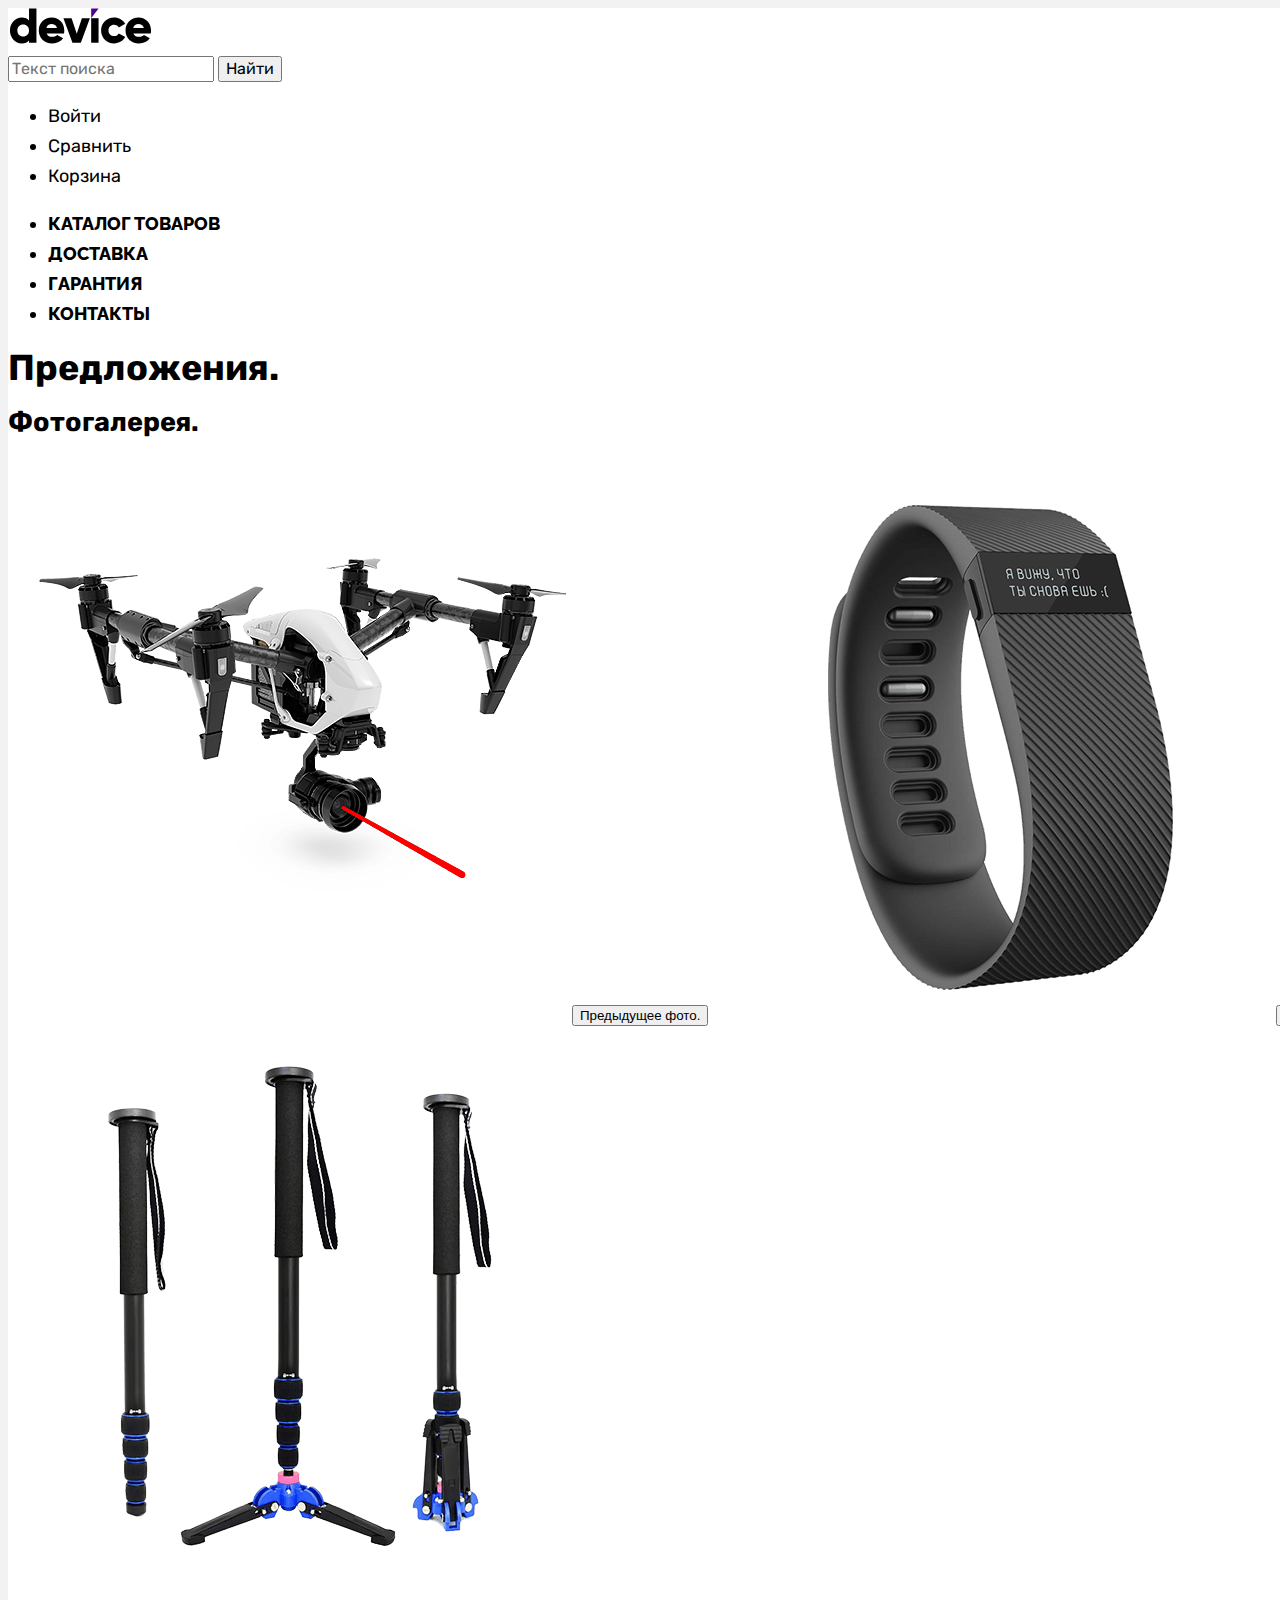
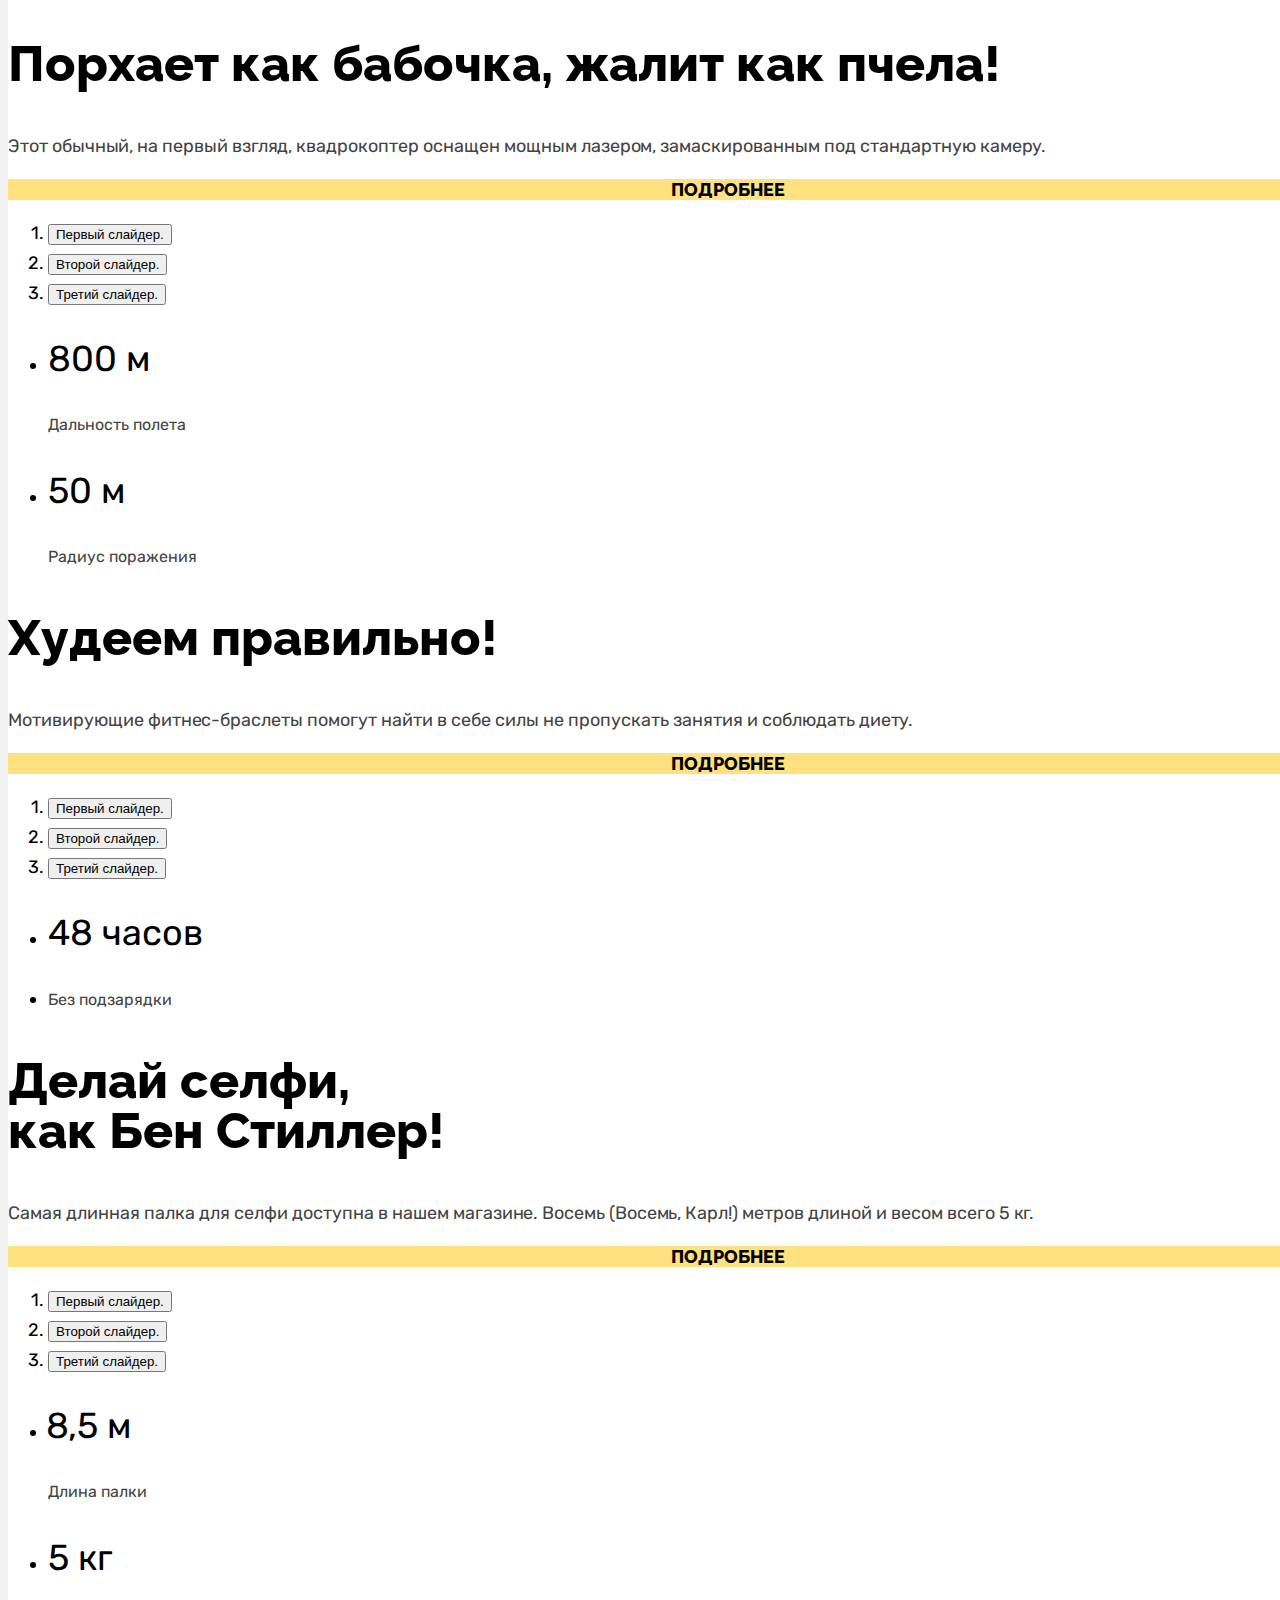
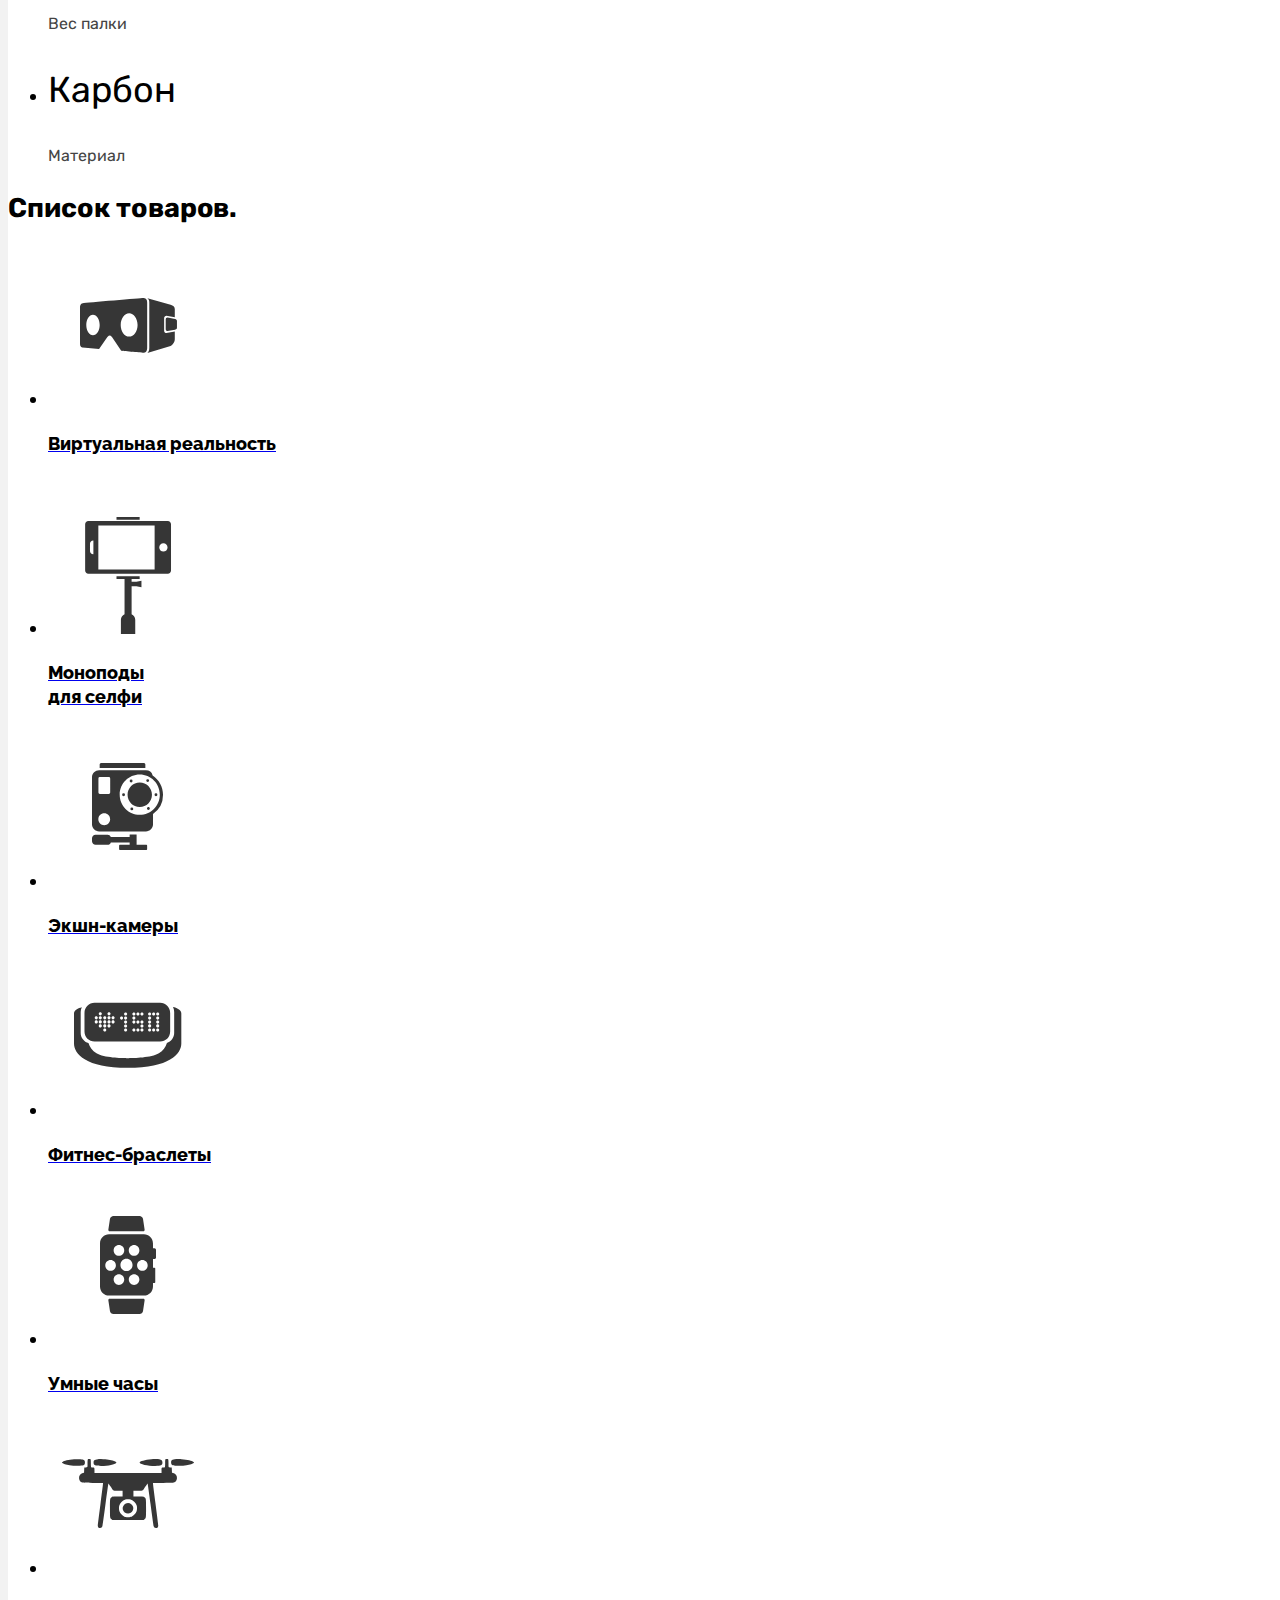
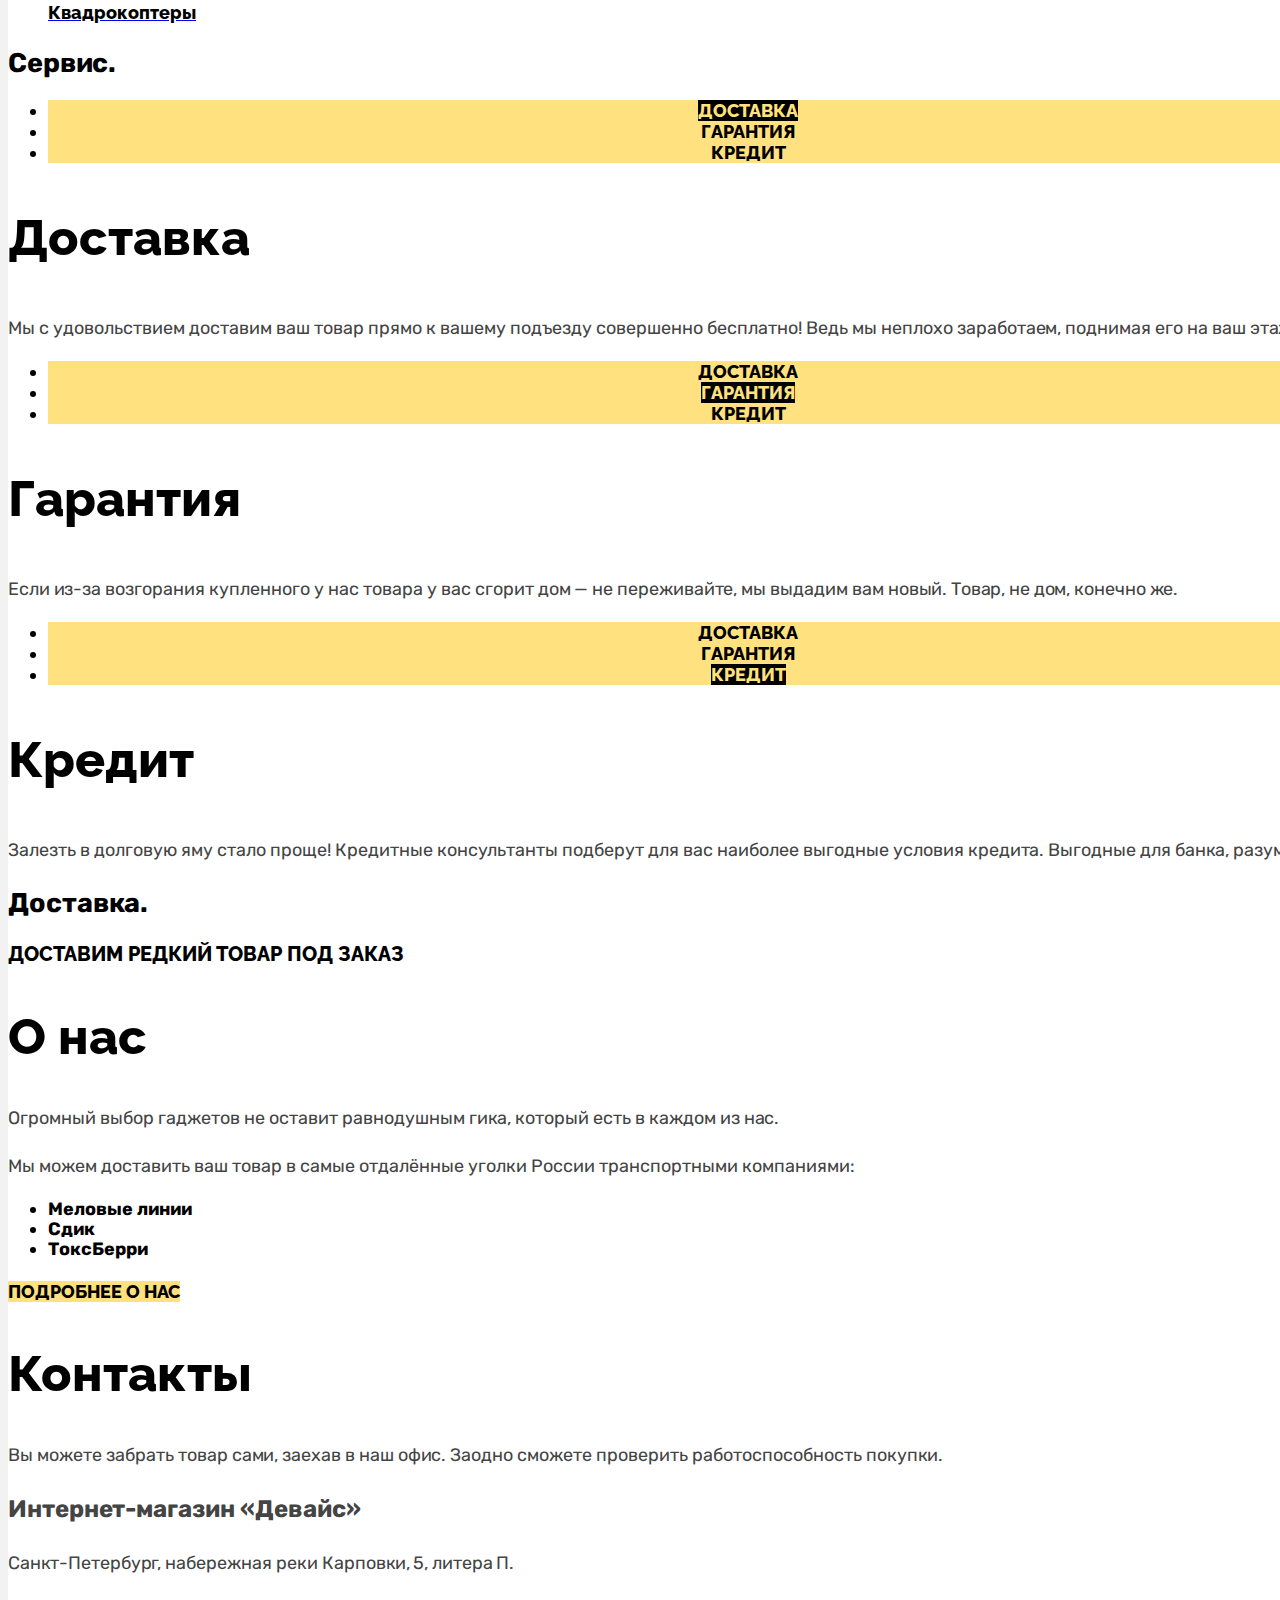
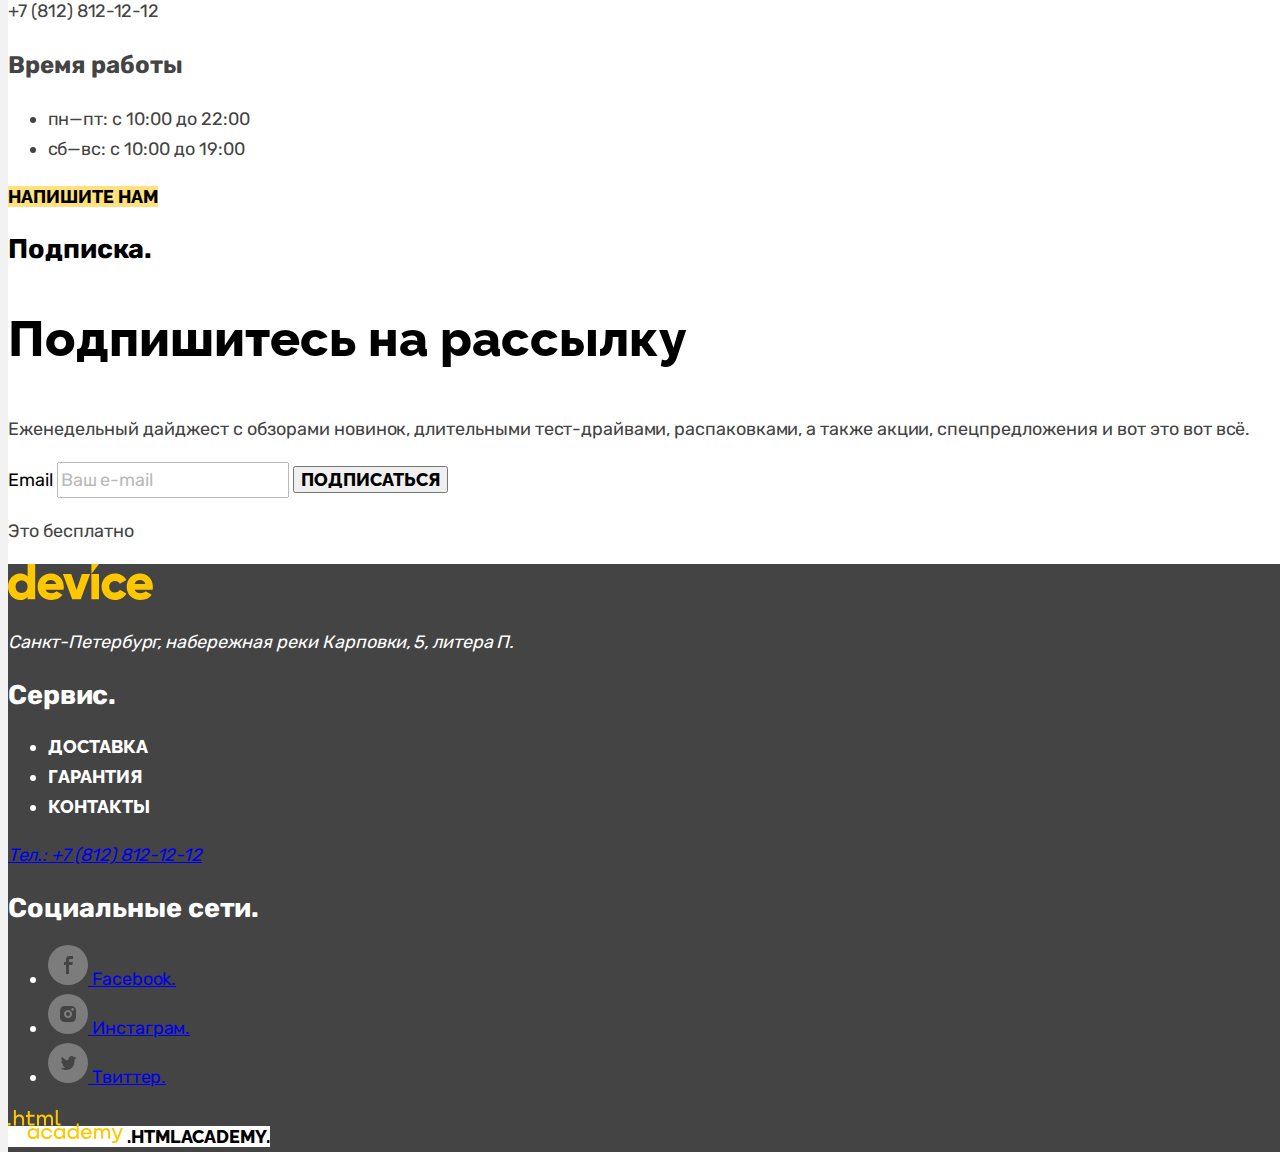
==== index.html @ b41c39e8 "Update index.html" ====
<!DOCTYPE html>
<html lang="ru">
  <head>
    <meta charset="utf-8">
    <title>Главная страница</title>
    <link rel="icon" type="image/png" sizes="32x32" href="./images/favicon.png">
    <link rel="stylesheet" href="./styles/styles.css">    
  </head>
  <body>
    <div class="container">
      <header class="main-header">
        <nav class="navigation">
          <a class="main-logo" href="#">
            <img class="main-logo" src="./images/logo.svg" width="145" height="36" alt="Логотип Device.">
          </a>
          <div class="navigation-first">
          <form class="search-form" action="https://echo.htmlacademy.ru/" method="post">
            <input class="search-field" type="search" placeholder="Текст поиска">
            <button class="button-search" type="submit">Найти</button>
          </form>
          <ul class="navigation-list reset-list">
            <li class="navigation-item">
              <a class="navigation-link" href="#">Войти</a>
            </li>  
            <li class="navigation-item">
              <a class="navigation-link" href="#">Сравнить</a>
            </li>
            <li class="navigation-item">
              <a class="navigation-link" href="#">Корзина</a>
            </li>
          </ul>
          </div>
          <div class="navigation-second">
          <ul class="information-list reset-list">
            <li class="information-item">
              <a class="information-link" href="catalog.html">Каталог товаров</a>
            </li>
            <li class="information-item">
              <a class="information-link" href="#">Доставка</a>
            </li>
            <li class="information-item">
              <a class="information-link" href="#">Гарантия</a>
            </li>
            <li class="information-item">
              <a class="information-link" href="#">Контакты</a>
            </li>
          </ul>
          </div>
        </nav>
      </header>
      <main class="main-index"> 
        <h1 class="visually-hidden">Предложения.</h1>
        <div class="gallery-column">
        <section class="gallery">
          <h2 class="visually-hidden">Фотогалерея.</h2>
          <img class="slider-image" src="./images/catalog/quadrocopter.png" width="560" height="560" alt="Фотография квадрокоптер.">
          <button class="slider-button slider-prev" type="button">
            <span class="visually-hidden">Предыдущее фото.</span>
          </button>
          <img class="slider-image" src="./images/catalog/fitness-bracelet.png" width="560" height="560" alt="Фотография фитнес-браслеты.">
          <button class="slider-button slider-next" type="button">
            <span class="visually-hidden">Следующее фото.</span>
          </button>
          <img class="slider-image" src="./images/catalog/selfie-stick.png" width="560" height="560" alt="Фотография палка для селфи.">
        </section>
        <section class="description-item">
          <h2 class="description-promo">Порхает как бабочка, жалит как пчела!</h2>
          <p class="description-property">Этот обычный, на первый взгляд, квадрокоптер оснащен мощным лазером, замаскированным под стандартную камеру.</p>
          <div class="property-wrapper">
          <h3 class="property-more">Подробнее</h3>
          <ol class="pagination-for-property reset-list">
            <li class="property-pagination-item">
              <button class="property-pagination-button property-pagination-button-current" type="button">
                <span class="visually-hidden current-first">Первый слайдер.</span>
              </button>
            </li>
            <li class="property-pagination-item">
              <button class="property-pagination-button" type="button">
                <span class="visually-hidden">Второй слайдер.</span>
              </button>
            </li>
            <li class="property-pagination-item">
              <button class="property-pagination-button" type="button">
                <span class="visually-hidden">Третий слайдер.</span>
              </button>
            </li>
          </ol>
          </div>
          <ul class="property-current reset-list">
            <li class="property-current-item">
              <p class="meaning">800 м</p>
              <p class="detail">Дальность полета</p>
            </li>
            <li class="property-current-item">
              <p class="meaning">50 м</p>
              <p class="detail">Радиус поражения</p>
            </li>
          </ul>
          <h2 class="description-promo">Худеем правильно!</h2>
          <p class="description-property">Мотивирующие фитнес-браслеты помогут найти в себе силы не пропускать занятия и соблюдать диету.</p>
          <div class="property-wrapper">
          <h3 class="property-more">Подробнее</h3>
          <ol class="pagination-for-property reset-list">
            <li class="property-pagination-item">
              <button class="property-pagination-button property-pagination-button-current" type="button">
                <span class="visually-hidden current-first">Первый слайдер.</span>
              </button>
            </li>
            <li class="property-pagination-item">
              <button class="property-pagination-button" type="button">
                <span class="visually-hidden current-second">Второй слайдер.</span>
              </button>
            </li>
            <li class="property-pagination-item">
              <button class="property-pagination-button" type="button">
                <span class="visually-hidden">Третий слайдер.</span>
              </button>
            </li>
          </ol>
          </div>
          <ul class="property reset-list">
            <li class="property-item">
              <p class="meaning">48 часов</p>
            </li>
            <li class="property-item">
              <p class="detail">Без подзарядки</p>
            </li>
          </ul>
          <h2 class="description-promo">Делай селфи,<br> как Бен Стиллер!</h2>
          <p class="description-property">Самая длинная палка для селфи доступна в нашем магазине. Восемь (Восемь, Карл!) метров длиной и весом всего 5 кг.</p>
          <div class="property-wrapper">
          <h3 class="property-more">Подробнее</h3>
          <ol class="pagination-for-property reset-list">
            <li class="property-pagination-item">
              <button class="property-pagination-button property-pagination-button-current" type="button">
                <span class="visually-hidden">Первый слайдер.</span>
              </button>
            </li>
            <li class="property-pagination-item">
              <button class="property-pagination-button" type="button">
                <span class="visually-hidden">Второй слайдер.</span>
              </button>
            </li>
            <li class="property-pagination-item">
              <button class="property-pagination-button" type="button">
                <span class="visually-hidden current-threed">Третий слайдер.</span>
              </button>
            </li>
          </ol>
          </div>
          <ul class="property-last reset-list">
            <li class="property-last-item">
              <p class="meaning">8,5 м</p>
              <p class="detail">Длина палки</p>
            </li>
            <li class="property-last-item">
              <p class="meaning">5 кг</p>
              <p class="detail">Вес палки</p>
            </li>
            <li class="property-last-item">
              <p class="meaning">Карбон</p>
              <p class="detail">Материал</p>
            </li>
          </ul>
        </section>
        </div>
        <section class="goods">
          <h2 class="visually-hidden">Список товаров.</h2>
          <ul class="goods-list reset-list">
            <li class="goods-item">
              <a class="goods-link" href="#">
                <svg class="goods-images" width="160" height="160" viewBox="0 0 160 160" fill="none" xmlns="http://www.w3.org/2000/svg">
                  <path d="M116.131 85.639V73.003c0-1.309 1.045-2.37 2.335-2.37l8.326 1.581V64.02c0-2.355-1.708-3.431-4.202-4.265l-23.187-6.58c1.616 1.391 1.889 2.04 1.889 4.396v45.209c0 2.356-.45 4.066-1.967 5.21l23.265-7.065c2.401-.833 4.202-4.216 4.202-6.572V86.44l-8.326 1.567c-1.29.002-2.335-1.06-2.335-2.368Z" fill="#363636"/>
                  <path d="m127.129 73.979-7.598-1.444c-1.008 0-1.824.829-1.824 1.851v9.868c0 1.023.816 1.852 1.824 1.852l7.598-1.431c1.154-.419 1.824-.829 1.824-1.852V75.83c0-1.022-.766-1.507-1.824-1.851ZM99.17 57.483c0-5.08-4.232-4.459-4.232-4.459s-57.106 4.714-60.1 5.121c-2.994.407-2.837 4.387-2.837 4.387v36.28c0 3.743 2.598 3.753 2.598 3.753l16.477 1.403L59.212 92.3s1.11-1.828 2.505-1.828c1.397 0 2.432 1.861 2.432 1.861l9.061 13.521s18.895 1.909 22.521 1.909c3.626-.001 3.44-5.024 3.44-5.024V57.483ZM44.982 90.192c-3.698 0-6.696-4.601-6.696-10.275s2.998-10.275 6.696-10.275c3.698 0 6.696 4.601 6.696 10.275s-2.998 10.275-6.696 10.275Zm36.158 1.426c-4.662 0-8.44-5.239-8.44-11.701 0-6.463 3.78-11.702 8.44-11.702 4.662 0 8.442 5.239 8.442 11.702 0 6.462-3.78 11.701-8.442 11.701Z" fill="#363636"/>
                </svg>
                <p class="goods-description">Виртуальная реальность</p>
              </a>
            </li>
            <li class="goods-item">
              <a class="goods-link" href="#">
                <svg class="goods-images" width="160" height="160" viewBox="0 0 160 160" fill="none" xmlns="http://www.w3.org/2000/svg">
                  <path d="M119.821 47.011H40.33C38.569 47.011 37.142 48.438 37.142 50.199V96.612C37.142 98.375 38.569 99.801 40.33 99.801H119.822C121.584 99.801 123.011 98.374 123.011 96.612V50.199C123.011 48.438 121.583 47.011 119.821 47.011ZM45.392 80.236H45.166C43.404 80.236 41.977 78.807 41.977 77.047V69.764C41.977 68.003 43.404 66.576 45.166 66.576H45.392V80.236ZM106.623 95.408H50.341V51.402H106.623V95.408ZM115.4 77.552C113.111 77.552 111.254 75.697 111.254 73.405C111.254 71.113 113.11 69.258 115.4 69.258C117.691 69.258 119.548 71.113 119.548 73.405C119.548 75.697 117.691 77.552 115.4 77.552Z" fill="#363636"/>
                  <path d="M91.654 43H68.497V45.758H91.654V43Z" fill="#363636"/>
                  <path d="M83.608 107.861V104.888H91.654V102.13H68.498V104.888H76.543V140.134C74.404 141.072 72.908 143.206 72.908 145.693V160H87.243V145.693C87.243 143.207 85.748 141.072 83.607 140.136V112.146H88.403L93.454 113.359V106.648L88.403 107.861H83.608Z" fill="#363636"/>
                </svg>
                <p class="goods-description">Моноподы<br> для селфи</p>
              </a>
            </li>
            <li class="goods-item">
              <a class="goods-link" href="#">
                <svg class="goods-images" width="160" height="160" viewBox="0 0 160 160" fill="none" xmlns="http://www.w3.org/2000/svg">
                  <path d="M97.349 37.49c0-.736-.578-1.49-1.311-1.49H53.053c-.733 0-1.381.754-1.381 1.49v3.522h45.676l.001-3.522ZM98.202 117.809h-9.597v-10.383h-6.958v2.507H62.774c-.537-1.254-1.757-2.148-3.181-2.148H47.559c-1.917-.001-3.559 1.602-3.559 3.526v3.018c0 1.924 1.642 3.48 3.559 3.48h12.035c1.511 0 2.792-.896 3.269-2.326h18.785v2.326H72.13c-.533 0-1.01.437-1.01.972v3.172c0 .535.478 1.048 1.01 1.048h26.072c.533 0 .93-.513.93-1.048v-3.173c0-.535-.397-.971-.93-.971ZM104.666 48.39a7.037 7.037 0 0 0-6.771-5.05H51.148C47.25 43.34 44 46.449 44 50.361v46.9c0 3.912 3.25 7.121 7.148 7.121h46.747c3.898 0 7.126-3.209 7.126-7.121V86.915a23.228 23.228 0 0 0 10.001-19.164c-.001-8.079-4.132-15.181-10.356-19.361ZM56.238 98.151c-3.259 0-5.901-2.65-5.901-5.921 0-3.27 2.642-5.922 5.901-5.922s5.902 2.652 5.902 5.922c0 3.271-2.643 5.921-5.902 5.921Zm5.961-32.605a1.42 1.42 0 0 1-1.418 1.422h-8.94a1.42 1.42 0 0 1-1.418-1.422v-14.16a1.42 1.42 0 0 1 1.418-1.423h8.939a1.42 1.42 0 0 1 1.418 1.423l.001 14.16Zm29.563 22.312c-11.076 0-20.057-9.01-20.057-20.123 0-11.113 8.98-20.124 20.057-20.124 11.077 0 20.058 9.01 20.058 20.124 0 11.114-8.981 20.123-20.058 20.123Z" fill="#363636"/>
                  <path d="M91.762 79.964c6.731 0 12.188-5.475 12.188-12.229s-5.457-12.229-12.188-12.229c-6.731 0-12.188 5.475-12.188 12.229s5.457 12.229 12.188 12.229ZM75.562 69.171a1.435 1.435 0 1 0 0-2.87 1.435 1.435 0 0 0 0 2.87ZM107.963 69.171a1.435 1.435 0 1 0 0-2.87 1.435 1.435 0 0 0 0 2.87ZM83.109 55.429a1.435 1.435 0 1 0 0-2.87 1.435 1.435 0 0 0 0 2.87ZM100.415 82.912c.79 0 1.43-.643 1.43-1.436 0-.793-.64-1.436-1.43-1.436-.79 0-1.43.643-1.43 1.436 0 .793.64 1.436 1.43 1.436ZM99.697 55a1.435 1.435 0 1 0 0-2.87 1.435 1.435 0 0 0 0 2.87ZM83.828 83.341a1.435 1.435 0 1 0 0-2.87 1.435 1.435 0 0 0 0 2.87Z" fill="#363636"/>
                </svg>
                <p class="goods-description">Экшн-камеры</p>
              </a>
            </li>
            <li class="goods-item">
              <a class="goods-link" href="#">
                <svg class="goods-images" width="160" height="160" viewBox="0 0 160 160" fill="none" xmlns="http://www.w3.org/2000/svg">
                  <path d="M124.967 51.0741c.752 1.441 1.209 3.08 1.209 4.818v21.102c0 4.616-3.092 8.527-7.246 9.9-1.325 3.987-3.778 7.854-8.051 10.432-8.676 5.2309-31.124 4.8369-31.198 4.8369-.078 0-22.513.395-31.189-4.8369-4.216-2.545-6.708-6.347-8.042-10.279-4.418-1.209-7.756-5.251-7.756-10.053v-21.101c0-1.688.427-3.282 1.139-4.693-3.663.909-7.833 2.718-7.833 6.234v29.983c0 10.251 11.839 24.4329 53.657 24.4329 41.82 0 53.657-14.1819 53.657-24.4329v-29.983c-.001-3.684-4.576-5.494-8.347-6.36Z" fill="#363636"/>
                  <path d="M46.561 85.4591h65.523c5.564 0 10.074-4.513 10.074-10.077v-18.447c0-5.563-4.51-10.075-10.074-10.075H46.561c-5.564 0-10.075 4.511-10.075 10.075v18.447c0 5.564 4.511 10.077 10.075 10.077Zm63.134-28.991c.867 0 1.569.703 1.569 1.57 0 .866-.702 1.569-1.569 1.569s-1.568-.703-1.568-1.569c0-.868.701-1.57 1.568-1.57Zm0 4.039c.867 0 1.569.703 1.569 1.568 0 .867-.702 1.569-1.569 1.569s-1.568-.702-1.568-1.569c0-.865.701-1.568 1.568-1.568Zm0 4.039c.867 0 1.569.702 1.569 1.569 0 .866-.702 1.569-1.569 1.569s-1.568-.703-1.568-1.569c0-.867.701-1.569 1.568-1.569Zm0 3.827c.867 0 1.569.704 1.569 1.569 0 .867-.702 1.568-1.569 1.568s-1.568-.701-1.568-1.568c0-.866.701-1.569 1.568-1.569Zm0 4.039c.867 0 1.569.702 1.569 1.569 0 .865-.702 1.568-1.569 1.568s-1.568-.704-1.568-1.568c0-.867.701-1.569 1.568-1.569Zm-4.039-15.944c.867 0 1.568.703 1.568 1.57 0 .866-.701 1.569-1.568 1.569-.865 0-1.568-.703-1.568-1.569 0-.868.703-1.57 1.568-1.57Zm0 15.944c.867 0 1.568.702 1.568 1.569 0 .865-.701 1.568-1.568 1.568-.865 0-1.568-.704-1.568-1.568 0-.867.703-1.569 1.568-1.569Zm-4.037-15.944c.865 0 1.568.703 1.568 1.57 0 .866-.703 1.569-1.568 1.569-.867 0-1.569-.703-1.569-1.569 0-.868.702-1.57 1.569-1.57Zm0 4.039c.865 0 1.568.703 1.568 1.568 0 .867-.703 1.569-1.568 1.569-.867 0-1.569-.702-1.569-1.569 0-.865.702-1.568 1.569-1.568Zm0 4.039c.865 0 1.568.702 1.568 1.569 0 .866-.703 1.569-1.568 1.569-.867 0-1.569-.703-1.569-1.569 0-.867.702-1.569 1.569-1.569Zm0 3.827c.865 0 1.568.704 1.568 1.569 0 .867-.703 1.568-1.568 1.568-.867 0-1.569-.701-1.569-1.568 0-.866.702-1.569 1.569-1.569Zm0 4.039c.865 0 1.568.702 1.568 1.569 0 .865-.703 1.568-1.568 1.568-.867 0-1.569-.704-1.569-1.568 0-.867.702-1.569 1.569-1.569Zm-7.654-15.944c.867 0 1.568.703 1.568 1.57 0 .866-.701 1.569-1.568 1.569-.867 0-1.568-.703-1.568-1.569-.001-.868.703-1.57 1.568-1.57Zm0 8.078c.867 0 1.568.702 1.568 1.569 0 .866-.701 1.569-1.568 1.569-.867 0-1.568-.703-1.568-1.569-.001-.867.703-1.569 1.568-1.569Zm0 3.881c.867 0 1.568.701 1.568 1.568 0 .865-.701 1.569-1.568 1.569-.867 0-1.568-.704-1.568-1.569-.001-.867.703-1.568 1.568-1.568Zm0 3.985c.867 0 1.568.702 1.568 1.569 0 .865-.701 1.568-1.568 1.568-.867 0-1.568-.704-1.568-1.568-.001-.867.703-1.569 1.568-1.569Zm-4.039-15.944c.867 0 1.57.703 1.57 1.57 0 .866-.703 1.569-1.57 1.569-.865 0-1.569-.703-1.569-1.569-.001-.868.704-1.57 1.569-1.57Zm0 8.078c.867 0 1.57.702 1.57 1.569 0 .866-.703 1.569-1.57 1.569-.865 0-1.569-.703-1.569-1.569-.001-.867.704-1.569 1.569-1.569Zm0 7.866c.867 0 1.57.702 1.57 1.569 0 .865-.703 1.568-1.57 1.568-.865 0-1.569-.704-1.569-1.568-.001-.867.704-1.569 1.569-1.569Zm-4.038-15.944c.865 0 1.569.703 1.569 1.57 0 .866-.704 1.569-1.569 1.569-.867 0-1.568-.703-1.568-1.569-.001-.868.701-1.57 1.568-1.57Zm0 4.039c.865 0 1.569.703 1.569 1.568 0 .867-.704 1.569-1.569 1.569-.867 0-1.568-.702-1.568-1.569-.001-.865.701-1.568 1.568-1.568Zm0 4.039c.865 0 1.569.702 1.569 1.569 0 .866-.704 1.569-1.569 1.569-.867 0-1.568-.703-1.568-1.569-.001-.867.701-1.569 1.568-1.569Zm0 7.866c.865 0 1.569.702 1.569 1.569 0 .865-.704 1.568-1.569 1.568-.867 0-1.568-.704-1.568-1.568-.001-.867.701-1.569 1.568-1.569Zm-8.29-15.944c.867 0 1.569.703 1.569 1.57 0 .866-.702 1.569-1.569 1.569s-1.568-.703-1.568-1.569c-.001-.868.701-1.57 1.568-1.57Zm0 4.039c.867 0 1.569.703 1.569 1.568 0 .867-.702 1.569-1.569 1.569s-1.568-.702-1.568-1.569c-.001-.865.701-1.568 1.568-1.568Zm0 4.039c.867 0 1.569.702 1.569 1.569 0 .866-.702 1.569-1.569 1.569s-1.568-.703-1.568-1.569c-.001-.867.701-1.569 1.568-1.569Zm0 3.881c.867 0 1.569.701 1.569 1.568 0 .865-.702 1.569-1.569 1.569s-1.568-.704-1.568-1.569c-.001-.867.701-1.568 1.568-1.568Zm0 3.985c.867 0 1.569.702 1.569 1.569 0 .865-.702 1.568-1.569 1.568s-1.568-.704-1.568-1.568c-.001-.867.701-1.569 1.568-1.569Zm-4.039-11.905c.867 0 1.568.703 1.568 1.568 0 .867-.701 1.569-1.568 1.569-.867 0-1.569-.702-1.569-1.569 0-.865.701-1.568 1.569-1.568Zm-8.502-.212c.865 0 1.569.703 1.569 1.568 0 .867-.704 1.569-1.569 1.569-.867 0-1.571-.703-1.571-1.569 0-.865.703-1.568 1.571-1.568Zm0 4.038c.865 0 1.569.703 1.569 1.57 0 .866-.704 1.57-1.569 1.57-.867 0-1.571-.704-1.571-1.57 0-.867.703-1.57 1.571-1.57Zm-4.039-8.078c.865 0 1.568.703 1.568 1.57 0 .866-.704 1.568-1.568 1.568-.867 0-1.569-.703-1.569-1.568 0-.867.701-1.57 1.569-1.57Zm0 4.04c.865 0 1.568.703 1.568 1.568 0 .867-.704 1.569-1.568 1.569-.867 0-1.569-.703-1.569-1.569 0-.865.701-1.568 1.569-1.568Zm0 4.038c.865 0 1.568.703 1.568 1.57 0 .866-.704 1.57-1.568 1.57-.867 0-1.569-.704-1.569-1.57 0-.867.701-1.57 1.569-1.57Zm0 4.04c.865 0 1.568.704 1.568 1.569 0 .867-.704 1.568-1.568 1.568-.867 0-1.569-.701-1.569-1.568 0-.866.701-1.569 1.569-1.569Zm-4.254-8.078c.867 0 1.569.703 1.569 1.568 0 .867-.702 1.569-1.569 1.569s-1.568-.703-1.568-1.569c0-.865.701-1.568 1.568-1.568Zm0 4.038c.867 0 1.569.703 1.569 1.57 0 .866-.702 1.57-1.569 1.57s-1.568-.704-1.568-1.57c0-.867.701-1.57 1.568-1.57Zm0 4.04c.867 0 1.569.704 1.569 1.569 0 .867-.702 1.568-1.569 1.568s-1.568-.701-1.568-1.568c0-.866.701-1.569 1.568-1.569Zm0 4.039c.867 0 1.569.702 1.569 1.569 0 .865-.702 1.568-1.569 1.568s-1.568-.704-1.568-1.568c0-.867.701-1.569 1.568-1.569ZM52.3 56.2551c.867 0 1.571.703 1.571 1.57 0 .866-.704 1.568-1.571 1.568-.865 0-1.569-.703-1.569-1.568 0-.867.704-1.57 1.569-1.57Zm0 4.04c.867 0 1.571.703 1.571 1.568 0 .867-.704 1.569-1.571 1.569-.865 0-1.569-.703-1.569-1.569 0-.865.704-1.568 1.569-1.568Zm0 4.038c.867 0 1.571.703 1.571 1.57 0 .866-.704 1.57-1.571 1.57-.865 0-1.569-.704-1.569-1.57 0-.867.704-1.57 1.569-1.57Zm0 4.04c.867 0 1.571.704 1.571 1.569 0 .867-.704 1.568-1.571 1.568-.865 0-1.569-.701-1.569-1.568 0-.866.704-1.569 1.569-1.569Zm-4.037-8.078c.865 0 1.569.703 1.569 1.568 0 .867-.704 1.569-1.569 1.569-.867 0-1.569-.703-1.569-1.569 0-.865.702-1.568 1.569-1.568Zm0 4.038c.865 0 1.569.703 1.569 1.57 0 .866-.704 1.57-1.569 1.57-.867 0-1.569-.704-1.569-1.57 0-.867.702-1.57 1.569-1.57Z" fill="#363636"/>
                </svg>
                <p class="goods-description">Фитнес-браслеты</p>
              </a>
            </li>
            <li class="goods-item">
              <a class="goods-link" href="#">
                <svg class="goods-images" width="160" height="160" viewBox="0 0 160 160" fill="none" xmlns="http://www.w3.org/2000/svg">
                  <path d="M106.494 63.197h-1.515v-4.64c0-5.052-4.087-9.186-9.082-9.186H61.082C56.086 49.372 52 53.505 52 58.557v42.868c0 5.052 4.087 9.185 9.083 9.185h34.815c4.995 0 9.082-4.133 9.082-9.185V98.01h1.515a.764.764 0 0 0 .757-.764V83.467a.765.765 0 0 0-.757-.766h-1.515v-8.788h1.515c.832 0 1.514-.688 1.514-1.531v-7.654a1.529 1.529 0 0 0-1.515-1.531Zm-20.412-3.109c2.926 0 5.299 2.398 5.299 5.358 0 2.96-2.373 5.358-5.299 5.358s-5.298-2.398-5.298-5.358c0-2.96 2.372-5.358 5.298-5.358Zm-15.137 0c2.925 0 5.298 2.398 5.298 5.358 0 2.96-2.373 5.358-5.298 5.358-2.926 0-5.298-2.398-5.298-5.358 0-2.96 2.372-5.358 5.298-5.358ZM57.297 80.397c0-2.959 2.371-5.358 5.298-5.358 2.926 0 5.298 2.399 5.298 5.358 0 2.959-2.373 5.358-5.298 5.358-2.927.001-5.298-2.399-5.298-5.358Zm13.648 19.497c-2.926 0-5.298-2.398-5.298-5.358 0-2.96 2.372-5.358 5.298-5.358 2.925 0 5.298 2.398 5.298 5.358 0 2.96-2.373 5.358-5.298 5.358Zm1.49-19.903c0-3.382 2.711-6.124 6.055-6.124s6.055 2.742 6.055 6.124c0 3.382-2.711 6.124-6.055 6.124-3.344-.001-6.055-2.742-6.055-6.124Zm13.647 19.903c-2.926 0-5.298-2.398-5.298-5.358 0-2.96 2.372-5.358 5.298-5.358s5.299 2.398 5.299 5.358c0 2.96-2.373 5.358-5.299 5.358Zm8.302-14.138c-2.927 0-5.298-2.399-5.298-5.358 0-2.959 2.371-5.358 5.298-5.358 2.926 0 5.298 2.399 5.298 5.358 0 2.958-2.372 5.358-5.298 5.358ZM61.646 46.31h33.687c.843 0 1.432-.681 1.306-1.514l-1.616-10.768-.002-.002C94.771 32.362 93.189 31 91.506 31H65.474c-1.686 0-3.268 1.362-3.517 3.028l-1.615 10.767c-.125.833.461 1.515 1.304 1.515ZM95.333 113.671H61.646c-.843 0-1.429.683-1.304 1.516l1.615 10.767c.25 1.666 1.832 3.028 3.516 3.028h26.032c1.684 0 3.266-1.362 3.517-3.026v-.002l1.615-10.767c.128-.833-.461-1.516-1.304-1.516Z" fill="#363636"/>
                </svg>
                <p class="goods-description">Умные часы</p>
              </a>
            </li>
            <li class="goods-item">
              <a class="goods-link" href="#">
                <svg class="goods-images" width="160" height="160" viewBox="0 0 160 160" fill="none" xmlns="http://www.w3.org/2000/svg">
                  <path d="M26.052 45.258c-5.545.487-10.214 1.593-11.477 2.672-.722.617-.722.617-.232 1.157.644.72 3.713 1.644 7.247 2.236 3.998.668 12.51.693 13.724.051 1.212-.668 1.624-1.413 1.624-2.981 0-1.619-.62-2.416-2.218-2.853-1.446-.386-5.778-.54-8.668-.282ZM39.775 45.488c-.13.284-.259 2.108-.259 4.112 0 4.061.156 3.778-2.192 3.933l-1.03.077-.259 5.089-1.186.283c-2.58.668-4 2.595-3.792 5.294.128 1.927 1.031 3.341 2.579 4.087 1.109.513 1.47.538 11.246.538 5.545 0 10.137.079 10.188.18.051.13-1.109 9.408-2.58 20.64-1.444 11.23-2.682 20.997-2.708 21.666-.051 1.617.827 2.621 2.348 2.621 1.237 0 2.012-.642 2.321-1.902.13-.513 1.496-10.333 3.018-21.821 1.522-11.463 2.863-20.869 2.94-20.869.104 0 1.084 1.413 2.193 3.136 2.94 4.626 2.4 4.317 7.636 4.317h4.358v5.63l-5.133.077c-4.72.077-5.21.127-5.881.615-1.573 1.157-1.625 1.415-1.625 10.977 0 9.534.026 9.792 1.522 11.049l.851.696h31.366l.85-.696c1.496-1.257 1.52-1.515 1.52-11.05 0-9.56-.05-9.819-1.622-10.976-.671-.488-1.161-.538-5.882-.615l-5.132-.077v-5.63h4.36c5.234 0 4.693.309 7.633-4.317 1.11-1.723 2.09-3.136 2.194-3.136.076 0 1.419 9.406 2.939 20.869 1.523 11.488 2.89 21.308 3.019 21.821.309 1.26 1.082 1.902 2.321 1.902 1.522 0 2.399-1.004 2.347-2.621-.026-.669-1.264-10.436-2.709-21.666-1.469-11.232-2.631-20.51-2.578-20.64.05-.101 4.641-.18 10.189-.18 9.776 0 10.136-.025 11.244-.538 1.548-.746 2.45-2.16 2.579-4.087.207-2.699-1.211-4.626-3.791-5.294l-1.187-.283-.256-5.089-1.032-.077c-2.347-.155-2.194.128-2.194-3.933 0-2.004-.128-3.828-.256-4.112-.207-.36-.543-.488-1.368-.488-.619 0-1.238.128-1.42.309-.206.205-.309 1.465-.309 3.932 0 2.467-.103 3.727-.31 3.932-.179.18-.901.308-1.649.308-1.626 0-1.652.052-1.652 3.11v2.287H46.481v-2.287c0-3.058-.025-3.11-1.65-3.11-.749 0-1.47-.129-1.65-.308-.208-.205-.31-1.465-.31-3.932 0-2.467-.104-3.727-.31-3.932-.181-.18-.8-.309-1.42-.309-.824 0-1.16.129-1.366.488Zm42.842 40.12c2.889.899 5.392 3.393 6.166 6.168.439 1.543.31 4.216-.284 5.784-.696 1.875-2.684 4.009-4.565 4.935-1.29.642-1.754.719-3.921.719s-2.631-.077-3.92-.719c-1.885-.926-3.87-3.06-4.567-4.935-.592-1.568-.722-4.24-.283-5.784.748-2.723 3.25-5.27 6.061-6.168 2.013-.642 3.3-.642 5.313 0Z" fill="#363636"/><path d="M77.794 89.438c-2.037.925-3.507 3.649-3.069 5.73.774 3.677 4.823 5.553 7.996 3.702 1.985-1.158 2.991-3.547 2.451-5.783-.568-2.39-2.734-4.138-5.16-4.138-.645 0-1.625.232-2.218.489ZM50.092 45.154c-3.92.668-4.513 1.131-4.513 3.444 0 1.825.464 2.416 2.268 2.956 1.55.462 7.172.514 10.5.128 6.86-.822 11.322-2.544 9.699-3.752-1.266-.9-4.903-1.876-9.055-2.39-2.475-.308-7.996-.54-8.9-.386ZM103.484 45.258c-6.319.59-11.864 2.081-11.864 3.186 0 1.722 7.841 3.47 15.63 3.495 5.804 0 7.196-.642 7.196-3.34 0-1.825-.619-2.622-2.373-3.085-1.649-.411-5.675-.514-8.589-.256ZM126.776 45.283c-1.78.231-3.018.77-3.43 1.491-.387.77-.31 2.904.154 3.572.928 1.31 1.652 1.465 7.068 1.465 3.662 0 5.802-.129 7.867-.488 3.534-.592 6.603-1.517 7.248-2.236.49-.54.49-.54-.233-1.157-1.341-1.13-5.958-2.185-11.916-2.672-3.481-.283-4.488-.283-6.758.025Z" fill="#363636"/>
                </svg>
                <p class="goods-description">Квадрокоптеры</p>
              </a>
            </li>
          </ul>
        </section>
        <section class="servises">
          <h2 class="visually-hidden">Сервис.</h2>
          <ul class="servises-offer reset-list">
            <li class="servises-item">
              <a class="servises-link servises-current">Доставка</a>
            </li>
            <li class="servises-item">
              <a class="servises-link">Гарантия</a>
            </li>
            <li class="servises-item">
              <a class="servises-link">Кредит</a>
            </li>
          </ul>
          <article class="info active">
            <h3 class="info-title">Доставка</h3>
            <p class="info-description">
              Мы с удовольствием доставим ваш товар прямо к вашему подъезду совершенно бесплатно! Ведь мы неплохо заработаем, поднимая его на ваш этаж.
            </p>           
          </article> 
          <ul class="servises-offer reset-list">
            <li class="servises-item">
              <a class="servises-link">Доставка</a>
            </li>
            <li class="servises-item">
              <a class="servises-link servises-current">Гарантия</a>
            </li>
            <li class="servises-item">
              <a class="servises-link">Кредит</a>
            </li>
          </ul>
          <article class="info">
            <h3 class="info-title">Гарантия</h3>
            <p class="info-description">
              Если из-за возгорания купленного у нас товара у вас сгорит дом — не переживайте, мы выдадим вам новый. Товар, не дом, конечно же.
            </p>  
          </article> 
          <ul class="servises-offer reset-list">
            <li class="servises-item">
              <a class="servises-link">Доставка</a>
            </li>
            <li class="servises-item">
              <a class="servises-link">Гарантия</a>
            </li>
            <li class="servises-item">
              <a class="servises-link servises-current">Кредит</a>
            </li>
          </ul> 
          <article class="info">  
            <h3 class="info-title">Кредит</h3>
            <p class="info-description">
              Залезть в долговую яму стало проще! Кредитные консультанты подберут для вас наиболее выгодные условия кредита. Выгодные для банка, разумеется.
            </p>
          </article>
        </section>
        <section class="delivery">
          <h2 class="visually-hidden">Доставка.</h2>
          <a class="button-delivery" href="#">
            Доставим редкий товар под заказ
          </a>
        </section>
        <div class="aboutus-information">
          <section class="about">
            <h2 class="aboutus">О нас</h2>
            <p class="aboutus-description text-decoration">
            Огромный выбор гаджетов не оставит равнодушным гика, который есть в каждом из нас.
            </p>
            <p class="aboutus-delivery text-decoration">
              Мы можем доставить ваш товар в самые отдалённые уголки России транспортными компаниями:
            </p>
            <ul class="delivery-list reset-list">
              <li class="delivery-item">Меловые линии</li>
              <li class="delivery-item">Сдик</li>
              <li class="delivery-item">ТоксБерри</li>
            </ul>
            <a class="button-information" href="#">Подробнее о нас</a>  
          </section>
          <section class="contacts">
            <h2 class="contacts-title">Контакты</h2>
            <p class="contacts-description text-decoration">
              Вы можете забрать товар сами, заехав в наш офис. Заодно сможете проверить работоспособность покупки. 
            </p>
            <h3 class="contacts-subtitle">Интернет-магазин «Девайс»</h3>
            <address class="contacts-address">
              <p class="contacts-address-text">Санкт-Петербург, набережная реки Карповки, 5, литера П.</p>
              <a class="contacts-phone" href="tel:+78128121212">+7 (812) 812-12-12</a>
            </address>
            <h3 class="contacts-subtitle">Время работы</h3>
            <ul class="contacts-schedule">
              <li class="contacts-schedule-item text-decoration">пн—пт: с 10:00 до 22:00</li>
              <li class="contacts-schedule-item text-decoration">сб—вс: с 10:00 до 19:00</li>
            </ul>
            <a class="button-information" href="#">Напишите нам</a> 
          </section>
        </div>
        <section class="subscribe">
          <h2 class="visually-hidden">Подписка.</h2>
          <p class="subscribe-offer">Подпишитесь на рассылку</p>
          <p class="subscribe-description text-decoration">
            Еженедельный дайджест с обзорами новинок, длительными тест-драйвами, распаковками, а также акции, спецпредложения и вот это вот всё.
          </p>
          <form class="subscribe-form" action="https://echo.htmlacademy.ru/" method="post">
            <label class="visually-hidden" for="newsletter-email">Email</label>
            <input class="field" placeholder="Ваш e-mail" type="email" name="newsletter-email" id="newsletter-email" required>
            <button class="newsletter-button" type="submit">
              Подписаться
            </button>
          </form>
          <p class="subscribe-text text-decoration">Это бесплатно</p>
        </section>
      </main>
      <footer class="page-footer">
        <div class="page-footer-wrapper">
          <img class="footer-logo" src="./images/footer-logo.svg" width="145" height="36" alt="Логотип Device."> 
          <address class="footer-address">
            <p class="company-address">Санкт-Петербург, набережная реки Карповки, 5, литера П.</p>
          </address>
          <article class="footer-information">
            <h2 class="visually-hidden">Сервис.</h2>
            <ul class="footer-information-list reset-list">
              <li class="footer-information-item">
                <a class="footer-information-link" href="#">Доставка</a>
              </li>
              <li class="footer-information-item">
                <a class="footer-information-link" href="#">Гарантия</a>
              </li>
              <li class="footer-information-item">
                <a class="footer-information-link" href="#">Контакты</a>
              </li>
            </ul>
          </article>
          <address class="footer-address">
            <a class="company-phone" href="tel:+78128121212">Тел.: +7 (812) 812-12-12</a>
          </address>
          <section class="social-link">
            <h2 class="visually-hidden">Социальные сети.</h2>
            <ul class="social-list reset-list">
              <li class="social-item">
                <a class="social-button" href="https://www.facebook.com/htmlacademy">
                  <svg class="social-images" width="40" height="40" viewBox="0 0 40 40" fill="none" xmlns="http://www.w3.org/2000/svg"><circle cx="20" cy="20" r="20" fill="#fff" fill-opacity=".3"/>
                    <path d="M22.5 14H25v-3h-3.4c-2.8 0-3.6 1.7-3.6 4.2V17h-2v3h2v9h3v-9h3.3l.6-3H21v-1.5c0-.8.3-1.5 1.5-1.5Z" fill="#444"/>
                  </svg>
                  <span class="visually-hidden">Facebook.</span>
                </a>
              </li>
              <li class="social-item">
                <a class="social-button" href="https://www.instagram.com/htmlacademy/">
                  <svg class="social-images" width="40" height="40" viewBox="0 0 40 40" fill="none" xmlns="http://www.w3.org/2000/svg"><circle cx="20" cy="20" r="20" fill="#fff" fill-opacity=".3"/>
                    <path d="M20 22a2 2 0 1 0 0-4 2 2 0 0 0 0 4Z" fill="#444"/><path d="M26.7 13.3c-.9-.9-2-1.3-3.4-1.3h-6.6c-2.8 0-4.7 1.9-4.7 4.7v6.6c0 1.4.4 2.6 1.4 3.4.9.9 2 1.3 3.3 1.3h6.6c1.4 0 2.6-.4 3.4-1.3.8-.9 1.3-2 1.3-3.4v-6.6c0-1.4-.4-2.6-1.3-3.4ZM20 24.1c-2.2 0-4.1-1.8-4.1-4.1s1.9-4.1 4.1-4.1c2.2 0 4.1 1.8 4.1 4.1s-1.9 4.1-4.1 4.1Zm4.6-7.4c-.7 0-1.3-.5-1.3-1.3s.5-1.3 1.3-1.3c.7 0 1.3.6 1.3 1.3 0 .7-.6 1.3-1.3 1.3Z" fill="#444"/>
                  </svg>
                  <span class="visually-hidden">Инстаграм.</span>
                </a>
              </li>
              <li class="social-item">
                <a class="social-button" href="https://twitter.com/htmlacademy_ru">
                  <svg class="social-images" width="40" height="40" viewBox="0 0 40 40" fill="none" xmlns="http://www.w3.org/2000/svg"><circle cx="20" cy="20" r="20" fill="#fff" fill-opacity=".3"/>
                    <path d="M22.7 13.155c1.5-.5 2.6.3 3.2 1.1.5-.2 1.1-.4 1.7-.6 0 .8-.5 1.4-.8 1.6.7.2 1.2-.4 1.2-.4-.1.9-.9 1.7-1.4 1.9-.2 6.3-2.8 10.4-8.9 10.3h-.4c-.3 0-3.7-.4-4.3-1.8 2 .2 3.4-.4 4.1-1.1-.8-.3-2.4-.4-2.6-2.8.3.2.5.3 1.1.2-1.1-.8-2.3-1.5-2.2-3.5.3.3.9.5 1.2.4-.6-.2-1.8-3.1-.8-4.6 1.6 1.7 3.3 3.4 6.3 3.5.2-2.1 1-3.5 2.6-4.2Z" fill="#444"/>
                  </svg>
                  <span class="visually-hidden">Твиттер.</span>
                </a>
               </li>                                  
            </ul>
          </section>
          <div>
            <a class="information-link" href="https://htmlacademy.ru">
              <svg class="information-images" width="115" height="33" viewBox="0 0 115 33" fill="none" xmlns="http://www.w3.org/2000/svg">
                <path d="M0 12.9v2.6h2.5v-2.6H0ZM11.6 4.5c-1.6 0-2.8.7-3.6 1.7h-.1V0h-2v15.5h2v-5.3c0-2.1 1.3-3.6 3.3-3.6 1.8 0 2.9 1.4 2.9 3.2v5.7h2V9.4c.1-3-1.8-4.9-4.5-4.9ZM26.6 4.8h-4.8V1.1h-2v3.8h-1.9v2h1.9v6c0 1.7 1 2.7 2.7 2.7h4.1v-2h-3.7c-.7 0-1.1-.4-1.1-1.1V6.8h4.8v-2ZM41.1 4.6c-1.6 0-2.9.8-3.5 2.1h-.1c-.6-1.2-1.8-2.1-3.4-2.1-1.4 0-2.5.8-3.1 1.8h-.1V4.8H29v10.6h2V10c0-2 1-3.5 2.6-3.5 1.5 0 2.4 1 2.4 2.6v6.3h2V9.8c0-2.4 1.4-3.3 2.6-3.3 1.5 0 2.4 1 2.4 2.6v6.3h2V8.9c.1-2.5-1.4-4.3-3.9-4.3ZM47.8 12.7c0 1.7 1 2.7 2.8 2.7h2v-2h-1.7c-.7 0-1.1-.4-1.1-1.1V0h-2v12.7ZM28.9 19.7c-.9-1.1-2.2-1.8-3.9-1.8-3.1 0-5.4 2.3-5.4 5.6s2.3 5.6 5.4 5.6c1.8 0 3-.8 3.8-1.9h.1v1.6h2V18.2h-2v1.5Zm-3.6 7.4c-2.2 0-3.6-1.6-3.6-3.6s1.4-3.6 3.6-3.6 3.6 1.6 3.6 3.6c0 1.9-1.4 3.6-3.6 3.6ZM44.2 22c-.5-2.4-2.6-4.1-5.4-4.1-3.4 0-5.6 2.5-5.6 5.6 0 3.1 2.2 5.6 5.6 5.6 2.8 0 4.9-1.8 5.4-4.2h-2.1c-.4 1.3-1.7 2.3-3.3 2.3-2.2 0-3.6-1.6-3.6-3.6s1.4-3.6 3.6-3.6c1.6 0 2.8 1 3.3 2.2h2.1V22ZM55.1 19.7c-.9-1.1-2.2-1.8-3.9-1.8-3.1 0-5.4 2.3-5.4 5.6s2.3 5.6 5.4 5.6c1.8 0 3-.8 3.8-1.9h.1v1.6h2V18.2h-2v1.5Zm-3.6 7.4c-2.2 0-3.6-1.6-3.6-3.6s1.4-3.6 3.6-3.6 3.6 1.6 3.6 3.6c0 1.9-1.5 3.6-3.6 3.6ZM68.7 19.8c-.9-1.1-2.2-1.9-3.9-1.9-3.1 0-5.4 2.3-5.4 5.6s2.2 5.6 5.4 5.6c1.7 0 3-.8 3.8-1.8h.1v1.5h2V13.4h-2v6.4Zm-3.6 7.3c-2.2 0-3.6-1.6-3.6-3.6s1.4-3.6 3.6-3.6 3.6 1.6 3.6 3.6c-.1 2-1.5 3.6-3.6 3.6ZM78.3 17.9c-3.3 0-5.5 2.5-5.5 5.6 0 3 2.1 5.6 5.5 5.6 2.5 0 4.5-1.3 5.2-3.6h-2.1c-.5 1-1.6 1.6-3 1.6-1.9 0-3.3-1.3-3.4-2.9h8.8c.2-3.6-2-6.3-5.5-6.3Zm0 1.9c1.7 0 3 1 3.3 2.6h-6.5c.3-1.5 1.5-2.6 3.2-2.6ZM98.2 17.9c-1.6 0-2.9.8-3.6 2h-.1c-.6-1.2-1.8-2-3.4-2-1.4 0-2.5.7-3.1 1.8v-1.5h-1.9v10.6h2v-5.4c0-2 1-3.4 2.6-3.5 1.5 0 2.4 1 2.4 2.6v6.3h2v-5.6c0-2.4 1.4-3.3 2.6-3.3 1.5 0 2.4 1 2.4 2.6v6.3h2v-6.5c.1-2.6-1.4-4.4-3.9-4.4ZM109.4 27l-3.6-8.9h-2.2l4.8 11.6c-.3.9-.7 1.2-1.7 1.2h-2.5v2h2.5c1.8 0 2.8-.8 3.5-2.6l4.7-12.2h-2.1l-3.4 8.9Z" fill="#FFC700"/>
              </svg>
              <span class="visually-hidden">.htmlacademy.</span>
            </a>
          </div>
        </div>
      </footer>
    </div>
  </body>
</html>
---- styles/styles.css ----
@font-face {
  font-family: "Rubik";
  font-style: normal;
  font-weight: 400;
  src: url("../fonts/rubik/rubik-400.woff2") format("woff2");
  font-display: swap;
}

@font-face {
  font-family: "Rubik";
  font-style: normal;
  font-weight: 700;
  src: url("../fonts/rubik/rubik-700.woff2") format("woff2");
  font-display: swap;
}

@font-face {
  font-family: "Raleway";
  font-style: normal;
  font-weight: 800;
  src: url("../fonts/raleway/raleway-800.woff2") format("woff2");
  font-display: swap;
}
 
html {
  height: 100%;
}

body {
  min-height: 100%;
  font-family: "Rubik", "Arial", sans-serif;
  font-size: 18px; 
  line-height: 30px;
  color: #000000;
  background-color: #f2f2f2;    
}

.container {
  width: 1440px;
  background-color: #FFFFFF;
}

.main-header {
  width: 1160px;
  color: #000000;
}

.navigation-link {
  font-family: "Rubik", sans-serif;
  font-size: 18px;
  line-height: 30px;
  font-weight: 400;
  text-align: center;
  color: #000000;
  background-color: #FFFFFF;
  text-decoration: none;
}

.information-link {
  font-family: "Raleway", sans-serif;
  font-size: 18px;
  line-height: 21px;
  font-weight: 800;
  text-align: center;
  color: #000000;
  background-color: #FFFFFF;
  text-decoration: none;
  text-transform: uppercase;
}

.search-field {
  font-family: "Rubik", sans-serif;
  font-size: 16px;
  line-height: 20px;
  font-weight: 400;
  color: #000000;
}

.button-search {
  font-family: "Rubik", sans-serif;
  font-size: 16px;
  line-height: 20px;
  font-weight: 400;
  color: #000000;
  text-align: center;
}

.description-promo,
.info-title,
.aboutus,
.contacts-title,
.subscribe-offer {
  font-family: "Raleway", sans-serif;
  font-size: 50px;
  line-height: 50px;
  font-weight: 800;
  color: #000000;
}

.description-property,
.info-description,
.text-decoration {
  font-weight: 400;
  color: #444444;
}

.property-more,
.servises-item,
.button-information {
  font-family: "Raleway", sans-serif;
  font-size: 18px;
  line-height: 21px;
  font-weight: 800;
  text-align: center;
  text-transform: uppercase;
  color: #000000;
  background-color: #FFE17F;
}

.meaning {
  font-size: 36px;
  line-height: 30px;
  font-weight: 400;
}

.detail {
  font-size: 16px;
  line-height: 30px;
  font-weight: 400;
  color: #444444;
}

.goods-item-link {
  text-decoration: none;
}

.goods-description {
  font-family: "Raleway", sans-serif;
  font-size: 18px;
  line-height: 24px;
  font-weight: 800;
  color: #000000;
}

.servises-current {
  color: #FFE17F;
  background-color: #000000;
}

.button-delivery {
  font-family: "Raleway", sans-serif;
  font-size: 20px;
  line-height: 23px;
  font-weight: 800;
  text-align: center;
  text-transform: uppercase;
  text-decoration: none;
  color: #000000;
}

.contacts-address-text,
.contacts-phone {
  font-weight: 400;
  color: #444444;
  text-decoration: none;
  font-style: normal;
}

.contacts-subtitle {
  font-size: 24px;
  line-height: 30px;
  font-weight: 700;
  color: #444444;
}

.delivery-item {
  font-size: 18px;
  line-height: 20px;
  font-weight: 700;
}

.button-information {
  text-decoration: none;
}

.field {
  font-family: "Rubik", sans-serif;
  font-size: 18px;
  line-height: 30px;
  font-weight: 400;
  color: #444444;
  opacity: 0.5;
}

.newsletter-button {
  font-family: "Raleway", sans-serif;
  font-size: 18px;
  line-height: 21px;
  font-weight: 800;
  text-align: center;
  color: #000000;
  text-transform: uppercase;
}

.page-footer {
  background-color: #444444;
  color: #FFFFFF;
}

.footer-address-text,
.footer-contacts-phone {
  font-size: 16px;
  line-height: 20px;
  font-weight: 400;
  font-style: normal;
}

.footer-contacts-phone {
  color: #FFFFFF;
  text-decoration: underline;
}

.footer-information-link {
  font-family: "Raleway", sans-serif;
  font-size: 18px;
  line-height: 21px;
  font-weight: 800;
  text-align: center;
  text-transform: uppercase;
  text-decoration: none;
  color: #FFFFFF;
}
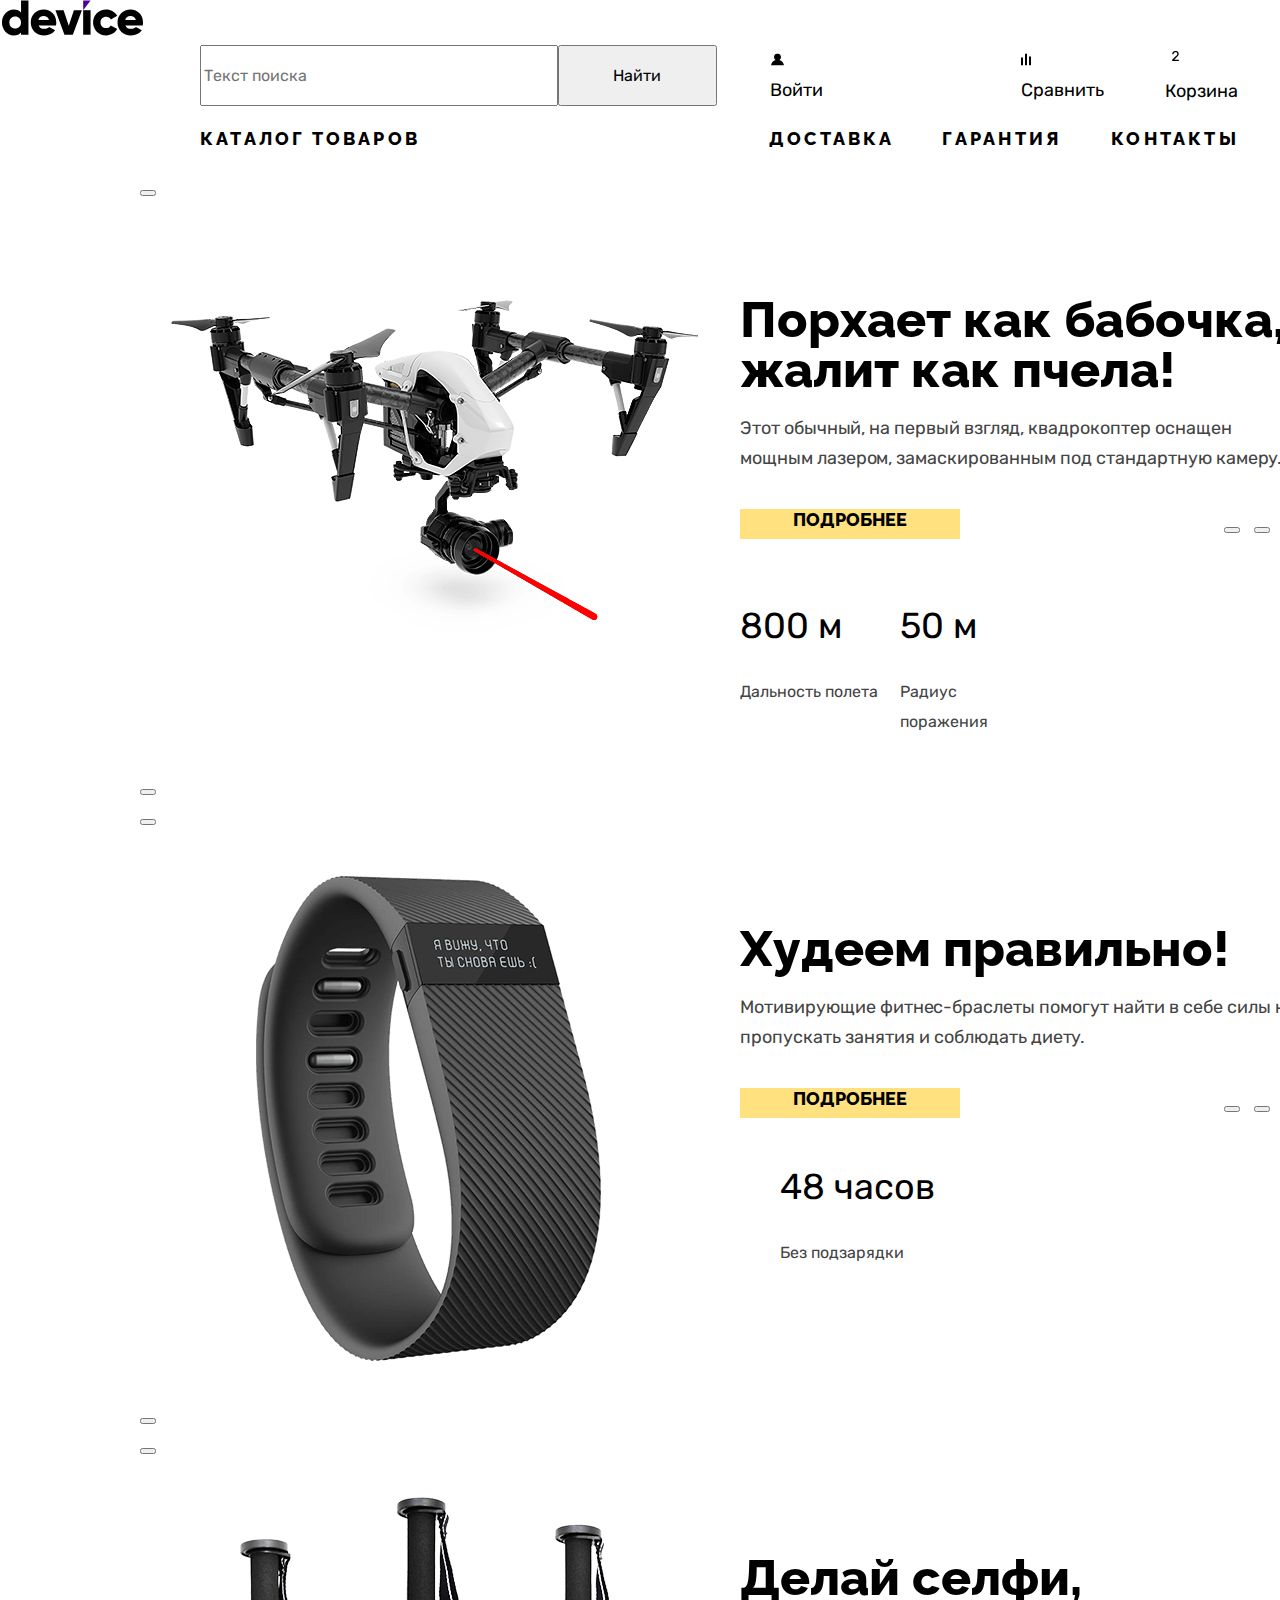
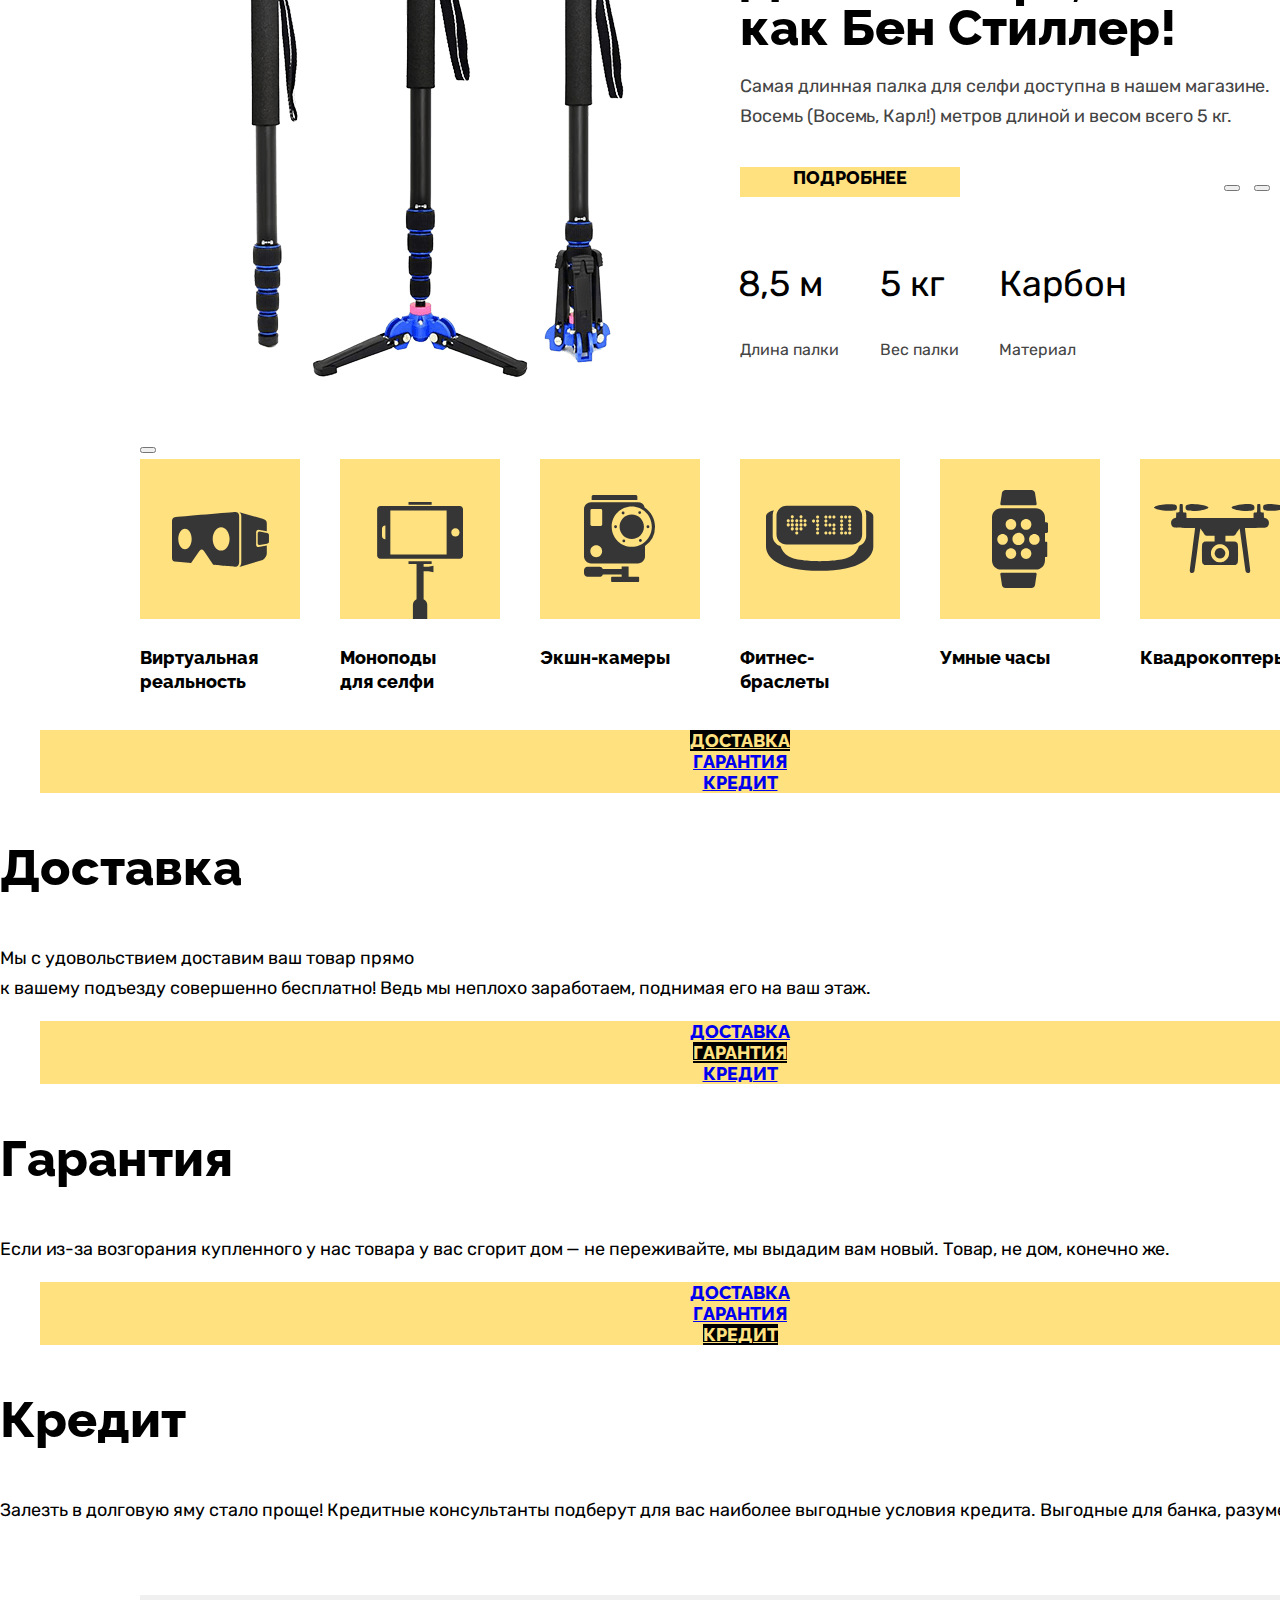
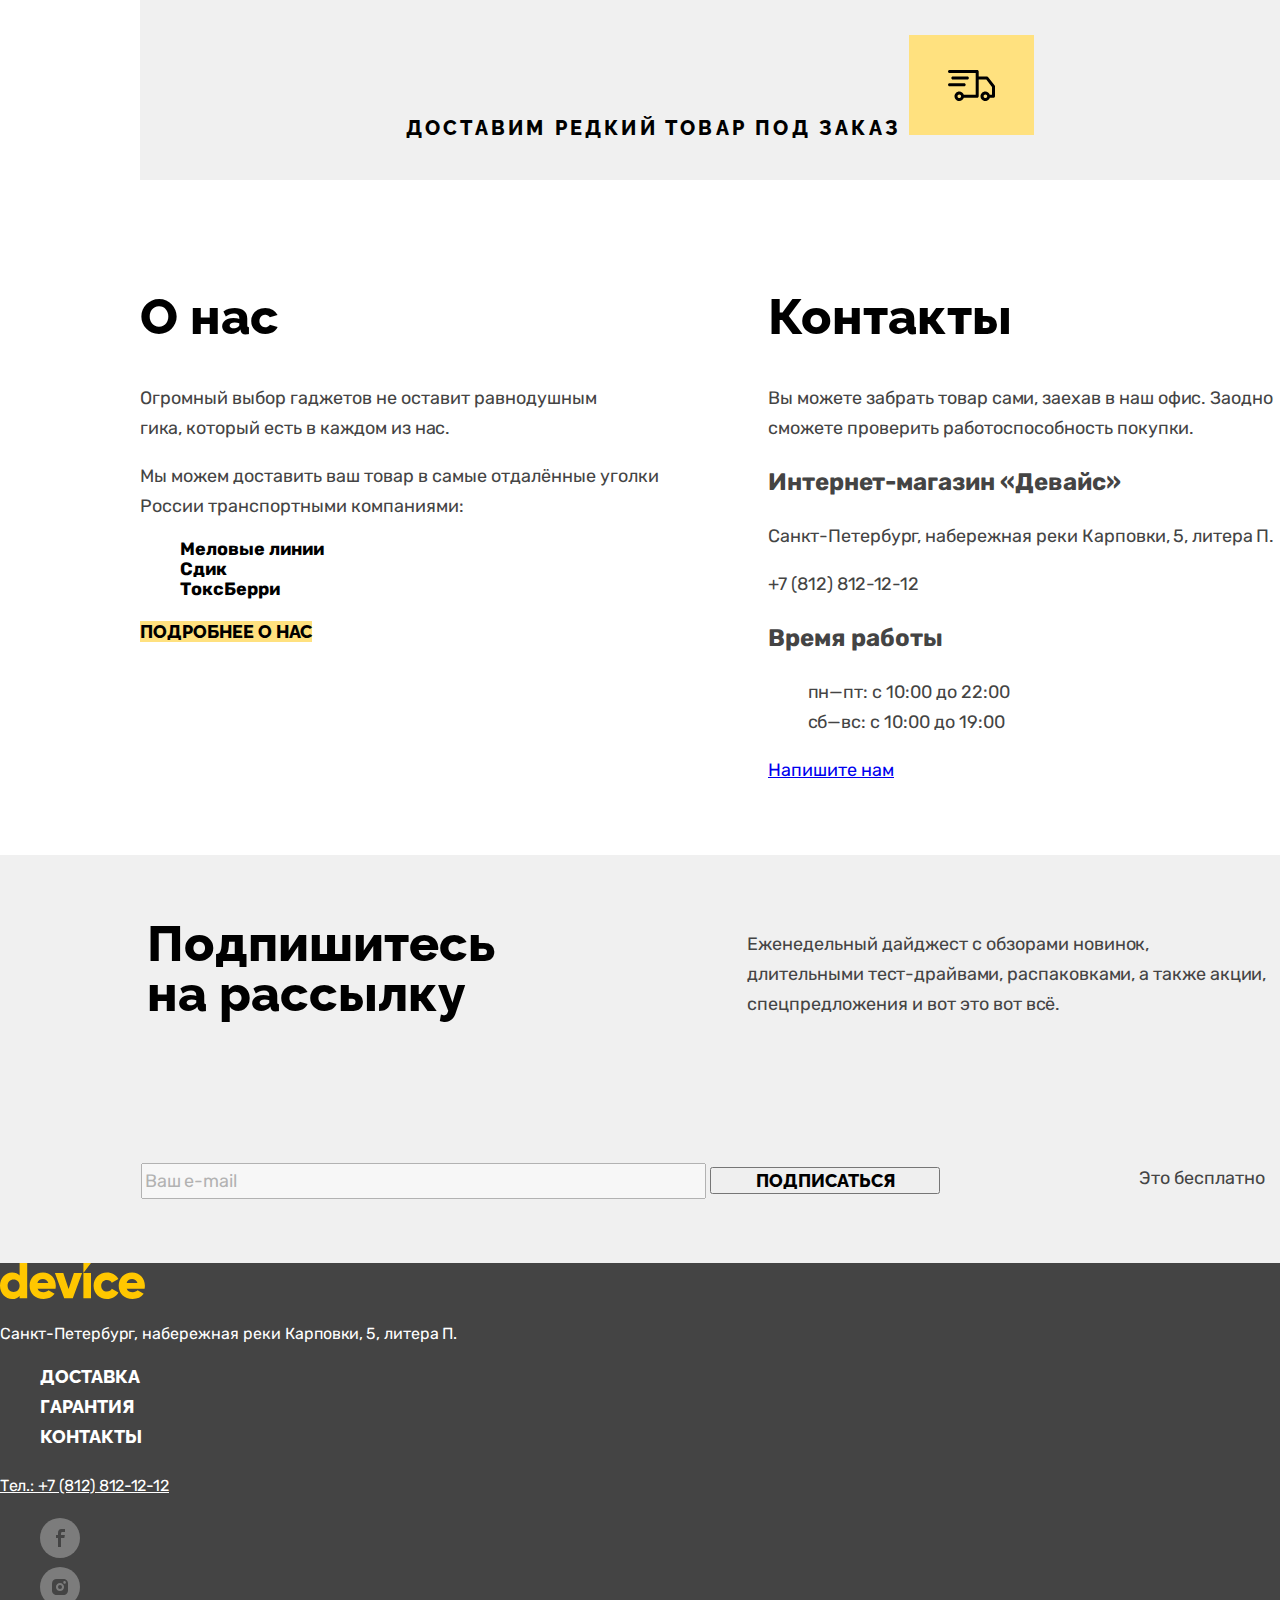
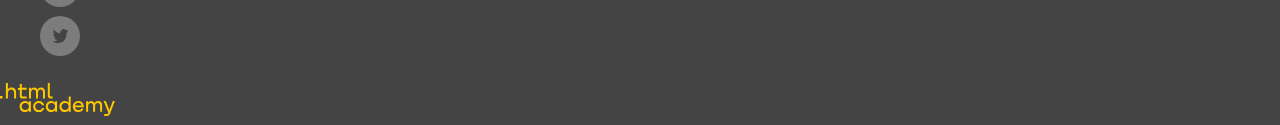
==== commit 462545b1: "Update index.html" ====
--- a/index.html
+++ b/index.html
@@ -9,318 +9,386 @@
   <body>
     <div class="container">
       <header class="main-header">
-        <nav class="navigation">
-          <a class="main-logo" href="#">
-            <img class="main-logo" src="./images/logo.svg" width="145" height="36" alt="Логотип Device.">
-          </a>
-          <div class="navigation-first">
-          <form class="search-form" action="https://echo.htmlacademy.ru/" method="post">
-            <input class="search-field" type="search" placeholder="Текст поиска">
-            <button class="button-search" type="submit">Найти</button>
-          </form>
-          <ul class="navigation-list reset-list">
-            <li class="navigation-item">
-              <a class="navigation-link" href="#">Войти</a>
-            </li>  
-            <li class="navigation-item">
-              <a class="navigation-link" href="#">Сравнить</a>
-            </li>
-            <li class="navigation-item">
-              <a class="navigation-link" href="#">Корзина</a>
-            </li>
-          </ul>
+        <div class="container-for-content">
+          <nav class="navigation">
+            <a class="main-logo" href="#">
+              <img class="main-logo" src="./images/logo.svg" width="145" height="36" alt="Логотип Device.">
+            </a>
+            <div class="navigation-first">
+              <form class="search-form" action="https://echo.htmlacademy.ru/" method="post">
+                <input class="search-field" type="search" placeholder="Текст поиска">
+                <button class="button-search" type="submit">Найти</button>
+              </form>
+              <ul class="navigation-list reset-list">
+                <li class="navigation-item">
+                  <svg class="navigation-image" width="15" height="13" viewBox="0 0 15 13" fill="none" xmlns="http://www.w3.org/2000/svg"><g clip-path="url(#a)">
+                    <path d="M1 12.39h13c-.2-2.6-2.1-4.8-4.7-5.5 1-.6 1.7-1.7 1.7-3 0-1.9-1.6-3.5-3.5-3.5S4 1.99 4 3.89c0 1.3.7 2.4 1.7 3-2.6.7-4.5 2.9-4.7 5.5Z" fill="#000"/></g><defs><clipPath id="a"><path fill="#fff" transform="translate(0 .39)" d="M0 0h15v12H0z"/></clipPath></defs>
+                  </svg>
+                  <a class="navigation-link" href="#">Войти</a>
+                </li>  
+                <li class="navigation-item">
+                  <svg class="navigation-image-compare" width="10" height="13" viewBox="0 0 10 13" fill="none" xmlns="http://www.w3.org/2000/svg"><g clip-path="url(#a)" fill="#000">
+                    <path d="M6 .39H4v12h2v-12ZM2 4.39H0v8h2v-8ZM10 3.39H8v9h2v-9Z"/></g><defs><clipPath id="a">
+                    <path fill="#fff" transform="translate(0 .39)" d="M0 0h10v12H0z"/></clipPath></defs>
+                  </svg>
+                  <a class="navigation-link" href="#">Сравнить</a>
+                </li>
+                <li class="navigation-item">
+                  <svg class="navigation-image-basket" width="31" height="22" viewBox="0 0 31 22" fill="none" xmlns="http://www.w3.org/2000/svg"><g clip-path="url(#a)">
+                    <path d="m30.3 7.389-3.5.2-3.2-4.9c-.1-.2-.4-.3-.6-.3-.2 0-.5.1-.6.3l-3.2 4.9h-3.5c-.4 0-.7.3-.7.7v.2l1.9 6.8c.2.7.7 1.1 1.4 1.1h9.4c.7 0 1.2-.4 1.4-1.1l1.9-6.9v-.2c0-.4-.3-.8-.7-.8Zm-7.3-3.1 2.2 3.2h-4.3l2.1-3.2Z" fill="#000"/></g><circle cx="10.5" cy="11.389" r="10.5" fill="#fff"/>
+                    <path d="M7.4 15.889a.353.353 0 0 1-.238-.084.353.353 0 0 1-.084-.238v-.448c0-.084.023-.177.07-.28a1.06 1.06 0 0 1 .28-.336l2.968-2.968c.476-.401.849-.742 1.12-1.022.28-.29.476-.565.588-.826.12-.261.182-.532.182-.812 0-.532-.15-.952-.448-1.26-.3-.317-.742-.476-1.33-.476-.374 0-.696.08-.966.238-.271.15-.486.36-.644.63-.15.261-.248.56-.294.896-.02.121-.07.205-.154.252a.4.4 0 0 1-.21.07h-.728a.317.317 0 0 1-.21-.07.269.269 0 0 1-.084-.196c.009-.355.084-.71.224-1.064.14-.364.345-.69.616-.98.28-.29.62-.523 1.022-.7.41-.187.886-.28 1.428-.28.737 0 1.339.135 1.806.406.476.261.826.611 1.05 1.05.224.439.336.92.336 1.442 0 .41-.07.789-.21 1.134-.14.336-.346.667-.616.994a8.073 8.073 0 0 1-.98.98l-2.688 2.73h4.368c.102 0 .182.028.238.084a.296.296 0 0 1 .098.238v.574a.324.324 0 0 1-.098.238c-.056.056-.136.084-.238.084H7.4Z" fill="#000"/><defs><clipPath id="a">
+                    <path fill="#fff" transform="translate(15 2.389)" d="M0 0h16v14H0z"/></clipPath></defs>
+                  </svg>
+                  <a class="navigation-link" href="#">Корзина</a>
+                </li>
+              </ul>
+            </div>
+            <div class="navigation-second">
+              <ul class="information-list reset-list">
+                <li class="information-item">
+                  <a class="information-link" href="catalog.html">Каталог товаров</a>
+                </li>
+                <li class="information-item">
+                  <a class="information-link" href="#">Доставка</a>
+                </li>
+                <li class="information-item">
+                  <a class="information-link" href="#">Гарантия</a>
+                </li>
+                <li class="information-item">
+                  <a class="information-link" href="#">Контакты</a>
+                </li>
+              </ul>
+            </div>
+          </nav>
+        </div>
+      </header>
+      <main class="main-index">
+        <div class="container-for-content">
+          <h1 class="visually-hidden">Предложения.</h1>
+            <div class="gallery-column">
+              <section class="gallery">
+                <h2 class="visually-hidden">Фотогалерея.</h2>
+                <button class="slider-button slider-prev" type="button">
+                  <span class="visually-hidden">Предыдущее фото.</span>
+                </button>
+                <img class="slider-image" src="./images/catalog/quadrocopter.png" width="560" height="560" alt="Фотография квадрокоптер.">
+                <button class="slider-button slider-next" type="button">
+                  <span class="visually-hidden">Следующее фото.</span>
+                </button>
+              </section>
+              <section class="description-item">
+                <h2 class="description-promo">Порхает как бабочка, жалит как пчела!</h2>
+                <p class="description-property">Этот обычный, на первый взгляд, квадрокоптер оснащен мощным лазером, замаскированным под стандартную камеру.</p>
+                <div class="property-wrapper">
+                  <h3 class="property-more">Подробнее</h3>
+                  <ol class="pagination-for-property reset-list">
+                    <li class="property-pagination-item">
+                      <button class="property-pagination-button property-pagination-button-current" type="button">
+                        <span class="visually-hidden current-first">Первый слайдер.</span>
+                      </button>
+                    </li>
+                    <li class="property-pagination-item">
+                      <button class="property-pagination-button" type="button">
+                        <span class="visually-hidden">Второй слайдер.</span>
+                      </button>
+                    </li>
+                    <li class="property-pagination-item">
+                      <button class="property-pagination-button" type="button">
+                        <span class="visually-hidden">Третий слайдер.</span>
+                      </button>
+                    </li>
+                  </ol>
+                </div>
+                <ul class="property-current reset-list">
+                  <li class="property-current-item">
+                    <p class="meaning">800 м</p>
+                    <p class="detail">Дальность полета</p>
+                  </li>
+                  <li class="property-current-item">
+                    <p class="meaning">50 м</p>
+                    <p class="detail">Радиус поражения</p>
+                  </li>
+                </ul>
+              </section>
+            </div>
+            <div class="gallery-column">
+              <section class="gallery">
+                <h2 class="visually-hidden">Фотогалерея.</h2>
+                <button class="slider-button slider-prev" type="button">
+                  <span class="visually-hidden">Предыдущее фото.</span>
+                </button>
+                <img class="slider-image" src="./images/catalog/fitness-bracelet.png" width="560" height="560" alt="Фотография фитнес-браслеты.">
+                <button class="slider-button slider-next" type="button">
+                  <span class="visually-hidden">Следующее фото.</span>
+                </button>
+              </section>
+              <section class="description-item">
+                <h2 class="description-promo">Худеем правильно!</h2>
+                <p class="description-property">Мотивирующие фитнес-браслеты помогут найти в себе силы не пропускать занятия и соблюдать диету.</p>
+                <div class="property-wrapper">
+                  <h3 class="property-more">Подробнее</h3>
+                  <ol class="pagination-for-property reset-list">
+                    <li class="property-pagination-item">
+                      <button class="property-pagination-button property-pagination-button-current" type="button">
+                        <span class="visually-hidden current-first">Первый слайдер.</span>
+                      </button>
+                    </li>
+                    <li class="property-pagination-item">
+                      <button class="property-pagination-button" type="button">
+                        <span class="visually-hidden current-second">Второй слайдер.</span>
+                      </button>
+                    </li>
+                    <li class="property-pagination-item">
+                      <button class="property-pagination-button" type="button">
+                        <span class="visually-hidden">Третий слайдер.</span>
+                      </button>
+                    </li>
+                  </ol>
+                </div>
+                <ul class="property reset-list">
+                  <li class="property-item">
+                    <p class="meaning">48 часов</p>
+                  </li>
+                  <li class="property-item">
+                    <p class="detail">Без подзарядки</p>
+                  </li>
+                </ul>
+              </section>
+            </div>
+            <div class="gallery-column">
+              <section class="gallery">
+                <h2 class="visually-hidden">Фотогалерея.</h2>
+                <button class="slider-button slider-prev" type="button">
+                  <span class="visually-hidden">Предыдущее фото.</span>
+                </button>
+                <img class="slider-image" src="./images/catalog/selfie-stick.png" width="560" height="560" alt="Фотография палка для селфи.">
+                <button class="slider-button slider-next" type="button">
+                  <span class="visually-hidden">Следующее фото.</span>
+                </button>
+              </section>  
+              <section class="description-item">  
+                <h2 class="description-promo">Делай селфи,<br> как Бен Стиллер!</h2>
+                <p class="description-property">Самая длинная палка для селфи доступна в нашем магазине. Восемь (Восемь, Карл!) метров длиной и весом всего 5 кг.</p>
+                <div class="property-wrapper">
+                  <h3 class="property-more">Подробнее</h3>
+                  <ol class="pagination-for-property reset-list">
+                    <li class="property-pagination-item">
+                      <button class="property-pagination-button property-pagination-button-current" type="button">
+                        <span class="visually-hidden">Первый слайдер.</span>
+                      </button>
+                    </li>
+                    <li class="property-pagination-item">
+                      <button class="property-pagination-button" type="button">
+                        <span class="visually-hidden">Второй слайдер.</span>
+                      </button>
+                    </li>
+                    <li class="property-pagination-item">
+                      <button class="property-pagination-button" type="button">
+                        <span class="visually-hidden current-threed">Третий слайдер.</span>
+                      </button>
+                    </li>
+                  </ol>
+                </div>
+                <ul class="property-last reset-list">
+                  <li class="property-last-item">
+                    <p class="meaning">8,5 м</p>
+                    <p class="detail">Длина палки</p>
+                  </li>
+                  <li class="property-last-item">
+                    <p class="meaning">5 кг</p>
+                    <p class="detail">Вес палки</p>
+                  </li>
+                  <li class="property-last-item">
+                    <p class="meaning">Карбон</p>
+                    <p class="detail">Материал</p>
+                  </li>
+                </ul>            
+              </section>                
+            </div>         
+            <section class="goods">
+            <h2 class="visually-hidden">Список товаров.</h2>
+              <ul class="goods-list reset-list">
+                <li class="goods-item">
+                  <a class="goods-link" href="#">
+                    <svg class="goods-images" width="160" height="160" viewBox="0 0 160 160" fill="none" xmlns="http://www.w3.org/2000/svg">
+                      <path d="M116.131 85.639V73.003c0-1.309 1.045-2.37 2.335-2.37l8.326 1.581V64.02c0-2.355-1.708-3.431-4.202-4.265l-23.187-6.58c1.616 1.391 1.889 2.04 1.889 4.396v45.209c0 2.356-.45 4.066-1.967 5.21l23.265-7.065c2.401-.833 4.202-4.216 4.202-6.572V86.44l-8.326 1.567c-1.29.002-2.335-1.06-2.335-2.368Z" fill="#363636"/>
+                      <path d="m127.129 73.979-7.598-1.444c-1.008 0-1.824.829-1.824 1.851v9.868c0 1.023.816 1.852 1.824 1.852l7.598-1.431c1.154-.419 1.824-.829 1.824-1.852V75.83c0-1.022-.766-1.507-1.824-1.851ZM99.17 57.483c0-5.08-4.232-4.459-4.232-4.459s-57.106 4.714-60.1 5.121c-2.994.407-2.837 4.387-2.837 4.387v36.28c0 3.743 2.598 3.753 2.598 3.753l16.477 1.403L59.212 92.3s1.11-1.828 2.505-1.828c1.397 0 2.432 1.861 2.432 1.861l9.061 13.521s18.895 1.909 22.521 1.909c3.626-.001 3.44-5.024 3.44-5.024V57.483ZM44.982 90.192c-3.698 0-6.696-4.601-6.696-10.275s2.998-10.275 6.696-10.275c3.698 0 6.696 4.601 6.696 10.275s-2.998 10.275-6.696 10.275Zm36.158 1.426c-4.662 0-8.44-5.239-8.44-11.701 0-6.463 3.78-11.702 8.44-11.702 4.662 0 8.442 5.239 8.442 11.702 0 6.462-3.78 11.701-8.442 11.701Z" fill="#363636"/>
+                    </svg>
+                    <p class="goods-description">Виртуальная реальность</p>
+                  </a>
+                </li>
+                <li class="goods-item">
+                  <a class="goods-link" href="#">
+                    <svg class="goods-images" width="160" height="160" viewBox="0 0 160 160" fill="none" xmlns="http://www.w3.org/2000/svg">
+                      <path d="M119.821 47.011H40.33C38.569 47.011 37.142 48.438 37.142 50.199V96.612C37.142 98.375 38.569 99.801 40.33 99.801H119.822C121.584 99.801 123.011 98.374 123.011 96.612V50.199C123.011 48.438 121.583 47.011 119.821 47.011ZM45.392 80.236H45.166C43.404 80.236 41.977 78.807 41.977 77.047V69.764C41.977 68.003 43.404 66.576 45.166 66.576H45.392V80.236ZM106.623 95.408H50.341V51.402H106.623V95.408ZM115.4 77.552C113.111 77.552 111.254 75.697 111.254 73.405C111.254 71.113 113.11 69.258 115.4 69.258C117.691 69.258 119.548 71.113 119.548 73.405C119.548 75.697 117.691 77.552 115.4 77.552Z" fill="#363636"/>
+                      <path d="M91.654 43H68.497V45.758H91.654V43Z" fill="#363636"/>
+                      <path d="M83.608 107.861V104.888H91.654V102.13H68.498V104.888H76.543V140.134C74.404 141.072 72.908 143.206 72.908 145.693V160H87.243V145.693C87.243 143.207 85.748 141.072 83.607 140.136V112.146H88.403L93.454 113.359V106.648L88.403 107.861H83.608Z" fill="#363636"/>
+                    </svg>
+                    <p class="goods-description">Моноподы<br> для селфи</p>
+                  </a>
+                </li>
+                <li class="goods-item">
+                  <a class="goods-link" href="#">
+                    <svg class="goods-images" width="160" height="160" viewBox="0 0 160 160" fill="none" xmlns="http://www.w3.org/2000/svg">
+                      <path d="M97.349 37.49c0-.736-.578-1.49-1.311-1.49H53.053c-.733 0-1.381.754-1.381 1.49v3.522h45.676l.001-3.522ZM98.202 117.809h-9.597v-10.383h-6.958v2.507H62.774c-.537-1.254-1.757-2.148-3.181-2.148H47.559c-1.917-.001-3.559 1.602-3.559 3.526v3.018c0 1.924 1.642 3.48 3.559 3.48h12.035c1.511 0 2.792-.896 3.269-2.326h18.785v2.326H72.13c-.533 0-1.01.437-1.01.972v3.172c0 .535.478 1.048 1.01 1.048h26.072c.533 0 .93-.513.93-1.048v-3.173c0-.535-.397-.971-.93-.971ZM104.666 48.39a7.037 7.037 0 0 0-6.771-5.05H51.148C47.25 43.34 44 46.449 44 50.361v46.9c0 3.912 3.25 7.121 7.148 7.121h46.747c3.898 0 7.126-3.209 7.126-7.121V86.915a23.228 23.228 0 0 0 10.001-19.164c-.001-8.079-4.132-15.181-10.356-19.361ZM56.238 98.151c-3.259 0-5.901-2.65-5.901-5.921 0-3.27 2.642-5.922 5.901-5.922s5.902 2.652 5.902 5.922c0 3.271-2.643 5.921-5.902 5.921Zm5.961-32.605a1.42 1.42 0 0 1-1.418 1.422h-8.94a1.42 1.42 0 0 1-1.418-1.422v-14.16a1.42 1.42 0 0 1 1.418-1.423h8.939a1.42 1.42 0 0 1 1.418 1.423l.001 14.16Zm29.563 22.312c-11.076 0-20.057-9.01-20.057-20.123 0-11.113 8.98-20.124 20.057-20.124 11.077 0 20.058 9.01 20.058 20.124 0 11.114-8.981 20.123-20.058 20.123Z" fill="#363636"/>
+                      <path d="M91.762 79.964c6.731 0 12.188-5.475 12.188-12.229s-5.457-12.229-12.188-12.229c-6.731 0-12.188 5.475-12.188 12.229s5.457 12.229 12.188 12.229ZM75.562 69.171a1.435 1.435 0 1 0 0-2.87 1.435 1.435 0 0 0 0 2.87ZM107.963 69.171a1.435 1.435 0 1 0 0-2.87 1.435 1.435 0 0 0 0 2.87ZM83.109 55.429a1.435 1.435 0 1 0 0-2.87 1.435 1.435 0 0 0 0 2.87ZM100.415 82.912c.79 0 1.43-.643 1.43-1.436 0-.793-.64-1.436-1.43-1.436-.79 0-1.43.643-1.43 1.436 0 .793.64 1.436 1.43 1.436ZM99.697 55a1.435 1.435 0 1 0 0-2.87 1.435 1.435 0 0 0 0 2.87ZM83.828 83.341a1.435 1.435 0 1 0 0-2.87 1.435 1.435 0 0 0 0 2.87Z" fill="#363636"/>
+                    </svg>
+                    <p class="goods-description">Экшн-камеры</p>
+                  </a>
+                </li>
+                <li class="goods-item">
+                  <a class="goods-link" href="#">
+                    <svg class="goods-images" width="160" height="160" viewBox="0 0 160 160" fill="none" xmlns="http://www.w3.org/2000/svg">
+                      <path d="M124.967 51.0741c.752 1.441 1.209 3.08 1.209 4.818v21.102c0 4.616-3.092 8.527-7.246 9.9-1.325 3.987-3.778 7.854-8.051 10.432-8.676 5.2309-31.124 4.8369-31.198 4.8369-.078 0-22.513.395-31.189-4.8369-4.216-2.545-6.708-6.347-8.042-10.279-4.418-1.209-7.756-5.251-7.756-10.053v-21.101c0-1.688.427-3.282 1.139-4.693-3.663.909-7.833 2.718-7.833 6.234v29.983c0 10.251 11.839 24.4329 53.657 24.4329 41.82 0 53.657-14.1819 53.657-24.4329v-29.983c-.001-3.684-4.576-5.494-8.347-6.36Z" fill="#363636"/>
+                      <path d="M46.561 85.4591h65.523c5.564 0 10.074-4.513 10.074-10.077v-18.447c0-5.563-4.51-10.075-10.074-10.075H46.561c-5.564 0-10.075 4.511-10.075 10.075v18.447c0 5.564 4.511 10.077 10.075 10.077Zm63.134-28.991c.867 0 1.569.703 1.569 1.57 0 .866-.702 1.569-1.569 1.569s-1.568-.703-1.568-1.569c0-.868.701-1.57 1.568-1.57Zm0 4.039c.867 0 1.569.703 1.569 1.568 0 .867-.702 1.569-1.569 1.569s-1.568-.702-1.568-1.569c0-.865.701-1.568 1.568-1.568Zm0 4.039c.867 0 1.569.702 1.569 1.569 0 .866-.702 1.569-1.569 1.569s-1.568-.703-1.568-1.569c0-.867.701-1.569 1.568-1.569Zm0 3.827c.867 0 1.569.704 1.569 1.569 0 .867-.702 1.568-1.569 1.568s-1.568-.701-1.568-1.568c0-.866.701-1.569 1.568-1.569Zm0 4.039c.867 0 1.569.702 1.569 1.569 0 .865-.702 1.568-1.569 1.568s-1.568-.704-1.568-1.568c0-.867.701-1.569 1.568-1.569Zm-4.039-15.944c.867 0 1.568.703 1.568 1.57 0 .866-.701 1.569-1.568 1.569-.865 0-1.568-.703-1.568-1.569 0-.868.703-1.57 1.568-1.57Zm0 15.944c.867 0 1.568.702 1.568 1.569 0 .865-.701 1.568-1.568 1.568-.865 0-1.568-.704-1.568-1.568 0-.867.703-1.569 1.568-1.569Zm-4.037-15.944c.865 0 1.568.703 1.568 1.57 0 .866-.703 1.569-1.568 1.569-.867 0-1.569-.703-1.569-1.569 0-.868.702-1.57 1.569-1.57Zm0 4.039c.865 0 1.568.703 1.568 1.568 0 .867-.703 1.569-1.568 1.569-.867 0-1.569-.702-1.569-1.569 0-.865.702-1.568 1.569-1.568Zm0 4.039c.865 0 1.568.702 1.568 1.569 0 .866-.703 1.569-1.568 1.569-.867 0-1.569-.703-1.569-1.569 0-.867.702-1.569 1.569-1.569Zm0 3.827c.865 0 1.568.704 1.568 1.569 0 .867-.703 1.568-1.568 1.568-.867 0-1.569-.701-1.569-1.568 0-.866.702-1.569 1.569-1.569Zm0 4.039c.865 0 1.568.702 1.568 1.569 0 .865-.703 1.568-1.568 1.568-.867 0-1.569-.704-1.569-1.568 0-.867.702-1.569 1.569-1.569Zm-7.654-15.944c.867 0 1.568.703 1.568 1.57 0 .866-.701 1.569-1.568 1.569-.867 0-1.568-.703-1.568-1.569-.001-.868.703-1.57 1.568-1.57Zm0 8.078c.867 0 1.568.702 1.568 1.569 0 .866-.701 1.569-1.568 1.569-.867 0-1.568-.703-1.568-1.569-.001-.867.703-1.569 1.568-1.569Zm0 3.881c.867 0 1.568.701 1.568 1.568 0 .865-.701 1.569-1.568 1.569-.867 0-1.568-.704-1.568-1.569-.001-.867.703-1.568 1.568-1.568Zm0 3.985c.867 0 1.568.702 1.568 1.569 0 .865-.701 1.568-1.568 1.568-.867 0-1.568-.704-1.568-1.568-.001-.867.703-1.569 1.568-1.569Zm-4.039-15.944c.867 0 1.57.703 1.57 1.57 0 .866-.703 1.569-1.57 1.569-.865 0-1.569-.703-1.569-1.569-.001-.868.704-1.57 1.569-1.57Zm0 8.078c.867 0 1.57.702 1.57 1.569 0 .866-.703 1.569-1.57 1.569-.865 0-1.569-.703-1.569-1.569-.001-.867.704-1.569 1.569-1.569Zm0 7.866c.867 0 1.57.702 1.57 1.569 0 .865-.703 1.568-1.57 1.568-.865 0-1.569-.704-1.569-1.568-.001-.867.704-1.569 1.569-1.569Zm-4.038-15.944c.865 0 1.569.703 1.569 1.57 0 .866-.704 1.569-1.569 1.569-.867 0-1.568-.703-1.568-1.569-.001-.868.701-1.57 1.568-1.57Zm0 4.039c.865 0 1.569.703 1.569 1.568 0 .867-.704 1.569-1.569 1.569-.867 0-1.568-.702-1.568-1.569-.001-.865.701-1.568 1.568-1.568Zm0 4.039c.865 0 1.569.702 1.569 1.569 0 .866-.704 1.569-1.569 1.569-.867 0-1.568-.703-1.568-1.569-.001-.867.701-1.569 1.568-1.569Zm0 7.866c.865 0 1.569.702 1.569 1.569 0 .865-.704 1.568-1.569 1.568-.867 0-1.568-.704-1.568-1.568-.001-.867.701-1.569 1.568-1.569Zm-8.29-15.944c.867 0 1.569.703 1.569 1.57 0 .866-.702 1.569-1.569 1.569s-1.568-.703-1.568-1.569c-.001-.868.701-1.57 1.568-1.57Zm0 4.039c.867 0 1.569.703 1.569 1.568 0 .867-.702 1.569-1.569 1.569s-1.568-.702-1.568-1.569c-.001-.865.701-1.568 1.568-1.568Zm0 4.039c.867 0 1.569.702 1.569 1.569 0 .866-.702 1.569-1.569 1.569s-1.568-.703-1.568-1.569c-.001-.867.701-1.569 1.568-1.569Zm0 3.881c.867 0 1.569.701 1.569 1.568 0 .865-.702 1.569-1.569 1.569s-1.568-.704-1.568-1.569c-.001-.867.701-1.568 1.568-1.568Zm0 3.985c.867 0 1.569.702 1.569 1.569 0 .865-.702 1.568-1.569 1.568s-1.568-.704-1.568-1.568c-.001-.867.701-1.569 1.568-1.569Zm-4.039-11.905c.867 0 1.568.703 1.568 1.568 0 .867-.701 1.569-1.568 1.569-.867 0-1.569-.702-1.569-1.569 0-.865.701-1.568 1.569-1.568Zm-8.502-.212c.865 0 1.569.703 1.569 1.568 0 .867-.704 1.569-1.569 1.569-.867 0-1.571-.703-1.571-1.569 0-.865.703-1.568 1.571-1.568Zm0 4.038c.865 0 1.569.703 1.569 1.57 0 .866-.704 1.57-1.569 1.57-.867 0-1.571-.704-1.571-1.57 0-.867.703-1.57 1.571-1.57Zm-4.039-8.078c.865 0 1.568.703 1.568 1.57 0 .866-.704 1.568-1.568 1.568-.867 0-1.569-.703-1.569-1.568 0-.867.701-1.57 1.569-1.57Zm0 4.04c.865 0 1.568.703 1.568 1.568 0 .867-.704 1.569-1.568 1.569-.867 0-1.569-.703-1.569-1.569 0-.865.701-1.568 1.569-1.568Zm0 4.038c.865 0 1.568.703 1.568 1.57 0 .866-.704 1.57-1.568 1.57-.867 0-1.569-.704-1.569-1.57 0-.867.701-1.57 1.569-1.57Zm0 4.04c.865 0 1.568.704 1.568 1.569 0 .867-.704 1.568-1.568 1.568-.867 0-1.569-.701-1.569-1.568 0-.866.701-1.569 1.569-1.569Zm-4.254-8.078c.867 0 1.569.703 1.569 1.568 0 .867-.702 1.569-1.569 1.569s-1.568-.703-1.568-1.569c0-.865.701-1.568 1.568-1.568Zm0 4.038c.867 0 1.569.703 1.569 1.57 0 .866-.702 1.57-1.569 1.57s-1.568-.704-1.568-1.57c0-.867.701-1.57 1.568-1.57Zm0 4.04c.867 0 1.569.704 1.569 1.569 0 .867-.702 1.568-1.569 1.568s-1.568-.701-1.568-1.568c0-.866.701-1.569 1.568-1.569Zm0 4.039c.867 0 1.569.702 1.569 1.569 0 .865-.702 1.568-1.569 1.568s-1.568-.704-1.568-1.568c0-.867.701-1.569 1.568-1.569ZM52.3 56.2551c.867 0 1.571.703 1.571 1.57 0 .866-.704 1.568-1.571 1.568-.865 0-1.569-.703-1.569-1.568 0-.867.704-1.57 1.569-1.57Zm0 4.04c.867 0 1.571.703 1.571 1.568 0 .867-.704 1.569-1.571 1.569-.865 0-1.569-.703-1.569-1.569 0-.865.704-1.568 1.569-1.568Zm0 4.038c.867 0 1.571.703 1.571 1.57 0 .866-.704 1.57-1.571 1.57-.865 0-1.569-.704-1.569-1.57 0-.867.704-1.57 1.569-1.57Zm0 4.04c.867 0 1.571.704 1.571 1.569 0 .867-.704 1.568-1.571 1.568-.865 0-1.569-.701-1.569-1.568 0-.866.704-1.569 1.569-1.569Zm-4.037-8.078c.865 0 1.569.703 1.569 1.568 0 .867-.704 1.569-1.569 1.569-.867 0-1.569-.703-1.569-1.569 0-.865.702-1.568 1.569-1.568Zm0 4.038c.865 0 1.569.703 1.569 1.57 0 .866-.704 1.57-1.569 1.57-.867 0-1.569-.704-1.569-1.57 0-.867.702-1.57 1.569-1.57Z" fill="#363636"/>
+                    </svg>
+                    <p class="goods-description">Фитнес-браслеты</p>
+                  </a>
+                </li>
+                <li class="goods-item">
+                  <a class="goods-link" href="#">
+                    <svg class="goods-images" width="160" height="160" viewBox="0 0 160 160" fill="none" xmlns="http://www.w3.org/2000/svg">
+                      <path d="M106.494 63.197h-1.515v-4.64c0-5.052-4.087-9.186-9.082-9.186H61.082C56.086 49.372 52 53.505 52 58.557v42.868c0 5.052 4.087 9.185 9.083 9.185h34.815c4.995 0 9.082-4.133 9.082-9.185V98.01h1.515a.764.764 0 0 0 .757-.764V83.467a.765.765 0 0 0-.757-.766h-1.515v-8.788h1.515c.832 0 1.514-.688 1.514-1.531v-7.654a1.529 1.529 0 0 0-1.515-1.531Zm-20.412-3.109c2.926 0 5.299 2.398 5.299 5.358 0 2.96-2.373 5.358-5.299 5.358s-5.298-2.398-5.298-5.358c0-2.96 2.372-5.358 5.298-5.358Zm-15.137 0c2.925 0 5.298 2.398 5.298 5.358 0 2.96-2.373 5.358-5.298 5.358-2.926 0-5.298-2.398-5.298-5.358 0-2.96 2.372-5.358 5.298-5.358ZM57.297 80.397c0-2.959 2.371-5.358 5.298-5.358 2.926 0 5.298 2.399 5.298 5.358 0 2.959-2.373 5.358-5.298 5.358-2.927.001-5.298-2.399-5.298-5.358Zm13.648 19.497c-2.926 0-5.298-2.398-5.298-5.358 0-2.96 2.372-5.358 5.298-5.358 2.925 0 5.298 2.398 5.298 5.358 0 2.96-2.373 5.358-5.298 5.358Zm1.49-19.903c0-3.382 2.711-6.124 6.055-6.124s6.055 2.742 6.055 6.124c0 3.382-2.711 6.124-6.055 6.124-3.344-.001-6.055-2.742-6.055-6.124Zm13.647 19.903c-2.926 0-5.298-2.398-5.298-5.358 0-2.96 2.372-5.358 5.298-5.358s5.299 2.398 5.299 5.358c0 2.96-2.373 5.358-5.299 5.358Zm8.302-14.138c-2.927 0-5.298-2.399-5.298-5.358 0-2.959 2.371-5.358 5.298-5.358 2.926 0 5.298 2.399 5.298 5.358 0 2.958-2.372 5.358-5.298 5.358ZM61.646 46.31h33.687c.843 0 1.432-.681 1.306-1.514l-1.616-10.768-.002-.002C94.771 32.362 93.189 31 91.506 31H65.474c-1.686 0-3.268 1.362-3.517 3.028l-1.615 10.767c-.125.833.461 1.515 1.304 1.515ZM95.333 113.671H61.646c-.843 0-1.429.683-1.304 1.516l1.615 10.767c.25 1.666 1.832 3.028 3.516 3.028h26.032c1.684 0 3.266-1.362 3.517-3.026v-.002l1.615-10.767c.128-.833-.461-1.516-1.304-1.516Z" fill="#363636"/>
+                    </svg>
+                    <p class="goods-description">Умные часы</p>
+                  </a>
+                </li>
+                <li class="goods-item">
+                  <a class="goods-link" href="#">
+                    <svg class="goods-images" width="160" height="160" viewBox="0 0 160 160" fill="none" xmlns="http://www.w3.org/2000/svg">
+                      <path d="M26.052 45.258c-5.545.487-10.214 1.593-11.477 2.672-.722.617-.722.617-.232 1.157.644.72 3.713 1.644 7.247 2.236 3.998.668 12.51.693 13.724.051 1.212-.668 1.624-1.413 1.624-2.981 0-1.619-.62-2.416-2.218-2.853-1.446-.386-5.778-.54-8.668-.282ZM39.775 45.488c-.13.284-.259 2.108-.259 4.112 0 4.061.156 3.778-2.192 3.933l-1.03.077-.259 5.089-1.186.283c-2.58.668-4 2.595-3.792 5.294.128 1.927 1.031 3.341 2.579 4.087 1.109.513 1.47.538 11.246.538 5.545 0 10.137.079 10.188.18.051.13-1.109 9.408-2.58 20.64-1.444 11.23-2.682 20.997-2.708 21.666-.051 1.617.827 2.621 2.348 2.621 1.237 0 2.012-.642 2.321-1.902.13-.513 1.496-10.333 3.018-21.821 1.522-11.463 2.863-20.869 2.94-20.869.104 0 1.084 1.413 2.193 3.136 2.94 4.626 2.4 4.317 7.636 4.317h4.358v5.63l-5.133.077c-4.72.077-5.21.127-5.881.615-1.573 1.157-1.625 1.415-1.625 10.977 0 9.534.026 9.792 1.522 11.049l.851.696h31.366l.85-.696c1.496-1.257 1.52-1.515 1.52-11.05 0-9.56-.05-9.819-1.622-10.976-.671-.488-1.161-.538-5.882-.615l-5.132-.077v-5.63h4.36c5.234 0 4.693.309 7.633-4.317 1.11-1.723 2.09-3.136 2.194-3.136.076 0 1.419 9.406 2.939 20.869 1.523 11.488 2.89 21.308 3.019 21.821.309 1.26 1.082 1.902 2.321 1.902 1.522 0 2.399-1.004 2.347-2.621-.026-.669-1.264-10.436-2.709-21.666-1.469-11.232-2.631-20.51-2.578-20.64.05-.101 4.641-.18 10.189-.18 9.776 0 10.136-.025 11.244-.538 1.548-.746 2.45-2.16 2.579-4.087.207-2.699-1.211-4.626-3.791-5.294l-1.187-.283-.256-5.089-1.032-.077c-2.347-.155-2.194.128-2.194-3.933 0-2.004-.128-3.828-.256-4.112-.207-.36-.543-.488-1.368-.488-.619 0-1.238.128-1.42.309-.206.205-.309 1.465-.309 3.932 0 2.467-.103 3.727-.31 3.932-.179.18-.901.308-1.649.308-1.626 0-1.652.052-1.652 3.11v2.287H46.481v-2.287c0-3.058-.025-3.11-1.65-3.11-.749 0-1.47-.129-1.65-.308-.208-.205-.31-1.465-.31-3.932 0-2.467-.104-3.727-.31-3.932-.181-.18-.8-.309-1.42-.309-.824 0-1.16.129-1.366.488Zm42.842 40.12c2.889.899 5.392 3.393 6.166 6.168.439 1.543.31 4.216-.284 5.784-.696 1.875-2.684 4.009-4.565 4.935-1.29.642-1.754.719-3.921.719s-2.631-.077-3.92-.719c-1.885-.926-3.87-3.06-4.567-4.935-.592-1.568-.722-4.24-.283-5.784.748-2.723 3.25-5.27 6.061-6.168 2.013-.642 3.3-.642 5.313 0Z" fill="#363636"/><path d="M77.794 89.438c-2.037.925-3.507 3.649-3.069 5.73.774 3.677 4.823 5.553 7.996 3.702 1.985-1.158 2.991-3.547 2.451-5.783-.568-2.39-2.734-4.138-5.16-4.138-.645 0-1.625.232-2.218.489ZM50.092 45.154c-3.92.668-4.513 1.131-4.513 3.444 0 1.825.464 2.416 2.268 2.956 1.55.462 7.172.514 10.5.128 6.86-.822 11.322-2.544 9.699-3.752-1.266-.9-4.903-1.876-9.055-2.39-2.475-.308-7.996-.54-8.9-.386ZM103.484 45.258c-6.319.59-11.864 2.081-11.864 3.186 0 1.722 7.841 3.47 15.63 3.495 5.804 0 7.196-.642 7.196-3.34 0-1.825-.619-2.622-2.373-3.085-1.649-.411-5.675-.514-8.589-.256ZM126.776 45.283c-1.78.231-3.018.77-3.43 1.491-.387.77-.31 2.904.154 3.572.928 1.31 1.652 1.465 7.068 1.465 3.662 0 5.802-.129 7.867-.488 3.534-.592 6.603-1.517 7.248-2.236.49-.54.49-.54-.233-1.157-1.341-1.13-5.958-2.185-11.916-2.672-3.481-.283-4.488-.283-6.758.025Z" fill="#363636"/>
+                    </svg>
+                    <p class="goods-description">Квадрокоптеры</p>
+                  </a>
+                </li>
+              </ul>
+            </section>
+          
+          <div class="servis-wrapper">
+            <section class="servises">
+            <h2 class="visually-hidden">Сервис.</h2>
+              <ul class="servises-offer reset-list">
+                <li class="servises-item">
+                  <a class="servises-current" href="#">Доставка</a>
+                </li>
+                <li class="servises-item servises-item-calm">
+                  <a class="servises-link" href="#">Гарантия</a>
+                </li>
+                <li class="servises-item servises-item-calm">
+                  <a class="servises-link" href="#">Кредит</a>
+                </li>
+              </ul>
+            </section>
+            <article class="delivery">
+              <h3 class="info-title">Доставка</h3>
+              <p class="info-delivery">
+                Мы с удовольствием доставим ваш товар прямо <br> к вашему подъезду совершенно бесплатно! Ведь мы неплохо заработаем, поднимая его на ваш этаж.
+              </p>           
+            </article>
           </div>
-          <div class="navigation-second">
-          <ul class="information-list reset-list">
-            <li class="information-item">
-              <a class="information-link" href="catalog.html">Каталог товаров</a>
-            </li>
-            <li class="information-item">
-              <a class="information-link" href="#">Доставка</a>
-            </li>
-            <li class="information-item">
-              <a class="information-link" href="#">Гарантия</a>
-            </li>
-            <li class="information-item">
-              <a class="information-link" href="#">Контакты</a>
-            </li>
-          </ul>
+          <div class="servis-wrapper servis-hidden">
+            <section class="servises">
+            <h2 class="visually-hidden">Сервис.</h2>
+              <ul class="servises-offer reset-list">
+                <li class="servises-item servises-item-calm">
+                  <a class="servises-link" href="#">Доставка</a>
+                </li>
+                <li class="servises-item">
+                  <a class="servises-current" href="#">Гарантия</a>
+                </li>
+                <li class="servises-item servises-item-calm">
+                  <a class="servises-link" href="#">Кредит</a>
+                </li>
+              </ul>
+            </section>
+            <article class="guarantee">
+              <h3 class="info-title">Гарантия</h3>
+              <p class="info-guarantee">
+                Если из-за возгорания купленного у нас товара у вас сгорит дом — не переживайте, мы выдадим вам новый. Товар, не дом, конечно же.
+              </p>  
+            </article>
+          </div> 
+          <div class="servis-wrapper servis-hidden">
+            <section class="servises">
+            <h2 class="visually-hidden">Сервис.</h2>
+              <ul class="servises-offer reset-list">
+                <li class="servises-item servises-item-calm">
+                  <a class="servises-link" href="#">Доставка</a>
+                </li>
+                <li class="servises-item servises-item-calm">
+                  <a class="servises-link" href="#">Гарантия</a>
+                </li>
+                <li class="servises-item">
+                  <a class="servises-current" href="#">Кредит</a>
+                </li>
+              </ul> 
+            </section>
+            <article class="credit">  
+              <h3 class="info-title">Кредит</h3>
+              <p class="info-credit">
+                Залезть в долговую яму стало проще! Кредитные консультанты подберут для вас наиболее выгодные условия кредита. Выгодные для банка, разумеется.
+              </p>
+            </article>
           </div>
-        </nav>
-      </header>
-      <main class="main-index"> 
-        <h1 class="visually-hidden">Предложения.</h1>
-        <div class="gallery-column">
-        <section class="gallery">
-          <h2 class="visually-hidden">Фотогалерея.</h2>
-          <img class="slider-image" src="./images/catalog/quadrocopter.png" width="560" height="560" alt="Фотография квадрокоптер.">
-          <button class="slider-button slider-prev" type="button">
-            <span class="visually-hidden">Предыдущее фото.</span>
-          </button>
-          <img class="slider-image" src="./images/catalog/fitness-bracelet.png" width="560" height="560" alt="Фотография фитнес-браслеты.">
-          <button class="slider-button slider-next" type="button">
-            <span class="visually-hidden">Следующее фото.</span>
-          </button>
-          <img class="slider-image" src="./images/catalog/selfie-stick.png" width="560" height="560" alt="Фотография палка для селфи.">
-        </section>
-        <section class="description-item">
-          <h2 class="description-promo">Порхает как бабочка, жалит как пчела!</h2>
-          <p class="description-property">Этот обычный, на первый взгляд, квадрокоптер оснащен мощным лазером, замаскированным под стандартную камеру.</p>
-          <div class="property-wrapper">
-          <h3 class="property-more">Подробнее</h3>
-          <ol class="pagination-for-property reset-list">
-            <li class="property-pagination-item">
-              <button class="property-pagination-button property-pagination-button-current" type="button">
-                <span class="visually-hidden current-first">Первый слайдер.</span>
-              </button>
-            </li>
-            <li class="property-pagination-item">
-              <button class="property-pagination-button" type="button">
-                <span class="visually-hidden">Второй слайдер.</span>
-              </button>
-            </li>
-            <li class="property-pagination-item">
-              <button class="property-pagination-button" type="button">
-                <span class="visually-hidden">Третий слайдер.</span>
-              </button>
-            </li>
-          </ol>
+           <section class="order-delivery">
+            <h2 class="visually-hidden">Доставка.</h2>
+              <a class="button-delivery" href="#">
+                Доставим редкий товар под заказ
+                <svg class="delivery-image" width="125" height="100" viewBox="0 0 125 100" fill="none" xmlns="http://www.w3.org/2000/svg">
+                  <rect width="125" height="100" fill="#FFE17F"/>
+                  <g clip-path="url(#clip0_27316_60)">
+                  <path d="M85.7 50.4L79.2 42.2C78.9 41.8 78.5 41.6 78 41.6H69.7V36.5C69.7 35.7 69 35 68.2 35H40.5C39.7 35 39 35.7 39 36.5C39 37.3 39.7 38 40.5 38H66.7V59.7H54.8C54.2 57.8 52.4 56.4 50.3 56.4C47.7 56.4 45.5 58.6 45.5 61.2C45.5 63.8 47.7 66 50.3 66C52.4 66 54.2 64.6 54.8 62.7H68.2C69 62.7 69.7 62 69.7 61.2V44.6H77.3L83 51.9V59.8H80.8C80.2 57.9 78.4 56.5 76.3 56.5C73.7 56.5 71.5 58.7 71.5 61.3C71.5 63.9 73.6 66.1 76.3 66.1C78.4 66.1 80.2 64.7 80.8 62.8H84.5C85.3 62.8 86 62.1 86 61.3V51.4C86 51 85.9 50.7 85.7 50.4ZM50.3 63C49.3 63 48.5 62.2 48.5 61.2C48.5 60.2 49.3 59.4 50.3 59.4C51.3 59.4 52.1 60.2 52.1 61.2C52.1 62.2 51.2 63 50.3 63ZM76.4 63C75.4 63 74.6 62.2 74.6 61.2C74.6 60.2 75.4 59.4 76.4 59.4C77.4 59.4 78.2 60.2 78.2 61.2C78.2 62.2 77.3 63 76.4 63Z" fill="black"/>
+                  <path d="M58.4 44.6C59.2 44.6 59.9 43.9 59.9 43.1C59.9 42.3 59.2 41.6 58.4 41.6H43.8C43 41.6 42.3 42.3 42.3 43.1C42.3 43.9 43 44.6 43.8 44.6H58.4Z" fill="black"/>
+                  <path d="M56.7 49.7C56.7 48.9 56 48.2 55.2 48.2H40.5C39.7 48.2 39 48.9 39 49.7C39 50.5 39.7 51.2 40.5 51.2H55.2C56 51.2 56.7 50.5 56.7 49.7Z" fill="black"/>
+                  </g>
+                  <defs>
+                  <clipPath id="clip0_27316_60">
+                  <rect width="47" height="31" fill="white" transform="translate(39 35)"/>
+                  </clipPath>
+                  </defs>
+                </svg>
+              </a>
+            </section>
+          <div class="aboutus-information">
+            <section class="about">
+            <h2 class="aboutus">О нас</h2>
+              <p class="aboutus-description text-decoration">
+                Огромный выбор гаджетов не оставит равнодушным <br> гика, который есть в каждом из нас.
+              </p>
+              <p class="aboutus-description text-decoration">
+                Мы можем доставить ваш товар в самые отдалённые уголки России транспортными компаниями:
+              </p>
+              <ul class="delivery-list reset-list">
+                <li class="delivery-item">Меловые линии</li>
+                <li class="delivery-item">Сдик</li>
+                <li class="delivery-item">ТоксБерри</li>
+              </ul>
+              <a class="button-information" href="#">Подробнее о нас</a> 
+            </section>
+            <section class="contacts">
+            <h2 class="contacts-title">Контакты</h2>
+              <p class="contacts-description text-decoration">
+                Вы можете забрать товар сами, заехав в наш офис. Заодно сможете проверить работоспособность покупки. 
+              </p>
+              <h3 class="contacts-subtitle">Интернет-магазин «Девайс»</h3>
+              <address class="contacts-address">
+                <p class="contacts-address-text">Санкт-Петербург, набережная реки Карповки, 5, литера П.</p>
+                <a class="contacts-phone" href="tel:+78128121212">+7 (812) 812-12-12</a>
+              </address>
+              <h3 class="contacts-subtitle">Время работы</h3>
+              <ul class="contacts-schedule reset-list">
+                <li class="contacts-schedule-item text-decoration">пн—пт: с 10:00 до 22:00</li>
+                <li class="contacts-schedule-item text-decoration">сб—вс: с 10:00 до 19:00</li>
+              </ul>
+              <a class="button-writeus" href="#">Напишите нам</a> 
+            </section>
           </div>
-          <ul class="property-current reset-list">
-            <li class="property-current-item">
-              <p class="meaning">800 м</p>
-              <p class="detail">Дальность полета</p>
-            </li>
-            <li class="property-current-item">
-              <p class="meaning">50 м</p>
-              <p class="detail">Радиус поражения</p>
-            </li>
-          </ul>
-          <h2 class="description-promo">Худеем правильно!</h2>
-          <p class="description-property">Мотивирующие фитнес-браслеты помогут найти в себе силы не пропускать занятия и соблюдать диету.</p>
-          <div class="property-wrapper">
-          <h3 class="property-more">Подробнее</h3>
-          <ol class="pagination-for-property reset-list">
-            <li class="property-pagination-item">
-              <button class="property-pagination-button property-pagination-button-current" type="button">
-                <span class="visually-hidden current-first">Первый слайдер.</span>
-              </button>
-            </li>
-            <li class="property-pagination-item">
-              <button class="property-pagination-button" type="button">
-                <span class="visually-hidden current-second">Второй слайдер.</span>
-              </button>
-            </li>
-            <li class="property-pagination-item">
-              <button class="property-pagination-button" type="button">
-                <span class="visually-hidden">Третий слайдер.</span>
-              </button>
-            </li>
-          </ol>
-          </div>
-          <ul class="property reset-list">
-            <li class="property-item">
-              <p class="meaning">48 часов</p>
-            </li>
-            <li class="property-item">
-              <p class="detail">Без подзарядки</p>
-            </li>
-          </ul>
-          <h2 class="description-promo">Делай селфи,<br> как Бен Стиллер!</h2>
-          <p class="description-property">Самая длинная палка для селфи доступна в нашем магазине. Восемь (Восемь, Карл!) метров длиной и весом всего 5 кг.</p>
-          <div class="property-wrapper">
-          <h3 class="property-more">Подробнее</h3>
-          <ol class="pagination-for-property reset-list">
-            <li class="property-pagination-item">
-              <button class="property-pagination-button property-pagination-button-current" type="button">
-                <span class="visually-hidden">Первый слайдер.</span>
-              </button>
-            </li>
-            <li class="property-pagination-item">
-              <button class="property-pagination-button" type="button">
-                <span class="visually-hidden">Второй слайдер.</span>
-              </button>
-            </li>
-            <li class="property-pagination-item">
-              <button class="property-pagination-button" type="button">
-                <span class="visually-hidden current-threed">Третий слайдер.</span>
-              </button>
-            </li>
-          </ol>
-          </div>
-          <ul class="property-last reset-list">
-            <li class="property-last-item">
-              <p class="meaning">8,5 м</p>
-              <p class="detail">Длина палки</p>
-            </li>
-            <li class="property-last-item">
-              <p class="meaning">5 кг</p>
-              <p class="detail">Вес палки</p>
-            </li>
-            <li class="property-last-item">
-              <p class="meaning">Карбон</p>
-              <p class="detail">Материал</p>
-            </li>
-          </ul>
-        </section>
-        </div>
-        <section class="goods">
-          <h2 class="visually-hidden">Список товаров.</h2>
-          <ul class="goods-list reset-list">
-            <li class="goods-item">
-              <a class="goods-link" href="#">
-                <svg class="goods-images" width="160" height="160" viewBox="0 0 160 160" fill="none" xmlns="http://www.w3.org/2000/svg">
-                  <path d="M116.131 85.639V73.003c0-1.309 1.045-2.37 2.335-2.37l8.326 1.581V64.02c0-2.355-1.708-3.431-4.202-4.265l-23.187-6.58c1.616 1.391 1.889 2.04 1.889 4.396v45.209c0 2.356-.45 4.066-1.967 5.21l23.265-7.065c2.401-.833 4.202-4.216 4.202-6.572V86.44l-8.326 1.567c-1.29.002-2.335-1.06-2.335-2.368Z" fill="#363636"/>
-                  <path d="m127.129 73.979-7.598-1.444c-1.008 0-1.824.829-1.824 1.851v9.868c0 1.023.816 1.852 1.824 1.852l7.598-1.431c1.154-.419 1.824-.829 1.824-1.852V75.83c0-1.022-.766-1.507-1.824-1.851ZM99.17 57.483c0-5.08-4.232-4.459-4.232-4.459s-57.106 4.714-60.1 5.121c-2.994.407-2.837 4.387-2.837 4.387v36.28c0 3.743 2.598 3.753 2.598 3.753l16.477 1.403L59.212 92.3s1.11-1.828 2.505-1.828c1.397 0 2.432 1.861 2.432 1.861l9.061 13.521s18.895 1.909 22.521 1.909c3.626-.001 3.44-5.024 3.44-5.024V57.483ZM44.982 90.192c-3.698 0-6.696-4.601-6.696-10.275s2.998-10.275 6.696-10.275c3.698 0 6.696 4.601 6.696 10.275s-2.998 10.275-6.696 10.275Zm36.158 1.426c-4.662 0-8.44-5.239-8.44-11.701 0-6.463 3.78-11.702 8.44-11.702 4.662 0 8.442 5.239 8.442 11.702 0 6.462-3.78 11.701-8.442 11.701Z" fill="#363636"/>
-                </svg>
-                <p class="goods-description">Виртуальная реальность</p>
-              </a>
-            </li>
-            <li class="goods-item">
-              <a class="goods-link" href="#">
-                <svg class="goods-images" width="160" height="160" viewBox="0 0 160 160" fill="none" xmlns="http://www.w3.org/2000/svg">
-                  <path d="M119.821 47.011H40.33C38.569 47.011 37.142 48.438 37.142 50.199V96.612C37.142 98.375 38.569 99.801 40.33 99.801H119.822C121.584 99.801 123.011 98.374 123.011 96.612V50.199C123.011 48.438 121.583 47.011 119.821 47.011ZM45.392 80.236H45.166C43.404 80.236 41.977 78.807 41.977 77.047V69.764C41.977 68.003 43.404 66.576 45.166 66.576H45.392V80.236ZM106.623 95.408H50.341V51.402H106.623V95.408ZM115.4 77.552C113.111 77.552 111.254 75.697 111.254 73.405C111.254 71.113 113.11 69.258 115.4 69.258C117.691 69.258 119.548 71.113 119.548 73.405C119.548 75.697 117.691 77.552 115.4 77.552Z" fill="#363636"/>
-                  <path d="M91.654 43H68.497V45.758H91.654V43Z" fill="#363636"/>
-                  <path d="M83.608 107.861V104.888H91.654V102.13H68.498V104.888H76.543V140.134C74.404 141.072 72.908 143.206 72.908 145.693V160H87.243V145.693C87.243 143.207 85.748 141.072 83.607 140.136V112.146H88.403L93.454 113.359V106.648L88.403 107.861H83.608Z" fill="#363636"/>
-                </svg>
-                <p class="goods-description">Моноподы<br> для селфи</p>
-              </a>
-            </li>
-            <li class="goods-item">
-              <a class="goods-link" href="#">
-                <svg class="goods-images" width="160" height="160" viewBox="0 0 160 160" fill="none" xmlns="http://www.w3.org/2000/svg">
-                  <path d="M97.349 37.49c0-.736-.578-1.49-1.311-1.49H53.053c-.733 0-1.381.754-1.381 1.49v3.522h45.676l.001-3.522ZM98.202 117.809h-9.597v-10.383h-6.958v2.507H62.774c-.537-1.254-1.757-2.148-3.181-2.148H47.559c-1.917-.001-3.559 1.602-3.559 3.526v3.018c0 1.924 1.642 3.48 3.559 3.48h12.035c1.511 0 2.792-.896 3.269-2.326h18.785v2.326H72.13c-.533 0-1.01.437-1.01.972v3.172c0 .535.478 1.048 1.01 1.048h26.072c.533 0 .93-.513.93-1.048v-3.173c0-.535-.397-.971-.93-.971ZM104.666 48.39a7.037 7.037 0 0 0-6.771-5.05H51.148C47.25 43.34 44 46.449 44 50.361v46.9c0 3.912 3.25 7.121 7.148 7.121h46.747c3.898 0 7.126-3.209 7.126-7.121V86.915a23.228 23.228 0 0 0 10.001-19.164c-.001-8.079-4.132-15.181-10.356-19.361ZM56.238 98.151c-3.259 0-5.901-2.65-5.901-5.921 0-3.27 2.642-5.922 5.901-5.922s5.902 2.652 5.902 5.922c0 3.271-2.643 5.921-5.902 5.921Zm5.961-32.605a1.42 1.42 0 0 1-1.418 1.422h-8.94a1.42 1.42 0 0 1-1.418-1.422v-14.16a1.42 1.42 0 0 1 1.418-1.423h8.939a1.42 1.42 0 0 1 1.418 1.423l.001 14.16Zm29.563 22.312c-11.076 0-20.057-9.01-20.057-20.123 0-11.113 8.98-20.124 20.057-20.124 11.077 0 20.058 9.01 20.058 20.124 0 11.114-8.981 20.123-20.058 20.123Z" fill="#363636"/>
-                  <path d="M91.762 79.964c6.731 0 12.188-5.475 12.188-12.229s-5.457-12.229-12.188-12.229c-6.731 0-12.188 5.475-12.188 12.229s5.457 12.229 12.188 12.229ZM75.562 69.171a1.435 1.435 0 1 0 0-2.87 1.435 1.435 0 0 0 0 2.87ZM107.963 69.171a1.435 1.435 0 1 0 0-2.87 1.435 1.435 0 0 0 0 2.87ZM83.109 55.429a1.435 1.435 0 1 0 0-2.87 1.435 1.435 0 0 0 0 2.87ZM100.415 82.912c.79 0 1.43-.643 1.43-1.436 0-.793-.64-1.436-1.43-1.436-.79 0-1.43.643-1.43 1.436 0 .793.64 1.436 1.43 1.436ZM99.697 55a1.435 1.435 0 1 0 0-2.87 1.435 1.435 0 0 0 0 2.87ZM83.828 83.341a1.435 1.435 0 1 0 0-2.87 1.435 1.435 0 0 0 0 2.87Z" fill="#363636"/>
-                </svg>
-                <p class="goods-description">Экшн-камеры</p>
-              </a>
-            </li>
-            <li class="goods-item">
-              <a class="goods-link" href="#">
-                <svg class="goods-images" width="160" height="160" viewBox="0 0 160 160" fill="none" xmlns="http://www.w3.org/2000/svg">
-                  <path d="M124.967 51.0741c.752 1.441 1.209 3.08 1.209 4.818v21.102c0 4.616-3.092 8.527-7.246 9.9-1.325 3.987-3.778 7.854-8.051 10.432-8.676 5.2309-31.124 4.8369-31.198 4.8369-.078 0-22.513.395-31.189-4.8369-4.216-2.545-6.708-6.347-8.042-10.279-4.418-1.209-7.756-5.251-7.756-10.053v-21.101c0-1.688.427-3.282 1.139-4.693-3.663.909-7.833 2.718-7.833 6.234v29.983c0 10.251 11.839 24.4329 53.657 24.4329 41.82 0 53.657-14.1819 53.657-24.4329v-29.983c-.001-3.684-4.576-5.494-8.347-6.36Z" fill="#363636"/>
-                  <path d="M46.561 85.4591h65.523c5.564 0 10.074-4.513 10.074-10.077v-18.447c0-5.563-4.51-10.075-10.074-10.075H46.561c-5.564 0-10.075 4.511-10.075 10.075v18.447c0 5.564 4.511 10.077 10.075 10.077Zm63.134-28.991c.867 0 1.569.703 1.569 1.57 0 .866-.702 1.569-1.569 1.569s-1.568-.703-1.568-1.569c0-.868.701-1.57 1.568-1.57Zm0 4.039c.867 0 1.569.703 1.569 1.568 0 .867-.702 1.569-1.569 1.569s-1.568-.702-1.568-1.569c0-.865.701-1.568 1.568-1.568Zm0 4.039c.867 0 1.569.702 1.569 1.569 0 .866-.702 1.569-1.569 1.569s-1.568-.703-1.568-1.569c0-.867.701-1.569 1.568-1.569Zm0 3.827c.867 0 1.569.704 1.569 1.569 0 .867-.702 1.568-1.569 1.568s-1.568-.701-1.568-1.568c0-.866.701-1.569 1.568-1.569Zm0 4.039c.867 0 1.569.702 1.569 1.569 0 .865-.702 1.568-1.569 1.568s-1.568-.704-1.568-1.568c0-.867.701-1.569 1.568-1.569Zm-4.039-15.944c.867 0 1.568.703 1.568 1.57 0 .866-.701 1.569-1.568 1.569-.865 0-1.568-.703-1.568-1.569 0-.868.703-1.57 1.568-1.57Zm0 15.944c.867 0 1.568.702 1.568 1.569 0 .865-.701 1.568-1.568 1.568-.865 0-1.568-.704-1.568-1.568 0-.867.703-1.569 1.568-1.569Zm-4.037-15.944c.865 0 1.568.703 1.568 1.57 0 .866-.703 1.569-1.568 1.569-.867 0-1.569-.703-1.569-1.569 0-.868.702-1.57 1.569-1.57Zm0 4.039c.865 0 1.568.703 1.568 1.568 0 .867-.703 1.569-1.568 1.569-.867 0-1.569-.702-1.569-1.569 0-.865.702-1.568 1.569-1.568Zm0 4.039c.865 0 1.568.702 1.568 1.569 0 .866-.703 1.569-1.568 1.569-.867 0-1.569-.703-1.569-1.569 0-.867.702-1.569 1.569-1.569Zm0 3.827c.865 0 1.568.704 1.568 1.569 0 .867-.703 1.568-1.568 1.568-.867 0-1.569-.701-1.569-1.568 0-.866.702-1.569 1.569-1.569Zm0 4.039c.865 0 1.568.702 1.568 1.569 0 .865-.703 1.568-1.568 1.568-.867 0-1.569-.704-1.569-1.568 0-.867.702-1.569 1.569-1.569Zm-7.654-15.944c.867 0 1.568.703 1.568 1.57 0 .866-.701 1.569-1.568 1.569-.867 0-1.568-.703-1.568-1.569-.001-.868.703-1.57 1.568-1.57Zm0 8.078c.867 0 1.568.702 1.568 1.569 0 .866-.701 1.569-1.568 1.569-.867 0-1.568-.703-1.568-1.569-.001-.867.703-1.569 1.568-1.569Zm0 3.881c.867 0 1.568.701 1.568 1.568 0 .865-.701 1.569-1.568 1.569-.867 0-1.568-.704-1.568-1.569-.001-.867.703-1.568 1.568-1.568Zm0 3.985c.867 0 1.568.702 1.568 1.569 0 .865-.701 1.568-1.568 1.568-.867 0-1.568-.704-1.568-1.568-.001-.867.703-1.569 1.568-1.569Zm-4.039-15.944c.867 0 1.57.703 1.57 1.57 0 .866-.703 1.569-1.57 1.569-.865 0-1.569-.703-1.569-1.569-.001-.868.704-1.57 1.569-1.57Zm0 8.078c.867 0 1.57.702 1.57 1.569 0 .866-.703 1.569-1.57 1.569-.865 0-1.569-.703-1.569-1.569-.001-.867.704-1.569 1.569-1.569Zm0 7.866c.867 0 1.57.702 1.57 1.569 0 .865-.703 1.568-1.57 1.568-.865 0-1.569-.704-1.569-1.568-.001-.867.704-1.569 1.569-1.569Zm-4.038-15.944c.865 0 1.569.703 1.569 1.57 0 .866-.704 1.569-1.569 1.569-.867 0-1.568-.703-1.568-1.569-.001-.868.701-1.57 1.568-1.57Zm0 4.039c.865 0 1.569.703 1.569 1.568 0 .867-.704 1.569-1.569 1.569-.867 0-1.568-.702-1.568-1.569-.001-.865.701-1.568 1.568-1.568Zm0 4.039c.865 0 1.569.702 1.569 1.569 0 .866-.704 1.569-1.569 1.569-.867 0-1.568-.703-1.568-1.569-.001-.867.701-1.569 1.568-1.569Zm0 7.866c.865 0 1.569.702 1.569 1.569 0 .865-.704 1.568-1.569 1.568-.867 0-1.568-.704-1.568-1.568-.001-.867.701-1.569 1.568-1.569Zm-8.29-15.944c.867 0 1.569.703 1.569 1.57 0 .866-.702 1.569-1.569 1.569s-1.568-.703-1.568-1.569c-.001-.868.701-1.57 1.568-1.57Zm0 4.039c.867 0 1.569.703 1.569 1.568 0 .867-.702 1.569-1.569 1.569s-1.568-.702-1.568-1.569c-.001-.865.701-1.568 1.568-1.568Zm0 4.039c.867 0 1.569.702 1.569 1.569 0 .866-.702 1.569-1.569 1.569s-1.568-.703-1.568-1.569c-.001-.867.701-1.569 1.568-1.569Zm0 3.881c.867 0 1.569.701 1.569 1.568 0 .865-.702 1.569-1.569 1.569s-1.568-.704-1.568-1.569c-.001-.867.701-1.568 1.568-1.568Zm0 3.985c.867 0 1.569.702 1.569 1.569 0 .865-.702 1.568-1.569 1.568s-1.568-.704-1.568-1.568c-.001-.867.701-1.569 1.568-1.569Zm-4.039-11.905c.867 0 1.568.703 1.568 1.568 0 .867-.701 1.569-1.568 1.569-.867 0-1.569-.702-1.569-1.569 0-.865.701-1.568 1.569-1.568Zm-8.502-.212c.865 0 1.569.703 1.569 1.568 0 .867-.704 1.569-1.569 1.569-.867 0-1.571-.703-1.571-1.569 0-.865.703-1.568 1.571-1.568Zm0 4.038c.865 0 1.569.703 1.569 1.57 0 .866-.704 1.57-1.569 1.57-.867 0-1.571-.704-1.571-1.57 0-.867.703-1.57 1.571-1.57Zm-4.039-8.078c.865 0 1.568.703 1.568 1.57 0 .866-.704 1.568-1.568 1.568-.867 0-1.569-.703-1.569-1.568 0-.867.701-1.57 1.569-1.57Zm0 4.04c.865 0 1.568.703 1.568 1.568 0 .867-.704 1.569-1.568 1.569-.867 0-1.569-.703-1.569-1.569 0-.865.701-1.568 1.569-1.568Zm0 4.038c.865 0 1.568.703 1.568 1.57 0 .866-.704 1.57-1.568 1.57-.867 0-1.569-.704-1.569-1.57 0-.867.701-1.57 1.569-1.57Zm0 4.04c.865 0 1.568.704 1.568 1.569 0 .867-.704 1.568-1.568 1.568-.867 0-1.569-.701-1.569-1.568 0-.866.701-1.569 1.569-1.569Zm-4.254-8.078c.867 0 1.569.703 1.569 1.568 0 .867-.702 1.569-1.569 1.569s-1.568-.703-1.568-1.569c0-.865.701-1.568 1.568-1.568Zm0 4.038c.867 0 1.569.703 1.569 1.57 0 .866-.702 1.57-1.569 1.57s-1.568-.704-1.568-1.57c0-.867.701-1.57 1.568-1.57Zm0 4.04c.867 0 1.569.704 1.569 1.569 0 .867-.702 1.568-1.569 1.568s-1.568-.701-1.568-1.568c0-.866.701-1.569 1.568-1.569Zm0 4.039c.867 0 1.569.702 1.569 1.569 0 .865-.702 1.568-1.569 1.568s-1.568-.704-1.568-1.568c0-.867.701-1.569 1.568-1.569ZM52.3 56.2551c.867 0 1.571.703 1.571 1.57 0 .866-.704 1.568-1.571 1.568-.865 0-1.569-.703-1.569-1.568 0-.867.704-1.57 1.569-1.57Zm0 4.04c.867 0 1.571.703 1.571 1.568 0 .867-.704 1.569-1.571 1.569-.865 0-1.569-.703-1.569-1.569 0-.865.704-1.568 1.569-1.568Zm0 4.038c.867 0 1.571.703 1.571 1.57 0 .866-.704 1.57-1.571 1.57-.865 0-1.569-.704-1.569-1.57 0-.867.704-1.57 1.569-1.57Zm0 4.04c.867 0 1.571.704 1.571 1.569 0 .867-.704 1.568-1.571 1.568-.865 0-1.569-.701-1.569-1.568 0-.866.704-1.569 1.569-1.569Zm-4.037-8.078c.865 0 1.569.703 1.569 1.568 0 .867-.704 1.569-1.569 1.569-.867 0-1.569-.703-1.569-1.569 0-.865.702-1.568 1.569-1.568Zm0 4.038c.865 0 1.569.703 1.569 1.57 0 .866-.704 1.57-1.569 1.57-.867 0-1.569-.704-1.569-1.57 0-.867.702-1.57 1.569-1.57Z" fill="#363636"/>
-                </svg>
-                <p class="goods-description">Фитнес-браслеты</p>
-              </a>
-            </li>
-            <li class="goods-item">
-              <a class="goods-link" href="#">
-                <svg class="goods-images" width="160" height="160" viewBox="0 0 160 160" fill="none" xmlns="http://www.w3.org/2000/svg">
-                  <path d="M106.494 63.197h-1.515v-4.64c0-5.052-4.087-9.186-9.082-9.186H61.082C56.086 49.372 52 53.505 52 58.557v42.868c0 5.052 4.087 9.185 9.083 9.185h34.815c4.995 0 9.082-4.133 9.082-9.185V98.01h1.515a.764.764 0 0 0 .757-.764V83.467a.765.765 0 0 0-.757-.766h-1.515v-8.788h1.515c.832 0 1.514-.688 1.514-1.531v-7.654a1.529 1.529 0 0 0-1.515-1.531Zm-20.412-3.109c2.926 0 5.299 2.398 5.299 5.358 0 2.96-2.373 5.358-5.299 5.358s-5.298-2.398-5.298-5.358c0-2.96 2.372-5.358 5.298-5.358Zm-15.137 0c2.925 0 5.298 2.398 5.298 5.358 0 2.96-2.373 5.358-5.298 5.358-2.926 0-5.298-2.398-5.298-5.358 0-2.96 2.372-5.358 5.298-5.358ZM57.297 80.397c0-2.959 2.371-5.358 5.298-5.358 2.926 0 5.298 2.399 5.298 5.358 0 2.959-2.373 5.358-5.298 5.358-2.927.001-5.298-2.399-5.298-5.358Zm13.648 19.497c-2.926 0-5.298-2.398-5.298-5.358 0-2.96 2.372-5.358 5.298-5.358 2.925 0 5.298 2.398 5.298 5.358 0 2.96-2.373 5.358-5.298 5.358Zm1.49-19.903c0-3.382 2.711-6.124 6.055-6.124s6.055 2.742 6.055 6.124c0 3.382-2.711 6.124-6.055 6.124-3.344-.001-6.055-2.742-6.055-6.124Zm13.647 19.903c-2.926 0-5.298-2.398-5.298-5.358 0-2.96 2.372-5.358 5.298-5.358s5.299 2.398 5.299 5.358c0 2.96-2.373 5.358-5.299 5.358Zm8.302-14.138c-2.927 0-5.298-2.399-5.298-5.358 0-2.959 2.371-5.358 5.298-5.358 2.926 0 5.298 2.399 5.298 5.358 0 2.958-2.372 5.358-5.298 5.358ZM61.646 46.31h33.687c.843 0 1.432-.681 1.306-1.514l-1.616-10.768-.002-.002C94.771 32.362 93.189 31 91.506 31H65.474c-1.686 0-3.268 1.362-3.517 3.028l-1.615 10.767c-.125.833.461 1.515 1.304 1.515ZM95.333 113.671H61.646c-.843 0-1.429.683-1.304 1.516l1.615 10.767c.25 1.666 1.832 3.028 3.516 3.028h26.032c1.684 0 3.266-1.362 3.517-3.026v-.002l1.615-10.767c.128-.833-.461-1.516-1.304-1.516Z" fill="#363636"/>
-                </svg>
-                <p class="goods-description">Умные часы</p>
-              </a>
-            </li>
-            <li class="goods-item">
-              <a class="goods-link" href="#">
-                <svg class="goods-images" width="160" height="160" viewBox="0 0 160 160" fill="none" xmlns="http://www.w3.org/2000/svg">
-                  <path d="M26.052 45.258c-5.545.487-10.214 1.593-11.477 2.672-.722.617-.722.617-.232 1.157.644.72 3.713 1.644 7.247 2.236 3.998.668 12.51.693 13.724.051 1.212-.668 1.624-1.413 1.624-2.981 0-1.619-.62-2.416-2.218-2.853-1.446-.386-5.778-.54-8.668-.282ZM39.775 45.488c-.13.284-.259 2.108-.259 4.112 0 4.061.156 3.778-2.192 3.933l-1.03.077-.259 5.089-1.186.283c-2.58.668-4 2.595-3.792 5.294.128 1.927 1.031 3.341 2.579 4.087 1.109.513 1.47.538 11.246.538 5.545 0 10.137.079 10.188.18.051.13-1.109 9.408-2.58 20.64-1.444 11.23-2.682 20.997-2.708 21.666-.051 1.617.827 2.621 2.348 2.621 1.237 0 2.012-.642 2.321-1.902.13-.513 1.496-10.333 3.018-21.821 1.522-11.463 2.863-20.869 2.94-20.869.104 0 1.084 1.413 2.193 3.136 2.94 4.626 2.4 4.317 7.636 4.317h4.358v5.63l-5.133.077c-4.72.077-5.21.127-5.881.615-1.573 1.157-1.625 1.415-1.625 10.977 0 9.534.026 9.792 1.522 11.049l.851.696h31.366l.85-.696c1.496-1.257 1.52-1.515 1.52-11.05 0-9.56-.05-9.819-1.622-10.976-.671-.488-1.161-.538-5.882-.615l-5.132-.077v-5.63h4.36c5.234 0 4.693.309 7.633-4.317 1.11-1.723 2.09-3.136 2.194-3.136.076 0 1.419 9.406 2.939 20.869 1.523 11.488 2.89 21.308 3.019 21.821.309 1.26 1.082 1.902 2.321 1.902 1.522 0 2.399-1.004 2.347-2.621-.026-.669-1.264-10.436-2.709-21.666-1.469-11.232-2.631-20.51-2.578-20.64.05-.101 4.641-.18 10.189-.18 9.776 0 10.136-.025 11.244-.538 1.548-.746 2.45-2.16 2.579-4.087.207-2.699-1.211-4.626-3.791-5.294l-1.187-.283-.256-5.089-1.032-.077c-2.347-.155-2.194.128-2.194-3.933 0-2.004-.128-3.828-.256-4.112-.207-.36-.543-.488-1.368-.488-.619 0-1.238.128-1.42.309-.206.205-.309 1.465-.309 3.932 0 2.467-.103 3.727-.31 3.932-.179.18-.901.308-1.649.308-1.626 0-1.652.052-1.652 3.11v2.287H46.481v-2.287c0-3.058-.025-3.11-1.65-3.11-.749 0-1.47-.129-1.65-.308-.208-.205-.31-1.465-.31-3.932 0-2.467-.104-3.727-.31-3.932-.181-.18-.8-.309-1.42-.309-.824 0-1.16.129-1.366.488Zm42.842 40.12c2.889.899 5.392 3.393 6.166 6.168.439 1.543.31 4.216-.284 5.784-.696 1.875-2.684 4.009-4.565 4.935-1.29.642-1.754.719-3.921.719s-2.631-.077-3.92-.719c-1.885-.926-3.87-3.06-4.567-4.935-.592-1.568-.722-4.24-.283-5.784.748-2.723 3.25-5.27 6.061-6.168 2.013-.642 3.3-.642 5.313 0Z" fill="#363636"/><path d="M77.794 89.438c-2.037.925-3.507 3.649-3.069 5.73.774 3.677 4.823 5.553 7.996 3.702 1.985-1.158 2.991-3.547 2.451-5.783-.568-2.39-2.734-4.138-5.16-4.138-.645 0-1.625.232-2.218.489ZM50.092 45.154c-3.92.668-4.513 1.131-4.513 3.444 0 1.825.464 2.416 2.268 2.956 1.55.462 7.172.514 10.5.128 6.86-.822 11.322-2.544 9.699-3.752-1.266-.9-4.903-1.876-9.055-2.39-2.475-.308-7.996-.54-8.9-.386ZM103.484 45.258c-6.319.59-11.864 2.081-11.864 3.186 0 1.722 7.841 3.47 15.63 3.495 5.804 0 7.196-.642 7.196-3.34 0-1.825-.619-2.622-2.373-3.085-1.649-.411-5.675-.514-8.589-.256ZM126.776 45.283c-1.78.231-3.018.77-3.43 1.491-.387.77-.31 2.904.154 3.572.928 1.31 1.652 1.465 7.068 1.465 3.662 0 5.802-.129 7.867-.488 3.534-.592 6.603-1.517 7.248-2.236.49-.54.49-.54-.233-1.157-1.341-1.13-5.958-2.185-11.916-2.672-3.481-.283-4.488-.283-6.758.025Z" fill="#363636"/>
-                </svg>
-                <p class="goods-description">Квадрокоптеры</p>
-              </a>
-            </li>
-          </ul>
-        </section>
-        <section class="servises">
-          <h2 class="visually-hidden">Сервис.</h2>
-          <ul class="servises-offer reset-list">
-            <li class="servises-item">
-              <a class="servises-link servises-current">Доставка</a>
-            </li>
-            <li class="servises-item">
-              <a class="servises-link">Гарантия</a>
-            </li>
-            <li class="servises-item">
-              <a class="servises-link">Кредит</a>
-            </li>
-          </ul>
-          <article class="info active">
-            <h3 class="info-title">Доставка</h3>
-            <p class="info-description">
-              Мы с удовольствием доставим ваш товар прямо к вашему подъезду совершенно бесплатно! Ведь мы неплохо заработаем, поднимая его на ваш этаж.
-            </p>           
-          </article> 
-          <ul class="servises-offer reset-list">
-            <li class="servises-item">
-              <a class="servises-link">Доставка</a>
-            </li>
-            <li class="servises-item">
-              <a class="servises-link servises-current">Гарантия</a>
-            </li>
-            <li class="servises-item">
-              <a class="servises-link">Кредит</a>
-            </li>
-          </ul>
-          <article class="info">
-            <h3 class="info-title">Гарантия</h3>
-            <p class="info-description">
-              Если из-за возгорания купленного у нас товара у вас сгорит дом — не переживайте, мы выдадим вам новый. Товар, не дом, конечно же.
-            </p>  
-          </article> 
-          <ul class="servises-offer reset-list">
-            <li class="servises-item">
-              <a class="servises-link">Доставка</a>
-            </li>
-            <li class="servises-item">
-              <a class="servises-link">Гарантия</a>
-            </li>
-            <li class="servises-item">
-              <a class="servises-link servises-current">Кредит</a>
-            </li>
-          </ul> 
-          <article class="info">  
-            <h3 class="info-title">Кредит</h3>
-            <p class="info-description">
-              Залезть в долговую яму стало проще! Кредитные консультанты подберут для вас наиболее выгодные условия кредита. Выгодные для банка, разумеется.
-            </p>
-          </article>
-        </section>
-        <section class="delivery">
-          <h2 class="visually-hidden">Доставка.</h2>
-          <a class="button-delivery" href="#">
-            Доставим редкий товар под заказ
-          </a>
-        </section>
-        <div class="aboutus-information">
-          <section class="about">
-            <h2 class="aboutus">О нас</h2>
-            <p class="aboutus-description text-decoration">
-            Огромный выбор гаджетов не оставит равнодушным гика, который есть в каждом из нас.
-            </p>
-            <p class="aboutus-delivery text-decoration">
-              Мы можем доставить ваш товар в самые отдалённые уголки России транспортными компаниями:
-            </p>
-            <ul class="delivery-list reset-list">
-              <li class="delivery-item">Меловые линии</li>
-              <li class="delivery-item">Сдик</li>
-              <li class="delivery-item">ТоксБерри</li>
-            </ul>
-            <a class="button-information" href="#">Подробнее о нас</a>  
-          </section>
-          <section class="contacts">
-            <h2 class="contacts-title">Контакты</h2>
-            <p class="contacts-description text-decoration">
-              Вы можете забрать товар сами, заехав в наш офис. Заодно сможете проверить работоспособность покупки. 
-            </p>
-            <h3 class="contacts-subtitle">Интернет-магазин «Девайс»</h3>
-            <address class="contacts-address">
-              <p class="contacts-address-text">Санкт-Петербург, набережная реки Карповки, 5, литера П.</p>
-              <a class="contacts-phone" href="tel:+78128121212">+7 (812) 812-12-12</a>
-            </address>
-            <h3 class="contacts-subtitle">Время работы</h3>
-            <ul class="contacts-schedule">
-              <li class="contacts-schedule-item text-decoration">пн—пт: с 10:00 до 22:00</li>
-              <li class="contacts-schedule-item text-decoration">сб—вс: с 10:00 до 19:00</li>
-            </ul>
-            <a class="button-information" href="#">Напишите нам</a> 
-          </section>
-        </div>
+        </div>  
         <section class="subscribe">
           <h2 class="visually-hidden">Подписка.</h2>
           <p class="subscribe-offer">Подпишитесь на рассылку</p>
           <p class="subscribe-description text-decoration">
-            Еженедельный дайджест с обзорами новинок, длительными тест-драйвами, распаковками, а также акции, спецпредложения и вот это вот всё.
+            Еженедельный дайджест с обзорами новинок,<br> длительными тест-драйвами, распаковками, а также акции, спецпредложения и вот это вот всё.
           </p>
           <form class="subscribe-form" action="https://echo.htmlacademy.ru/" method="post">
             <label class="visually-hidden" for="newsletter-email">Email</label>
@@ -334,58 +402,62 @@
       </main>
       <footer class="page-footer">
         <div class="page-footer-wrapper">
-          <img class="footer-logo" src="./images/footer-logo.svg" width="145" height="36" alt="Логотип Device."> 
-          <address class="footer-address">
-            <p class="company-address">Санкт-Петербург, набережная реки Карповки, 5, литера П.</p>
-          </address>
-          <article class="footer-information">
-            <h2 class="visually-hidden">Сервис.</h2>
-            <ul class="footer-information-list reset-list">
-              <li class="footer-information-item">
-                <a class="footer-information-link" href="#">Доставка</a>
-              </li>
-              <li class="footer-information-item">
-                <a class="footer-information-link" href="#">Гарантия</a>
-              </li>
-              <li class="footer-information-item">
-                <a class="footer-information-link" href="#">Контакты</a>
-              </li>
-            </ul>
-          </article>
-          <address class="footer-address">
-            <a class="company-phone" href="tel:+78128121212">Тел.: +7 (812) 812-12-12</a>
-          </address>
-          <section class="social-link">
-            <h2 class="visually-hidden">Социальные сети.</h2>
-            <ul class="social-list reset-list">
-              <li class="social-item">
-                <a class="social-button" href="https://www.facebook.com/htmlacademy">
-                  <svg class="social-images" width="40" height="40" viewBox="0 0 40 40" fill="none" xmlns="http://www.w3.org/2000/svg"><circle cx="20" cy="20" r="20" fill="#fff" fill-opacity=".3"/>
-                    <path d="M22.5 14H25v-3h-3.4c-2.8 0-3.6 1.7-3.6 4.2V17h-2v3h2v9h3v-9h3.3l.6-3H21v-1.5c0-.8.3-1.5 1.5-1.5Z" fill="#444"/>
-                  </svg>
-                  <span class="visually-hidden">Facebook.</span>
-                </a>
-              </li>
-              <li class="social-item">
-                <a class="social-button" href="https://www.instagram.com/htmlacademy/">
-                  <svg class="social-images" width="40" height="40" viewBox="0 0 40 40" fill="none" xmlns="http://www.w3.org/2000/svg"><circle cx="20" cy="20" r="20" fill="#fff" fill-opacity=".3"/>
-                    <path d="M20 22a2 2 0 1 0 0-4 2 2 0 0 0 0 4Z" fill="#444"/><path d="M26.7 13.3c-.9-.9-2-1.3-3.4-1.3h-6.6c-2.8 0-4.7 1.9-4.7 4.7v6.6c0 1.4.4 2.6 1.4 3.4.9.9 2 1.3 3.3 1.3h6.6c1.4 0 2.6-.4 3.4-1.3.8-.9 1.3-2 1.3-3.4v-6.6c0-1.4-.4-2.6-1.3-3.4ZM20 24.1c-2.2 0-4.1-1.8-4.1-4.1s1.9-4.1 4.1-4.1c2.2 0 4.1 1.8 4.1 4.1s-1.9 4.1-4.1 4.1Zm4.6-7.4c-.7 0-1.3-.5-1.3-1.3s.5-1.3 1.3-1.3c.7 0 1.3.6 1.3 1.3 0 .7-.6 1.3-1.3 1.3Z" fill="#444"/>
-                  </svg>
-                  <span class="visually-hidden">Инстаграм.</span>
-                </a>
-              </li>
-              <li class="social-item">
-                <a class="social-button" href="https://twitter.com/htmlacademy_ru">
-                  <svg class="social-images" width="40" height="40" viewBox="0 0 40 40" fill="none" xmlns="http://www.w3.org/2000/svg"><circle cx="20" cy="20" r="20" fill="#fff" fill-opacity=".3"/>
-                    <path d="M22.7 13.155c1.5-.5 2.6.3 3.2 1.1.5-.2 1.1-.4 1.7-.6 0 .8-.5 1.4-.8 1.6.7.2 1.2-.4 1.2-.4-.1.9-.9 1.7-1.4 1.9-.2 6.3-2.8 10.4-8.9 10.3h-.4c-.3 0-3.7-.4-4.3-1.8 2 .2 3.4-.4 4.1-1.1-.8-.3-2.4-.4-2.6-2.8.3.2.5.3 1.1.2-1.1-.8-2.3-1.5-2.2-3.5.3.3.9.5 1.2.4-.6-.2-1.8-3.1-.8-4.6 1.6 1.7 3.3 3.4 6.3 3.5.2-2.1 1-3.5 2.6-4.2Z" fill="#444"/>
-                  </svg>
-                  <span class="visually-hidden">Твиттер.</span>
-                </a>
-               </li>                                  
-            </ul>
-          </section>
-          <div>
-            <a class="information-link" href="https://htmlacademy.ru">
+          <a class="footer-logo" href="#">
+            <img class="footer-logo" src="./images/footer-logo.svg" width="145" height="36" alt="Логотип Device.">
+          </a>
+          <div class="info-footer-wrapper">
+            <address class="footer-address">
+              <p class="company-address">Санкт-Петербург, набережная реки Карповки, 5, литера П.</p>
+            </address>
+            <article class="footer-information">
+              <h2 class="visually-hidden">Сервис.</h2>
+              <ul class="footer-information-list reset-list">
+                <li class="footer-information-item">
+                  <a class="footer-information-link" href="#">Доставка</a>
+                </li>
+                <li class="footer-information-item">
+                  <a class="footer-information-link" href="#">Гарантия</a>
+                </li>
+                <li class="footer-information-item">
+                  <a class="footer-information-link" href="#">Контакты</a>
+                </li>
+              </ul>
+            </article>
+            <address class="footer-address">
+              <a class="company-phone" href="tel:+78128121212">Тел.: +7 (812) 812-12-12</a>
+            </address>
+          </div>
+          <div class="social-link-wrapper">
+            <section class="social-link">
+              <h2 class="visually-hidden">Социальные сети.</h2>
+              <ul class="social-list reset-list">
+                <li class="social-item">
+                  <a class="social-button" href="https://www.facebook.com/htmlacademy">
+                    <svg class="social-images" width="40" height="40" viewBox="0 0 40 40" fill="none" xmlns="http://www.w3.org/2000/svg"><circle cx="20" cy="20" r="20" fill="#fff" fill-opacity=".3"/>
+                      <path d="M22.5 14H25v-3h-3.4c-2.8 0-3.6 1.7-3.6 4.2V17h-2v3h2v9h3v-9h3.3l.6-3H21v-1.5c0-.8.3-1.5 1.5-1.5Z" fill="#444"/>
+                    </svg>
+                    <span class="visually-hidden">Facebook.</span>
+                  </a>
+                </li>
+                <li class="social-item">
+                  <a class="social-button" href="https://www.instagram.com/htmlacademy/">
+                    <svg class="social-images" width="40" height="40" viewBox="0 0 40 40" fill="none" xmlns="http://www.w3.org/2000/svg"><circle cx="20" cy="20" r="20" fill="#fff" fill-opacity=".3"/>
+                      <path d="M20 22a2 2 0 1 0 0-4 2 2 0 0 0 0 4Z" fill="#444"/><path d="M26.7 13.3c-.9-.9-2-1.3-3.4-1.3h-6.6c-2.8 0-4.7 1.9-4.7 4.7v6.6c0 1.4.4 2.6 1.4 3.4.9.9 2 1.3 3.3 1.3h6.6c1.4 0 2.6-.4 3.4-1.3.8-.9 1.3-2 1.3-3.4v-6.6c0-1.4-.4-2.6-1.3-3.4ZM20 24.1c-2.2 0-4.1-1.8-4.1-4.1s1.9-4.1 4.1-4.1c2.2 0 4.1 1.8 4.1 4.1s-1.9 4.1-4.1 4.1Zm4.6-7.4c-.7 0-1.3-.5-1.3-1.3s.5-1.3 1.3-1.3c.7 0 1.3.6 1.3 1.3 0 .7-.6 1.3-1.3 1.3Z" fill="#444"/>
+                    </svg>
+                    <span class="visually-hidden">Инстаграм.</span>
+                  </a>
+                </li>
+                <li class="social-item">
+                  <a class="social-button" href="https://twitter.com/htmlacademy_ru">
+                    <svg class="social-images" width="40" height="40" viewBox="0 0 40 40" fill="none" xmlns="http://www.w3.org/2000/svg"><circle cx="20" cy="20" r="20" fill="#fff" fill-opacity=".3"/>
+                      <path d="M22.7 13.155c1.5-.5 2.6.3 3.2 1.1.5-.2 1.1-.4 1.7-.6 0 .8-.5 1.4-.8 1.6.7.2 1.2-.4 1.2-.4-.1.9-.9 1.7-1.4 1.9-.2 6.3-2.8 10.4-8.9 10.3h-.4c-.3 0-3.7-.4-4.3-1.8 2 .2 3.4-.4 4.1-1.1-.8-.3-2.4-.4-2.6-2.8.3.2.5.3 1.1.2-1.1-.8-2.3-1.5-2.2-3.5.3.3.9.5 1.2.4-.6-.2-1.8-3.1-.8-4.6 1.6 1.7 3.3 3.4 6.3 3.5.2-2.1 1-3.5 2.6-4.2Z" fill="#444"/>
+                    </svg>
+                    <span class="visually-hidden">Твиттер.</span>
+                  </a>
+                </li>                                  
+              </ul>
+            </section>
+            <a class="html-link" href="https://htmlacademy.ru">
               <svg class="information-images" width="115" height="33" viewBox="0 0 115 33" fill="none" xmlns="http://www.w3.org/2000/svg">
                 <path d="M0 12.9v2.6h2.5v-2.6H0ZM11.6 4.5c-1.6 0-2.8.7-3.6 1.7h-.1V0h-2v15.5h2v-5.3c0-2.1 1.3-3.6 3.3-3.6 1.8 0 2.9 1.4 2.9 3.2v5.7h2V9.4c.1-3-1.8-4.9-4.5-4.9ZM26.6 4.8h-4.8V1.1h-2v3.8h-1.9v2h1.9v6c0 1.7 1 2.7 2.7 2.7h4.1v-2h-3.7c-.7 0-1.1-.4-1.1-1.1V6.8h4.8v-2ZM41.1 4.6c-1.6 0-2.9.8-3.5 2.1h-.1c-.6-1.2-1.8-2.1-3.4-2.1-1.4 0-2.5.8-3.1 1.8h-.1V4.8H29v10.6h2V10c0-2 1-3.5 2.6-3.5 1.5 0 2.4 1 2.4 2.6v6.3h2V9.8c0-2.4 1.4-3.3 2.6-3.3 1.5 0 2.4 1 2.4 2.6v6.3h2V8.9c.1-2.5-1.4-4.3-3.9-4.3ZM47.8 12.7c0 1.7 1 2.7 2.8 2.7h2v-2h-1.7c-.7 0-1.1-.4-1.1-1.1V0h-2v12.7ZM28.9 19.7c-.9-1.1-2.2-1.8-3.9-1.8-3.1 0-5.4 2.3-5.4 5.6s2.3 5.6 5.4 5.6c1.8 0 3-.8 3.8-1.9h.1v1.6h2V18.2h-2v1.5Zm-3.6 7.4c-2.2 0-3.6-1.6-3.6-3.6s1.4-3.6 3.6-3.6 3.6 1.6 3.6 3.6c0 1.9-1.4 3.6-3.6 3.6ZM44.2 22c-.5-2.4-2.6-4.1-5.4-4.1-3.4 0-5.6 2.5-5.6 5.6 0 3.1 2.2 5.6 5.6 5.6 2.8 0 4.9-1.8 5.4-4.2h-2.1c-.4 1.3-1.7 2.3-3.3 2.3-2.2 0-3.6-1.6-3.6-3.6s1.4-3.6 3.6-3.6c1.6 0 2.8 1 3.3 2.2h2.1V22ZM55.1 19.7c-.9-1.1-2.2-1.8-3.9-1.8-3.1 0-5.4 2.3-5.4 5.6s2.3 5.6 5.4 5.6c1.8 0 3-.8 3.8-1.9h.1v1.6h2V18.2h-2v1.5Zm-3.6 7.4c-2.2 0-3.6-1.6-3.6-3.6s1.4-3.6 3.6-3.6 3.6 1.6 3.6 3.6c0 1.9-1.5 3.6-3.6 3.6ZM68.7 19.8c-.9-1.1-2.2-1.9-3.9-1.9-3.1 0-5.4 2.3-5.4 5.6s2.2 5.6 5.4 5.6c1.7 0 3-.8 3.8-1.8h.1v1.5h2V13.4h-2v6.4Zm-3.6 7.3c-2.2 0-3.6-1.6-3.6-3.6s1.4-3.6 3.6-3.6 3.6 1.6 3.6 3.6c-.1 2-1.5 3.6-3.6 3.6ZM78.3 17.9c-3.3 0-5.5 2.5-5.5 5.6 0 3 2.1 5.6 5.5 5.6 2.5 0 4.5-1.3 5.2-3.6h-2.1c-.5 1-1.6 1.6-3 1.6-1.9 0-3.3-1.3-3.4-2.9h8.8c.2-3.6-2-6.3-5.5-6.3Zm0 1.9c1.7 0 3 1 3.3 2.6h-6.5c.3-1.5 1.5-2.6 3.2-2.6ZM98.2 17.9c-1.6 0-2.9.8-3.6 2h-.1c-.6-1.2-1.8-2-3.4-2-1.4 0-2.5.7-3.1 1.8v-1.5h-1.9v10.6h2v-5.4c0-2 1-3.4 2.6-3.5 1.5 0 2.4 1 2.4 2.6v6.3h2v-5.6c0-2.4 1.4-3.3 2.6-3.3 1.5 0 2.4 1 2.4 2.6v6.3h2v-6.5c.1-2.6-1.4-4.4-3.9-4.4ZM109.4 27l-3.6-8.9h-2.2l4.8 11.6c-.3.9-.7 1.2-1.7 1.2h-2.5v2h2.5c1.8 0 2.8-.8 3.5-2.6l4.7-12.2h-2.1l-3.4 8.9Z" fill="#FFC700"/>
               </svg>
--- a/styles/styles.css
+++ b/styles/styles.css
@@ -27,6 +27,9 @@
 }
 
 body {
+  margin: 0;
+  display: flex;
+  flex-direction: column;
   min-height: 100%;
   font-family: "Rubik", "Arial", sans-serif;
   font-size: 18px; 
@@ -37,12 +40,28 @@
 
 .container {
   width: 1440px;
+  margin: 0 auto;
   background-color: #FFFFFF;
 }
 
+.visually-hidden {
+  position: absolute;
+  width: 1px;
+  height: 1px;
+  margin: -1px;
+  padding: 0;
+  border: 0;
+  clip: rect(0 0 0 0);
+  overflow: hidden;
+}
+
+.reset-list {
+  list-style: none;
+}
+
 .main-header {
-  width: 1160px;
-  color: #000000;
+  color: #000000;
+  background-color: #FFFFFF;
 }
 
 .navigation-link {
@@ -61,7 +80,7 @@
   font-size: 18px;
   line-height: 21px;
   font-weight: 800;
-  text-align: center;
+  letter-spacing: 3.2px;
   color: #000000;
   background-color: #FFFFFF;
   text-decoration: none;
@@ -83,6 +102,72 @@
   font-weight: 400;
   color: #000000;
   text-align: center;
+  width: 160px;
+}
+
+.navigation-first {
+  display: flex;
+  width: 1160px;
+  margin: 0 140px;
+}
+
+.search-form {
+  display: flex;
+  width: 517px;
+  padding-left: 60px;
+  margin-right: 53px;
+}
+
+.search-field {
+  width: 359px;
+}
+
+.navigation-list {
+  display: flex;
+  width: 557px;
+  margin: 0 auto;
+  padding: 0;
+  padding-right: 60px;
+}
+
+.navigation-item:first-child {
+  margin-right: 198px;
+}
+
+.navigation-item:nth-child(2) {
+  margin-right: 61px;
+}
+
+.navigation-user {
+  margin: 0;
+}
+
+.navigation-catalog:first-child {
+  margin-right: 28px;
+}
+
+.navigation-second {
+  display: flex;
+  width: 1160px;
+  margin: 0 140px;
+}
+
+.information-list {
+  display: flex;
+  width: 1040px;
+  padding: 0 60px;
+}
+
+.information-item:first-child {
+  margin-right: 349px;
+}
+
+.information-item:nth-child(2) {
+  margin-right: 47px;
+}
+
+.information-item:nth-child(3) {
+  margin-right: 50px;
 }
 
 .description-promo,
@@ -130,8 +215,66 @@
   color: #444444;
 }
 
-.goods-item-link {
-  text-decoration: none;
+.gallery-column {
+  display: flex;
+  justify-content: space-between;
+  width: 1160px;
+  margin: 0 140px;
+}
+
+.gallery {
+  width: 560px;
+}
+
+.description-item {
+  width: 560px;
+}
+
+.description-promo {
+  margin: 0;
+  margin-top: 123px;
+}
+
+.property-more {
+  width: 220px;
+}
+
+.property-wrapper {
+  display: flex;
+  justify-content: space-between;
+  width: 560px;
+}
+
+.pagination-for-property {
+  display: flex;
+  min-width: 76px;
+  justify-content: space-between;
+}
+
+.property-current {
+  display: grid;
+  grid-template-columns: 140px 147px;
+  column-gap: 20px;
+  padding: 0;
+  padding-right: 253px;
+}
+
+.property-last {
+  display: grid;
+  grid-template-columns: 100px 79px 126px;
+  column-gap: 40px;
+  padding: 0;
+  padding-right: 253px;
+}
+
+/* ------goods------ */
+
+.goods-link {
+  text-decoration: none;
+}
+
+.goods-images {
+  background-color: #FFE17F;
 }
 
 .goods-description {
@@ -140,6 +283,14 @@
   line-height: 24px;
   font-weight: 800;
   color: #000000;
+}
+
+.goods-list {
+  display: grid;
+  grid-template-columns: repeat(6, 160px);
+  column-gap: 40px;
+  padding: 0;
+  margin: 0 140px;
 }
 
 .servises-current {
@@ -155,9 +306,64 @@
   text-align: center;
   text-transform: uppercase;
   text-decoration: none;
-  color: #000000;
-}
-
+  letter-spacing: 3.2px;
+  color: #000000;
+  background-color: #F0F0F0;
+  display: block; 
+  width: 910px;
+  padding: 40px 125px;
+  margin: 70px 140px;
+}
+
+.aboutus-information {
+  display: flex;
+  width: 1160px;
+  margin: 0 140px 70px;
+}
+
+.about {
+  width: 520px;
+  margin-right: 108px;
+}
+
+.contacts {
+  width: 532px;
+}
+
+.subscribe {
+  display: flex;
+  flex-wrap: wrap;
+  background-color: #F0F0F0;
+}
+
+.subscribe-offer {
+  width: 348px;
+  padding: 64px 0 0 147px;
+  margin: 0;
+  margin-right: 252px;
+  margin-bottom: 144px;
+}
+
+.subscribe-description {
+  width: 560px;
+  margin: 0;
+  margin-bottom: 144px;
+  padding: 74px 133px 0 0;
+}
+
+.subscribe-form {
+  width: 810px;
+  padding-left: 141px;
+  padding-bottom: 56px;
+  margin-right: 188px;
+}
+
+.subscribe-text {
+  width: 160px;
+  margin: 0;
+  padding: 0 141px 69.5px 0;
+}
+  
 .contacts-address-text,
 .contacts-phone {
   font-weight: 400;
@@ -190,6 +396,7 @@
   font-weight: 400;
   color: #444444;
   opacity: 0.5;
+  width: 557px;
 }
 
 .newsletter-button {
@@ -200,22 +407,143 @@
   text-align: center;
   color: #000000;
   text-transform: uppercase;
-}
+  width: 230px;
+}
+
+/* ------catolog ------ */
+
+.inner-header-title {
+  font-family: "Raleway", sans-serif;
+  font-size: 50px;
+  line-height: 50px;
+  font-weight: 800;
+}
+
+.breadcrambs-link {
+  font-size: 16px;
+  line-height: 19px;
+  font-weight: 400;
+  text-decoration: none;
+  color: #000000;
+}
+
+.catalog-title,
+.result-of-search,
+.show-more-button{
+  font-family: "Raleway", sans-serif;
+  font-size: 16px;
+  line-height: 19px;
+  font-weight: 800;
+  text-transform: uppercase;
+}
+
+.show-more-button {
+  text-align: center;
+  letter-spacing: 3.2px;
+  display: block;
+  width: 760px;
+  border: 0;
+  padding: 18px 294.5px;
+}
+
+.select-control {
+  font-family: "Rubik", sans-serif;
+  font-size: 18px;
+  line-height: 30px;
+  font-weight: 400;
+  color: #000000;
+}
+
+.range-price,
+.catalog-filter-title,
+.catalog-description { 
+  line-height: 20px;
+  font-weight: 700;
+}
+
+.catalog-price {
+  line-height: 21px;
+  font-weight: 400;
+  color: #444444;
+}
+
+.control-input {
+  font-family: "Rubik", sans-serif;
+  font-size: 16px;
+  line-height: 19px;
+  font-weight: 400;
+}
+
+.choice-button {
+  font-family: "Raleway", sans-serif;
+  font-size: 18px;
+  line-height: 21px;
+  font-weight: 800;
+  text-transform: uppercase;
+  text-align: center;
+  color: #000000;
+  background-color: #FFE17F;
+}
+
+.pagination-link {
+  font-family: "Raleway", sans-serif;
+  font-size: 18px;
+  line-height: 21px;
+  font-weight: 800;
+  text-transform: uppercase;
+  color: #000000;
+  text-decoration: none;
+}
+
+.pagination-number {
+  font-size: 16px;
+  line-height: 20px;
+  font-weight: 400;
+  text-align: center;
+  text-decoration: none;
+  color: #444444;
+  opacity: 30%;
+}
+
+.catalog {
+  display: flex;
+}
+
+.catalog-filter {
+  width: 320px;
+}
+
+.catalog-right-column {
+  width: 840px;
+}
+
+.catalog-list {
+  display: grid;
+  grid-template-columns: repeat(2, 360px);
+  gap: 44px 40px;  
+}
+
+.pagination {
+  display: flex;
+  width: 760px;
+}
+
+/* ------footer ------ */
 
 .page-footer {
   background-color: #444444;
   color: #FFFFFF;
 }
 
-.footer-address-text,
-.footer-contacts-phone {
+.company-address,
+.company-phone {
   font-size: 16px;
   line-height: 20px;
   font-weight: 400;
   font-style: normal;
 }
 
-.footer-contacts-phone {
+.company-phone {
   color: #FFFFFF;
   text-decoration: underline;
 }
@@ -229,4 +557,5 @@
   text-transform: uppercase;
   text-decoration: none;
   color: #FFFFFF;
-}+}
+
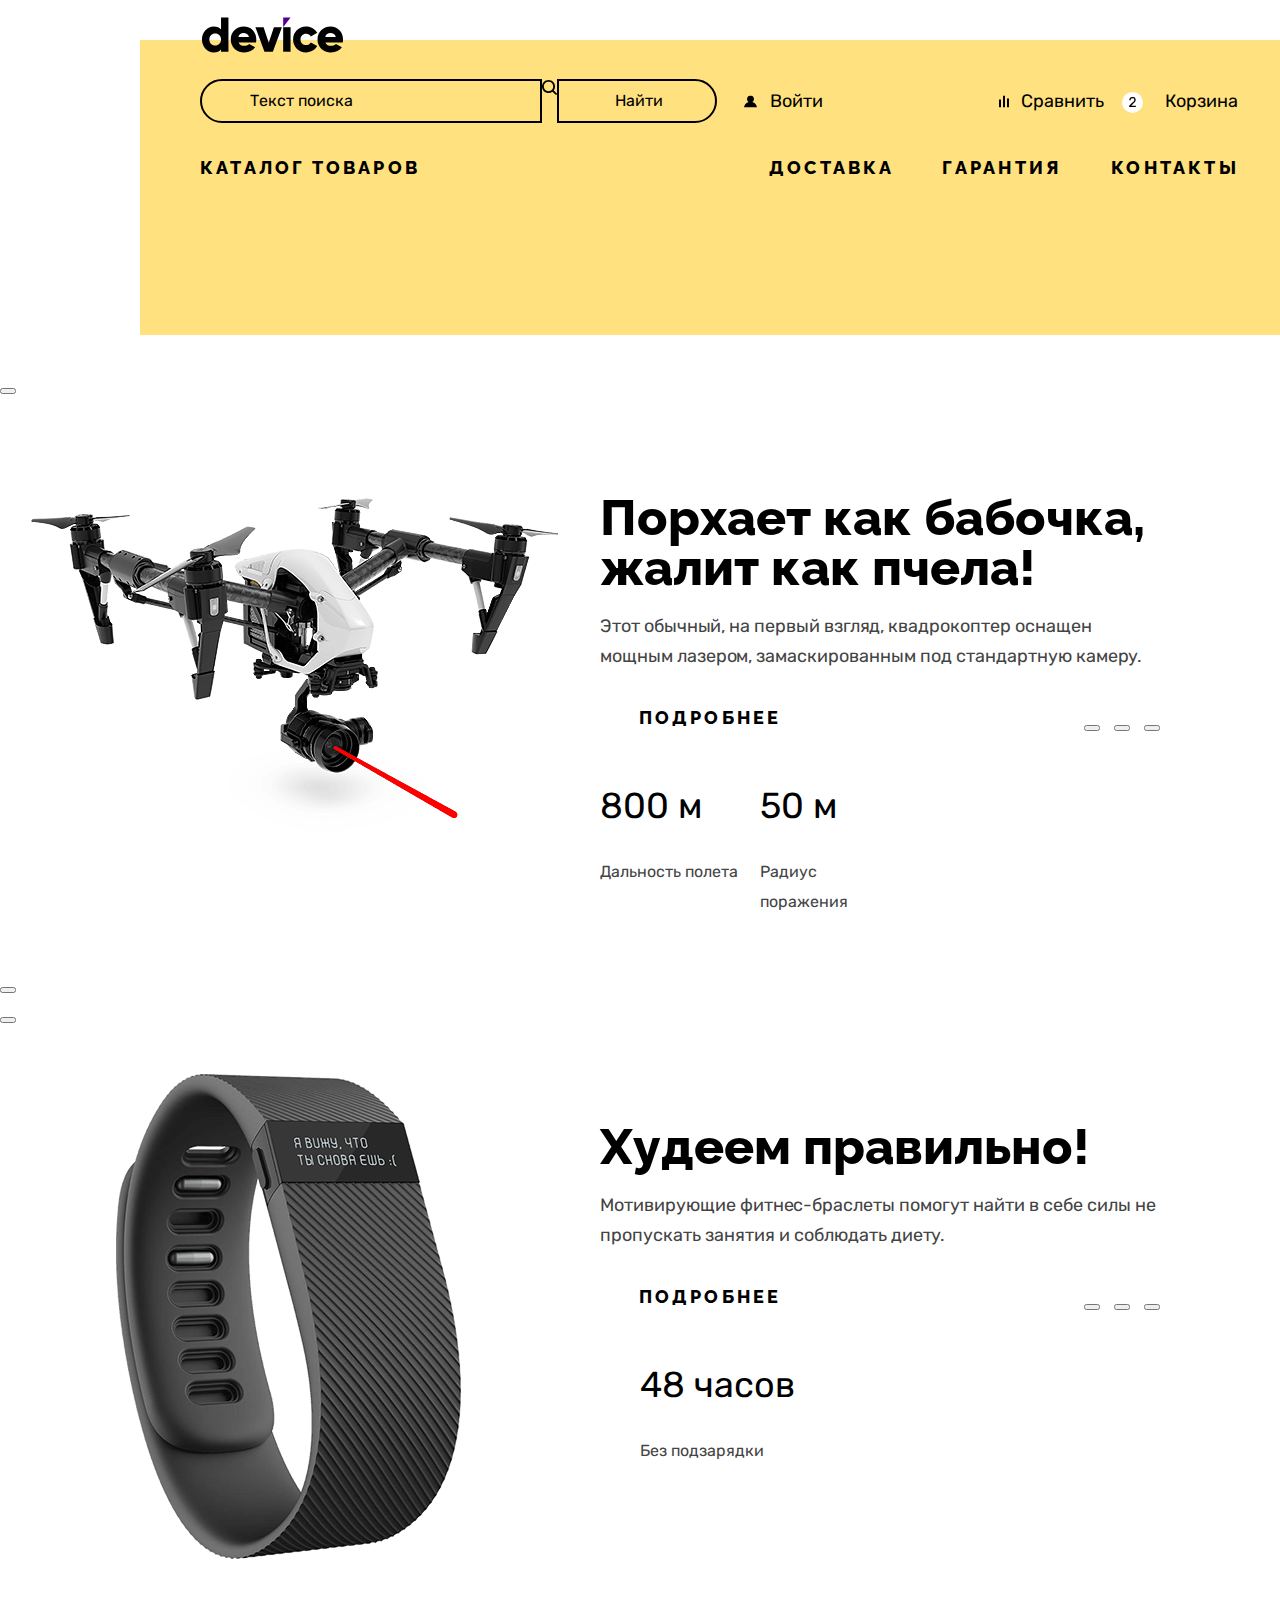
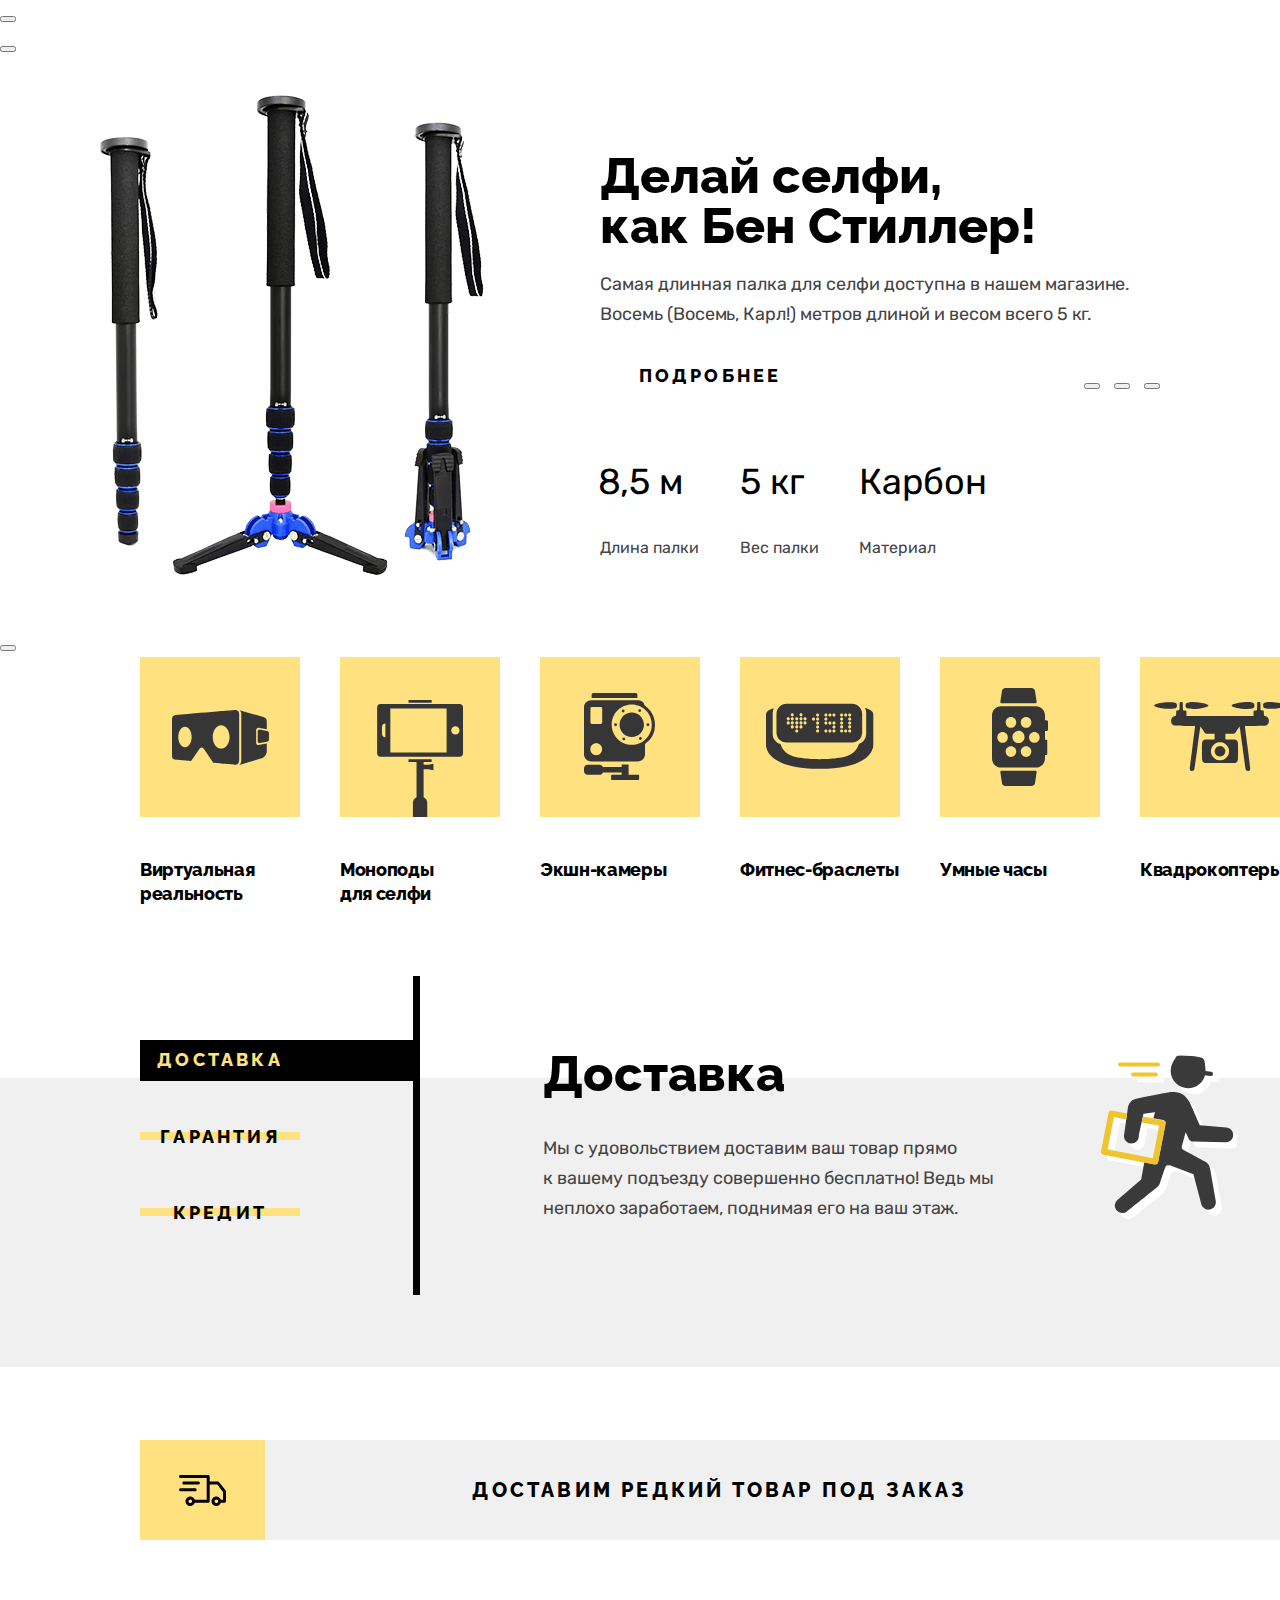
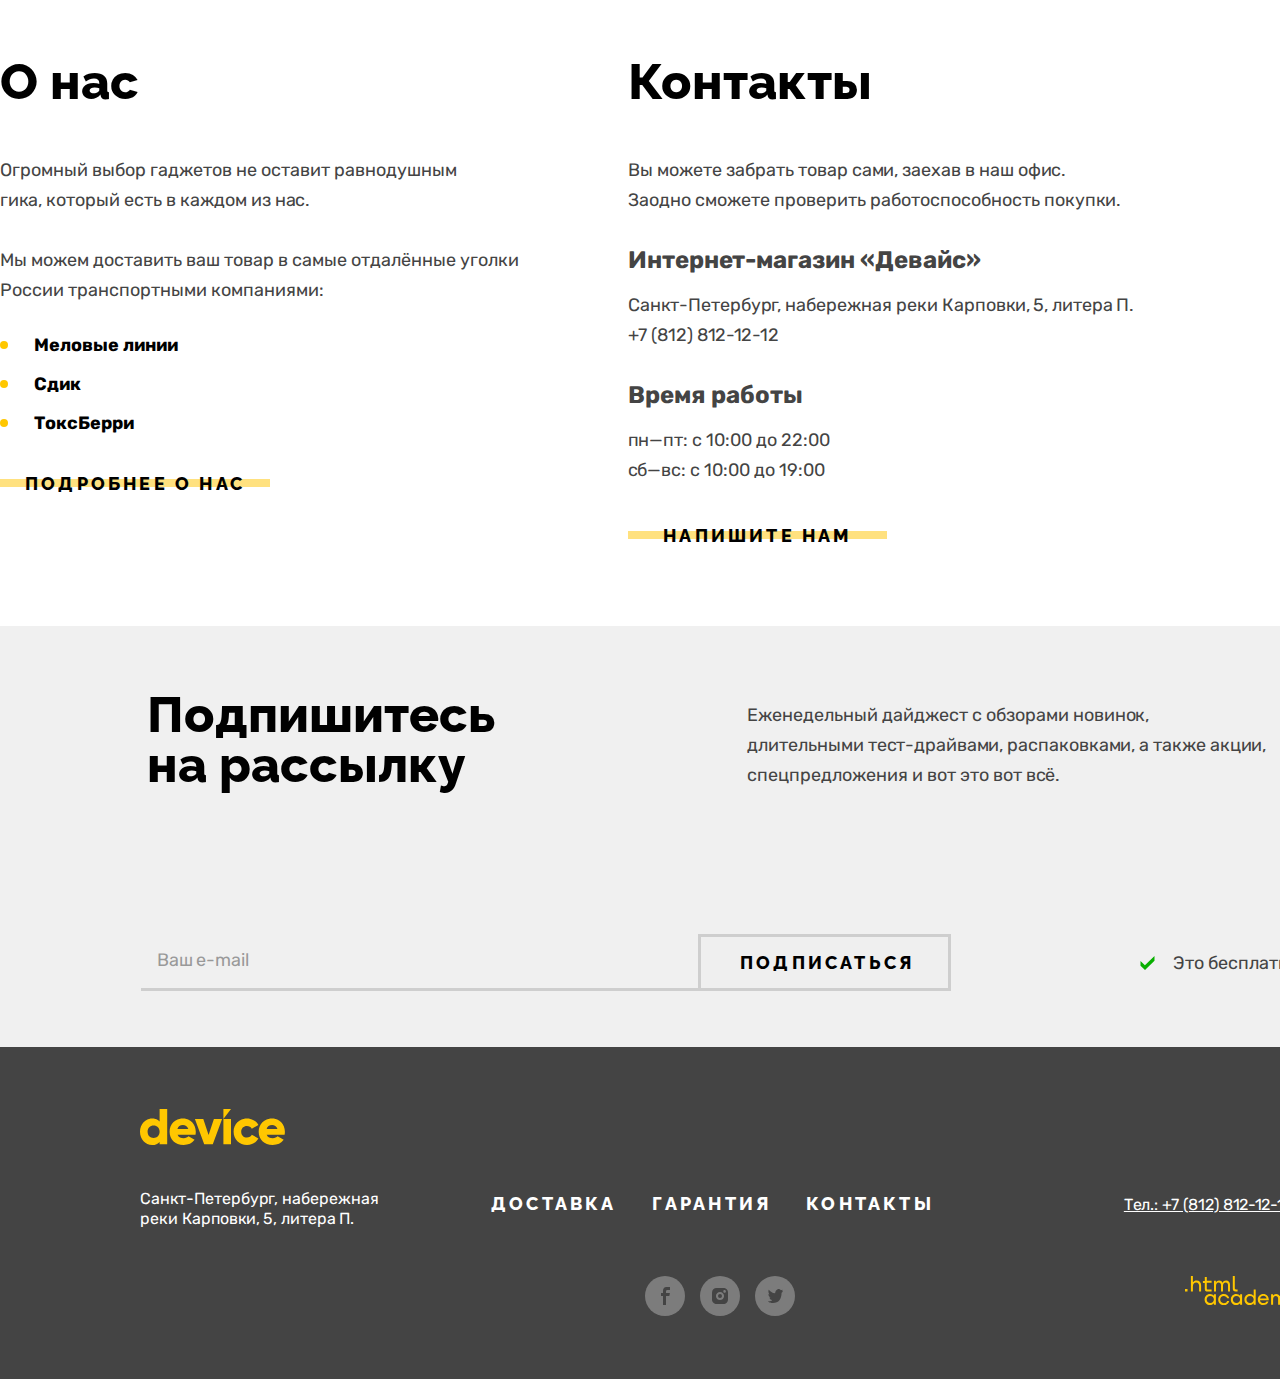
==== commit 8394cc58: "Update index.html" ====
--- a/index.html
+++ b/index.html
@@ -9,381 +9,379 @@
   <body>
     <div class="container">
       <header class="main-header">
-        <div class="container-for-content">
-          <nav class="navigation">
-            <a class="main-logo" href="#">
-              <img class="main-logo" src="./images/logo.svg" width="145" height="36" alt="Логотип Device.">
-            </a>
-            <div class="navigation-first">
-              <form class="search-form" action="https://echo.htmlacademy.ru/" method="post">
-                <input class="search-field" type="search" placeholder="Текст поиска">
-                <button class="button-search" type="submit">Найти</button>
-              </form>
-              <ul class="navigation-list reset-list">
-                <li class="navigation-item">
-                  <svg class="navigation-image" width="15" height="13" viewBox="0 0 15 13" fill="none" xmlns="http://www.w3.org/2000/svg"><g clip-path="url(#a)">
-                    <path d="M1 12.39h13c-.2-2.6-2.1-4.8-4.7-5.5 1-.6 1.7-1.7 1.7-3 0-1.9-1.6-3.5-3.5-3.5S4 1.99 4 3.89c0 1.3.7 2.4 1.7 3-2.6.7-4.5 2.9-4.7 5.5Z" fill="#000"/></g><defs><clipPath id="a"><path fill="#fff" transform="translate(0 .39)" d="M0 0h15v12H0z"/></clipPath></defs>
-                  </svg>
-                  <a class="navigation-link" href="#">Войти</a>
-                </li>  
-                <li class="navigation-item">
-                  <svg class="navigation-image-compare" width="10" height="13" viewBox="0 0 10 13" fill="none" xmlns="http://www.w3.org/2000/svg"><g clip-path="url(#a)" fill="#000">
-                    <path d="M6 .39H4v12h2v-12ZM2 4.39H0v8h2v-8ZM10 3.39H8v9h2v-9Z"/></g><defs><clipPath id="a">
-                    <path fill="#fff" transform="translate(0 .39)" d="M0 0h10v12H0z"/></clipPath></defs>
-                  </svg>
-                  <a class="navigation-link" href="#">Сравнить</a>
-                </li>
-                <li class="navigation-item">
-                  <svg class="navigation-image-basket" width="31" height="22" viewBox="0 0 31 22" fill="none" xmlns="http://www.w3.org/2000/svg"><g clip-path="url(#a)">
-                    <path d="m30.3 7.389-3.5.2-3.2-4.9c-.1-.2-.4-.3-.6-.3-.2 0-.5.1-.6.3l-3.2 4.9h-3.5c-.4 0-.7.3-.7.7v.2l1.9 6.8c.2.7.7 1.1 1.4 1.1h9.4c.7 0 1.2-.4 1.4-1.1l1.9-6.9v-.2c0-.4-.3-.8-.7-.8Zm-7.3-3.1 2.2 3.2h-4.3l2.1-3.2Z" fill="#000"/></g><circle cx="10.5" cy="11.389" r="10.5" fill="#fff"/>
-                    <path d="M7.4 15.889a.353.353 0 0 1-.238-.084.353.353 0 0 1-.084-.238v-.448c0-.084.023-.177.07-.28a1.06 1.06 0 0 1 .28-.336l2.968-2.968c.476-.401.849-.742 1.12-1.022.28-.29.476-.565.588-.826.12-.261.182-.532.182-.812 0-.532-.15-.952-.448-1.26-.3-.317-.742-.476-1.33-.476-.374 0-.696.08-.966.238-.271.15-.486.36-.644.63-.15.261-.248.56-.294.896-.02.121-.07.205-.154.252a.4.4 0 0 1-.21.07h-.728a.317.317 0 0 1-.21-.07.269.269 0 0 1-.084-.196c.009-.355.084-.71.224-1.064.14-.364.345-.69.616-.98.28-.29.62-.523 1.022-.7.41-.187.886-.28 1.428-.28.737 0 1.339.135 1.806.406.476.261.826.611 1.05 1.05.224.439.336.92.336 1.442 0 .41-.07.789-.21 1.134-.14.336-.346.667-.616.994a8.073 8.073 0 0 1-.98.98l-2.688 2.73h4.368c.102 0 .182.028.238.084a.296.296 0 0 1 .098.238v.574a.324.324 0 0 1-.098.238c-.056.056-.136.084-.238.084H7.4Z" fill="#000"/><defs><clipPath id="a">
-                    <path fill="#fff" transform="translate(15 2.389)" d="M0 0h16v14H0z"/></clipPath></defs>
-                  </svg>
-                  <a class="navigation-link" href="#">Корзина</a>
-                </li>
-              </ul>
-            </div>
-            <div class="navigation-second">
-              <ul class="information-list reset-list">
-                <li class="information-item">
-                  <a class="information-link" href="catalog.html">Каталог товаров</a>
-                </li>
-                <li class="information-item">
-                  <a class="information-link" href="#">Доставка</a>
-                </li>
-                <li class="information-item">
-                  <a class="information-link" href="#">Гарантия</a>
-                </li>
-                <li class="information-item">
-                  <a class="information-link" href="#">Контакты</a>
-                </li>
-              </ul>
-            </div>
-          </nav>
-        </div>
+        <nav class="navigation container-for-content">
+          <a class="main-logo" href="#">
+            <img class="main-logo" src="./images/logo.svg" width="145" height="36" alt="Логотип Device.">
+          </a>
+          <div class="navigation-first">
+            <form class="search-form" action="https://echo.htmlacademy.ru/" method="post">
+              <input class="search-field" type="search" placeholder="Текст поиска">
+                <svg class="search-image" width="16" height="17" viewBox="0 0 16 17" fill="none" xmlns="http://www.w3.org/2000/svg">
+                  <path d="m15.7 14.69-3.1-3.1c.9-1.2 1.4-2.6 1.4-4.2 0-3.9-3.1-7-7-7s-7 3.1-7 7 3.1 7 7 7c1.6 0 3-.5 4.2-1.4l3.1 3.1c.2.2.4.3.7.3.6 0 1-.4 1-1 0-.2-.1-.5-.3-.7ZM2 7.39c0-2.8 2.2-5 5-5s5 2.2 5 5-2.2 5-5 5-5-2.2-5-5Z" fill="#000"/>
+                </svg>
+              <button class="button-search" type="submit">Найти</button>
+            </form>
+            <ul class="navigation-list reset-list">
+              <li class="navigation-item">
+                <svg class="navigation-image" width="15" height="13" viewBox="0 0 15 13" fill="none" xmlns="http://www.w3.org/2000/svg"><g clip-path="url(#a)">
+                  <path d="M1 12.39h13c-.2-2.6-2.1-4.8-4.7-5.5 1-.6 1.7-1.7 1.7-3 0-1.9-1.6-3.5-3.5-3.5S4 1.99 4 3.89c0 1.3.7 2.4 1.7 3-2.6.7-4.5 2.9-4.7 5.5Z" fill="#000"/></g><defs><clipPath id="a"><path fill="#fff" transform="translate(0 .39)" d="M0 0h15v12H0z"/></clipPath></defs>
+                </svg>
+                <a class="navigation-link" href="#">Войти</a>
+              </li>  
+              <li class="navigation-item">
+                <svg class="navigation-image-compare" width="10" height="13" viewBox="0 0 10 13" fill="none" xmlns="http://www.w3.org/2000/svg"><g clip-path="url(#a)" fill="#000">
+                  <path d="M6 .39H4v12h2v-12ZM2 4.39H0v8h2v-8ZM10 3.39H8v9h2v-9Z"/></g><defs><clipPath id="a">
+                  <path fill="#fff" transform="translate(0 .39)" d="M0 0h10v12H0z"/></clipPath></defs>
+                </svg>
+                <a class="navigation-link" href="#">Сравнить</a>
+              </li>
+              <li class="navigation-item">
+                <svg class="navigation-image-basket" width="31" height="22" viewBox="0 0 31 22" fill="none" xmlns="http://www.w3.org/2000/svg"><g clip-path="url(#a)">
+                  <path d="m30.3 7.389-3.5.2-3.2-4.9c-.1-.2-.4-.3-.6-.3-.2 0-.5.1-.6.3l-3.2 4.9h-3.5c-.4 0-.7.3-.7.7v.2l1.9 6.8c.2.7.7 1.1 1.4 1.1h9.4c.7 0 1.2-.4 1.4-1.1l1.9-6.9v-.2c0-.4-.3-.8-.7-.8Zm-7.3-3.1 2.2 3.2h-4.3l2.1-3.2Z" fill="#000"/></g><circle cx="10.5" cy="11.389" r="10.5" fill="#fff"/>
+                  <path d="M7.4 15.889a.353.353 0 0 1-.238-.084.353.353 0 0 1-.084-.238v-.448c0-.084.023-.177.07-.28a1.06 1.06 0 0 1 .28-.336l2.968-2.968c.476-.401.849-.742 1.12-1.022.28-.29.476-.565.588-.826.12-.261.182-.532.182-.812 0-.532-.15-.952-.448-1.26-.3-.317-.742-.476-1.33-.476-.374 0-.696.08-.966.238-.271.15-.486.36-.644.63-.15.261-.248.56-.294.896-.02.121-.07.205-.154.252a.4.4 0 0 1-.21.07h-.728a.317.317 0 0 1-.21-.07.269.269 0 0 1-.084-.196c.009-.355.084-.71.224-1.064.14-.364.345-.69.616-.98.28-.29.62-.523 1.022-.7.41-.187.886-.28 1.428-.28.737 0 1.339.135 1.806.406.476.261.826.611 1.05 1.05.224.439.336.92.336 1.442 0 .41-.07.789-.21 1.134-.14.336-.346.667-.616.994a8.073 8.073 0 0 1-.98.98l-2.688 2.73h4.368c.102 0 .182.028.238.084a.296.296 0 0 1 .098.238v.574a.324.324 0 0 1-.098.238c-.056.056-.136.084-.238.084H7.4Z" fill="#000"/><defs><clipPath id="a">
+                  <path fill="#fff" transform="translate(15 2.389)" d="M0 0h16v14H0z"/></clipPath></defs>
+                </svg>
+                <a class="navigation-link" href="#">Корзина</a>
+              </li>
+            </ul>
+          </div>
+          <div class="navigation-second">
+            <ul class="information-list reset-list">
+              <li class="information-item">
+                <a class="information-link" href="catalog.html">Каталог товаров</a>
+              </li>
+              <li class="information-item">
+                <a class="information-link" href="#">Доставка</a>
+              </li>
+              <li class="information-item">
+                <a class="information-link" href="#">Гарантия</a>
+              </li>
+              <li class="information-item">
+                <a class="information-link" href="#">Контакты</a>
+              </li>
+            </ul>
+          </div>
+        </nav>
       </header>
       <main class="main-index">
-        <div class="container-for-content">
-          <h1 class="visually-hidden">Предложения.</h1>
-            <div class="gallery-column">
-              <section class="gallery">
-                <h2 class="visually-hidden">Фотогалерея.</h2>
-                <button class="slider-button slider-prev" type="button">
-                  <span class="visually-hidden">Предыдущее фото.</span>
-                </button>
-                <img class="slider-image" src="./images/catalog/quadrocopter.png" width="560" height="560" alt="Фотография квадрокоптер.">
-                <button class="slider-button slider-next" type="button">
-                  <span class="visually-hidden">Следующее фото.</span>
-                </button>
-              </section>
-              <section class="description-item">
-                <h2 class="description-promo">Порхает как бабочка, жалит как пчела!</h2>
-                <p class="description-property">Этот обычный, на первый взгляд, квадрокоптер оснащен мощным лазером, замаскированным под стандартную камеру.</p>
-                <div class="property-wrapper">
-                  <h3 class="property-more">Подробнее</h3>
-                  <ol class="pagination-for-property reset-list">
-                    <li class="property-pagination-item">
-                      <button class="property-pagination-button property-pagination-button-current" type="button">
-                        <span class="visually-hidden current-first">Первый слайдер.</span>
-                      </button>
-                    </li>
-                    <li class="property-pagination-item">
-                      <button class="property-pagination-button" type="button">
-                        <span class="visually-hidden">Второй слайдер.</span>
-                      </button>
-                    </li>
-                    <li class="property-pagination-item">
-                      <button class="property-pagination-button" type="button">
-                        <span class="visually-hidden">Третий слайдер.</span>
-                      </button>
-                    </li>
-                  </ol>
-                </div>
-                <ul class="property-current reset-list">
-                  <li class="property-current-item">
-                    <p class="meaning">800 м</p>
-                    <p class="detail">Дальность полета</p>
-                  </li>
-                  <li class="property-current-item">
-                    <p class="meaning">50 м</p>
-                    <p class="detail">Радиус поражения</p>
-                  </li>
-                </ul>
-              </section>
+        <h1 class="visually-hidden">Предложения.</h1>
+        <div class="gallery-column container-for-content">
+          <section class="gallery">
+            <h2 class="visually-hidden">Фотогалерея.</h2>
+            <button class="slider-button slider-prev" type="button">
+              <span class="visually-hidden">Предыдущее фото.</span>
+            </button>
+            <img class="slider-image" src="./images/catalog/quadrocopter.png" width="560" height="560" alt="Фотография квадрокоптер.">
+            <button class="slider-button slider-next" type="button">
+              <span class="visually-hidden">Следующее фото.</span>
+            </button>
+          </section>
+          <section class="description-item">
+            <h2 class="description-promo">Порхает как бабочка, жалит как пчела!</h2>
+            <p class="description-property">Этот обычный, на первый взгляд, квадрокоптер оснащен мощным лазером, замаскированным под стандартную камеру.</p>
+            <div class="property-wrapper">
+              <p class="property-more">Подробнее</p>
+              <ol class="pagination-for-property reset-list">
+                <li class="property-pagination-item">
+                  <button class="property-pagination-button property-pagination-button-current" type="button">
+                    <span class="visually-hidden current-first">Первый слайдер.</span>
+                  </button>
+                </li>
+                <li class="property-pagination-item">
+                  <button class="property-pagination-button" type="button">
+                    <span class="visually-hidden">Второй слайдер.</span>
+                  </button>
+                </li>
+                <li class="property-pagination-item">
+                  <button class="property-pagination-button" type="button">
+                    <span class="visually-hidden">Третий слайдер.</span>
+                  </button>
+                </li>
+              </ol>
             </div>
-            <div class="gallery-column">
-              <section class="gallery">
-                <h2 class="visually-hidden">Фотогалерея.</h2>
-                <button class="slider-button slider-prev" type="button">
-                  <span class="visually-hidden">Предыдущее фото.</span>
-                </button>
-                <img class="slider-image" src="./images/catalog/fitness-bracelet.png" width="560" height="560" alt="Фотография фитнес-браслеты.">
-                <button class="slider-button slider-next" type="button">
-                  <span class="visually-hidden">Следующее фото.</span>
-                </button>
-              </section>
-              <section class="description-item">
-                <h2 class="description-promo">Худеем правильно!</h2>
-                <p class="description-property">Мотивирующие фитнес-браслеты помогут найти в себе силы не пропускать занятия и соблюдать диету.</p>
-                <div class="property-wrapper">
-                  <h3 class="property-more">Подробнее</h3>
-                  <ol class="pagination-for-property reset-list">
-                    <li class="property-pagination-item">
-                      <button class="property-pagination-button property-pagination-button-current" type="button">
-                        <span class="visually-hidden current-first">Первый слайдер.</span>
-                      </button>
-                    </li>
-                    <li class="property-pagination-item">
-                      <button class="property-pagination-button" type="button">
-                        <span class="visually-hidden current-second">Второй слайдер.</span>
-                      </button>
-                    </li>
-                    <li class="property-pagination-item">
-                      <button class="property-pagination-button" type="button">
-                        <span class="visually-hidden">Третий слайдер.</span>
-                      </button>
-                    </li>
-                  </ol>
-                </div>
-                <ul class="property reset-list">
-                  <li class="property-item">
-                    <p class="meaning">48 часов</p>
-                  </li>
-                  <li class="property-item">
-                    <p class="detail">Без подзарядки</p>
-                  </li>
-                </ul>
-              </section>
+            <ul class="property-current reset-list">
+              <li class="property-current-item">
+                <p class="meaning">800 м</p>
+                <p class="detail">Дальность полета</p>
+              </li>
+              <li class="property-current-item">
+                <p class="meaning">50 м</p>
+                <p class="detail">Радиус поражения</p>
+              </li>
+            </ul>
+          </section>
+        </div>
+        <div class="gallery-column container-for-content">
+          <section class="gallery">
+            <h2 class="visually-hidden">Фотогалерея.</h2>
+            <button class="slider-button slider-prev" type="button">
+              <span class="visually-hidden">Предыдущее фото.</span>
+            </button>
+            <img class="slider-image" src="./images/catalog/fitness-bracelet.png" width="560" height="560" alt="Фотография фитнес-браслеты.">
+            <button class="slider-button slider-next" type="button">
+              <span class="visually-hidden">Следующее фото.</span>
+            </button>
+          </section>
+          <section class="description-item">
+            <h2 class="description-promo">Худеем правильно!</h2>
+            <p class="description-property">Мотивирующие фитнес-браслеты помогут найти в себе силы не пропускать занятия и соблюдать диету.</p>
+            <div class="property-wrapper">
+              <p class="property-more">Подробнее</p>
+              <ol class="pagination-for-property reset-list">
+                <li class="property-pagination-item">
+                  <button class="property-pagination-button property-pagination-button-current" type="button">
+                    <span class="visually-hidden current-first">Первый слайдер.</span>
+                  </button>
+                </li>
+                <li class="property-pagination-item">
+                  <button class="property-pagination-button" type="button">
+                    <span class="visually-hidden current-second">Второй слайдер.</span>
+                  </button>
+                </li>
+                <li class="property-pagination-item">
+                  <button class="property-pagination-button" type="button">
+                    <span class="visually-hidden">Третий слайдер.</span>
+                  </button>
+                </li>
+              </ol>
             </div>
-            <div class="gallery-column">
-              <section class="gallery">
-                <h2 class="visually-hidden">Фотогалерея.</h2>
-                <button class="slider-button slider-prev" type="button">
-                  <span class="visually-hidden">Предыдущее фото.</span>
-                </button>
-                <img class="slider-image" src="./images/catalog/selfie-stick.png" width="560" height="560" alt="Фотография палка для селфи.">
-                <button class="slider-button slider-next" type="button">
-                  <span class="visually-hidden">Следующее фото.</span>
-                </button>
-              </section>  
-              <section class="description-item">  
-                <h2 class="description-promo">Делай селфи,<br> как Бен Стиллер!</h2>
-                <p class="description-property">Самая длинная палка для селфи доступна в нашем магазине. Восемь (Восемь, Карл!) метров длиной и весом всего 5 кг.</p>
-                <div class="property-wrapper">
-                  <h3 class="property-more">Подробнее</h3>
-                  <ol class="pagination-for-property reset-list">
-                    <li class="property-pagination-item">
-                      <button class="property-pagination-button property-pagination-button-current" type="button">
-                        <span class="visually-hidden">Первый слайдер.</span>
-                      </button>
-                    </li>
-                    <li class="property-pagination-item">
-                      <button class="property-pagination-button" type="button">
-                        <span class="visually-hidden">Второй слайдер.</span>
-                      </button>
-                    </li>
-                    <li class="property-pagination-item">
-                      <button class="property-pagination-button" type="button">
-                        <span class="visually-hidden current-threed">Третий слайдер.</span>
-                      </button>
-                    </li>
-                  </ol>
-                </div>
-                <ul class="property-last reset-list">
-                  <li class="property-last-item">
-                    <p class="meaning">8,5 м</p>
-                    <p class="detail">Длина палки</p>
-                  </li>
-                  <li class="property-last-item">
-                    <p class="meaning">5 кг</p>
-                    <p class="detail">Вес палки</p>
-                  </li>
-                  <li class="property-last-item">
-                    <p class="meaning">Карбон</p>
-                    <p class="detail">Материал</p>
-                  </li>
-                </ul>            
-              </section>                
-            </div>         
-            <section class="goods">
-            <h2 class="visually-hidden">Список товаров.</h2>
-              <ul class="goods-list reset-list">
-                <li class="goods-item">
-                  <a class="goods-link" href="#">
-                    <svg class="goods-images" width="160" height="160" viewBox="0 0 160 160" fill="none" xmlns="http://www.w3.org/2000/svg">
-                      <path d="M116.131 85.639V73.003c0-1.309 1.045-2.37 2.335-2.37l8.326 1.581V64.02c0-2.355-1.708-3.431-4.202-4.265l-23.187-6.58c1.616 1.391 1.889 2.04 1.889 4.396v45.209c0 2.356-.45 4.066-1.967 5.21l23.265-7.065c2.401-.833 4.202-4.216 4.202-6.572V86.44l-8.326 1.567c-1.29.002-2.335-1.06-2.335-2.368Z" fill="#363636"/>
-                      <path d="m127.129 73.979-7.598-1.444c-1.008 0-1.824.829-1.824 1.851v9.868c0 1.023.816 1.852 1.824 1.852l7.598-1.431c1.154-.419 1.824-.829 1.824-1.852V75.83c0-1.022-.766-1.507-1.824-1.851ZM99.17 57.483c0-5.08-4.232-4.459-4.232-4.459s-57.106 4.714-60.1 5.121c-2.994.407-2.837 4.387-2.837 4.387v36.28c0 3.743 2.598 3.753 2.598 3.753l16.477 1.403L59.212 92.3s1.11-1.828 2.505-1.828c1.397 0 2.432 1.861 2.432 1.861l9.061 13.521s18.895 1.909 22.521 1.909c3.626-.001 3.44-5.024 3.44-5.024V57.483ZM44.982 90.192c-3.698 0-6.696-4.601-6.696-10.275s2.998-10.275 6.696-10.275c3.698 0 6.696 4.601 6.696 10.275s-2.998 10.275-6.696 10.275Zm36.158 1.426c-4.662 0-8.44-5.239-8.44-11.701 0-6.463 3.78-11.702 8.44-11.702 4.662 0 8.442 5.239 8.442 11.702 0 6.462-3.78 11.701-8.442 11.701Z" fill="#363636"/>
-                    </svg>
-                    <p class="goods-description">Виртуальная реальность</p>
-                  </a>
-                </li>
-                <li class="goods-item">
-                  <a class="goods-link" href="#">
-                    <svg class="goods-images" width="160" height="160" viewBox="0 0 160 160" fill="none" xmlns="http://www.w3.org/2000/svg">
-                      <path d="M119.821 47.011H40.33C38.569 47.011 37.142 48.438 37.142 50.199V96.612C37.142 98.375 38.569 99.801 40.33 99.801H119.822C121.584 99.801 123.011 98.374 123.011 96.612V50.199C123.011 48.438 121.583 47.011 119.821 47.011ZM45.392 80.236H45.166C43.404 80.236 41.977 78.807 41.977 77.047V69.764C41.977 68.003 43.404 66.576 45.166 66.576H45.392V80.236ZM106.623 95.408H50.341V51.402H106.623V95.408ZM115.4 77.552C113.111 77.552 111.254 75.697 111.254 73.405C111.254 71.113 113.11 69.258 115.4 69.258C117.691 69.258 119.548 71.113 119.548 73.405C119.548 75.697 117.691 77.552 115.4 77.552Z" fill="#363636"/>
-                      <path d="M91.654 43H68.497V45.758H91.654V43Z" fill="#363636"/>
-                      <path d="M83.608 107.861V104.888H91.654V102.13H68.498V104.888H76.543V140.134C74.404 141.072 72.908 143.206 72.908 145.693V160H87.243V145.693C87.243 143.207 85.748 141.072 83.607 140.136V112.146H88.403L93.454 113.359V106.648L88.403 107.861H83.608Z" fill="#363636"/>
-                    </svg>
-                    <p class="goods-description">Моноподы<br> для селфи</p>
-                  </a>
-                </li>
-                <li class="goods-item">
-                  <a class="goods-link" href="#">
-                    <svg class="goods-images" width="160" height="160" viewBox="0 0 160 160" fill="none" xmlns="http://www.w3.org/2000/svg">
-                      <path d="M97.349 37.49c0-.736-.578-1.49-1.311-1.49H53.053c-.733 0-1.381.754-1.381 1.49v3.522h45.676l.001-3.522ZM98.202 117.809h-9.597v-10.383h-6.958v2.507H62.774c-.537-1.254-1.757-2.148-3.181-2.148H47.559c-1.917-.001-3.559 1.602-3.559 3.526v3.018c0 1.924 1.642 3.48 3.559 3.48h12.035c1.511 0 2.792-.896 3.269-2.326h18.785v2.326H72.13c-.533 0-1.01.437-1.01.972v3.172c0 .535.478 1.048 1.01 1.048h26.072c.533 0 .93-.513.93-1.048v-3.173c0-.535-.397-.971-.93-.971ZM104.666 48.39a7.037 7.037 0 0 0-6.771-5.05H51.148C47.25 43.34 44 46.449 44 50.361v46.9c0 3.912 3.25 7.121 7.148 7.121h46.747c3.898 0 7.126-3.209 7.126-7.121V86.915a23.228 23.228 0 0 0 10.001-19.164c-.001-8.079-4.132-15.181-10.356-19.361ZM56.238 98.151c-3.259 0-5.901-2.65-5.901-5.921 0-3.27 2.642-5.922 5.901-5.922s5.902 2.652 5.902 5.922c0 3.271-2.643 5.921-5.902 5.921Zm5.961-32.605a1.42 1.42 0 0 1-1.418 1.422h-8.94a1.42 1.42 0 0 1-1.418-1.422v-14.16a1.42 1.42 0 0 1 1.418-1.423h8.939a1.42 1.42 0 0 1 1.418 1.423l.001 14.16Zm29.563 22.312c-11.076 0-20.057-9.01-20.057-20.123 0-11.113 8.98-20.124 20.057-20.124 11.077 0 20.058 9.01 20.058 20.124 0 11.114-8.981 20.123-20.058 20.123Z" fill="#363636"/>
-                      <path d="M91.762 79.964c6.731 0 12.188-5.475 12.188-12.229s-5.457-12.229-12.188-12.229c-6.731 0-12.188 5.475-12.188 12.229s5.457 12.229 12.188 12.229ZM75.562 69.171a1.435 1.435 0 1 0 0-2.87 1.435 1.435 0 0 0 0 2.87ZM107.963 69.171a1.435 1.435 0 1 0 0-2.87 1.435 1.435 0 0 0 0 2.87ZM83.109 55.429a1.435 1.435 0 1 0 0-2.87 1.435 1.435 0 0 0 0 2.87ZM100.415 82.912c.79 0 1.43-.643 1.43-1.436 0-.793-.64-1.436-1.43-1.436-.79 0-1.43.643-1.43 1.436 0 .793.64 1.436 1.43 1.436ZM99.697 55a1.435 1.435 0 1 0 0-2.87 1.435 1.435 0 0 0 0 2.87ZM83.828 83.341a1.435 1.435 0 1 0 0-2.87 1.435 1.435 0 0 0 0 2.87Z" fill="#363636"/>
-                    </svg>
-                    <p class="goods-description">Экшн-камеры</p>
-                  </a>
-                </li>
-                <li class="goods-item">
-                  <a class="goods-link" href="#">
-                    <svg class="goods-images" width="160" height="160" viewBox="0 0 160 160" fill="none" xmlns="http://www.w3.org/2000/svg">
-                      <path d="M124.967 51.0741c.752 1.441 1.209 3.08 1.209 4.818v21.102c0 4.616-3.092 8.527-7.246 9.9-1.325 3.987-3.778 7.854-8.051 10.432-8.676 5.2309-31.124 4.8369-31.198 4.8369-.078 0-22.513.395-31.189-4.8369-4.216-2.545-6.708-6.347-8.042-10.279-4.418-1.209-7.756-5.251-7.756-10.053v-21.101c0-1.688.427-3.282 1.139-4.693-3.663.909-7.833 2.718-7.833 6.234v29.983c0 10.251 11.839 24.4329 53.657 24.4329 41.82 0 53.657-14.1819 53.657-24.4329v-29.983c-.001-3.684-4.576-5.494-8.347-6.36Z" fill="#363636"/>
-                      <path d="M46.561 85.4591h65.523c5.564 0 10.074-4.513 10.074-10.077v-18.447c0-5.563-4.51-10.075-10.074-10.075H46.561c-5.564 0-10.075 4.511-10.075 10.075v18.447c0 5.564 4.511 10.077 10.075 10.077Zm63.134-28.991c.867 0 1.569.703 1.569 1.57 0 .866-.702 1.569-1.569 1.569s-1.568-.703-1.568-1.569c0-.868.701-1.57 1.568-1.57Zm0 4.039c.867 0 1.569.703 1.569 1.568 0 .867-.702 1.569-1.569 1.569s-1.568-.702-1.568-1.569c0-.865.701-1.568 1.568-1.568Zm0 4.039c.867 0 1.569.702 1.569 1.569 0 .866-.702 1.569-1.569 1.569s-1.568-.703-1.568-1.569c0-.867.701-1.569 1.568-1.569Zm0 3.827c.867 0 1.569.704 1.569 1.569 0 .867-.702 1.568-1.569 1.568s-1.568-.701-1.568-1.568c0-.866.701-1.569 1.568-1.569Zm0 4.039c.867 0 1.569.702 1.569 1.569 0 .865-.702 1.568-1.569 1.568s-1.568-.704-1.568-1.568c0-.867.701-1.569 1.568-1.569Zm-4.039-15.944c.867 0 1.568.703 1.568 1.57 0 .866-.701 1.569-1.568 1.569-.865 0-1.568-.703-1.568-1.569 0-.868.703-1.57 1.568-1.57Zm0 15.944c.867 0 1.568.702 1.568 1.569 0 .865-.701 1.568-1.568 1.568-.865 0-1.568-.704-1.568-1.568 0-.867.703-1.569 1.568-1.569Zm-4.037-15.944c.865 0 1.568.703 1.568 1.57 0 .866-.703 1.569-1.568 1.569-.867 0-1.569-.703-1.569-1.569 0-.868.702-1.57 1.569-1.57Zm0 4.039c.865 0 1.568.703 1.568 1.568 0 .867-.703 1.569-1.568 1.569-.867 0-1.569-.702-1.569-1.569 0-.865.702-1.568 1.569-1.568Zm0 4.039c.865 0 1.568.702 1.568 1.569 0 .866-.703 1.569-1.568 1.569-.867 0-1.569-.703-1.569-1.569 0-.867.702-1.569 1.569-1.569Zm0 3.827c.865 0 1.568.704 1.568 1.569 0 .867-.703 1.568-1.568 1.568-.867 0-1.569-.701-1.569-1.568 0-.866.702-1.569 1.569-1.569Zm0 4.039c.865 0 1.568.702 1.568 1.569 0 .865-.703 1.568-1.568 1.568-.867 0-1.569-.704-1.569-1.568 0-.867.702-1.569 1.569-1.569Zm-7.654-15.944c.867 0 1.568.703 1.568 1.57 0 .866-.701 1.569-1.568 1.569-.867 0-1.568-.703-1.568-1.569-.001-.868.703-1.57 1.568-1.57Zm0 8.078c.867 0 1.568.702 1.568 1.569 0 .866-.701 1.569-1.568 1.569-.867 0-1.568-.703-1.568-1.569-.001-.867.703-1.569 1.568-1.569Zm0 3.881c.867 0 1.568.701 1.568 1.568 0 .865-.701 1.569-1.568 1.569-.867 0-1.568-.704-1.568-1.569-.001-.867.703-1.568 1.568-1.568Zm0 3.985c.867 0 1.568.702 1.568 1.569 0 .865-.701 1.568-1.568 1.568-.867 0-1.568-.704-1.568-1.568-.001-.867.703-1.569 1.568-1.569Zm-4.039-15.944c.867 0 1.57.703 1.57 1.57 0 .866-.703 1.569-1.57 1.569-.865 0-1.569-.703-1.569-1.569-.001-.868.704-1.57 1.569-1.57Zm0 8.078c.867 0 1.57.702 1.57 1.569 0 .866-.703 1.569-1.57 1.569-.865 0-1.569-.703-1.569-1.569-.001-.867.704-1.569 1.569-1.569Zm0 7.866c.867 0 1.57.702 1.57 1.569 0 .865-.703 1.568-1.57 1.568-.865 0-1.569-.704-1.569-1.568-.001-.867.704-1.569 1.569-1.569Zm-4.038-15.944c.865 0 1.569.703 1.569 1.57 0 .866-.704 1.569-1.569 1.569-.867 0-1.568-.703-1.568-1.569-.001-.868.701-1.57 1.568-1.57Zm0 4.039c.865 0 1.569.703 1.569 1.568 0 .867-.704 1.569-1.569 1.569-.867 0-1.568-.702-1.568-1.569-.001-.865.701-1.568 1.568-1.568Zm0 4.039c.865 0 1.569.702 1.569 1.569 0 .866-.704 1.569-1.569 1.569-.867 0-1.568-.703-1.568-1.569-.001-.867.701-1.569 1.568-1.569Zm0 7.866c.865 0 1.569.702 1.569 1.569 0 .865-.704 1.568-1.569 1.568-.867 0-1.568-.704-1.568-1.568-.001-.867.701-1.569 1.568-1.569Zm-8.29-15.944c.867 0 1.569.703 1.569 1.57 0 .866-.702 1.569-1.569 1.569s-1.568-.703-1.568-1.569c-.001-.868.701-1.57 1.568-1.57Zm0 4.039c.867 0 1.569.703 1.569 1.568 0 .867-.702 1.569-1.569 1.569s-1.568-.702-1.568-1.569c-.001-.865.701-1.568 1.568-1.568Zm0 4.039c.867 0 1.569.702 1.569 1.569 0 .866-.702 1.569-1.569 1.569s-1.568-.703-1.568-1.569c-.001-.867.701-1.569 1.568-1.569Zm0 3.881c.867 0 1.569.701 1.569 1.568 0 .865-.702 1.569-1.569 1.569s-1.568-.704-1.568-1.569c-.001-.867.701-1.568 1.568-1.568Zm0 3.985c.867 0 1.569.702 1.569 1.569 0 .865-.702 1.568-1.569 1.568s-1.568-.704-1.568-1.568c-.001-.867.701-1.569 1.568-1.569Zm-4.039-11.905c.867 0 1.568.703 1.568 1.568 0 .867-.701 1.569-1.568 1.569-.867 0-1.569-.702-1.569-1.569 0-.865.701-1.568 1.569-1.568Zm-8.502-.212c.865 0 1.569.703 1.569 1.568 0 .867-.704 1.569-1.569 1.569-.867 0-1.571-.703-1.571-1.569 0-.865.703-1.568 1.571-1.568Zm0 4.038c.865 0 1.569.703 1.569 1.57 0 .866-.704 1.57-1.569 1.57-.867 0-1.571-.704-1.571-1.57 0-.867.703-1.57 1.571-1.57Zm-4.039-8.078c.865 0 1.568.703 1.568 1.57 0 .866-.704 1.568-1.568 1.568-.867 0-1.569-.703-1.569-1.568 0-.867.701-1.57 1.569-1.57Zm0 4.04c.865 0 1.568.703 1.568 1.568 0 .867-.704 1.569-1.568 1.569-.867 0-1.569-.703-1.569-1.569 0-.865.701-1.568 1.569-1.568Zm0 4.038c.865 0 1.568.703 1.568 1.57 0 .866-.704 1.57-1.568 1.57-.867 0-1.569-.704-1.569-1.57 0-.867.701-1.57 1.569-1.57Zm0 4.04c.865 0 1.568.704 1.568 1.569 0 .867-.704 1.568-1.568 1.568-.867 0-1.569-.701-1.569-1.568 0-.866.701-1.569 1.569-1.569Zm-4.254-8.078c.867 0 1.569.703 1.569 1.568 0 .867-.702 1.569-1.569 1.569s-1.568-.703-1.568-1.569c0-.865.701-1.568 1.568-1.568Zm0 4.038c.867 0 1.569.703 1.569 1.57 0 .866-.702 1.57-1.569 1.57s-1.568-.704-1.568-1.57c0-.867.701-1.57 1.568-1.57Zm0 4.04c.867 0 1.569.704 1.569 1.569 0 .867-.702 1.568-1.569 1.568s-1.568-.701-1.568-1.568c0-.866.701-1.569 1.568-1.569Zm0 4.039c.867 0 1.569.702 1.569 1.569 0 .865-.702 1.568-1.569 1.568s-1.568-.704-1.568-1.568c0-.867.701-1.569 1.568-1.569ZM52.3 56.2551c.867 0 1.571.703 1.571 1.57 0 .866-.704 1.568-1.571 1.568-.865 0-1.569-.703-1.569-1.568 0-.867.704-1.57 1.569-1.57Zm0 4.04c.867 0 1.571.703 1.571 1.568 0 .867-.704 1.569-1.571 1.569-.865 0-1.569-.703-1.569-1.569 0-.865.704-1.568 1.569-1.568Zm0 4.038c.867 0 1.571.703 1.571 1.57 0 .866-.704 1.57-1.571 1.57-.865 0-1.569-.704-1.569-1.57 0-.867.704-1.57 1.569-1.57Zm0 4.04c.867 0 1.571.704 1.571 1.569 0 .867-.704 1.568-1.571 1.568-.865 0-1.569-.701-1.569-1.568 0-.866.704-1.569 1.569-1.569Zm-4.037-8.078c.865 0 1.569.703 1.569 1.568 0 .867-.704 1.569-1.569 1.569-.867 0-1.569-.703-1.569-1.569 0-.865.702-1.568 1.569-1.568Zm0 4.038c.865 0 1.569.703 1.569 1.57 0 .866-.704 1.57-1.569 1.57-.867 0-1.569-.704-1.569-1.57 0-.867.702-1.57 1.569-1.57Z" fill="#363636"/>
-                    </svg>
-                    <p class="goods-description">Фитнес-браслеты</p>
-                  </a>
-                </li>
-                <li class="goods-item">
-                  <a class="goods-link" href="#">
-                    <svg class="goods-images" width="160" height="160" viewBox="0 0 160 160" fill="none" xmlns="http://www.w3.org/2000/svg">
-                      <path d="M106.494 63.197h-1.515v-4.64c0-5.052-4.087-9.186-9.082-9.186H61.082C56.086 49.372 52 53.505 52 58.557v42.868c0 5.052 4.087 9.185 9.083 9.185h34.815c4.995 0 9.082-4.133 9.082-9.185V98.01h1.515a.764.764 0 0 0 .757-.764V83.467a.765.765 0 0 0-.757-.766h-1.515v-8.788h1.515c.832 0 1.514-.688 1.514-1.531v-7.654a1.529 1.529 0 0 0-1.515-1.531Zm-20.412-3.109c2.926 0 5.299 2.398 5.299 5.358 0 2.96-2.373 5.358-5.299 5.358s-5.298-2.398-5.298-5.358c0-2.96 2.372-5.358 5.298-5.358Zm-15.137 0c2.925 0 5.298 2.398 5.298 5.358 0 2.96-2.373 5.358-5.298 5.358-2.926 0-5.298-2.398-5.298-5.358 0-2.96 2.372-5.358 5.298-5.358ZM57.297 80.397c0-2.959 2.371-5.358 5.298-5.358 2.926 0 5.298 2.399 5.298 5.358 0 2.959-2.373 5.358-5.298 5.358-2.927.001-5.298-2.399-5.298-5.358Zm13.648 19.497c-2.926 0-5.298-2.398-5.298-5.358 0-2.96 2.372-5.358 5.298-5.358 2.925 0 5.298 2.398 5.298 5.358 0 2.96-2.373 5.358-5.298 5.358Zm1.49-19.903c0-3.382 2.711-6.124 6.055-6.124s6.055 2.742 6.055 6.124c0 3.382-2.711 6.124-6.055 6.124-3.344-.001-6.055-2.742-6.055-6.124Zm13.647 19.903c-2.926 0-5.298-2.398-5.298-5.358 0-2.96 2.372-5.358 5.298-5.358s5.299 2.398 5.299 5.358c0 2.96-2.373 5.358-5.299 5.358Zm8.302-14.138c-2.927 0-5.298-2.399-5.298-5.358 0-2.959 2.371-5.358 5.298-5.358 2.926 0 5.298 2.399 5.298 5.358 0 2.958-2.372 5.358-5.298 5.358ZM61.646 46.31h33.687c.843 0 1.432-.681 1.306-1.514l-1.616-10.768-.002-.002C94.771 32.362 93.189 31 91.506 31H65.474c-1.686 0-3.268 1.362-3.517 3.028l-1.615 10.767c-.125.833.461 1.515 1.304 1.515ZM95.333 113.671H61.646c-.843 0-1.429.683-1.304 1.516l1.615 10.767c.25 1.666 1.832 3.028 3.516 3.028h26.032c1.684 0 3.266-1.362 3.517-3.026v-.002l1.615-10.767c.128-.833-.461-1.516-1.304-1.516Z" fill="#363636"/>
-                    </svg>
-                    <p class="goods-description">Умные часы</p>
-                  </a>
-                </li>
-                <li class="goods-item">
-                  <a class="goods-link" href="#">
-                    <svg class="goods-images" width="160" height="160" viewBox="0 0 160 160" fill="none" xmlns="http://www.w3.org/2000/svg">
-                      <path d="M26.052 45.258c-5.545.487-10.214 1.593-11.477 2.672-.722.617-.722.617-.232 1.157.644.72 3.713 1.644 7.247 2.236 3.998.668 12.51.693 13.724.051 1.212-.668 1.624-1.413 1.624-2.981 0-1.619-.62-2.416-2.218-2.853-1.446-.386-5.778-.54-8.668-.282ZM39.775 45.488c-.13.284-.259 2.108-.259 4.112 0 4.061.156 3.778-2.192 3.933l-1.03.077-.259 5.089-1.186.283c-2.58.668-4 2.595-3.792 5.294.128 1.927 1.031 3.341 2.579 4.087 1.109.513 1.47.538 11.246.538 5.545 0 10.137.079 10.188.18.051.13-1.109 9.408-2.58 20.64-1.444 11.23-2.682 20.997-2.708 21.666-.051 1.617.827 2.621 2.348 2.621 1.237 0 2.012-.642 2.321-1.902.13-.513 1.496-10.333 3.018-21.821 1.522-11.463 2.863-20.869 2.94-20.869.104 0 1.084 1.413 2.193 3.136 2.94 4.626 2.4 4.317 7.636 4.317h4.358v5.63l-5.133.077c-4.72.077-5.21.127-5.881.615-1.573 1.157-1.625 1.415-1.625 10.977 0 9.534.026 9.792 1.522 11.049l.851.696h31.366l.85-.696c1.496-1.257 1.52-1.515 1.52-11.05 0-9.56-.05-9.819-1.622-10.976-.671-.488-1.161-.538-5.882-.615l-5.132-.077v-5.63h4.36c5.234 0 4.693.309 7.633-4.317 1.11-1.723 2.09-3.136 2.194-3.136.076 0 1.419 9.406 2.939 20.869 1.523 11.488 2.89 21.308 3.019 21.821.309 1.26 1.082 1.902 2.321 1.902 1.522 0 2.399-1.004 2.347-2.621-.026-.669-1.264-10.436-2.709-21.666-1.469-11.232-2.631-20.51-2.578-20.64.05-.101 4.641-.18 10.189-.18 9.776 0 10.136-.025 11.244-.538 1.548-.746 2.45-2.16 2.579-4.087.207-2.699-1.211-4.626-3.791-5.294l-1.187-.283-.256-5.089-1.032-.077c-2.347-.155-2.194.128-2.194-3.933 0-2.004-.128-3.828-.256-4.112-.207-.36-.543-.488-1.368-.488-.619 0-1.238.128-1.42.309-.206.205-.309 1.465-.309 3.932 0 2.467-.103 3.727-.31 3.932-.179.18-.901.308-1.649.308-1.626 0-1.652.052-1.652 3.11v2.287H46.481v-2.287c0-3.058-.025-3.11-1.65-3.11-.749 0-1.47-.129-1.65-.308-.208-.205-.31-1.465-.31-3.932 0-2.467-.104-3.727-.31-3.932-.181-.18-.8-.309-1.42-.309-.824 0-1.16.129-1.366.488Zm42.842 40.12c2.889.899 5.392 3.393 6.166 6.168.439 1.543.31 4.216-.284 5.784-.696 1.875-2.684 4.009-4.565 4.935-1.29.642-1.754.719-3.921.719s-2.631-.077-3.92-.719c-1.885-.926-3.87-3.06-4.567-4.935-.592-1.568-.722-4.24-.283-5.784.748-2.723 3.25-5.27 6.061-6.168 2.013-.642 3.3-.642 5.313 0Z" fill="#363636"/><path d="M77.794 89.438c-2.037.925-3.507 3.649-3.069 5.73.774 3.677 4.823 5.553 7.996 3.702 1.985-1.158 2.991-3.547 2.451-5.783-.568-2.39-2.734-4.138-5.16-4.138-.645 0-1.625.232-2.218.489ZM50.092 45.154c-3.92.668-4.513 1.131-4.513 3.444 0 1.825.464 2.416 2.268 2.956 1.55.462 7.172.514 10.5.128 6.86-.822 11.322-2.544 9.699-3.752-1.266-.9-4.903-1.876-9.055-2.39-2.475-.308-7.996-.54-8.9-.386ZM103.484 45.258c-6.319.59-11.864 2.081-11.864 3.186 0 1.722 7.841 3.47 15.63 3.495 5.804 0 7.196-.642 7.196-3.34 0-1.825-.619-2.622-2.373-3.085-1.649-.411-5.675-.514-8.589-.256ZM126.776 45.283c-1.78.231-3.018.77-3.43 1.491-.387.77-.31 2.904.154 3.572.928 1.31 1.652 1.465 7.068 1.465 3.662 0 5.802-.129 7.867-.488 3.534-.592 6.603-1.517 7.248-2.236.49-.54.49-.54-.233-1.157-1.341-1.13-5.958-2.185-11.916-2.672-3.481-.283-4.488-.283-6.758.025Z" fill="#363636"/>
-                    </svg>
-                    <p class="goods-description">Квадрокоптеры</p>
-                  </a>
-                </li>
-              </ul>
-            </section>
-          
-          <div class="servis-wrapper">
-            <section class="servises">
+            <ul class="property reset-list">
+              <li class="property-item">
+                <p class="meaning">48 часов</p>
+              </li>
+              <li class="property-item">
+                <p class="detail">Без подзарядки</p>
+              </li>
+            </ul>
+          </section>
+        </div>
+        <div class="gallery-column container-for-content">
+          <section class="gallery">
+            <h2 class="visually-hidden">Фотогалерея.</h2>
+            <button class="slider-button slider-prev" type="button">
+              <span class="visually-hidden">Предыдущее фото.</span>
+            </button>
+            <img class="slider-image" src="./images/catalog/selfie-stick.png" width="560" height="560" alt="Фотография палка для селфи.">
+            <button class="slider-button slider-next" type="button">
+              <span class="visually-hidden">Следующее фото.</span>
+            </button>
+          </section>  
+          <section class="description-item">  
+            <h2 class="description-promo">Делай селфи,<br> как Бен Стиллер!</h2>
+            <p class="description-property">Самая длинная палка для селфи доступна в нашем магазине. Восемь (Восемь, Карл!) метров длиной и весом всего 5 кг.</p>
+            <div class="property-wrapper">
+              <p class="property-more">Подробнее</p>
+              <ol class="pagination-for-property reset-list">
+                <li class="property-pagination-item">
+                  <button class="property-pagination-button property-pagination-button-current" type="button">
+                    <span class="visually-hidden">Первый слайдер.</span>
+                  </button>
+                </li>
+                <li class="property-pagination-item">
+                  <button class="property-pagination-button" type="button">
+                    <span class="visually-hidden">Второй слайдер.</span>
+                  </button>
+                </li>
+                <li class="property-pagination-item">
+                  <button class="property-pagination-button" type="button">
+                    <span class="visually-hidden current-threed">Третий слайдер.</span>
+                  </button>
+                </li>
+              </ol>
+            </div>
+            <ul class="property-last reset-list">
+              <li class="property-last-item">
+                <p class="meaning">8,5 м</p>
+                <p class="detail">Длина палки</p>
+              </li>
+              <li class="property-last-item">
+                <p class="meaning">5 кг</p>
+                <p class="detail">Вес палки</p>
+              </li>
+              <li class="property-last-item">
+                <p class="meaning">Карбон</p>
+                <p class="detail">Материал</p>
+              </li>
+            </ul>            
+          </section>                
+        </div>         
+        <section class="goods container-for-content">
+          <h2 class="visually-hidden">Список товаров.</h2>
+          <ul class="goods-list reset-list">
+            <li class="goods-item">
+              <a class="goods-link" href="#">
+                <svg class="goods-images" width="160" height="160" viewBox="0 0 160 160" fill="none" xmlns="http://www.w3.org/2000/svg">
+                  <path d="M116.131 85.639V73.003c0-1.309 1.045-2.37 2.335-2.37l8.326 1.581V64.02c0-2.355-1.708-3.431-4.202-4.265l-23.187-6.58c1.616 1.391 1.889 2.04 1.889 4.396v45.209c0 2.356-.45 4.066-1.967 5.21l23.265-7.065c2.401-.833 4.202-4.216 4.202-6.572V86.44l-8.326 1.567c-1.29.002-2.335-1.06-2.335-2.368Z" fill="#363636"/>
+                  <path d="m127.129 73.979-7.598-1.444c-1.008 0-1.824.829-1.824 1.851v9.868c0 1.023.816 1.852 1.824 1.852l7.598-1.431c1.154-.419 1.824-.829 1.824-1.852V75.83c0-1.022-.766-1.507-1.824-1.851ZM99.17 57.483c0-5.08-4.232-4.459-4.232-4.459s-57.106 4.714-60.1 5.121c-2.994.407-2.837 4.387-2.837 4.387v36.28c0 3.743 2.598 3.753 2.598 3.753l16.477 1.403L59.212 92.3s1.11-1.828 2.505-1.828c1.397 0 2.432 1.861 2.432 1.861l9.061 13.521s18.895 1.909 22.521 1.909c3.626-.001 3.44-5.024 3.44-5.024V57.483ZM44.982 90.192c-3.698 0-6.696-4.601-6.696-10.275s2.998-10.275 6.696-10.275c3.698 0 6.696 4.601 6.696 10.275s-2.998 10.275-6.696 10.275Zm36.158 1.426c-4.662 0-8.44-5.239-8.44-11.701 0-6.463 3.78-11.702 8.44-11.702 4.662 0 8.442 5.239 8.442 11.702 0 6.462-3.78 11.701-8.442 11.701Z" fill="#363636"/>
+                </svg>
+                <p class="goods-description">Виртуальная реальность</p>
+              </a>
+            </li>
+            <li class="goods-item">
+              <a class="goods-link" href="#">
+                <svg class="goods-images" width="160" height="160" viewBox="0 0 160 160" fill="none" xmlns="http://www.w3.org/2000/svg">
+                  <path d="M119.821 47.011H40.33C38.569 47.011 37.142 48.438 37.142 50.199V96.612C37.142 98.375 38.569 99.801 40.33 99.801H119.822C121.584 99.801 123.011 98.374 123.011 96.612V50.199C123.011 48.438 121.583 47.011 119.821 47.011ZM45.392 80.236H45.166C43.404 80.236 41.977 78.807 41.977 77.047V69.764C41.977 68.003 43.404 66.576 45.166 66.576H45.392V80.236ZM106.623 95.408H50.341V51.402H106.623V95.408ZM115.4 77.552C113.111 77.552 111.254 75.697 111.254 73.405C111.254 71.113 113.11 69.258 115.4 69.258C117.691 69.258 119.548 71.113 119.548 73.405C119.548 75.697 117.691 77.552 115.4 77.552Z" fill="#363636"/>
+                  <path d="M91.654 43H68.497V45.758H91.654V43Z" fill="#363636"/>
+                  <path d="M83.608 107.861V104.888H91.654V102.13H68.498V104.888H76.543V140.134C74.404 141.072 72.908 143.206 72.908 145.693V160H87.243V145.693C87.243 143.207 85.748 141.072 83.607 140.136V112.146H88.403L93.454 113.359V106.648L88.403 107.861H83.608Z" fill="#363636"/>
+                </svg>
+                <p class="goods-description">Моноподы<br> для селфи</p>
+              </a>
+            </li>
+            <li class="goods-item">
+              <a class="goods-link" href="#">
+                <svg class="goods-images" width="160" height="160" viewBox="0 0 160 160" fill="none" xmlns="http://www.w3.org/2000/svg">
+                  <path d="M97.349 37.49c0-.736-.578-1.49-1.311-1.49H53.053c-.733 0-1.381.754-1.381 1.49v3.522h45.676l.001-3.522ZM98.202 117.809h-9.597v-10.383h-6.958v2.507H62.774c-.537-1.254-1.757-2.148-3.181-2.148H47.559c-1.917-.001-3.559 1.602-3.559 3.526v3.018c0 1.924 1.642 3.48 3.559 3.48h12.035c1.511 0 2.792-.896 3.269-2.326h18.785v2.326H72.13c-.533 0-1.01.437-1.01.972v3.172c0 .535.478 1.048 1.01 1.048h26.072c.533 0 .93-.513.93-1.048v-3.173c0-.535-.397-.971-.93-.971ZM104.666 48.39a7.037 7.037 0 0 0-6.771-5.05H51.148C47.25 43.34 44 46.449 44 50.361v46.9c0 3.912 3.25 7.121 7.148 7.121h46.747c3.898 0 7.126-3.209 7.126-7.121V86.915a23.228 23.228 0 0 0 10.001-19.164c-.001-8.079-4.132-15.181-10.356-19.361ZM56.238 98.151c-3.259 0-5.901-2.65-5.901-5.921 0-3.27 2.642-5.922 5.901-5.922s5.902 2.652 5.902 5.922c0 3.271-2.643 5.921-5.902 5.921Zm5.961-32.605a1.42 1.42 0 0 1-1.418 1.422h-8.94a1.42 1.42 0 0 1-1.418-1.422v-14.16a1.42 1.42 0 0 1 1.418-1.423h8.939a1.42 1.42 0 0 1 1.418 1.423l.001 14.16Zm29.563 22.312c-11.076 0-20.057-9.01-20.057-20.123 0-11.113 8.98-20.124 20.057-20.124 11.077 0 20.058 9.01 20.058 20.124 0 11.114-8.981 20.123-20.058 20.123Z" fill="#363636"/>
+                  <path d="M91.762 79.964c6.731 0 12.188-5.475 12.188-12.229s-5.457-12.229-12.188-12.229c-6.731 0-12.188 5.475-12.188 12.229s5.457 12.229 12.188 12.229ZM75.562 69.171a1.435 1.435 0 1 0 0-2.87 1.435 1.435 0 0 0 0 2.87ZM107.963 69.171a1.435 1.435 0 1 0 0-2.87 1.435 1.435 0 0 0 0 2.87ZM83.109 55.429a1.435 1.435 0 1 0 0-2.87 1.435 1.435 0 0 0 0 2.87ZM100.415 82.912c.79 0 1.43-.643 1.43-1.436 0-.793-.64-1.436-1.43-1.436-.79 0-1.43.643-1.43 1.436 0 .793.64 1.436 1.43 1.436ZM99.697 55a1.435 1.435 0 1 0 0-2.87 1.435 1.435 0 0 0 0 2.87ZM83.828 83.341a1.435 1.435 0 1 0 0-2.87 1.435 1.435 0 0 0 0 2.87Z" fill="#363636"/>
+                </svg>
+                <p class="goods-description">Экшн-камеры</p>
+              </a>
+            </li>
+            <li class="goods-item">
+              <a class="goods-link" href="#">
+                <svg class="goods-images" width="160" height="160" viewBox="0 0 160 160" fill="none" xmlns="http://www.w3.org/2000/svg">
+                  <path d="M124.967 51.0741c.752 1.441 1.209 3.08 1.209 4.818v21.102c0 4.616-3.092 8.527-7.246 9.9-1.325 3.987-3.778 7.854-8.051 10.432-8.676 5.2309-31.124 4.8369-31.198 4.8369-.078 0-22.513.395-31.189-4.8369-4.216-2.545-6.708-6.347-8.042-10.279-4.418-1.209-7.756-5.251-7.756-10.053v-21.101c0-1.688.427-3.282 1.139-4.693-3.663.909-7.833 2.718-7.833 6.234v29.983c0 10.251 11.839 24.4329 53.657 24.4329 41.82 0 53.657-14.1819 53.657-24.4329v-29.983c-.001-3.684-4.576-5.494-8.347-6.36Z" fill="#363636"/>
+                  <path d="M46.561 85.4591h65.523c5.564 0 10.074-4.513 10.074-10.077v-18.447c0-5.563-4.51-10.075-10.074-10.075H46.561c-5.564 0-10.075 4.511-10.075 10.075v18.447c0 5.564 4.511 10.077 10.075 10.077Zm63.134-28.991c.867 0 1.569.703 1.569 1.57 0 .866-.702 1.569-1.569 1.569s-1.568-.703-1.568-1.569c0-.868.701-1.57 1.568-1.57Zm0 4.039c.867 0 1.569.703 1.569 1.568 0 .867-.702 1.569-1.569 1.569s-1.568-.702-1.568-1.569c0-.865.701-1.568 1.568-1.568Zm0 4.039c.867 0 1.569.702 1.569 1.569 0 .866-.702 1.569-1.569 1.569s-1.568-.703-1.568-1.569c0-.867.701-1.569 1.568-1.569Zm0 3.827c.867 0 1.569.704 1.569 1.569 0 .867-.702 1.568-1.569 1.568s-1.568-.701-1.568-1.568c0-.866.701-1.569 1.568-1.569Zm0 4.039c.867 0 1.569.702 1.569 1.569 0 .865-.702 1.568-1.569 1.568s-1.568-.704-1.568-1.568c0-.867.701-1.569 1.568-1.569Zm-4.039-15.944c.867 0 1.568.703 1.568 1.57 0 .866-.701 1.569-1.568 1.569-.865 0-1.568-.703-1.568-1.569 0-.868.703-1.57 1.568-1.57Zm0 15.944c.867 0 1.568.702 1.568 1.569 0 .865-.701 1.568-1.568 1.568-.865 0-1.568-.704-1.568-1.568 0-.867.703-1.569 1.568-1.569Zm-4.037-15.944c.865 0 1.568.703 1.568 1.57 0 .866-.703 1.569-1.568 1.569-.867 0-1.569-.703-1.569-1.569 0-.868.702-1.57 1.569-1.57Zm0 4.039c.865 0 1.568.703 1.568 1.568 0 .867-.703 1.569-1.568 1.569-.867 0-1.569-.702-1.569-1.569 0-.865.702-1.568 1.569-1.568Zm0 4.039c.865 0 1.568.702 1.568 1.569 0 .866-.703 1.569-1.568 1.569-.867 0-1.569-.703-1.569-1.569 0-.867.702-1.569 1.569-1.569Zm0 3.827c.865 0 1.568.704 1.568 1.569 0 .867-.703 1.568-1.568 1.568-.867 0-1.569-.701-1.569-1.568 0-.866.702-1.569 1.569-1.569Zm0 4.039c.865 0 1.568.702 1.568 1.569 0 .865-.703 1.568-1.568 1.568-.867 0-1.569-.704-1.569-1.568 0-.867.702-1.569 1.569-1.569Zm-7.654-15.944c.867 0 1.568.703 1.568 1.57 0 .866-.701 1.569-1.568 1.569-.867 0-1.568-.703-1.568-1.569-.001-.868.703-1.57 1.568-1.57Zm0 8.078c.867 0 1.568.702 1.568 1.569 0 .866-.701 1.569-1.568 1.569-.867 0-1.568-.703-1.568-1.569-.001-.867.703-1.569 1.568-1.569Zm0 3.881c.867 0 1.568.701 1.568 1.568 0 .865-.701 1.569-1.568 1.569-.867 0-1.568-.704-1.568-1.569-.001-.867.703-1.568 1.568-1.568Zm0 3.985c.867 0 1.568.702 1.568 1.569 0 .865-.701 1.568-1.568 1.568-.867 0-1.568-.704-1.568-1.568-.001-.867.703-1.569 1.568-1.569Zm-4.039-15.944c.867 0 1.57.703 1.57 1.57 0 .866-.703 1.569-1.57 1.569-.865 0-1.569-.703-1.569-1.569-.001-.868.704-1.57 1.569-1.57Zm0 8.078c.867 0 1.57.702 1.57 1.569 0 .866-.703 1.569-1.57 1.569-.865 0-1.569-.703-1.569-1.569-.001-.867.704-1.569 1.569-1.569Zm0 7.866c.867 0 1.57.702 1.57 1.569 0 .865-.703 1.568-1.57 1.568-.865 0-1.569-.704-1.569-1.568-.001-.867.704-1.569 1.569-1.569Zm-4.038-15.944c.865 0 1.569.703 1.569 1.57 0 .866-.704 1.569-1.569 1.569-.867 0-1.568-.703-1.568-1.569-.001-.868.701-1.57 1.568-1.57Zm0 4.039c.865 0 1.569.703 1.569 1.568 0 .867-.704 1.569-1.569 1.569-.867 0-1.568-.702-1.568-1.569-.001-.865.701-1.568 1.568-1.568Zm0 4.039c.865 0 1.569.702 1.569 1.569 0 .866-.704 1.569-1.569 1.569-.867 0-1.568-.703-1.568-1.569-.001-.867.701-1.569 1.568-1.569Zm0 7.866c.865 0 1.569.702 1.569 1.569 0 .865-.704 1.568-1.569 1.568-.867 0-1.568-.704-1.568-1.568-.001-.867.701-1.569 1.568-1.569Zm-8.29-15.944c.867 0 1.569.703 1.569 1.57 0 .866-.702 1.569-1.569 1.569s-1.568-.703-1.568-1.569c-.001-.868.701-1.57 1.568-1.57Zm0 4.039c.867 0 1.569.703 1.569 1.568 0 .867-.702 1.569-1.569 1.569s-1.568-.702-1.568-1.569c-.001-.865.701-1.568 1.568-1.568Zm0 4.039c.867 0 1.569.702 1.569 1.569 0 .866-.702 1.569-1.569 1.569s-1.568-.703-1.568-1.569c-.001-.867.701-1.569 1.568-1.569Zm0 3.881c.867 0 1.569.701 1.569 1.568 0 .865-.702 1.569-1.569 1.569s-1.568-.704-1.568-1.569c-.001-.867.701-1.568 1.568-1.568Zm0 3.985c.867 0 1.569.702 1.569 1.569 0 .865-.702 1.568-1.569 1.568s-1.568-.704-1.568-1.568c-.001-.867.701-1.569 1.568-1.569Zm-4.039-11.905c.867 0 1.568.703 1.568 1.568 0 .867-.701 1.569-1.568 1.569-.867 0-1.569-.702-1.569-1.569 0-.865.701-1.568 1.569-1.568Zm-8.502-.212c.865 0 1.569.703 1.569 1.568 0 .867-.704 1.569-1.569 1.569-.867 0-1.571-.703-1.571-1.569 0-.865.703-1.568 1.571-1.568Zm0 4.038c.865 0 1.569.703 1.569 1.57 0 .866-.704 1.57-1.569 1.57-.867 0-1.571-.704-1.571-1.57 0-.867.703-1.57 1.571-1.57Zm-4.039-8.078c.865 0 1.568.703 1.568 1.57 0 .866-.704 1.568-1.568 1.568-.867 0-1.569-.703-1.569-1.568 0-.867.701-1.57 1.569-1.57Zm0 4.04c.865 0 1.568.703 1.568 1.568 0 .867-.704 1.569-1.568 1.569-.867 0-1.569-.703-1.569-1.569 0-.865.701-1.568 1.569-1.568Zm0 4.038c.865 0 1.568.703 1.568 1.57 0 .866-.704 1.57-1.568 1.57-.867 0-1.569-.704-1.569-1.57 0-.867.701-1.57 1.569-1.57Zm0 4.04c.865 0 1.568.704 1.568 1.569 0 .867-.704 1.568-1.568 1.568-.867 0-1.569-.701-1.569-1.568 0-.866.701-1.569 1.569-1.569Zm-4.254-8.078c.867 0 1.569.703 1.569 1.568 0 .867-.702 1.569-1.569 1.569s-1.568-.703-1.568-1.569c0-.865.701-1.568 1.568-1.568Zm0 4.038c.867 0 1.569.703 1.569 1.57 0 .866-.702 1.57-1.569 1.57s-1.568-.704-1.568-1.57c0-.867.701-1.57 1.568-1.57Zm0 4.04c.867 0 1.569.704 1.569 1.569 0 .867-.702 1.568-1.569 1.568s-1.568-.701-1.568-1.568c0-.866.701-1.569 1.568-1.569Zm0 4.039c.867 0 1.569.702 1.569 1.569 0 .865-.702 1.568-1.569 1.568s-1.568-.704-1.568-1.568c0-.867.701-1.569 1.568-1.569ZM52.3 56.2551c.867 0 1.571.703 1.571 1.57 0 .866-.704 1.568-1.571 1.568-.865 0-1.569-.703-1.569-1.568 0-.867.704-1.57 1.569-1.57Zm0 4.04c.867 0 1.571.703 1.571 1.568 0 .867-.704 1.569-1.571 1.569-.865 0-1.569-.703-1.569-1.569 0-.865.704-1.568 1.569-1.568Zm0 4.038c.867 0 1.571.703 1.571 1.57 0 .866-.704 1.57-1.571 1.57-.865 0-1.569-.704-1.569-1.57 0-.867.704-1.57 1.569-1.57Zm0 4.04c.867 0 1.571.704 1.571 1.569 0 .867-.704 1.568-1.571 1.568-.865 0-1.569-.701-1.569-1.568 0-.866.704-1.569 1.569-1.569Zm-4.037-8.078c.865 0 1.569.703 1.569 1.568 0 .867-.704 1.569-1.569 1.569-.867 0-1.569-.703-1.569-1.569 0-.865.702-1.568 1.569-1.568Zm0 4.038c.865 0 1.569.703 1.569 1.57 0 .866-.704 1.57-1.569 1.57-.867 0-1.569-.704-1.569-1.57 0-.867.702-1.57 1.569-1.57Z" fill="#363636"/>
+                </svg>
+                <p class="goods-description">Фитнес-браслеты</p>
+              </a>
+            </li>
+            <li class="goods-item">
+              <a class="goods-link" href="#">
+                <svg class="goods-images" width="160" height="160" viewBox="0 0 160 160" fill="none" xmlns="http://www.w3.org/2000/svg">
+                  <path d="M106.494 63.197h-1.515v-4.64c0-5.052-4.087-9.186-9.082-9.186H61.082C56.086 49.372 52 53.505 52 58.557v42.868c0 5.052 4.087 9.185 9.083 9.185h34.815c4.995 0 9.082-4.133 9.082-9.185V98.01h1.515a.764.764 0 0 0 .757-.764V83.467a.765.765 0 0 0-.757-.766h-1.515v-8.788h1.515c.832 0 1.514-.688 1.514-1.531v-7.654a1.529 1.529 0 0 0-1.515-1.531Zm-20.412-3.109c2.926 0 5.299 2.398 5.299 5.358 0 2.96-2.373 5.358-5.299 5.358s-5.298-2.398-5.298-5.358c0-2.96 2.372-5.358 5.298-5.358Zm-15.137 0c2.925 0 5.298 2.398 5.298 5.358 0 2.96-2.373 5.358-5.298 5.358-2.926 0-5.298-2.398-5.298-5.358 0-2.96 2.372-5.358 5.298-5.358ZM57.297 80.397c0-2.959 2.371-5.358 5.298-5.358 2.926 0 5.298 2.399 5.298 5.358 0 2.959-2.373 5.358-5.298 5.358-2.927.001-5.298-2.399-5.298-5.358Zm13.648 19.497c-2.926 0-5.298-2.398-5.298-5.358 0-2.96 2.372-5.358 5.298-5.358 2.925 0 5.298 2.398 5.298 5.358 0 2.96-2.373 5.358-5.298 5.358Zm1.49-19.903c0-3.382 2.711-6.124 6.055-6.124s6.055 2.742 6.055 6.124c0 3.382-2.711 6.124-6.055 6.124-3.344-.001-6.055-2.742-6.055-6.124Zm13.647 19.903c-2.926 0-5.298-2.398-5.298-5.358 0-2.96 2.372-5.358 5.298-5.358s5.299 2.398 5.299 5.358c0 2.96-2.373 5.358-5.299 5.358Zm8.302-14.138c-2.927 0-5.298-2.399-5.298-5.358 0-2.959 2.371-5.358 5.298-5.358 2.926 0 5.298 2.399 5.298 5.358 0 2.958-2.372 5.358-5.298 5.358ZM61.646 46.31h33.687c.843 0 1.432-.681 1.306-1.514l-1.616-10.768-.002-.002C94.771 32.362 93.189 31 91.506 31H65.474c-1.686 0-3.268 1.362-3.517 3.028l-1.615 10.767c-.125.833.461 1.515 1.304 1.515ZM95.333 113.671H61.646c-.843 0-1.429.683-1.304 1.516l1.615 10.767c.25 1.666 1.832 3.028 3.516 3.028h26.032c1.684 0 3.266-1.362 3.517-3.026v-.002l1.615-10.767c.128-.833-.461-1.516-1.304-1.516Z" fill="#363636"/>
+                </svg>
+                <p class="goods-description">Умные часы</p>
+              </a>
+            </li>
+            <li class="goods-item">
+              <a class="goods-link" href="#">
+                <svg class="goods-images" width="160" height="160" viewBox="0 0 160 160" fill="none" xmlns="http://www.w3.org/2000/svg">
+                  <path d="M26.052 45.258c-5.545.487-10.214 1.593-11.477 2.672-.722.617-.722.617-.232 1.157.644.72 3.713 1.644 7.247 2.236 3.998.668 12.51.693 13.724.051 1.212-.668 1.624-1.413 1.624-2.981 0-1.619-.62-2.416-2.218-2.853-1.446-.386-5.778-.54-8.668-.282ZM39.775 45.488c-.13.284-.259 2.108-.259 4.112 0 4.061.156 3.778-2.192 3.933l-1.03.077-.259 5.089-1.186.283c-2.58.668-4 2.595-3.792 5.294.128 1.927 1.031 3.341 2.579 4.087 1.109.513 1.47.538 11.246.538 5.545 0 10.137.079 10.188.18.051.13-1.109 9.408-2.58 20.64-1.444 11.23-2.682 20.997-2.708 21.666-.051 1.617.827 2.621 2.348 2.621 1.237 0 2.012-.642 2.321-1.902.13-.513 1.496-10.333 3.018-21.821 1.522-11.463 2.863-20.869 2.94-20.869.104 0 1.084 1.413 2.193 3.136 2.94 4.626 2.4 4.317 7.636 4.317h4.358v5.63l-5.133.077c-4.72.077-5.21.127-5.881.615-1.573 1.157-1.625 1.415-1.625 10.977 0 9.534.026 9.792 1.522 11.049l.851.696h31.366l.85-.696c1.496-1.257 1.52-1.515 1.52-11.05 0-9.56-.05-9.819-1.622-10.976-.671-.488-1.161-.538-5.882-.615l-5.132-.077v-5.63h4.36c5.234 0 4.693.309 7.633-4.317 1.11-1.723 2.09-3.136 2.194-3.136.076 0 1.419 9.406 2.939 20.869 1.523 11.488 2.89 21.308 3.019 21.821.309 1.26 1.082 1.902 2.321 1.902 1.522 0 2.399-1.004 2.347-2.621-.026-.669-1.264-10.436-2.709-21.666-1.469-11.232-2.631-20.51-2.578-20.64.05-.101 4.641-.18 10.189-.18 9.776 0 10.136-.025 11.244-.538 1.548-.746 2.45-2.16 2.579-4.087.207-2.699-1.211-4.626-3.791-5.294l-1.187-.283-.256-5.089-1.032-.077c-2.347-.155-2.194.128-2.194-3.933 0-2.004-.128-3.828-.256-4.112-.207-.36-.543-.488-1.368-.488-.619 0-1.238.128-1.42.309-.206.205-.309 1.465-.309 3.932 0 2.467-.103 3.727-.31 3.932-.179.18-.901.308-1.649.308-1.626 0-1.652.052-1.652 3.11v2.287H46.481v-2.287c0-3.058-.025-3.11-1.65-3.11-.749 0-1.47-.129-1.65-.308-.208-.205-.31-1.465-.31-3.932 0-2.467-.104-3.727-.31-3.932-.181-.18-.8-.309-1.42-.309-.824 0-1.16.129-1.366.488Zm42.842 40.12c2.889.899 5.392 3.393 6.166 6.168.439 1.543.31 4.216-.284 5.784-.696 1.875-2.684 4.009-4.565 4.935-1.29.642-1.754.719-3.921.719s-2.631-.077-3.92-.719c-1.885-.926-3.87-3.06-4.567-4.935-.592-1.568-.722-4.24-.283-5.784.748-2.723 3.25-5.27 6.061-6.168 2.013-.642 3.3-.642 5.313 0Z" fill="#363636"/><path d="M77.794 89.438c-2.037.925-3.507 3.649-3.069 5.73.774 3.677 4.823 5.553 7.996 3.702 1.985-1.158 2.991-3.547 2.451-5.783-.568-2.39-2.734-4.138-5.16-4.138-.645 0-1.625.232-2.218.489ZM50.092 45.154c-3.92.668-4.513 1.131-4.513 3.444 0 1.825.464 2.416 2.268 2.956 1.55.462 7.172.514 10.5.128 6.86-.822 11.322-2.544 9.699-3.752-1.266-.9-4.903-1.876-9.055-2.39-2.475-.308-7.996-.54-8.9-.386ZM103.484 45.258c-6.319.59-11.864 2.081-11.864 3.186 0 1.722 7.841 3.47 15.63 3.495 5.804 0 7.196-.642 7.196-3.34 0-1.825-.619-2.622-2.373-3.085-1.649-.411-5.675-.514-8.589-.256ZM126.776 45.283c-1.78.231-3.018.77-3.43 1.491-.387.77-.31 2.904.154 3.572.928 1.31 1.652 1.465 7.068 1.465 3.662 0 5.802-.129 7.867-.488 3.534-.592 6.603-1.517 7.248-2.236.49-.54.49-.54-.233-1.157-1.341-1.13-5.958-2.185-11.916-2.672-3.481-.283-4.488-.283-6.758.025Z" fill="#363636"/>
+                </svg>
+                <p class="goods-description">Квадрокоптеры</p>
+              </a>
+            </li>
+          </ul>
+        </section>
+        <div class="servis-wrapper container-for-content">
+          <section class="servises">
             <h2 class="visually-hidden">Сервис.</h2>
-              <ul class="servises-offer reset-list">
-                <li class="servises-item">
-                  <a class="servises-current" href="#">Доставка</a>
-                </li>
-                <li class="servises-item servises-item-calm">
-                  <a class="servises-link" href="#">Гарантия</a>
-                </li>
-                <li class="servises-item servises-item-calm">
-                  <a class="servises-link" href="#">Кредит</a>
-                </li>
-              </ul>
-            </section>
-            <article class="delivery">
-              <h3 class="info-title">Доставка</h3>
-              <p class="info-delivery">
-                Мы с удовольствием доставим ваш товар прямо <br> к вашему подъезду совершенно бесплатно! Ведь мы неплохо заработаем, поднимая его на ваш этаж.
-              </p>           
-            </article>
-          </div>
-          <div class="servis-wrapper servis-hidden">
-            <section class="servises">
-            <h2 class="visually-hidden">Сервис.</h2>
-              <ul class="servises-offer reset-list">
-                <li class="servises-item servises-item-calm">
-                  <a class="servises-link" href="#">Доставка</a>
-                </li>
-                <li class="servises-item">
-                  <a class="servises-current" href="#">Гарантия</a>
-                </li>
-                <li class="servises-item servises-item-calm">
-                  <a class="servises-link" href="#">Кредит</a>
-                </li>
-              </ul>
-            </section>
-            <article class="guarantee">
-              <h3 class="info-title">Гарантия</h3>
-              <p class="info-guarantee">
-                Если из-за возгорания купленного у нас товара у вас сгорит дом — не переживайте, мы выдадим вам новый. Товар, не дом, конечно же.
-              </p>  
-            </article>
-          </div> 
-          <div class="servis-wrapper servis-hidden">
-            <section class="servises">
-            <h2 class="visually-hidden">Сервис.</h2>
-              <ul class="servises-offer reset-list">
-                <li class="servises-item servises-item-calm">
-                  <a class="servises-link" href="#">Доставка</a>
-                </li>
-                <li class="servises-item servises-item-calm">
-                  <a class="servises-link" href="#">Гарантия</a>
-                </li>
-                <li class="servises-item">
-                  <a class="servises-current" href="#">Кредит</a>
-                </li>
-              </ul> 
-            </section>
-            <article class="credit">  
-              <h3 class="info-title">Кредит</h3>
-              <p class="info-credit">
-                Залезть в долговую яму стало проще! Кредитные консультанты подберут для вас наиболее выгодные условия кредита. Выгодные для банка, разумеется.
-              </p>
-            </article>
-          </div>
-           <section class="order-delivery">
-            <h2 class="visually-hidden">Доставка.</h2>
-              <a class="button-delivery" href="#">
-                Доставим редкий товар под заказ
-                <svg class="delivery-image" width="125" height="100" viewBox="0 0 125 100" fill="none" xmlns="http://www.w3.org/2000/svg">
-                  <rect width="125" height="100" fill="#FFE17F"/>
-                  <g clip-path="url(#clip0_27316_60)">
-                  <path d="M85.7 50.4L79.2 42.2C78.9 41.8 78.5 41.6 78 41.6H69.7V36.5C69.7 35.7 69 35 68.2 35H40.5C39.7 35 39 35.7 39 36.5C39 37.3 39.7 38 40.5 38H66.7V59.7H54.8C54.2 57.8 52.4 56.4 50.3 56.4C47.7 56.4 45.5 58.6 45.5 61.2C45.5 63.8 47.7 66 50.3 66C52.4 66 54.2 64.6 54.8 62.7H68.2C69 62.7 69.7 62 69.7 61.2V44.6H77.3L83 51.9V59.8H80.8C80.2 57.9 78.4 56.5 76.3 56.5C73.7 56.5 71.5 58.7 71.5 61.3C71.5 63.9 73.6 66.1 76.3 66.1C78.4 66.1 80.2 64.7 80.8 62.8H84.5C85.3 62.8 86 62.1 86 61.3V51.4C86 51 85.9 50.7 85.7 50.4ZM50.3 63C49.3 63 48.5 62.2 48.5 61.2C48.5 60.2 49.3 59.4 50.3 59.4C51.3 59.4 52.1 60.2 52.1 61.2C52.1 62.2 51.2 63 50.3 63ZM76.4 63C75.4 63 74.6 62.2 74.6 61.2C74.6 60.2 75.4 59.4 76.4 59.4C77.4 59.4 78.2 60.2 78.2 61.2C78.2 62.2 77.3 63 76.4 63Z" fill="black"/>
-                  <path d="M58.4 44.6C59.2 44.6 59.9 43.9 59.9 43.1C59.9 42.3 59.2 41.6 58.4 41.6H43.8C43 41.6 42.3 42.3 42.3 43.1C42.3 43.9 43 44.6 43.8 44.6H58.4Z" fill="black"/>
-                  <path d="M56.7 49.7C56.7 48.9 56 48.2 55.2 48.2H40.5C39.7 48.2 39 48.9 39 49.7C39 50.5 39.7 51.2 40.5 51.2H55.2C56 51.2 56.7 50.5 56.7 49.7Z" fill="black"/>
-                  </g>
-                  <defs>
-                  <clipPath id="clip0_27316_60">
-                  <rect width="47" height="31" fill="white" transform="translate(39 35)"/>
-                  </clipPath>
-                  </defs>
-                </svg>
-              </a>
-            </section>
-          <div class="aboutus-information">
-            <section class="about">
-            <h2 class="aboutus">О нас</h2>
-              <p class="aboutus-description text-decoration">
-                Огромный выбор гаджетов не оставит равнодушным <br> гика, который есть в каждом из нас.
-              </p>
-              <p class="aboutus-description text-decoration">
-                Мы можем доставить ваш товар в самые отдалённые уголки России транспортными компаниями:
-              </p>
-              <ul class="delivery-list reset-list">
-                <li class="delivery-item">Меловые линии</li>
-                <li class="delivery-item">Сдик</li>
-                <li class="delivery-item">ТоксБерри</li>
-              </ul>
-              <a class="button-information" href="#">Подробнее о нас</a> 
-            </section>
-            <section class="contacts">
-            <h2 class="contacts-title">Контакты</h2>
-              <p class="contacts-description text-decoration">
-                Вы можете забрать товар сами, заехав в наш офис. Заодно сможете проверить работоспособность покупки. 
-              </p>
-              <h3 class="contacts-subtitle">Интернет-магазин «Девайс»</h3>
-              <address class="contacts-address">
-                <p class="contacts-address-text">Санкт-Петербург, набережная реки Карповки, 5, литера П.</p>
-                <a class="contacts-phone" href="tel:+78128121212">+7 (812) 812-12-12</a>
-              </address>
-              <h3 class="contacts-subtitle">Время работы</h3>
-              <ul class="contacts-schedule reset-list">
-                <li class="contacts-schedule-item text-decoration">пн—пт: с 10:00 до 22:00</li>
-                <li class="contacts-schedule-item text-decoration">сб—вс: с 10:00 до 19:00</li>
-              </ul>
-              <a class="button-writeus" href="#">Напишите нам</a> 
-            </section>
-          </div>
-        </div>  
+            <ul class="servises-offer reset-list">
+              <li class="servises-item">
+                <a class="servises-current" href="#">Доставка</a>
+              </li>
+              <li class="servises-item servises-item-calm">
+                <a class="servises-link" href="#">Гарантия</a>
+              </li>
+              <li class="servises-item servises-item-calm">
+                <a class="servises-link" href="#">Кредит</a>
+              </li>
+            </ul>
+          </section>
+          <article class="delivery">
+            <h3 class="info-title">Доставка</h3>
+            <p class="info-delivery">
+              Мы с удовольствием доставим ваш товар прямо <br> к вашему подъезду совершенно бесплатно! Ведь мы неплохо заработаем, поднимая его на ваш этаж.
+            </p>           
+          </article>
+        </div>
+        <div class="servis-wrapper container-for-content servis-hidden">
+          <section class="servises">
+          <h2 class="visually-hidden">Сервис.</h2>
+            <ul class="servises-offer reset-list">
+             <li class="servises-item servises-item-calm">
+                <a class="servises-link" href="#">Доставка</a>
+              </li>
+              <li class="servises-item">
+                <a class="servises-current" href="#">Гарантия</a>
+              </li>
+              <li class="servises-item servises-item-calm">
+                <a class="servises-link" href="#">Кредит</a>
+              </li>
+            </ul>
+          </section>
+          <article class="guarantee">
+            <h3 class="info-title">Гарантия</h3>
+            <p class="info-guarantee">
+              Если из-за возгорания купленного у нас товара у вас сгорит дом — не переживайте, мы выдадим вам новый. Товар, не дом, конечно же.
+            </p>  
+          </article>
+        </div> 
+        <div class="servis-wrapper container-for-content servis-hidden">
+          <section class="servises">
+          <h2 class="visually-hidden">Сервис.</h2>
+            <ul class="servises-offer reset-list">
+              <li class="servises-item servises-item-calm">
+                <a class="servises-link" href="#">Доставка</a>
+              </li>
+              <li class="servises-item servises-item-calm">
+                <a class="servises-link" href="#">Гарантия</a>
+              </li>
+              <li class="servises-item">
+                <a class="servises-current" href="#">Кредит</a>
+              </li>
+            </ul> 
+          </section>
+          <article class="credit">  
+            <h3 class="info-title">Кредит</h3>
+            <p class="info-credit">
+              Залезть в долговую яму стало проще! Кредитные консультанты подберут для вас наиболее выгодные условия кредита. Выгодные для банка, разумеется.
+            </p>
+          </article>
+        </div>
+        <section class="order-delivery container-for-content">
+          <h2 class="visually-hidden">Доставка.</h2>
+          <a class="button-delivery" href="#">
+            Доставим редкий товар под заказ
+            <svg class="delivery-image" width="125" height="100" viewBox="0 0 125 100" fill="none" xmlns="http://www.w3.org/2000/svg">
+              <rect width="125" height="100" fill="#FFE17F"/>
+              <g clip-path="url(#clip0_27316_60)">
+              <path d="M85.7 50.4L79.2 42.2C78.9 41.8 78.5 41.6 78 41.6H69.7V36.5C69.7 35.7 69 35 68.2 35H40.5C39.7 35 39 35.7 39 36.5C39 37.3 39.7 38 40.5 38H66.7V59.7H54.8C54.2 57.8 52.4 56.4 50.3 56.4C47.7 56.4 45.5 58.6 45.5 61.2C45.5 63.8 47.7 66 50.3 66C52.4 66 54.2 64.6 54.8 62.7H68.2C69 62.7 69.7 62 69.7 61.2V44.6H77.3L83 51.9V59.8H80.8C80.2 57.9 78.4 56.5 76.3 56.5C73.7 56.5 71.5 58.7 71.5 61.3C71.5 63.9 73.6 66.1 76.3 66.1C78.4 66.1 80.2 64.7 80.8 62.8H84.5C85.3 62.8 86 62.1 86 61.3V51.4C86 51 85.9 50.7 85.7 50.4ZM50.3 63C49.3 63 48.5 62.2 48.5 61.2C48.5 60.2 49.3 59.4 50.3 59.4C51.3 59.4 52.1 60.2 52.1 61.2C52.1 62.2 51.2 63 50.3 63ZM76.4 63C75.4 63 74.6 62.2 74.6 61.2C74.6 60.2 75.4 59.4 76.4 59.4C77.4 59.4 78.2 60.2 78.2 61.2C78.2 62.2 77.3 63 76.4 63Z" fill="black"/>
+              <path d="M58.4 44.6C59.2 44.6 59.9 43.9 59.9 43.1C59.9 42.3 59.2 41.6 58.4 41.6H43.8C43 41.6 42.3 42.3 42.3 43.1C42.3 43.9 43 44.6 43.8 44.6H58.4Z" fill="black"/>
+              <path d="M56.7 49.7C56.7 48.9 56 48.2 55.2 48.2H40.5C39.7 48.2 39 48.9 39 49.7C39 50.5 39.7 51.2 40.5 51.2H55.2C56 51.2 56.7 50.5 56.7 49.7Z" fill="black"/>
+              </g>
+              <defs>
+              <clipPath id="clip0_27316_60">
+              <rect width="47" height="31" fill="white" transform="translate(39 35)"/>
+              </clipPath>
+              </defs>
+            </svg>
+          </a>
+        </section>
+        <div class="aboutus-information container-for-content">
+          <section class="about">
+          <h2 class="aboutus">О нас</h2>
+            <p class="aboutus-description text-decoration">
+              Огромный выбор гаджетов не оставит равнодушным <br> гика, который есть в каждом из нас.
+            </p>
+            <p class="aboutus-description text-decoration">
+              Мы можем доставить ваш товар в самые отдалённые уголки России транспортными компаниями:
+            </p>
+            <ul class="delivery-list reset-list">
+              <li class="delivery-item">Меловые линии</li>
+              <li class="delivery-item">Сдик</li>
+              <li class="delivery-item">ТоксБерри</li>
+            </ul>
+            <a class="button-information" href="#">Подробнее о нас</a> 
+          </section>
+          <section class="contacts">
+          <h2 class="contacts-title">Контакты</h2>
+            <p class="contacts-description text-decoration">
+              Вы можете забрать товар сами, заехав в наш офис. Заодно сможете проверить работоспособность покупки. 
+            </p>
+            <h3 class="contacts-subtitle">Интернет-магазин «Девайс»</h3>
+            <address class="contacts-address">
+              <p class="contacts-address-text">Санкт-Петербург, набережная реки Карповки, 5, литера П.</p>
+              <a class="contacts-phone" href="tel:+78128121212">+7 (812) 812-12-12</a>
+            </address>
+            <h3 class="contacts-subtitle">Время работы</h3>
+            <ul class="contacts-schedule reset-list">
+              <li class="contacts-schedule-item text-decoration">пн—пт: с 10:00 до 22:00</li>
+              <li class="contacts-schedule-item text-decoration">сб—вс: с 10:00 до 19:00</li>
+            </ul>
+            <a class="button-writeus" href="#">Напишите нам</a> 
+          </section>
+        </div>
         <section class="subscribe">
           <h2 class="visually-hidden">Подписка.</h2>
           <p class="subscribe-offer">Подпишитесь на рассылку</p>
--- a/styles/styles.css
+++ b/styles/styles.css
@@ -35,7 +35,7 @@
   font-size: 18px; 
   line-height: 30px;
   color: #000000;
-  background-color: #f2f2f2;    
+  background-color: #E5E5E5;    
 }
 
 .container {
@@ -44,6 +44,12 @@
   background-color: #FFFFFF;
 }
 
+.container-for-content {
+  width: 1160px;
+  margin: 0 140px;
+  background-color: #FFFFFF;
+}
+
 .visually-hidden {
   position: absolute;
   width: 1px;
@@ -60,8 +66,19 @@
 }
 
 .main-header {
-  color: #000000;
-  background-color: #FFFFFF;
+  margin-top: 40px;
+}
+
+.navigation {
+  background-color: #FFE17F;
+  position: relative;
+  margin-bottom: 35px;
+}
+
+.main-logo {
+  position: absolute;
+  left: 30px;
+  top: -11.5px;
 }
 
 .navigation-link {
@@ -71,8 +88,17 @@
   font-weight: 400;
   text-align: center;
   color: #000000;
-  background-color: #FFFFFF;
-  text-decoration: none;
+  background-color: #FFE17F;
+  text-decoration: none;
+}
+
+.navigation-link-exit {
+  opacity: 0.3;
+}
+
+.navigation-user {
+  margin: 0;
+  font-weight: 400;
 }
 
 .information-link {
@@ -82,17 +108,37 @@
   font-weight: 800;
   letter-spacing: 3.2px;
   color: #000000;
-  background-color: #FFFFFF;
+  background-color: #FFE17F;
   text-decoration: none;
   text-transform: uppercase;
 }
 
-.search-field {
+.search-form {
+  display: flex;
+  width: 517px;
+  padding-left: 60px;
+  margin-right: 53px;
+}
+
+.search-form-catalog {
+  margin-right: 53.5px;
+}
+
+.search-field::-webkit-input-placeholder {
   font-family: "Rubik", sans-serif;
   font-size: 16px;
   line-height: 20px;
   font-weight: 400;
   color: #000000;
+}
+
+.search-field {
+  display: block;
+  width: 359px;
+  padding: 10px 50px 10px 48px;
+  border: 2px solid #000000;
+  background-color: #FFE17F;
+  border-radius: 50px 0 0 50px;
 }
 
 .button-search {
@@ -103,59 +149,89 @@
   color: #000000;
   text-align: center;
   width: 160px;
+  padding: 10px 56px;
+  background-color: #FFE17F;
+  border: 2px solid #000000;
+  border-radius: 0 50px 50px 0;
 }
 
 .navigation-first {
   display: flex;
-  width: 1160px;
-  margin: 0 140px;
-}
-
-.search-form {
-  display: flex;
-  width: 517px;
-  padding-left: 60px;
-  margin-right: 53px;
-}
-
-.search-field {
-  width: 359px;
+  margin: 0;
+  padding-top: 39px;
+  margin-bottom: 30px;
 }
 
 .navigation-list {
   display: flex;
-  width: 557px;
+  width: 470px;
+  align-items: center;
   margin: 0 auto;
   padding: 0;
   padding-right: 60px;
 }
 
 .navigation-item:first-child {
+  position: relative;
   margin-right: 198px;
 }
 
+.navigation-image {
+  position: absolute;
+  top: 9px;
+  bottom: 9px;
+  left: -27px;
+}
+
 .navigation-item:nth-child(2) {
+  position: relative;
   margin-right: 61px;
 }
 
-.navigation-user {
-  margin: 0;
+.navigation-image-compare {
+  position: absolute;
+  top: 9px;
+  bottom: 9px;
+  left: -22px;
+}
+
+.navigation-item:nth-child(3) {
+  position: relative;
+}
+
+.navigation-image-basket {
+  position: absolute;
+  top: 4.5px;
+  bottom: 4.5px;
+  left: -43px;
 }
 
 .navigation-catalog:first-child {
   margin-right: 28px;
 }
 
+.navigation-catalog:nth-child(2) {
+  margin-right: 48.5px;
+}
+
+.navigation-catalog:nth-child(3) {
+  margin-right: 61px;
+}
+
 .navigation-second {
   display: flex;
-  width: 1160px;
-  margin: 0 140px;
+  margin: 0;
 }
 
 .information-list {
   display: flex;
   width: 1040px;
-  padding: 0 60px;
+  padding: 0 60px 152px 60px;
+  margin: 0;
+}
+
+.information-list-catalog {
+  padding: 0 60px 38px 60px;
 }
 
 .information-item:first-child {
@@ -183,7 +259,6 @@
 }
 
 .description-property,
-.info-description,
 .text-decoration {
   font-weight: 400;
   color: #444444;
@@ -191,15 +266,17 @@
 
 .property-more,
 .servises-item,
-.button-information {
+.button-information,
+.button-writeus {
   font-family: "Raleway", sans-serif;
   font-size: 18px;
   line-height: 21px;
   font-weight: 800;
   text-align: center;
   text-transform: uppercase;
-  color: #000000;
-  background-color: #FFE17F;
+  text-decoration: none;
+  letter-spacing: 3.2px;
+  color: #000000;
 }
 
 .meaning {
@@ -218,8 +295,7 @@
 .gallery-column {
   display: flex;
   justify-content: space-between;
-  width: 1160px;
-  margin: 0 140px;
+  margin: 0;
 }
 
 .gallery {
@@ -257,6 +333,7 @@
   column-gap: 20px;
   padding: 0;
   padding-right: 253px;
+  margin: 0;
 }
 
 .property-last {
@@ -269,12 +346,17 @@
 
 /* ------goods------ */
 
+.goods {
+  margin-bottom: 70px;
+}
+
 .goods-link {
   text-decoration: none;
 }
 
 .goods-images {
   background-color: #FFE17F;
+  margin-bottom: 32px;
 }
 
 .goods-description {
@@ -283,6 +365,8 @@
   line-height: 24px;
   font-weight: 800;
   color: #000000;
+  letter-spacing: -0.32px;
+  margin: 0;
 }
 
 .goods-list {
@@ -290,18 +374,153 @@
   grid-template-columns: repeat(6, 160px);
   column-gap: 40px;
   padding: 0;
-  margin: 0 140px;
+  margin: 0;
+}
+
+.servises-item-calm {
+  width: 160px;
+  padding-right: 120px;
+  position: relative;
+  z-index: 1;
+}
+
+.servises-link {
+  display: block;
+  padding: 10px 3.64px;
+  text-decoration: none;
+  color: #000000;
+}
+
+.servises-link::after {
+  position: absolute;
+  content: " ";
+  width: 160px;
+  height: 8px;
+  left: 0;
+  top: 16px;
+  background-color: #FFE17F;
+  z-index: -1;
 }
 
 .servises-current {
   color: #FFE17F;
   background-color: #000000;
+  display: block;
+  text-decoration: none;
+  padding: 9px 120px 11px 0;
+}
+
+.servis-wrapper {
+  position: relative;
+  display: flex;
+  width: 1160px;
+  z-index: 1;
+}
+
+.servis-wrapper::after {
+  position: absolute;
+  content: " ";
+  background-color: #F0F0F0;
+  width: 1440px;
+  height: 289px;
+  top: 102px;
+  left: -140px;
+  z-index: -1;
+}
+
+.servises {
+  position: relative;
+  width: 280px;
+  margin-right: 123px;
+}
+
+.servises::after {
+  position: absolute;
+  content: " ";
+  width: 7px;
+  height: 319px;
+  background-color: #000000;
+  right: 0;
+  top: 0;
+}
+
+.delivery {
+  width: 694px;
+  background-image: url("../images/icons/running-man.svg");
+  background-repeat: no-repeat;
+  background-position: left 558px center;
+  padding: 72.5px 63px 72.5px 0;
+}
+
+.info-delivery {
+  font-weight: 400;
+  color: #444444;
+  width: 452px;
+  margin: 0;
+}
+
+.guarantee {
+  width: 729px;
+  background-image: url("../images/icons/guarantee.svg");
+  background-repeat: no-repeat;
+  background-position: left 558px center;
+  padding: 62px 28px 62px 0;
+}
+
+.info-guarantee {
+  font-weight: 400;
+  color: #444444;
+  width: 476px;
+  margin: 0;
+}
+
+.credit {
+  width: 729px;
+  background-image: url("../images/icons/man-with-card.svg");
+  background-repeat: no-repeat;
+  background-position: left 573px center;
+  padding: 65.5px 28px 65.5px 0;
+}
+
+.info-credit {
+  font-weight: 400;
+  color: #444444;
+  width: 475px;
+  margin: 0;
+}
+
+.info-title {
+  margin: 0;
+  margin-bottom: 34px;
+}
+
+.servises-offer {
+  margin: 0;
+  padding: 64px 0 65px 0;
+}
+
+.servises-item {
+  margin-bottom: 35px;
+}
+
+.servises-offer li:nth-child(3) {
+  margin-bottom: 0;
+}
+
+.servis-hidden {
+  display: none;
+}
+
+.order-delivery {
+  position: relative;
+  margin-top: 142px;
+  margin-bottom: 70px;
 }
 
 .button-delivery {
   font-family: "Raleway", sans-serif;
   font-size: 20px;
-  line-height: 23px;
+  line-height: 20px;
   font-weight: 800;
   text-align: center;
   text-transform: uppercase;
@@ -312,13 +531,17 @@
   display: block; 
   width: 910px;
   padding: 40px 125px;
-  margin: 70px 140px;
+}
+
+.delivery-image {
+  position: absolute;
+  left: 0;
+  top: 0;
 }
 
 .aboutus-information {
   display: flex;
-  width: 1160px;
-  margin: 0 140px 70px;
+  margin: 0 0 70px;
 }
 
 .about {
@@ -330,46 +553,55 @@
   width: 532px;
 }
 
-.subscribe {
-  display: flex;
-  flex-wrap: wrap;
-  background-color: #F0F0F0;
-}
-
-.subscribe-offer {
-  width: 348px;
-  padding: 64px 0 0 147px;
-  margin: 0;
-  margin-right: 252px;
-  margin-bottom: 144px;
-}
-
-.subscribe-description {
-  width: 560px;
-  margin: 0;
-  margin-bottom: 144px;
-  padding: 74px 133px 0 0;
-}
-
-.subscribe-form {
-  width: 810px;
-  padding-left: 141px;
-  padding-bottom: 56px;
-  margin-right: 188px;
-}
-
-.subscribe-text {
-  width: 160px;
-  margin: 0;
-  padding: 0 141px 69.5px 0;
-}
-  
-.contacts-address-text,
-.contacts-phone {
-  font-weight: 400;
-  color: #444444;
-  text-decoration: none;
-  font-style: normal;
+.aboutus {
+  padding-top: 47px;
+  margin: 0 0 48px;
+}
+
+.aboutus-description {
+  margin: 0;
+  margin-bottom: 30px;
+}
+
+.delivery-list {
+  position: relative;
+  padding: 0;
+  padding-left: 34px;
+  margin: 0 0 30px;
+}
+
+.delivery-item {
+  font-size: 18px;
+  line-height: 20px;
+  font-weight: 700;
+  position: relative;
+  margin-bottom: 19px;
+}
+
+.delivery-list li:nth-child(3) {
+  margin-bottom: 0;
+}
+
+.delivery-item::before {
+  position: absolute;
+  content: " ";
+  width: 8px;
+  height: 8px;
+  top: 6px;
+  left: -34px;
+  background-color: #FFC700;
+  border-radius: 50%;
+}
+
+.contacts-title {
+  padding-top: 47px;
+  margin: 0 0 48px;
+}
+
+.contacts-description {
+  margin: 0;
+  margin-bottom: 30px;
+  padding-right: 34px;
 }
 
 .contacts-subtitle {
@@ -377,26 +609,122 @@
   line-height: 30px;
   font-weight: 700;
   color: #444444;
-}
-
-.delivery-item {
-  font-size: 18px;
-  line-height: 20px;
-  font-weight: 700;
+  margin: 0;
+  margin-bottom: 15px;
+}
+
+.contacts-address-text,
+.contacts-phone {
+  font-weight: 400;
+  color: #444444;
+  text-decoration: none;
+  font-style: normal;
+}
+
+.contacts-address-text {
+  margin: 0;
+}
+
+.contacts-address {
+  margin-bottom: 30px;
+}
+
+.contacts-subtitle {
+  margin-bottom: 15px;
+}
+
+.contacts-schedule {
+  margin: 0;
+  padding: 0;
+  margin-bottom: 30px;
 }
 
 .button-information {
-  text-decoration: none;
-}
-
-.field {
+  position: relative;
+  display: block;
+  width: 257.73px;
+  padding: 10px 6.14px;
+  z-index: 1;
+}
+
+.button-information::after {
+  position: absolute;
+  content: " ";
+  width: 270px;
+  height: 8px;
+  left: 0;
+  top: 16px;
+  background-color: #FFE17F;
+  z-index: -1;
+}
+
+.button-writeus {
+  position: relative;
+  display: block;
+  width: 247.23px;
+  padding: 10px 5.89px;
+  z-index: 1;
+}
+
+.button-writeus::after {
+  position: absolute;
+  content: " ";
+  width: 259px;
+  height: 8px;
+  left: 0;
+  top: 16px;
+  background-color: #FFE17F;
+  z-index: -1;
+}
+
+.subscribe {
+  position: relative;
+  display: flex;
+  flex-wrap: wrap;
+  background-color: #F0F0F0;
+}
+
+.subscribe-offer {
+  width: 348px;
+  padding-top: 64px;
+  padding-left: 147px;
+  margin: 0;
+  margin-right: 252px;
+  margin-bottom: 144px;
+}
+
+.subscribe-description {
+  width: 560px;
+  margin: 0;
+  margin-bottom: 144px;
+  padding-top: 74px;
+}
+
+.subscribe-form {
+  display: flex;
+  width: 810px;
+  padding-bottom: 56px;
+  padding-left: 141px;
+  margin-right: 188px;
+}
+
+.field::-webkit-input-placeholder {
   font-family: "Rubik", sans-serif;
   font-size: 18px;
   line-height: 30px;
   font-weight: 400;
   color: #444444;
   opacity: 0.5;
+}
+
+.field {
+  display: block;
   width: 557px;
+  padding: 11px 224px 11px 16px;
+  border: 0;
+  background-color: #F0F0F0;
+  box-sizing: border-box;
+  border-bottom: 3px solid #CECECE;
 }
 
 .newsletter-button {
@@ -405,21 +733,71 @@
   line-height: 21px;
   font-weight: 800;
   text-align: center;
+  letter-spacing: 3.2px;
   color: #000000;
   text-transform: uppercase;
-  width: 230px;
-}
-
+  display: block;
+  width: 253px;
+  padding: 15px 39px;
+  border: 3px solid #CECECE;
+  cursor: pointer;
+}
+
+.subscribe-text {
+  display: flex;
+  width: 160px;
+  margin: 0;
+  padding-top: 13.5px;
+  padding-bottom: 69.5px;
+  justify-content: flex-end;
+  background-image: url("../images/icons/tick.svg");
+  background-repeat: no-repeat;
+  background-position: left top 20.5px;
+}
+ 
 /* ------catolog ------ */
+
+.form-container {
+  width: 1079px;
+  margin-left: 200px;
+  margin-right: 161px;
+  margin-bottom: 35px;
+}
 
 .inner-header-title {
   font-family: "Raleway", sans-serif;
   font-size: 50px;
   line-height: 50px;
   font-weight: 800;
-}
-
-.breadcrambs-link {
+  margin: 0;
+  margin-bottom: 16px;
+}
+
+.breadcrumbs {
+  display: flex;
+  margin: 0;
+  padding: 0;
+}
+
+.breadcrumbs-item {
+  position: relative;
+  margin-right: 36px;
+}
+
+.breadcrumbs-item::after {
+  position: absolute;
+  content: url(../images/icons/arrow-right.svg);
+  width: 4px;
+  height: 7px;
+  top: -1px;
+  right: -18px;
+}
+
+.breadcrumbs-item:nth-child(3)::after {
+  content: none;
+}
+
+.breadcrumbs-link {
   font-size: 16px;
   line-height: 19px;
   font-weight: 400;
@@ -441,7 +819,6 @@
   text-align: center;
   letter-spacing: 3.2px;
   display: block;
-  width: 760px;
   border: 0;
   padding: 18px 294.5px;
 }
@@ -507,6 +884,7 @@
 
 .catalog {
   display: flex;
+  margin: 0 140px;
 }
 
 .catalog-filter {
@@ -521,6 +899,8 @@
   display: grid;
   grid-template-columns: repeat(2, 360px);
   gap: 44px 40px;  
+  margin: 0;
+  padding: 0;
 }
 
 .pagination {
@@ -533,6 +913,11 @@
 .page-footer {
   background-color: #444444;
   color: #FFFFFF;
+}
+
+.page-footer-wrapper {
+  width: 1160px;
+  margin: 0 auto;
 }
 
 .company-address,
@@ -554,8 +939,59 @@
   line-height: 21px;
   font-weight: 800;
   text-align: center;
+  letter-spacing: 3.2px;
   text-transform: uppercase;
   text-decoration: none;
   color: #FFFFFF;
 }
 
+.footer-logo {
+  padding-top: 62px;
+  margin-bottom: 35px;
+}
+
+.info-footer-wrapper {
+  display: flex;
+  width: 1160px;
+  margin-bottom: 47px;
+}
+
+.company-address {
+  width: 239px;
+  margin: 0;
+  margin-right: 112px;
+}
+
+.footer-information-list {
+  display: grid;
+  grid-template-columns: repeat(3, auto);
+  column-gap: 35px;
+  padding: 0;
+  margin: 0;
+  margin-right: 190px;
+}
+
+.social-link-wrapper {
+  display: flex;
+  width: 1160px;
+  padding-bottom: 61px;
+}
+
+.social-list {
+  display: grid;
+  grid-template-columns: repeat(3, 40px);
+  column-gap: 15px;
+  padding: 0;
+  margin: 0;
+  margin-left: 505px;
+  margin-right: 390px;
+}
+
+.social-item {
+  height: 40px;
+}
+
+.html-link {
+  background-color: #444444;
+}
+
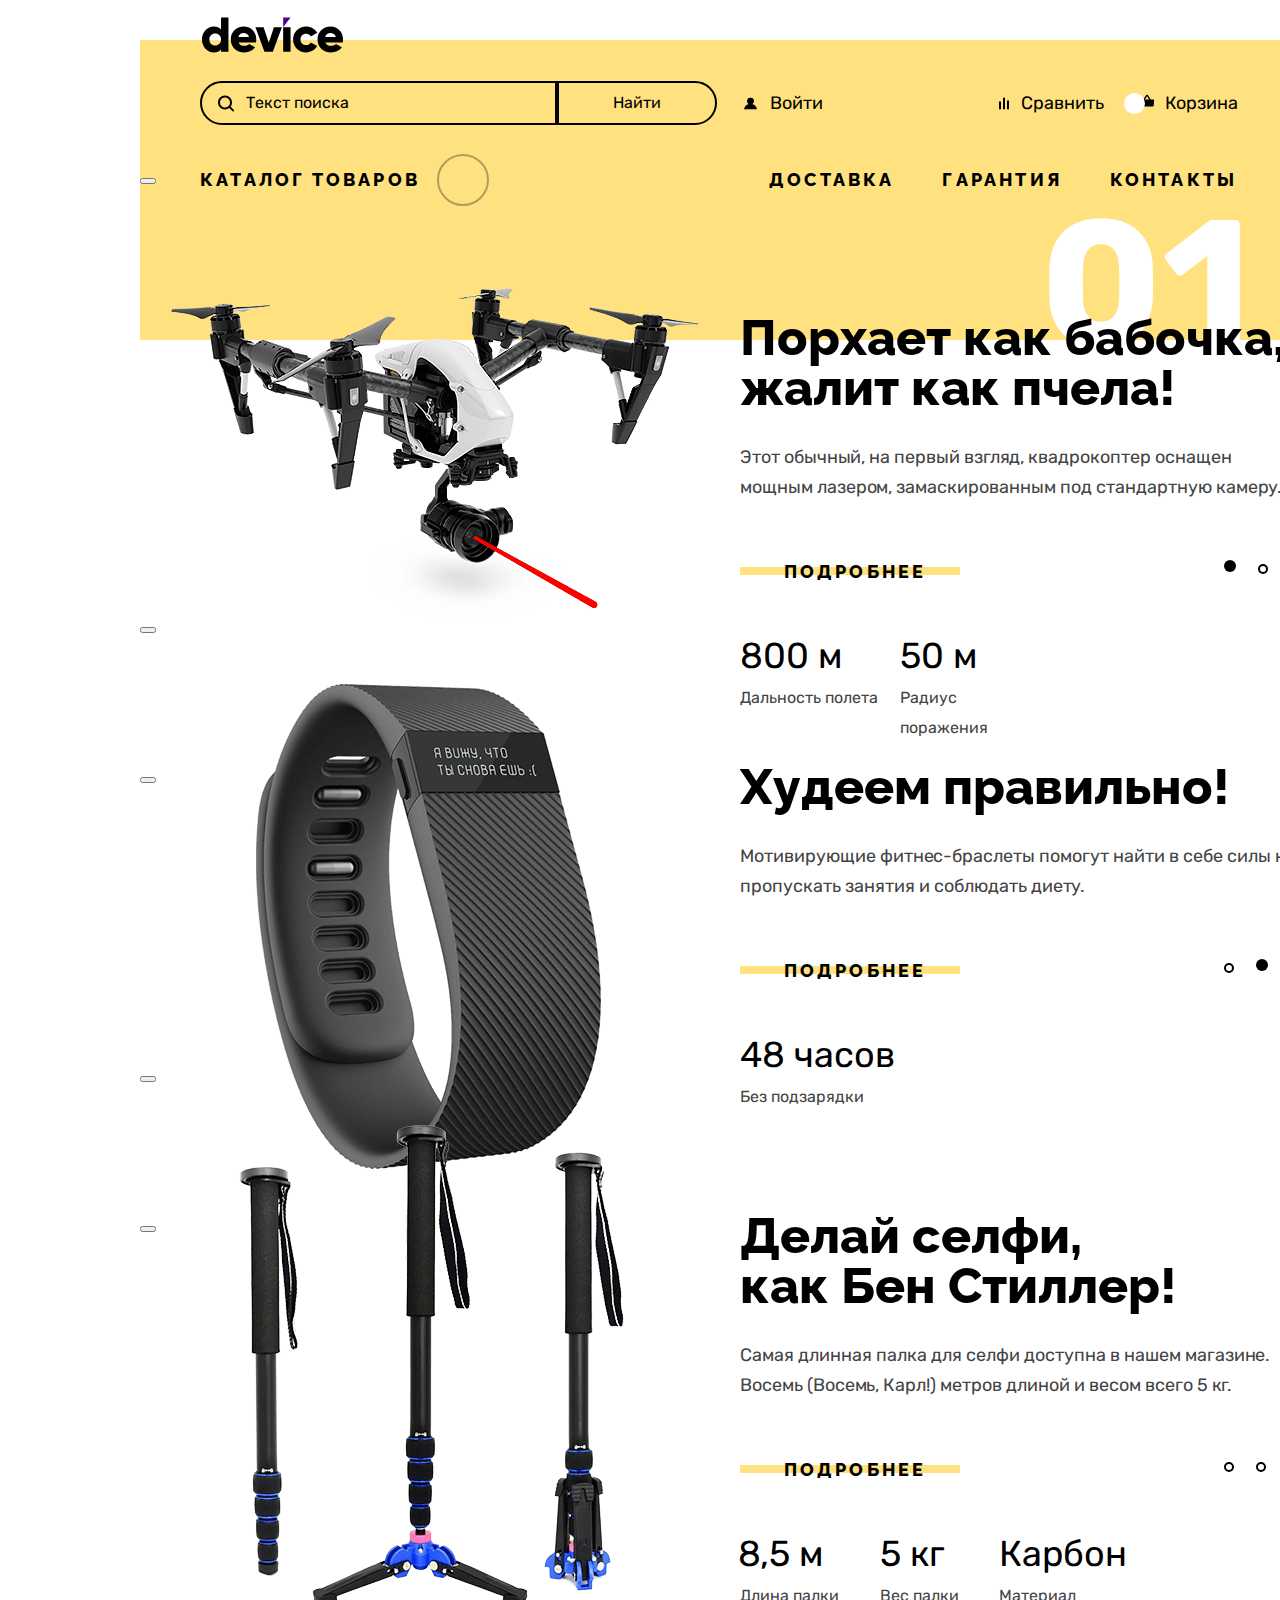
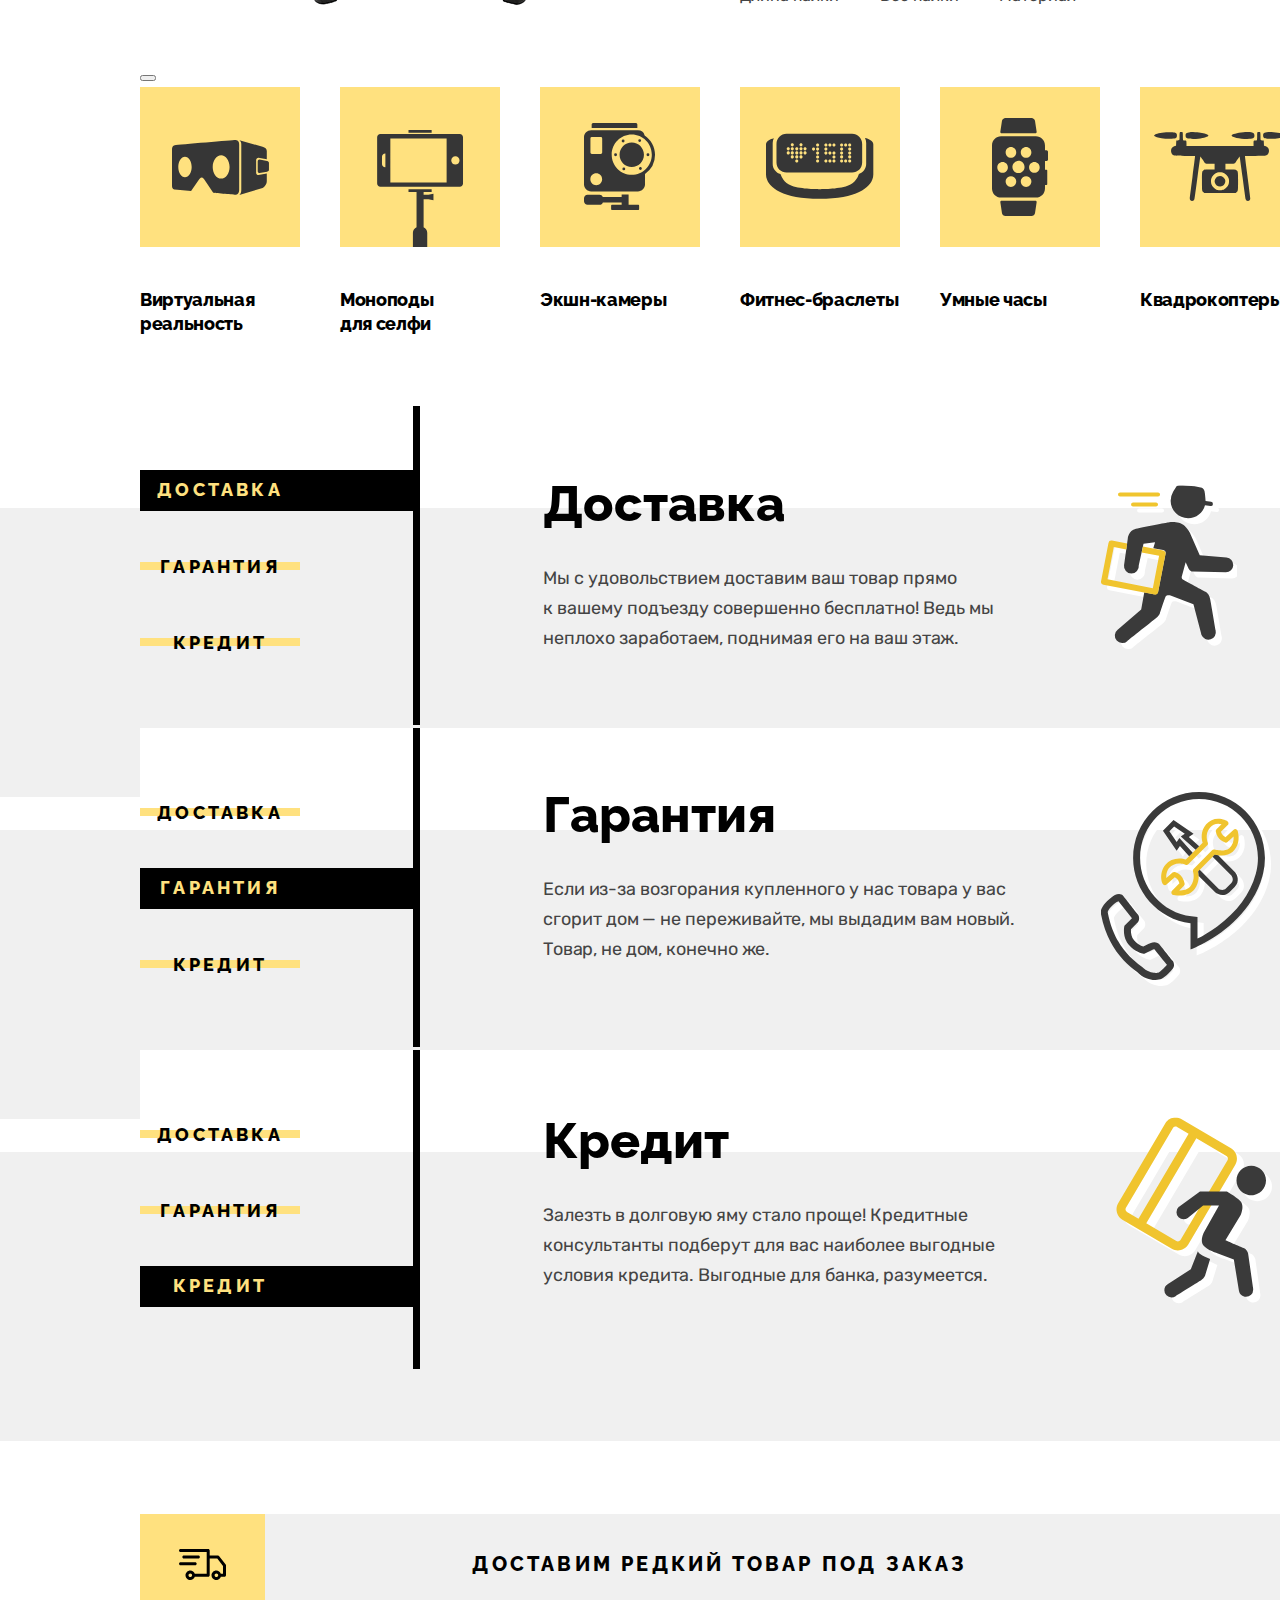
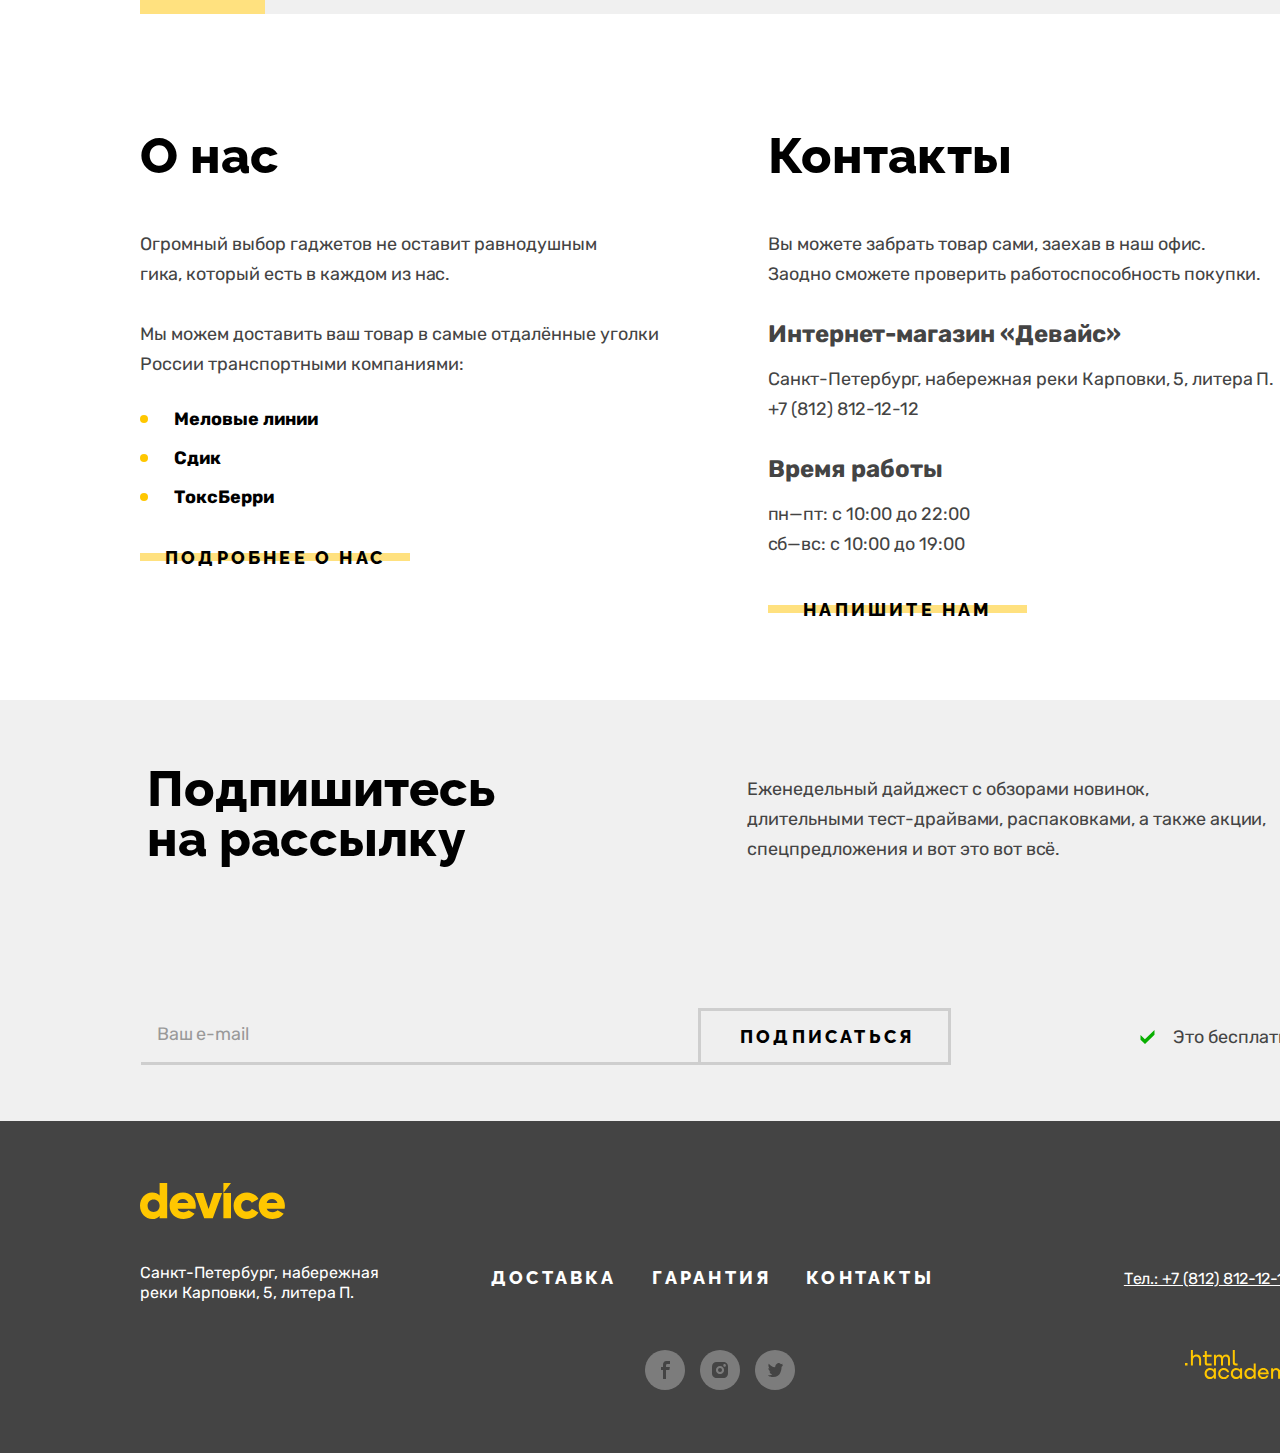
==== commit 9102e934: "Update index.html" ====
--- a/index.html
+++ b/index.html
@@ -9,7 +9,7 @@
   <body>
     <div class="container">
       <header class="main-header">
-        <nav class="navigation container-for-content">
+        <nav class="navigation navigation-main container-for-content">
           <a class="main-logo" href="#">
             <img class="main-logo" src="./images/logo.svg" width="145" height="36" alt="Логотип Device.">
           </a>
@@ -36,10 +36,9 @@
                 <a class="navigation-link" href="#">Сравнить</a>
               </li>
               <li class="navigation-item">
-                <svg class="navigation-image-basket" width="31" height="22" viewBox="0 0 31 22" fill="none" xmlns="http://www.w3.org/2000/svg"><g clip-path="url(#a)">
-                  <path d="m30.3 7.389-3.5.2-3.2-4.9c-.1-.2-.4-.3-.6-.3-.2 0-.5.1-.6.3l-3.2 4.9h-3.5c-.4 0-.7.3-.7.7v.2l1.9 6.8c.2.7.7 1.1 1.4 1.1h9.4c.7 0 1.2-.4 1.4-1.1l1.9-6.9v-.2c0-.4-.3-.8-.7-.8Zm-7.3-3.1 2.2 3.2h-4.3l2.1-3.2Z" fill="#000"/></g><circle cx="10.5" cy="11.389" r="10.5" fill="#fff"/>
-                  <path d="M7.4 15.889a.353.353 0 0 1-.238-.084.353.353 0 0 1-.084-.238v-.448c0-.084.023-.177.07-.28a1.06 1.06 0 0 1 .28-.336l2.968-2.968c.476-.401.849-.742 1.12-1.022.28-.29.476-.565.588-.826.12-.261.182-.532.182-.812 0-.532-.15-.952-.448-1.26-.3-.317-.742-.476-1.33-.476-.374 0-.696.08-.966.238-.271.15-.486.36-.644.63-.15.261-.248.56-.294.896-.02.121-.07.205-.154.252a.4.4 0 0 1-.21.07h-.728a.317.317 0 0 1-.21-.07.269.269 0 0 1-.084-.196c.009-.355.084-.71.224-1.064.14-.364.345-.69.616-.98.28-.29.62-.523 1.022-.7.41-.187.886-.28 1.428-.28.737 0 1.339.135 1.806.406.476.261.826.611 1.05 1.05.224.439.336.92.336 1.442 0 .41-.07.789-.21 1.134-.14.336-.346.667-.616.994a8.073 8.073 0 0 1-.98.98l-2.688 2.73h4.368c.102 0 .182.028.238.084a.296.296 0 0 1 .098.238v.574a.324.324 0 0 1-.098.238c-.056.056-.136.084-.238.084H7.4Z" fill="#000"/><defs><clipPath id="a">
-                  <path fill="#fff" transform="translate(15 2.389)" d="M0 0h16v14H0z"/></clipPath></defs>
+                <svg class="navigation-image-basket" width="16" height="15" viewBox="0 0 16 15" fill="none" xmlns="http://www.w3.org/2000/svg"><g clip-path="url(#a)">
+                  <path d="m15.3 5.389-3.5.2-3.2-4.9c-.1-.2-.4-.3-.6-.3-.2 0-.5.1-.6.3l-3.2 4.9H.7c-.4 0-.7.3-.7.7v.2l1.9 6.7999c.2.7.7 1.1 1.4 1.1h9.4c.7 0 1.2-.4 1.4-1.1l1.9-6.9v-.2c0-.4-.3-.8-.7-.8ZM8 2.289l2.2 3.2H5.9l2.1-3.2Z" fill="#000"/></g><defs><clipPath id="a">
+                  <path fill="#fff" transform="translate(0 .389)" d="M0 0h16v14H0z"/></clipPath></defs>
                 </svg>
                 <a class="navigation-link" href="#">Корзина</a>
               </li>
@@ -48,8 +47,10 @@
           <div class="navigation-second">
             <ul class="information-list reset-list">
               <li class="information-item">
-                <a class="information-link" href="catalog.html">Каталог товаров</a>
-              </li>
+                <a class="information-link information-link-catalog" href="catalog.html">Каталог товаров</a>
+              </li>
+            </ul>
+            <ul class="information-group reset-list">
               <li class="information-item">
                 <a class="information-link" href="#">Доставка</a>
               </li>
@@ -129,12 +130,12 @@
               <p class="property-more">Подробнее</p>
               <ol class="pagination-for-property reset-list">
                 <li class="property-pagination-item">
+                  <button class="property-pagination-button" type="button">
+                    <span class="visually-hidden current-first">Первый слайдер.</span>
+                  </button>
+                </li>
+                <li class="property-pagination-item">
                   <button class="property-pagination-button property-pagination-button-current" type="button">
-                    <span class="visually-hidden current-first">Первый слайдер.</span>
-                  </button>
-                </li>
-                <li class="property-pagination-item">
-                  <button class="property-pagination-button" type="button">
                     <span class="visually-hidden current-second">Второй слайдер.</span>
                   </button>
                 </li>
@@ -173,17 +174,17 @@
               <p class="property-more">Подробнее</p>
               <ol class="pagination-for-property reset-list">
                 <li class="property-pagination-item">
+                  <button class="property-pagination-button" type="button">
+                    <span class="visually-hidden">Первый слайдер.</span>
+                  </button>
+                </li>
+                <li class="property-pagination-item">
+                  <button class="property-pagination-button" type="button">
+                    <span class="visually-hidden">Второй слайдер.</span>
+                  </button>
+                </li>
+                <li class="property-pagination-item">
                   <button class="property-pagination-button property-pagination-button-current" type="button">
-                    <span class="visually-hidden">Первый слайдер.</span>
-                  </button>
-                </li>
-                <li class="property-pagination-item">
-                  <button class="property-pagination-button" type="button">
-                    <span class="visually-hidden">Второй слайдер.</span>
-                  </button>
-                </li>
-                <li class="property-pagination-item">
-                  <button class="property-pagination-button" type="button">
                     <span class="visually-hidden current-threed">Третий слайдер.</span>
                   </button>
                 </li>
--- a/styles/styles.css
+++ b/styles/styles.css
@@ -73,6 +73,23 @@
   background-color: #FFE17F;
   position: relative;
   margin-bottom: 35px;
+}
+
+.navigation-main {
+  margin-bottom: 0;
+}
+
+.navigation-main::after {
+  position: absolute;
+  content: "01";
+  font-family: "Rubik", sans-serif;
+  font-size: 180px;
+  line-height: 30px;
+  font-weight: 700;
+  text-align: center;
+  color: #FFFFFF;
+  right: 49px;
+  bottom: 40px;
 }
 
 .main-logo {
@@ -114,6 +131,7 @@
 }
 
 .search-form {
+  position: relative;
   display: flex;
   width: 517px;
   padding-left: 60px;
@@ -135,10 +153,19 @@
 .search-field {
   display: block;
   width: 359px;
-  padding: 10px 50px 10px 48px;
+  outline: none;
+  padding: 8px 50px 8px 44px;
   border: 2px solid #000000;
   background-color: #FFE17F;
   border-radius: 50px 0 0 50px;
+  box-sizing: border-box;  
+}
+
+.search-image {
+  position: absolute;
+  top: 14px;
+  left: 78px;
+  z-index: 1;
 }
 
 .button-search {
@@ -149,7 +176,7 @@
   color: #000000;
   text-align: center;
   width: 160px;
-  padding: 10px 56px;
+  padding: 10px 56px 10px 54px;
   background-color: #FFE17F;
   border: 2px solid #000000;
   border-radius: 0 50px 50px 0;
@@ -158,8 +185,8 @@
 .navigation-first {
   display: flex;
   margin: 0;
-  padding-top: 39px;
-  margin-bottom: 30px;
+  padding-top: 41px;
+  margin-bottom: 40px;
 }
 
 .navigation-list {
@@ -167,13 +194,16 @@
   width: 470px;
   align-items: center;
   margin: 0 auto;
-  padding: 0;
-  padding-right: 60px;
+  padding: 0 60px 0 0;
 }
 
 .navigation-item:first-child {
-  position: relative;
   margin-right: 198px;
+}
+
+.navigation-item:first-child,
+.navigation-catalog:first-child {
+  position: relative;
 }
 
 .navigation-image {
@@ -184,8 +214,12 @@
 }
 
 .navigation-item:nth-child(2) {
-  position: relative;
   margin-right: 61px;
+}
+
+.navigation-item:nth-child(2),
+.navigation-catalog:nth-child(3) {
+  position: relative;
 }
 
 .navigation-image-compare {
@@ -199,11 +233,37 @@
   position: relative;
 }
 
+.navigation-catalog:nth-child(4) {
+  position: relative;
+}
+
 .navigation-image-basket {
   position: absolute;
+  top: 6px;
+  bottom: 4.5px;
+  left: -26px;
+}
+
+.navigation-item:nth-child(3)::before, 
+.navigation-catalog:nth-child(4)::before {
+  position: absolute;
+  content: " ";
+  width: 21px;
+  height: 21px;
   top: 4.5px;
-  bottom: 4.5px;
-  left: -43px;
+  right: 93px;
+  border-radius: 50%;
+  background-color: #FFFFFF;
+  z-index: 1;
+}
+
+.navigation-item:nth-child(3)::after, 
+.navigation-catalog:nth-child(4)::after {
+  position: absolute;
+  content: url("../images/icons/two.svg");
+  top: -1px;
+  right: 100px;
+  z-index: 1;
 }
 
 .navigation-catalog:first-child {
@@ -220,30 +280,53 @@
 
 .navigation-second {
   display: flex;
+  width: 1160px;
   margin: 0;
 }
 
 .information-list {
-  display: flex;
-  width: 1040px;
-  padding: 0 60px 152px 60px;
-  margin: 0;
-}
-
-.information-list-catalog {
-  padding: 0 60px 38px 60px;
-}
-
-.information-item:first-child {
-  margin-right: 349px;
-}
-
-.information-item:nth-child(2) {
-  margin-right: 47px;
-}
-
-.information-item:nth-child(3) {
-  margin-right: 50px;
+  position: relative;
+  display: flex;
+  width: 530px;
+  padding: 0 0 145px 60px;
+  margin: 0;
+}
+
+.information-group {
+  display: grid;
+  grid-template-columns: repeat(3, auto);
+  column-gap: 45px;
+  width: 471px;
+  padding: 0 60px 145px 0;
+  margin: 0 0 0 auto;
+}
+
+.information-list-catalog, 
+.information-group-catalog {
+  padding-bottom: 38px;
+}
+
+.information-link-catalog::after {
+  position: absolute;
+  content: " ";
+  width: 48px;
+  height: 48px;
+  top: -11px;
+  right: 241px;
+  border-radius: 50%;
+  background-color: transparent;
+  border: 2px solid #000000;
+  opacity: 0.3;
+}
+
+.information-link-catalog::before {
+  position: absolute;
+  content: url("../images/icons/plus.svg");
+  width: 48px;
+  height: 48px;
+  top: 6px;
+  left: 315px;
+  opacity: 0.3;
 }
 
 .description-promo,
@@ -283,6 +366,7 @@
   font-size: 36px;
   line-height: 30px;
   font-weight: 400;
+  margin: 0 0 12px;
 }
 
 .detail {
@@ -290,58 +374,107 @@
   line-height: 30px;
   font-weight: 400;
   color: #444444;
+  margin: 0;
 }
 
 .gallery-column {
   display: flex;
   justify-content: space-between;
-  margin: 0;
 }
 
 .gallery {
   width: 560px;
+  margin-top: -180px;
+  z-index: 1;
 }
 
 .description-item {
   width: 560px;
+  margin-top: -150px;
+  z-index: 1;
 }
 
 .description-promo {
   margin: 0;
-  margin-top: 123px;
+  margin: 123px 0 29px 0;
+}
+
+.description-property {
+  margin: 0 0 49px;
 }
 
 .property-more {
   width: 220px;
+  margin: 0;
+  padding: 10px 5px;
 }
 
 .property-wrapper {
+  position: relative;
   display: flex;
   justify-content: space-between;
   width: 560px;
+  margin-bottom: 49px;
+}
+
+.property-more::after {
+  position: absolute;
+  content: " ";
+  width: 220px;
+  height: 8px;
+  left: 0;
+  top: 16px;
+  background-color: #FFE17F;
+  z-index: -1;
 }
 
 .pagination-for-property {
   display: flex;
   min-width: 76px;
   justify-content: space-between;
+  margin: 0;
+  padding: 0;
+}
+
+.property-pagination-button {
+  width: 10px;
+  height: 10px;
+  border-radius: 50%;
+  border: 2px solid #000000;
+  background-color: #FFFFFF;
+  padding: 0;
+  cursor: pointer;
+}
+
+.property-pagination-button-current {
+  width: 12px;
+  height: 12px;
+  border-radius: 50%;
+  background-color: #000000;
+  padding: 0;
+  border: 0;
+  cursor: pointer;
 }
 
 .property-current {
   display: grid;
   grid-template-columns: 140px 147px;
   column-gap: 20px;
-  padding: 0;
-  padding-right: 253px;
-  margin: 0;
+  padding: 0 253px 0 0;
+  margin: 0;
+}
+
+.property {
+  margin: 0;
+  padding: 0;
 }
 
 .property-last {
   display: grid;
   grid-template-columns: 100px 79px 126px;
   column-gap: 40px;
-  padding: 0;
-  padding-right: 253px;
+  padding: 0 175px 0 0;
+  margin: 0;
 }
 
 /* ------goods------ */
@@ -490,8 +623,7 @@
 }
 
 .info-title {
-  margin: 0;
-  margin-bottom: 34px;
+  margin: 0 0 34px 0;
 }
 
 .servises-offer {
@@ -505,10 +637,6 @@
 
 .servises-offer li:nth-child(3) {
   margin-bottom: 0;
-}
-
-.servis-hidden {
-  display: none;
 }
 
 .order-delivery {
@@ -541,7 +669,8 @@
 
 .aboutus-information {
   display: flex;
-  margin: 0 0 70px;
+  margin-top: 0;
+  margin-bottom: 70px;
 }
 
 .about {
@@ -786,7 +915,7 @@
 
 .breadcrumbs-item::after {
   position: absolute;
-  content: url(../images/icons/arrow-right.svg);
+  content: url("../images/icons/arrow-right.svg");
   width: 4px;
   height: 7px;
   top: -1px;
@@ -807,20 +936,23 @@
 
 .catalog-title,
 .result-of-search,
-.show-more-button{
+.show-more-button {
   font-family: "Raleway", sans-serif;
   font-size: 16px;
   line-height: 19px;
   font-weight: 800;
   text-transform: uppercase;
+  letter-spacing: 3.2px;
 }
 
 .show-more-button {
   text-align: center;
-  letter-spacing: 3.2px;
   display: block;
   border: 0;
-  padding: 18px 294.5px;
+  padding: 18px 290px;
+  background-color: transparent;
+  border: 3px solid #E5E5E5;
+  margin-bottom: 44px;
 }
 
 .select-control {
@@ -852,14 +984,31 @@
 }
 
 .choice-button {
+  position: relative;
   font-family: "Raleway", sans-serif;
   font-size: 18px;
   line-height: 21px;
   font-weight: 800;
   text-transform: uppercase;
+  letter-spacing: 3.2px;
   text-align: center;
   color: #000000;
+  width: 220px;
+  padding: 10px 5px;
+  border: 0;
+  background-color: transparent;
+  z-index: 1;
+}
+
+.choice-button::after {
+  position: absolute;
+  content: " ";
+  width: 220px;
+  height: 8px;
+  left: 0;
+  top: 16px;
   background-color: #FFE17F;
+  z-index: -1;
 }
 
 .pagination-link {
@@ -870,6 +1019,7 @@
   text-transform: uppercase;
   color: #000000;
   text-decoration: none;
+  letter-spacing: 3.2px;
 }
 
 .pagination-number {
@@ -884,15 +1034,236 @@
 
 .catalog {
   display: flex;
-  margin: 0 140px;
+  padding: 0 140px;
+  background-color: #F0F0F0;
 }
 
 .catalog-filter {
   width: 320px;
+  padding-left: 60px;
+  padding-right: 60px;
+  padding-top: 25px;
+  box-sizing: border-box;
+}
+
+.catalog-title {
+  margin: 0;
+  margin-bottom: 72px;
+}
+
+.catalog-filter-price,
+.catalog-filter-group {
+  margin: 0;
+  padding: 0;
+  border: 0;
+}
+
+.range-price {
+  position: relative;
+  padding: 0;
+  margin-bottom: 20px;
+}
+
+.range-price::before{
+  position: absolute;
+  content: " ";
+  width: 200px;
+  border-top: 2px solid #000000;
+  top: -12px;
+}
+
+.range-scale {
+  position: relative;
+  height: 2px;
+  background-color: #DCDCDC;
+  margin-bottom: 15px;
+}
+
+.range-bar {
+  position: absolute;
+  height: 2px;
+  background-color: #000000;
+}
+
+.range-toggle {
+  position: absolute;
+  width: 18px;
+  height: 18px;
+  background-color: #EBEBEB;
+  border: 2px solid #242424;
+  border-radius: 50%;
+  cursor: pointer;
+}
+
+.range-toggle:hover {
+  background-color: #EBEBEB;
+  border: 2px solid rgba(0,0,0,0.5);
+}
+
+.range-toggle:active {
+  background-color: #000000;
+}
+
+.range-toggle:focus {
+  outline: 2px solid #AF4FFF;
+}
+
+.toggle-min {
+  top: -8px;
+  left: -9px;
+}
+
+.toggle-max {
+  top: -8px;
+  right: -9px;
+}
+
+.container-price {
+  display: flex;
+  width: 168px;
+}
+
+.field-price {
+  font-size: 15px;
+  line-height: 18px;
+  font-weight: 400;
+  opacity: 0.3;
+  display: flex;
+  align-items: flex-end;
+  margin-left: -15px;
+  margin-bottom: 47px;
+}
+
+.range-input {
+  font-size: 15px;
+  line-height: 18px;
+  font-weight: 400;
+  border:0;
+  padding: 0;
+  padding-left: 5px;
+}
+
+.range-first{
+  width: 75px;
+  margin-right: 20px;
+}
+
+.range-second {
+  width: 75px;
+}
+
+.range-input::-webkit-outer-spin-button,
+.range-input::-webkit-inner-spin-button {
+  appearance: none;
+  margin: 0;
+}
+
+.catalog-filter-title {
+  position: relative;
+  padding: 0;
+  margin-bottom: 20px;
+}
+
+.catalog-filter-title::before{
+  position: absolute;
+  content: " ";
+  width: 200px;
+  border-top: 2px solid #000000;
+  top: -12px;
+}
+
+.catalog-filter-list {
+  margin: 0;
+  padding: 0;
+}
+  
+.catalog-filter-item {
+  margin-bottom: 17px;
+}
+
+.catalog-filter-item:last-child {
+  margin-bottom: 47px;
+}
+
+.catalog-filter-final {
+  margin-bottom: 20px;
+}
+
+.catalog-filter-final:last-child {
+  margin-bottom: 35px;
+}
+
+.control {
+  position: relative;
+  display: block;
+  padding-left: 36px;
+}
+
+.control-mark {
+  position: absolute;
+  top: 2px;
+  left: 0;
+  width: 20px;
+  height: 20px;
+  border: 2px solid #000000;
+  border-radius: 3px;
+}
+
+.control-mark-calm {
+  border: 2px solid #CCCCCC;
+  border-radius: 3px;
+}
+
+.control-input[type="checkbox"]:checked + .control-mark::before {
+  position: absolute;
+  content: " ";
+  top: 5px;
+  left: 5px;
+  width: 10px;
+  height: 10px;
+  background-image: url("../images/icons/black-tick.svg");
+}
+
+.control-input[type="radio"] + .control-mark {
+  border-radius: 50%;
+}
+
+.control-input[type="radio"]:checked + .control-mark::before {
+  position: absolute;
+  content: " ";
+  top: 6px;
+  left: 6px;
+  width: 8px;
+  height: 8px;
+  background-color: #000000;
+  border-radius: 50%;
 }
 
 .catalog-right-column {
   width: 840px;
+}
+
+.sorting-container {
+ display: flex;
+}
+
+.result-of-search {
+  margin: 0;
+  padding: 25.5px 0 25.5px 40px;
+  margin-right: 197px;
+}
+
+.select-control {
+  width: 159px;
+  border: 0;
+  padding-top: 20px;
+  padding-bottom: 20px;
+  margin-right: 197px;
+  background-color: #F0F0F0;
+  background-image: url("../images/icons/arrow-down.svg");
+  background-repeat: no-repeat;
+  background-position: right 10.97px center;
+  appearance: none;
 }
 
 .catalog-list {
@@ -901,11 +1272,65 @@
   gap: 44px 40px;  
   margin: 0;
   padding: 0;
+  margin-bottom: 44px;
+}
+
+.catalog-container{
+  padding: 70px 40px 78px;
+  background-color: #FFFFFF;
+}  
+
+.catalog-description-wrapper {
+  display: flex;
+  justify-content: space-between;
+}
+
+.catalog-image {
+  margin-bottom: 32px;
+}
+
+.catalog-description {
+  font-size: 18px;
+  letter-spacing: -0.32px;
+  width: 240px;
+  margin: 0;
 }
 
 .pagination {
   display: flex;
-  width: 760px;
+  justify-content: space-between;
+  margin: 0;
+  padding: 0;
+  background-color: #EBEBEB;
+}
+
+.pagination-prev {
+  margin: 0;
+  padding: 0;
+  padding: 20.5px 25px;
+}
+
+.pagination-next {
+  margin: 0;
+  padding: 0;
+  padding: 20.5px 25px;
+}
+
+.pagination-main {
+  display: flex; 
+  margin: 0;
+  padding: 0;
+  padding: 15.5px 145.5px;
+  justify-content: center;
+  align-items: center;
+}
+
+.pagination-item {
+  display: flex;
+  width: 40px;
+  height: 40px;
+  justify-content: center;
+  align-items: center;
 }
 
 /* ------footer ------ */
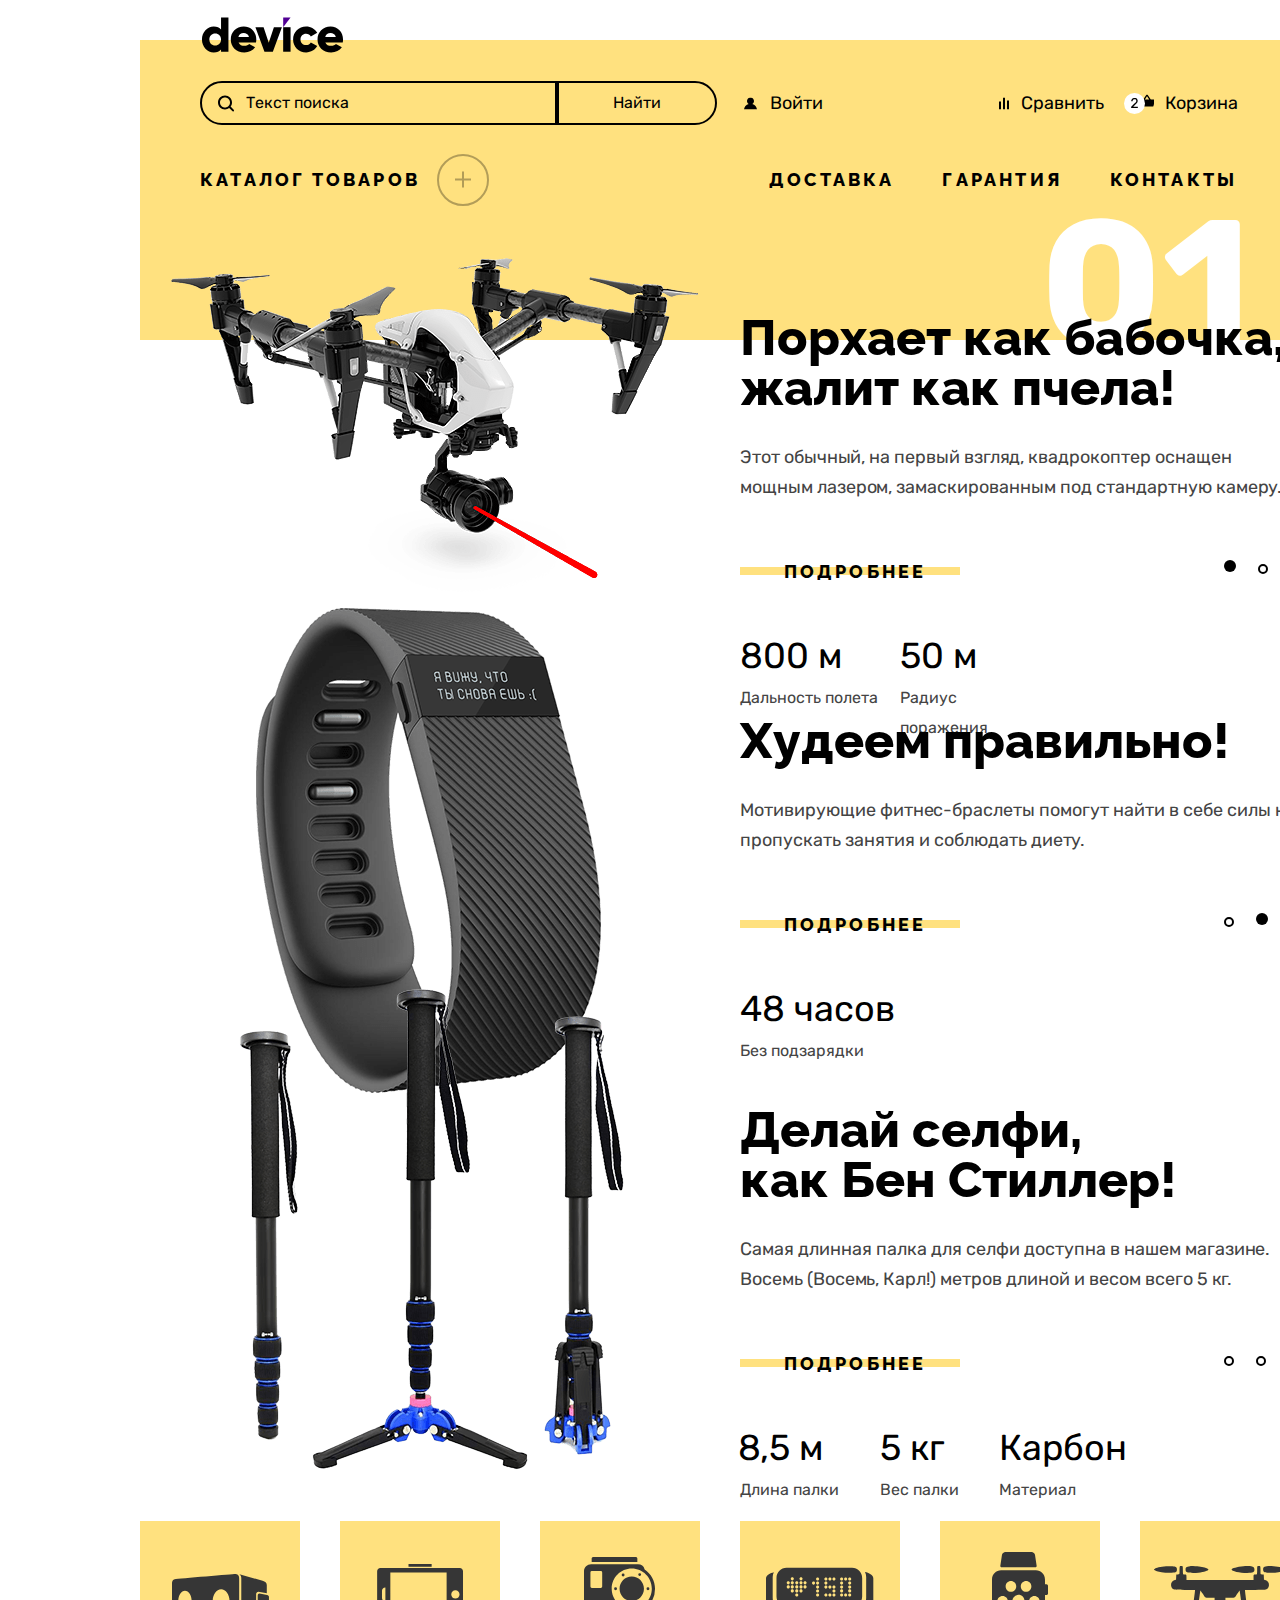
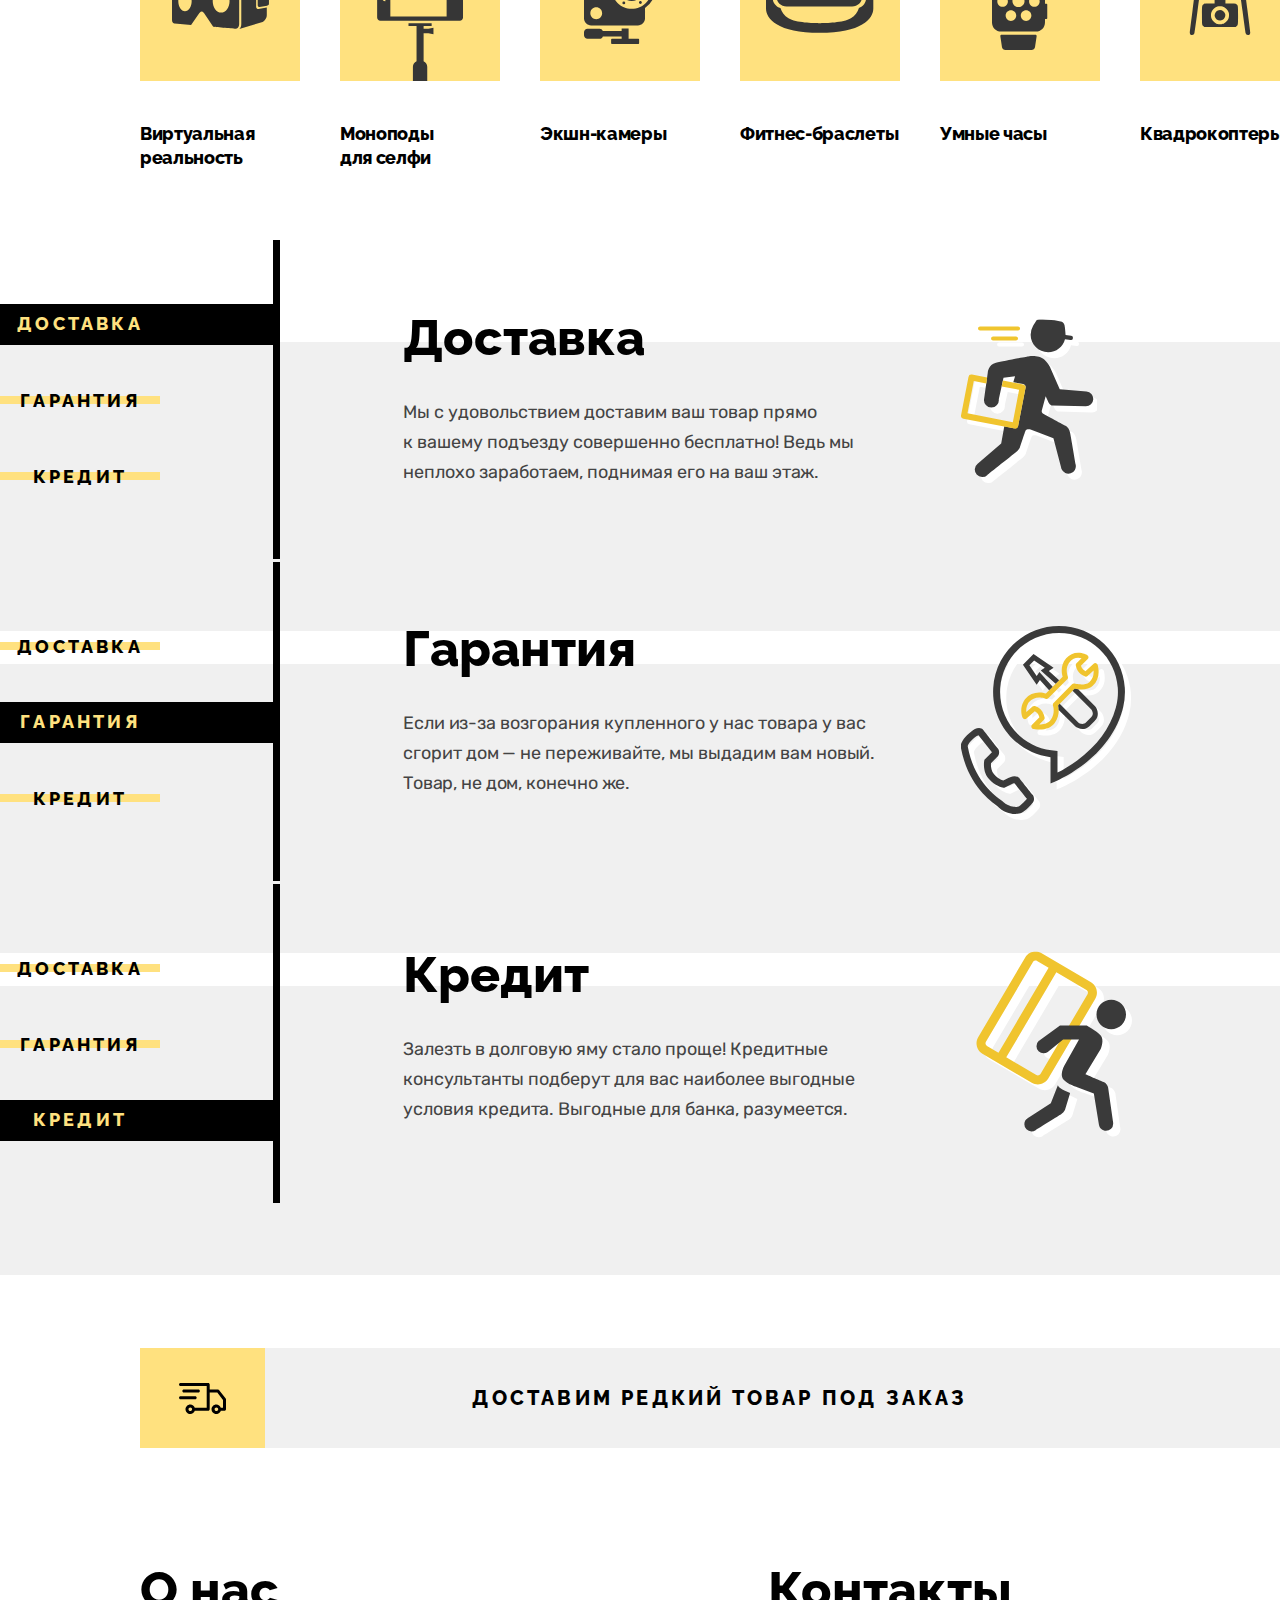
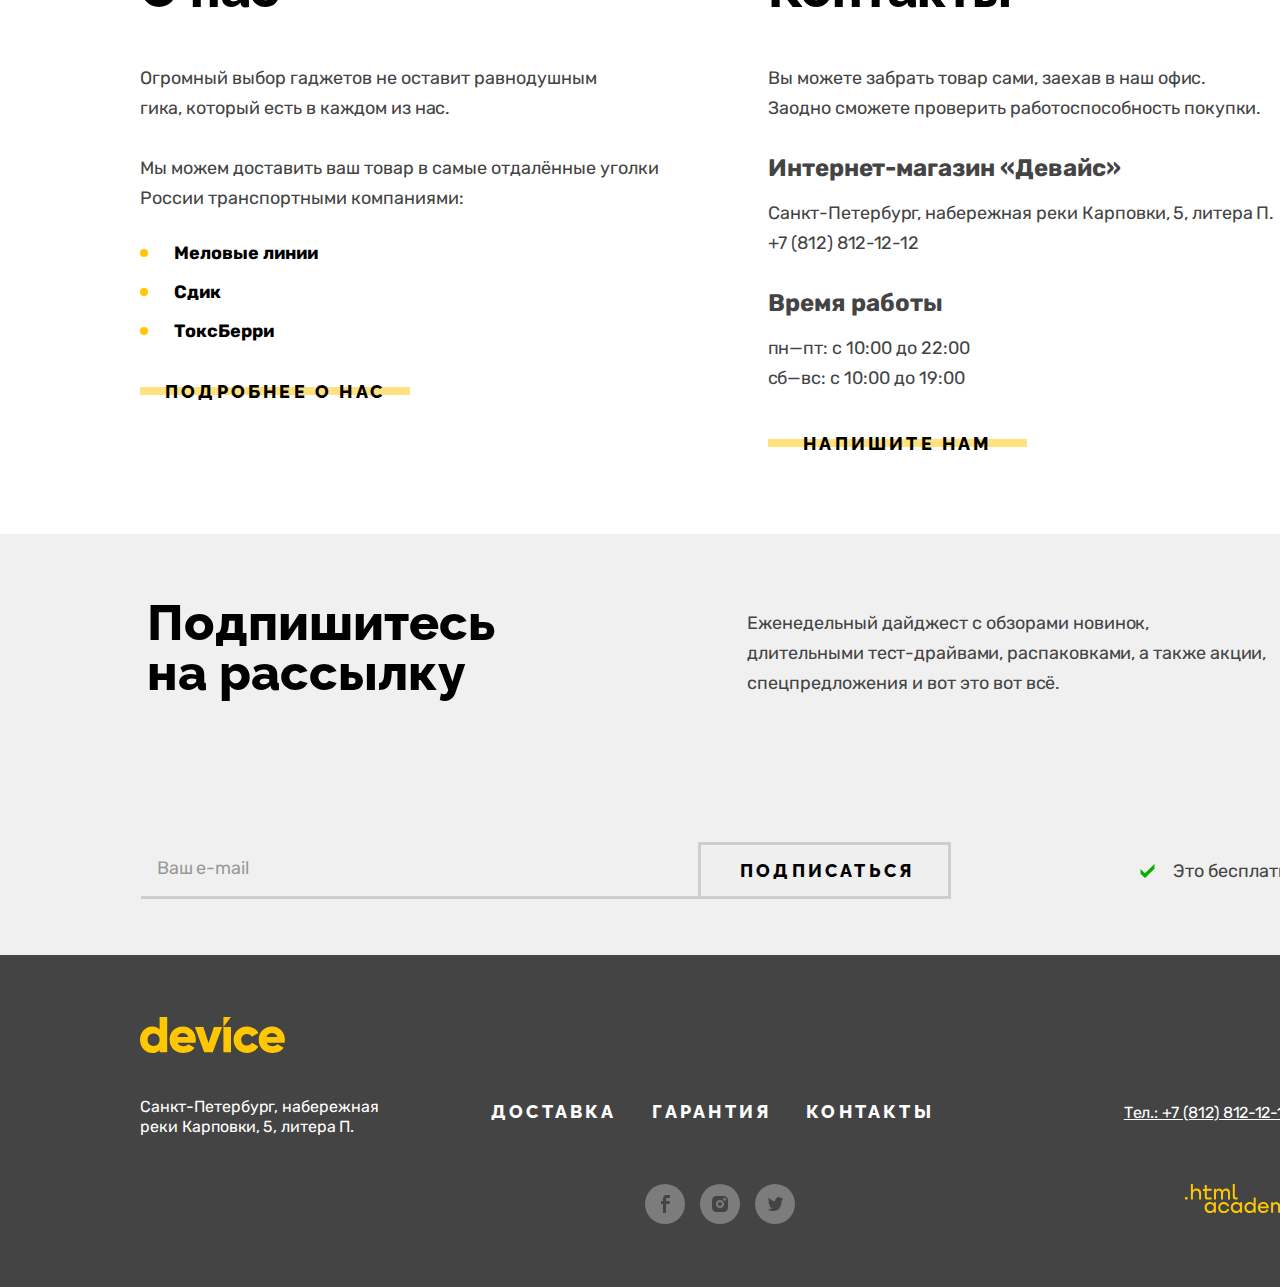
==== commit 9fc23535: "Update index.html" ====
--- a/index.html
+++ b/index.html
@@ -69,11 +69,11 @@
         <div class="gallery-column container-for-content">
           <section class="gallery">
             <h2 class="visually-hidden">Фотогалерея.</h2>
-            <button class="slider-button slider-prev" type="button">
+            <button class="slider-button slider-prev visually-hidden" type="button">
               <span class="visually-hidden">Предыдущее фото.</span>
             </button>
             <img class="slider-image" src="./images/catalog/quadrocopter.png" width="560" height="560" alt="Фотография квадрокоптер.">
-            <button class="slider-button slider-next" type="button">
+            <button class="slider-button slider-next visually-hidden" type="button">
               <span class="visually-hidden">Следующее фото.</span>
             </button>
           </section>
@@ -115,11 +115,11 @@
         <div class="gallery-column container-for-content">
           <section class="gallery">
             <h2 class="visually-hidden">Фотогалерея.</h2>
-            <button class="slider-button slider-prev" type="button">
+            <button class="slider-button slider-prev visually-hidden" type="button">
               <span class="visually-hidden">Предыдущее фото.</span>
             </button>
             <img class="slider-image" src="./images/catalog/fitness-bracelet.png" width="560" height="560" alt="Фотография фитнес-браслеты.">
-            <button class="slider-button slider-next" type="button">
+            <button class="slider-button slider-next visually-hidden" type="button">
               <span class="visually-hidden">Следующее фото.</span>
             </button>
           </section>
@@ -159,11 +159,11 @@
         <div class="gallery-column container-for-content">
           <section class="gallery">
             <h2 class="visually-hidden">Фотогалерея.</h2>
-            <button class="slider-button slider-prev" type="button">
+            <button class="slider-button slider-prev visually-hidden" type="button">
               <span class="visually-hidden">Предыдущее фото.</span>
             </button>
             <img class="slider-image" src="./images/catalog/selfie-stick.png" width="560" height="560" alt="Фотография палка для селфи.">
-            <button class="slider-button slider-next" type="button">
+            <button class="slider-button slider-next visually-hidden" type="button">
               <span class="visually-hidden">Следующее фото.</span>
             </button>
           </section>  
@@ -264,7 +264,7 @@
             </li>
           </ul>
         </section>
-        <div class="servis-wrapper container-for-content">
+        <div class="servis-wrapper">
           <section class="servises">
             <h2 class="visually-hidden">Сервис.</h2>
             <ul class="servises-offer reset-list">
@@ -286,7 +286,7 @@
             </p>           
           </article>
         </div>
-        <div class="servis-wrapper container-for-content servis-hidden">
+        <div class="servis-wrapper servis-hidden">
           <section class="servises">
           <h2 class="visually-hidden">Сервис.</h2>
             <ul class="servises-offer reset-list">
@@ -308,7 +308,7 @@
             </p>  
           </article>
         </div> 
-        <div class="servis-wrapper container-for-content servis-hidden">
+        <div class="servis-wrapper servis-hidden">
           <section class="servises">
           <h2 class="visually-hidden">Сервис.</h2>
             <ul class="servises-offer reset-list">
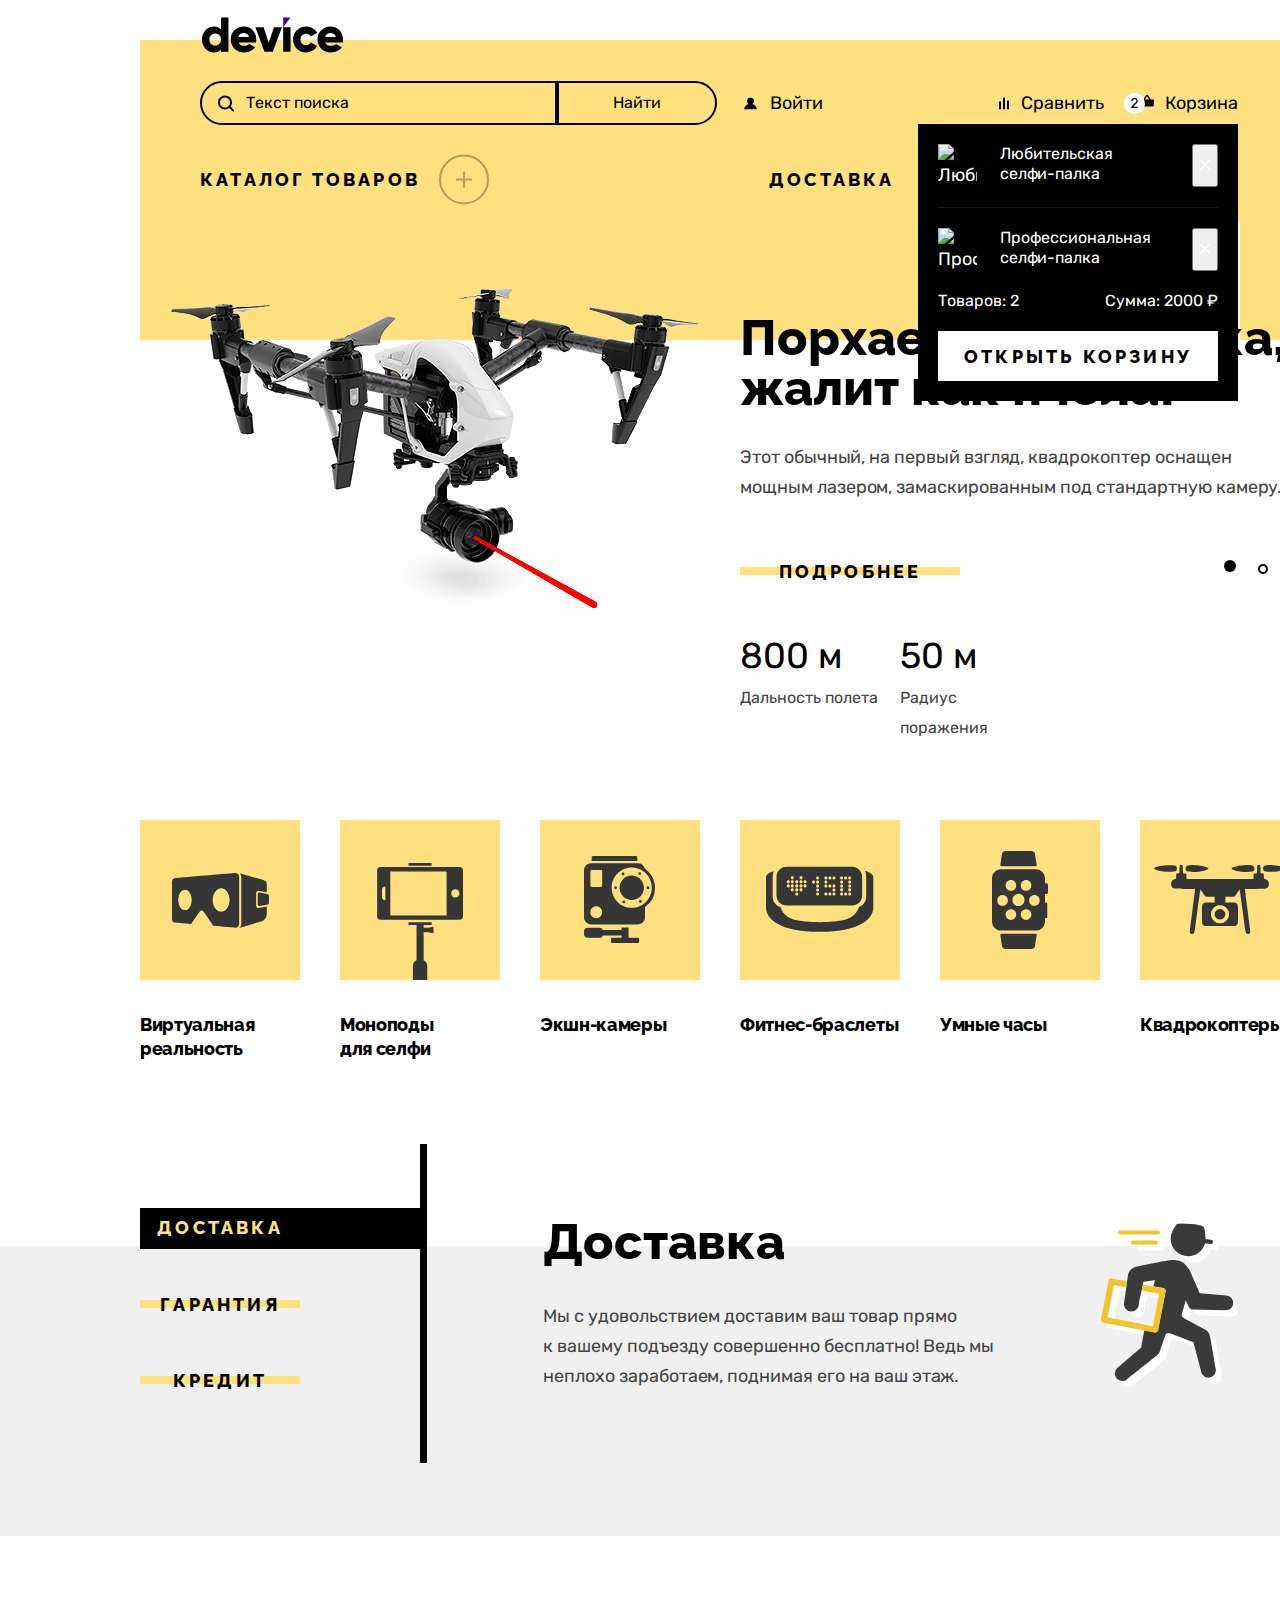
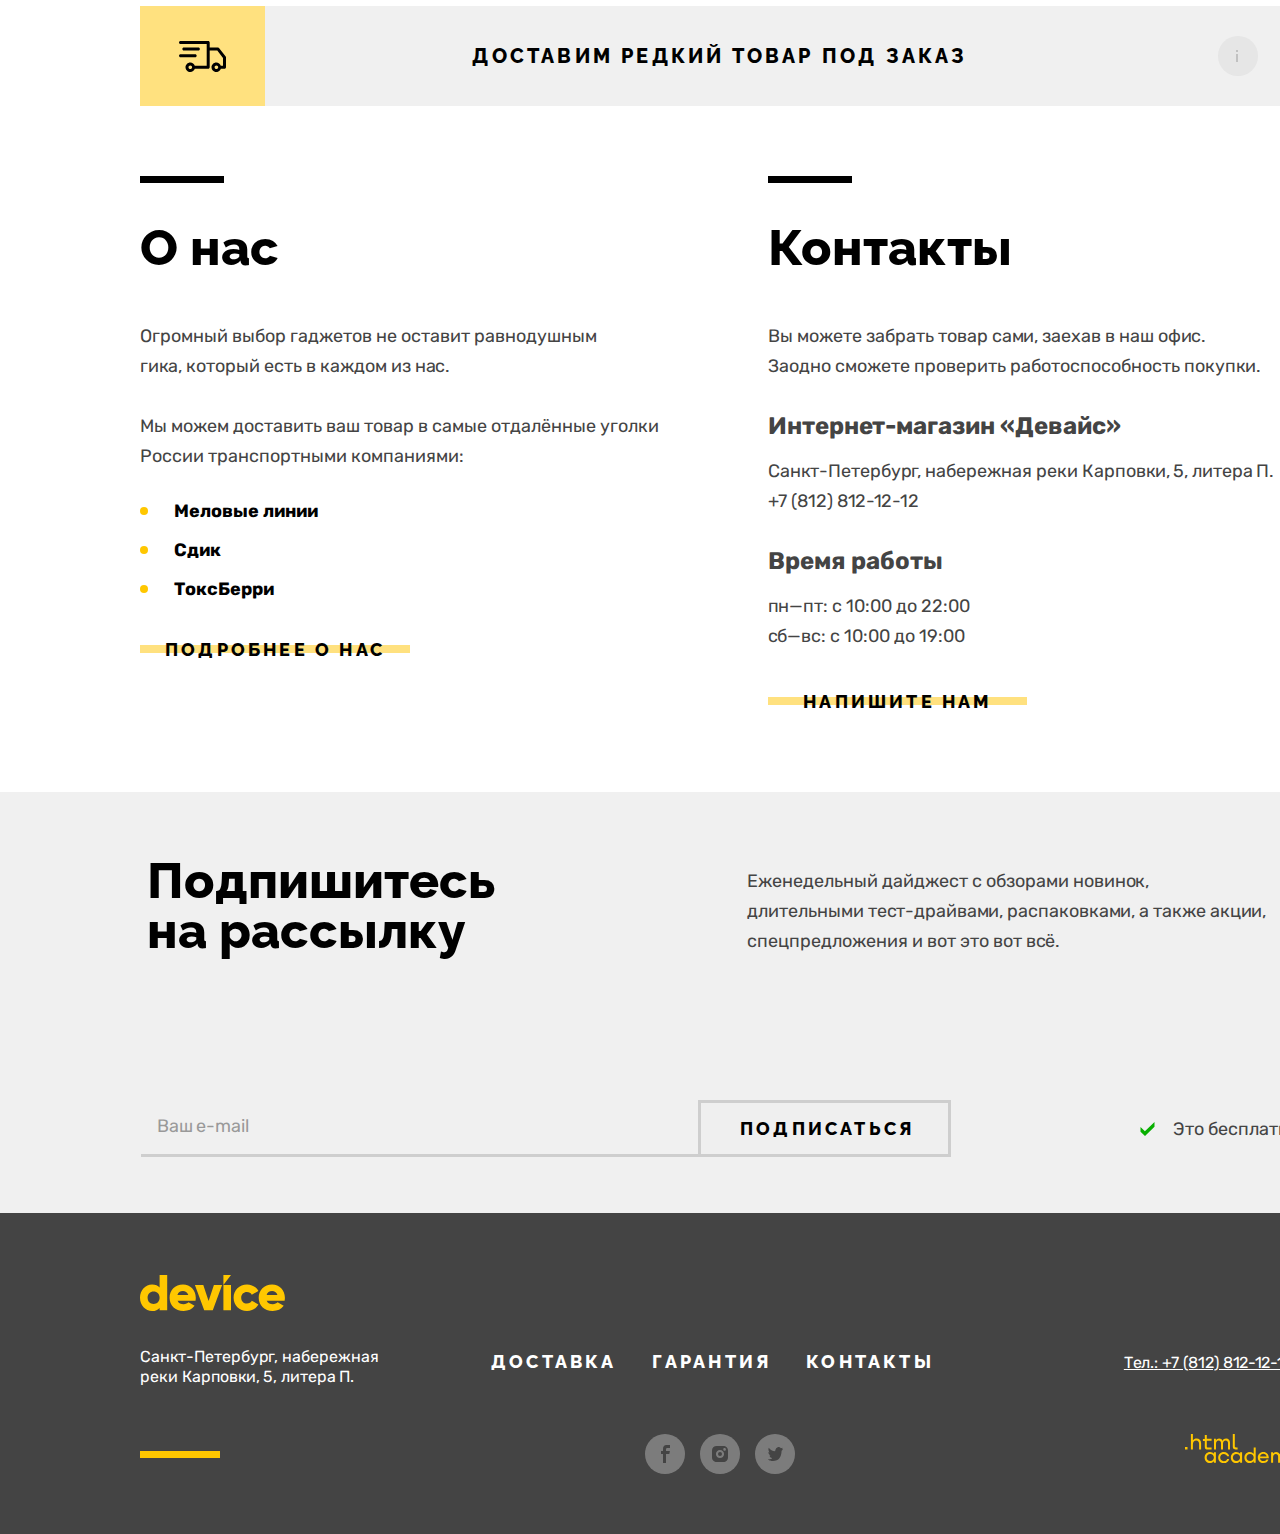
==== commit 715ea003: "Update index.html" ====
--- a/index.html
+++ b/index.html
@@ -23,31 +23,82 @@
             </form>
             <ul class="navigation-list reset-list">
               <li class="navigation-item">
-                <svg class="navigation-image" width="15" height="13" viewBox="0 0 15 13" fill="none" xmlns="http://www.w3.org/2000/svg"><g clip-path="url(#a)">
-                  <path d="M1 12.39h13c-.2-2.6-2.1-4.8-4.7-5.5 1-.6 1.7-1.7 1.7-3 0-1.9-1.6-3.5-3.5-3.5S4 1.99 4 3.89c0 1.3.7 2.4 1.7 3-2.6.7-4.5 2.9-4.7 5.5Z" fill="#000"/></g><defs><clipPath id="a"><path fill="#fff" transform="translate(0 .39)" d="M0 0h15v12H0z"/></clipPath></defs>
-                </svg>
-                <a class="navigation-link" href="#">Войти</a>
+                <a class="navigation-link" href="#">Войти
+                  <svg class="navigation-image" width="15" height="13" viewBox="0 0 15 13" fill="none" xmlns="http://www.w3.org/2000/svg"><g clip-path="url(#a)">
+                    <path d="M1 12.39h13c-.2-2.6-2.1-4.8-4.7-5.5 1-.6 1.7-1.7 1.7-3 0-1.9-1.6-3.5-3.5-3.5S4 1.99 4 3.89c0 1.3.7 2.4 1.7 3-2.6.7-4.5 2.9-4.7 5.5Z" fill="#000"/></g><defs><clipPath id="a"><path fill="#fff" transform="translate(0 .39)" d="M0 0h15v12H0z"/></clipPath></defs>
+                  </svg>
+                </a>
               </li>  
               <li class="navigation-item">
-                <svg class="navigation-image-compare" width="10" height="13" viewBox="0 0 10 13" fill="none" xmlns="http://www.w3.org/2000/svg"><g clip-path="url(#a)" fill="#000">
-                  <path d="M6 .39H4v12h2v-12ZM2 4.39H0v8h2v-8ZM10 3.39H8v9h2v-9Z"/></g><defs><clipPath id="a">
-                  <path fill="#fff" transform="translate(0 .39)" d="M0 0h10v12H0z"/></clipPath></defs>
-                </svg>
-                <a class="navigation-link" href="#">Сравнить</a>
+                <a class="navigation-link" href="#">Сравнить
+                  <svg class="navigation-image-compare" width="10" height="13" viewBox="0 0 10 13" fill="none" xmlns="http://www.w3.org/2000/svg"><g clip-path="url(#a)" fill="#000">
+                    <path d="M6 .39H4v12h2v-12ZM2 4.39H0v8h2v-8ZM10 3.39H8v9h2v-9Z"/></g><defs><clipPath id="a">
+                    <path fill="#fff" transform="translate(0 .39)" d="M0 0h10v12H0z"/></clipPath></defs>
+                  </svg>
+                </a>
               </li>
               <li class="navigation-item">
-                <svg class="navigation-image-basket" width="16" height="15" viewBox="0 0 16 15" fill="none" xmlns="http://www.w3.org/2000/svg"><g clip-path="url(#a)">
-                  <path d="m15.3 5.389-3.5.2-3.2-4.9c-.1-.2-.4-.3-.6-.3-.2 0-.5.1-.6.3l-3.2 4.9H.7c-.4 0-.7.3-.7.7v.2l1.9 6.7999c.2.7.7 1.1 1.4 1.1h9.4c.7 0 1.2-.4 1.4-1.1l1.9-6.9v-.2c0-.4-.3-.8-.7-.8ZM8 2.289l2.2 3.2H5.9l2.1-3.2Z" fill="#000"/></g><defs><clipPath id="a">
-                  <path fill="#fff" transform="translate(0 .389)" d="M0 0h16v14H0z"/></clipPath></defs>
-                </svg>
-                <a class="navigation-link" href="#">Корзина</a>
+                <a class="navigation-link" href="#">Корзина
+                  <svg class="navigation-image-basket" width="16" height="15" viewBox="0 0 16 15" fill="none" xmlns="http://www.w3.org/2000/svg"><g clip-path="url(#a)">
+                    <path d="m15.3 5.389-3.5.2-3.2-4.9c-.1-.2-.4-.3-.6-.3-.2 0-.5.1-.6.3l-3.2 4.9H.7c-.4 0-.7.3-.7.7v.2l1.9 6.7999c.2.7.7 1.1 1.4 1.1h9.4c.7 0 1.2-.4 1.4-1.1l1.9-6.9v-.2c0-.4-.3-.8-.7-.8ZM8 2.289l2.2 3.2H5.9l2.1-3.2Z" fill="#000"/></g><defs><clipPath id="a">
+                    <path fill="#fff" transform="translate(0 .389)" d="M0 0h16v14H0z"/></clipPath></defs>
+                  </svg>
+                </a>
+                <div class="popover popover-cart">
+                  <div class="popover-content">
+                  <ul class="cart-items-list reset-list">
+                    <li class="cart-item">
+                      <div class="cart-wrapper">
+                      <img class="cart-image" src="../images/icons/small-self-stick.jpg" width="39" height="43" alt="Любительская селфи-палка.">
+                      <p class="cart-item-title">Любительская<br> селфи-палка</p>
+                      </div>
+                      <button type="button" class="cart-item-button">
+                        <svg width="10" height="11" viewBox="0 0 10 11" fill="none" xmlns="http://www.w3.org/2000/svg">
+                          <path d="m10 1.687-.91-.91L5 4.87.91.778 0 1.687l4.09 4.09L0 9.87l.91.909L5 6.687l4.09 4.09.91-.908-4.09-4.091L10 1.687Z" fill="#fff"/>
+                        </svg>
+                      </button>
+                    </li>
+                    <li class="cart-item">
+                      <img class="cart-image" src="../images/icons/small-self-stick-prof.jpg" width="39" height="43" alt="Профессиональная селфи-палка.">
+                      <p class="cart-item-title">Профессиональная селфи-палка</p>
+                      <button type="button" class="cart-item-button">
+                        <svg width="10" height="11" viewBox="0 0 10 11" fill="none" xmlns="http://www.w3.org/2000/svg">
+                          <path d="m10 1.687-.91-.91L5 4.87.91.778 0 1.687l4.09 4.09L0 9.87l.91.909L5 6.687l4.09 4.09.91-.908-4.09-4.091L10 1.687Z" fill="#fff"/>
+                        </svg>
+                      </button>
+                    </li>
+                  </ul>
+                  </div>
+                  <div class="cart-wrapper-total">
+                    <p class="cart-total">Товаров: 2</p>
+                    <p class="cart-total">Сумма: 2000 ₽</p>
+                  </div>
+                  <button type="button" class="cart-button">Открыть корзину</button>
+                </div>
               </li>
             </ul>
           </div>
           <div class="navigation-second">
             <ul class="information-list reset-list">
-              <li class="information-item">
+              <li class="information-item catalog-item">
                 <a class="information-link information-link-catalog" href="catalog.html">Каталог товаров</a>
+                <svg class="information-link-image" width="50" height="51" viewBox="0 0 50 51" fill="none" xmlns="http://www.w3.org/2000/svg">
+                  <circle opacity=".3" cx="25" cy="25.39" r="24" stroke="#000" stroke-width="2"/>
+                </svg>
+                <ul class="subcatalog reset-list ">
+                  <li class="subcatalog-list">
+                    <a class="subcatalog-link" href="#">Виртуальная реальность</a>
+                    <a class="subcatalog-link" href="#">Моноподы для cелфи</a>                
+                    <a class="subcatalog-link" href="#">Экшн-камеры</a>                
+                  </li>
+                  <li class="subcatalog-list">
+                    <a class="subcatalog-link" href="#">Фитнес-браслеты</a>                
+                    <a class="subcatalog-link" href="#">Умные часы</a>                
+                  </li>
+                  <li class="subcatalog-list">
+                    <a class="subcatalog-link" href="#">Квадрокоптеры</a>                
+                  </li>
+                </ul>
               </li>
             </ul>
             <ul class="information-group reset-list">
@@ -66,146 +117,164 @@
       </header>
       <main class="main-index">
         <h1 class="visually-hidden">Предложения.</h1>
-        <div class="gallery-column container-for-content">
-          <section class="gallery">
-            <h2 class="visually-hidden">Фотогалерея.</h2>
-            <button class="slider-button slider-prev visually-hidden" type="button">
-              <span class="visually-hidden">Предыдущее фото.</span>
-            </button>
-            <img class="slider-image" src="./images/catalog/quadrocopter.png" width="560" height="560" alt="Фотография квадрокоптер.">
-            <button class="slider-button slider-next visually-hidden" type="button">
-              <span class="visually-hidden">Следующее фото.</span>
-            </button>
-          </section>
-          <section class="description-item">
-            <h2 class="description-promo">Порхает как бабочка, жалит как пчела!</h2>
-            <p class="description-property">Этот обычный, на первый взгляд, квадрокоптер оснащен мощным лазером, замаскированным под стандартную камеру.</p>
-            <div class="property-wrapper">
-              <p class="property-more">Подробнее</p>
-              <ol class="pagination-for-property reset-list">
-                <li class="property-pagination-item">
-                  <button class="property-pagination-button property-pagination-button-current" type="button">
-                    <span class="visually-hidden current-first">Первый слайдер.</span>
-                  </button>
-                </li>
-                <li class="property-pagination-item">
-                  <button class="property-pagination-button" type="button">
-                    <span class="visually-hidden">Второй слайдер.</span>
-                  </button>
-                </li>
-                <li class="property-pagination-item">
-                  <button class="property-pagination-button" type="button">
-                    <span class="visually-hidden">Третий слайдер.</span>
-                  </button>
-                </li>
-              </ol>
-            </div>
-            <ul class="property-current reset-list">
-              <li class="property-current-item">
-                <p class="meaning">800 м</p>
-                <p class="detail">Дальность полета</p>
-              </li>
-              <li class="property-current-item">
-                <p class="meaning">50 м</p>
-                <p class="detail">Радиус поражения</p>
-              </li>
-            </ul>
-          </section>
-        </div>
-        <div class="gallery-column container-for-content">
-          <section class="gallery">
-            <h2 class="visually-hidden">Фотогалерея.</h2>
-            <button class="slider-button slider-prev visually-hidden" type="button">
-              <span class="visually-hidden">Предыдущее фото.</span>
-            </button>
-            <img class="slider-image" src="./images/catalog/fitness-bracelet.png" width="560" height="560" alt="Фотография фитнес-браслеты.">
-            <button class="slider-button slider-next visually-hidden" type="button">
-              <span class="visually-hidden">Следующее фото.</span>
-            </button>
-          </section>
-          <section class="description-item">
-            <h2 class="description-promo">Худеем правильно!</h2>
-            <p class="description-property">Мотивирующие фитнес-браслеты помогут найти в себе силы не пропускать занятия и соблюдать диету.</p>
-            <div class="property-wrapper">
-              <p class="property-more">Подробнее</p>
-              <ol class="pagination-for-property reset-list">
-                <li class="property-pagination-item">
-                  <button class="property-pagination-button" type="button">
-                    <span class="visually-hidden current-first">Первый слайдер.</span>
-                  </button>
-                </li>
-                <li class="property-pagination-item">
-                  <button class="property-pagination-button property-pagination-button-current" type="button">
-                    <span class="visually-hidden current-second">Второй слайдер.</span>
-                  </button>
-                </li>
-                <li class="property-pagination-item">
-                  <button class="property-pagination-button" type="button">
-                    <span class="visually-hidden">Третий слайдер.</span>
-                  </button>
-                </li>
-              </ol>
-            </div>
-            <ul class="property reset-list">
-              <li class="property-item">
-                <p class="meaning">48 часов</p>
-              </li>
-              <li class="property-item">
-                <p class="detail">Без подзарядки</p>
-              </li>
-            </ul>
-          </section>
-        </div>
-        <div class="gallery-column container-for-content">
-          <section class="gallery">
-            <h2 class="visually-hidden">Фотогалерея.</h2>
-            <button class="slider-button slider-prev visually-hidden" type="button">
-              <span class="visually-hidden">Предыдущее фото.</span>
-            </button>
-            <img class="slider-image" src="./images/catalog/selfie-stick.png" width="560" height="560" alt="Фотография палка для селфи.">
-            <button class="slider-button slider-next visually-hidden" type="button">
-              <span class="visually-hidden">Следующее фото.</span>
-            </button>
-          </section>  
-          <section class="description-item">  
-            <h2 class="description-promo">Делай селфи,<br> как Бен Стиллер!</h2>
-            <p class="description-property">Самая длинная палка для селфи доступна в нашем магазине. Восемь (Восемь, Карл!) метров длиной и весом всего 5 кг.</p>
-            <div class="property-wrapper">
-              <p class="property-more">Подробнее</p>
-              <ol class="pagination-for-property reset-list">
-                <li class="property-pagination-item">
-                  <button class="property-pagination-button" type="button">
-                    <span class="visually-hidden">Первый слайдер.</span>
-                  </button>
-                </li>
-                <li class="property-pagination-item">
-                  <button class="property-pagination-button" type="button">
-                    <span class="visually-hidden">Второй слайдер.</span>
-                  </button>
-                </li>
-                <li class="property-pagination-item">
-                  <button class="property-pagination-button property-pagination-button-current" type="button">
-                    <span class="visually-hidden current-threed">Третий слайдер.</span>
-                  </button>
-                </li>
-              </ol>
-            </div>
-            <ul class="property-last reset-list">
-              <li class="property-last-item">
-                <p class="meaning">8,5 м</p>
-                <p class="detail">Длина палки</p>
-              </li>
-              <li class="property-last-item">
-                <p class="meaning">5 кг</p>
-                <p class="detail">Вес палки</p>
-              </li>
-              <li class="property-last-item">
-                <p class="meaning">Карбон</p>
-                <p class="detail">Материал</p>
-              </li>
-            </ul>            
-          </section>                
-        </div>         
+        <div class="gallery-current">
+          <div class="gallery-column container-for-content">
+            <section class="gallery">
+              <h2 class="visually-hidden">Фотогалерея.</h2>
+              <img class="slider-image" src="./images/catalog/quadrocopter.png" width="560" height="560" alt="Фотография квадрокоптер.">
+              <div class="slider-controls">
+                <button class="slider-button" type="button">
+                  <span class="visually-hidden">Предыдущее фото.</span>
+                </button>
+                <button class="slider-button slider-next" type="button">
+                  <span class="visually-hidden">Следующее фото.</span>
+                </button>
+              </div>
+            </section>
+            <section class="description-item">
+              <h2 class="description-promo">Порхает как бабочка, жалит как пчела!</h2>
+              <p class="description-property">Этот обычный, на первый взгляд, квадрокоптер оснащен мощным лазером, замаскированным под стандартную камеру.</p>
+              <div class="property-wrapper">
+                <div class="property-more">
+                  <a class="property-link" href="#">Подробнее</a>
+                </div>
+                <ol class="pagination-for-property reset-list">
+                  <li class="property-pagination-item">
+                    <button class="property-pagination-button property-pagination-button-current" type="button">
+                      <span class="visually-hidden current-first">Первый слайдер.</span>
+                    </button>
+                  </li>
+                  <li class="property-pagination-item">
+                    <button class="property-pagination-button" type="button">
+                      <span class="visually-hidden">Второй слайдер.</span>
+                    </button>
+                  </li>
+                  <li class="property-pagination-item">
+                    <button class="property-pagination-button" type="button">
+                      <span class="visually-hidden">Третий слайдер.</span>
+                    </button>
+                  </li>
+                </ol>
+              </div>
+              <ul class="property-current reset-list">
+                <li class="property-current-item">
+                  <p class="meaning">800 м</p>
+                  <p class="detail">Дальность полета</p>
+                </li>
+                <li class="property-current-item">
+                  <p class="meaning">50 м</p>
+                  <p class="detail">Радиус поражения</p>
+                </li>
+              </ul>
+            </section>
+          </div>
+        </div>
+        <div class="gallery-hidden">
+          <div class="gallery-column container-for-content">
+            <section class="gallery">
+              <h2 class="visually-hidden">Фотогалерея.</h2>
+              <img class="slider-image" src="./images/catalog/fitness-bracelet.png" width="560" height="560" alt="Фотография фитнес-браслеты.">
+              <div class="slider-controls">
+                <button class="slider-button" type="button">
+                  <span class="visually-hidden">Предыдущее фото.</span>
+                </button>
+                <button class="slider-button slider-next" type="button">
+                  <span class="visually-hidden">Следующее фото.</span>
+                </button>
+              </div>
+            </section>
+            <section class="description-item">
+              <h2 class="description-promo">Худеем<br> правильно!</h2>
+              <p class="description-property">Мотивирующие фитнес-браслеты помогут найти в себе силы не пропускать занятия и соблюдать диету.</p>
+              <div class="property-wrapper">
+                <div class="property-more">
+                  <a class="property-link" href="#">Подробнее</a>
+                </div>
+                <ol class="pagination-for-property reset-list">
+                  <li class="property-pagination-item">
+                    <button class="property-pagination-button" type="button">
+                      <span class="visually-hidden current-first">Первый слайдер.</span>
+                    </button>
+                  </li>
+                  <li class="property-pagination-item">
+                    <button class="property-pagination-button property-pagination-button-current" type="button">
+                      <span class="visually-hidden current-second">Второй слайдер.</span>
+                    </button>
+                  </li>
+                  <li class="property-pagination-item">
+                    <button class="property-pagination-button" type="button">
+                      <span class="visually-hidden">Третий слайдер.</span>
+                    </button>
+                  </li>
+                </ol>
+              </div>
+              <ul class="property reset-list">
+                <li class="property-item">
+                  <p class="meaning">48 часов</p>
+                </li>
+                <li class="property-item">
+                  <p class="detail">Без подзарядки</p>
+                </li>
+              </ul>
+            </section>
+          </div>
+        </div>
+        <div class="gallery-hidden">
+          <div class="gallery-column container-for-content">
+            <section class="gallery">
+              <h2 class="visually-hidden">Фотогалерея.</h2>
+              <img class="slider-image" src="./images/catalog/selfie-stick.png" width="560" height="560" alt="Фотография палка для селфи.">
+              <div class="slider-controls">
+                <button class="slider-button" type="button">
+                  <span class="visually-hidden">Предыдущее фото.</span>
+                </button>
+                <button class="slider-button slider-next" type="button">
+                  <span class="visually-hidden">Следующее фото.</span>
+                </button>
+              </div>
+            </section>  
+            <section class="description-item">  
+              <h2 class="description-promo">Делай селфи,<br> как Бен Стиллер!</h2>
+              <p class="description-property">Самая длинная палка для селфи доступна в нашем магазине. Восемь (Восемь, Карл!) метров длиной и весом всего 5 кг.</p>
+              <div class="property-wrapper">
+                <div class="property-more">
+                  <a class="property-link" href="#">Подробнее</a>
+                </div>
+                <ol class="pagination-for-property reset-list">
+                  <li class="property-pagination-item">
+                    <button class="property-pagination-button" type="button">
+                      <span class="visually-hidden">Первый слайдер.</span>
+                    </button>
+                  </li>
+                  <li class="property-pagination-item">
+                    <button class="property-pagination-button" type="button">
+                      <span class="visually-hidden">Второй слайдер.</span>
+                    </button>
+                  </li>
+                  <li class="property-pagination-item">
+                    <button class="property-pagination-button property-pagination-button-current" type="button">
+                      <span class="visually-hidden current-threed">Третий слайдер.</span>
+                    </button>
+                  </li>
+                </ol>
+              </div>
+              <ul class="property-last reset-list">
+                <li class="property-last-item">
+                  <p class="meaning">8,5 м</p>
+                  <p class="detail">Длина палки</p>
+                </li>
+                <li class="property-last-item">
+                  <p class="meaning">5 кг</p>
+                  <p class="detail">Вес палки</p>
+                </li>
+                <li class="property-last-item">
+                  <p class="meaning">Карбон</p>
+                  <p class="detail">Материал</p>
+                </li>
+              </ul>            
+            </section>                
+          </div>   
+        </div>      
         <section class="goods container-for-content">
           <h2 class="visually-hidden">Список товаров.</h2>
           <ul class="goods-list reset-list">
@@ -264,78 +333,84 @@
             </li>
           </ul>
         </section>
-        <div class="servis-wrapper">
-          <section class="servises">
+        <div class="servis-container">
+          <div class="servis-wrapper">
+            <section class="servises">
             <h2 class="visually-hidden">Сервис.</h2>
-            <ul class="servises-offer reset-list">
-              <li class="servises-item">
-                <a class="servises-current" href="#">Доставка</a>
-              </li>
-              <li class="servises-item servises-item-calm">
-                <a class="servises-link" href="#">Гарантия</a>
-              </li>
-              <li class="servises-item servises-item-calm">
-                <a class="servises-link" href="#">Кредит</a>
-              </li>
-            </ul>
-          </section>
-          <article class="delivery">
+              <ul class="servises-offer reset-list">
+                <li class="servises-item">
+                  <a class="servises-current" href="#">Доставка</a>
+                </li>
+                <li class="servises-item servises-item-calm">
+                  <a class="servises-link" href="#">Гарантия</a>
+                </li>
+                <li class="servises-item servises-item-calm">
+                  <a class="servises-link" href="#">Кредит</a>
+                </li>
+              </ul>
+            </section>
+            <article class="delivery">
             <h3 class="info-title">Доставка</h3>
-            <p class="info-delivery">
-              Мы с удовольствием доставим ваш товар прямо <br> к вашему подъезду совершенно бесплатно! Ведь мы неплохо заработаем, поднимая его на ваш этаж.
-            </p>           
-          </article>
-        </div>
-        <div class="servis-wrapper servis-hidden">
-          <section class="servises">
-          <h2 class="visually-hidden">Сервис.</h2>
-            <ul class="servises-offer reset-list">
-             <li class="servises-item servises-item-calm">
-                <a class="servises-link" href="#">Доставка</a>
-              </li>
-              <li class="servises-item">
-                <a class="servises-current" href="#">Гарантия</a>
-              </li>
-              <li class="servises-item servises-item-calm">
-                <a class="servises-link" href="#">Кредит</a>
-              </li>
-            </ul>
-          </section>
-          <article class="guarantee">
+              <p class="info-delivery">
+                Мы с удовольствием доставим ваш товар прямо <br> к вашему подъезду совершенно бесплатно! Ведь мы неплохо заработаем, поднимая его на ваш этаж.
+              </p>           
+            </article>
+          </div>
+        </div>
+        <div class="servis-container servis-hidden">
+          <div class="servis-wrapper">
+            <section class="servises">
+            <h2 class="visually-hidden">Сервис.</h2>
+              <ul class="servises-offer reset-list">
+                <li class="servises-item servises-item-calm">
+                  <a class="servises-link" href="#">Доставка</a>
+                </li>
+                <li class="servises-item">
+                  <a class="servises-current" href="#">Гарантия</a>
+                </li>
+                <li class="servises-item servises-item-calm">
+                  <a class="servises-link" href="#">Кредит</a>
+                </li>
+              </ul>
+            </section>
+            <article class="guarantee">
             <h3 class="info-title">Гарантия</h3>
-            <p class="info-guarantee">
-              Если из-за возгорания купленного у нас товара у вас сгорит дом — не переживайте, мы выдадим вам новый. Товар, не дом, конечно же.
-            </p>  
-          </article>
-        </div> 
-        <div class="servis-wrapper servis-hidden">
-          <section class="servises">
-          <h2 class="visually-hidden">Сервис.</h2>
-            <ul class="servises-offer reset-list">
-              <li class="servises-item servises-item-calm">
-                <a class="servises-link" href="#">Доставка</a>
-              </li>
-              <li class="servises-item servises-item-calm">
-                <a class="servises-link" href="#">Гарантия</a>
-              </li>
-              <li class="servises-item">
-                <a class="servises-current" href="#">Кредит</a>
-              </li>
-            </ul> 
-          </section>
-          <article class="credit">  
+              <p class="info-guarantee">
+                Если из-за возгорания купленного у нас товара у вас сгорит дом — не переживайте, мы выдадим вам новый. Товар, не дом, конечно же.
+              </p>  
+            </article>
+          </div> 
+        </div>
+        <div class="servis-container servis-hidden">
+          <div class="servis-wrapper">
+            <section class="servises">
+            <h2 class="visually-hidden">Сервис.</h2>
+              <ul class="servises-offer reset-list">
+                <li class="servises-item servises-item-calm">
+                  <a class="servises-link" href="#">Доставка</a>
+                </li>
+                <li class="servises-item servises-item-calm">
+                  <a class="servises-link" href="#">Гарантия</a>
+                </li>
+                <li class="servises-item">
+                  <a class="servises-current" href="#">Кредит</a>
+                </li>
+              </ul> 
+            </section>
+            <article class="credit">  
             <h3 class="info-title">Кредит</h3>
-            <p class="info-credit">
-              Залезть в долговую яму стало проще! Кредитные консультанты подберут для вас наиболее выгодные условия кредита. Выгодные для банка, разумеется.
-            </p>
-          </article>
+              <p class="info-credit">
+                Залезть в долговую яму стало проще! Кредитные консультанты подберут для вас наиболее выгодные условия кредита. Выгодные для банка, разумеется.
+              </p>
+            </article>
+          </div>
         </div>
         <section class="order-delivery container-for-content">
           <h2 class="visually-hidden">Доставка.</h2>
           <a class="button-delivery" href="#">
             Доставим редкий товар под заказ
-            <svg class="delivery-image" width="125" height="100" viewBox="0 0 125 100" fill="none" xmlns="http://www.w3.org/2000/svg">
-              <rect width="125" height="100" fill="#FFE17F"/>
+            <svg class="delivery-image" width="125" height="100" viewBox="0 0 125 100" fill="currentColor" xmlns="http://www.w3.org/2000/svg">
+              <rect width="125" height="100"/>
               <g clip-path="url(#clip0_27316_60)">
               <path d="M85.7 50.4L79.2 42.2C78.9 41.8 78.5 41.6 78 41.6H69.7V36.5C69.7 35.7 69 35 68.2 35H40.5C39.7 35 39 35.7 39 36.5C39 37.3 39.7 38 40.5 38H66.7V59.7H54.8C54.2 57.8 52.4 56.4 50.3 56.4C47.7 56.4 45.5 58.6 45.5 61.2C45.5 63.8 47.7 66 50.3 66C52.4 66 54.2 64.6 54.8 62.7H68.2C69 62.7 69.7 62 69.7 61.2V44.6H77.3L83 51.9V59.8H80.8C80.2 57.9 78.4 56.5 76.3 56.5C73.7 56.5 71.5 58.7 71.5 61.3C71.5 63.9 73.6 66.1 76.3 66.1C78.4 66.1 80.2 64.7 80.8 62.8H84.5C85.3 62.8 86 62.1 86 61.3V51.4C86 51 85.9 50.7 85.7 50.4ZM50.3 63C49.3 63 48.5 62.2 48.5 61.2C48.5 60.2 49.3 59.4 50.3 59.4C51.3 59.4 52.1 60.2 52.1 61.2C52.1 62.2 51.2 63 50.3 63ZM76.4 63C75.4 63 74.6 62.2 74.6 61.2C74.6 60.2 75.4 59.4 76.4 59.4C77.4 59.4 78.2 60.2 78.2 61.2C78.2 62.2 77.3 63 76.4 63Z" fill="black"/>
               <path d="M58.4 44.6C59.2 44.6 59.9 43.9 59.9 43.1C59.9 42.3 59.2 41.6 58.4 41.6H43.8C43 41.6 42.3 42.3 42.3 43.1C42.3 43.9 43 44.6 43.8 44.6H58.4Z" fill="black"/>
@@ -346,6 +421,9 @@
               <rect width="47" height="31" fill="white" transform="translate(39 35)"/>
               </clipPath>
               </defs>
+            </svg>
+            <svg class="delivery-image-info" width="2" height="12" viewBox="0 0 2 12" fill="currentColor" xmlns="http://www.w3.org/2000/svg"><g>
+              <path d="M2 0H0v2h2V0ZM2 4H0v8h2V4Z"/></g>
             </svg>
           </a>
         </section>
@@ -402,7 +480,7 @@
       <footer class="page-footer">
         <div class="page-footer-wrapper">
           <a class="footer-logo" href="#">
-            <img class="footer-logo" src="./images/footer-logo.svg" width="145" height="36" alt="Логотип Device.">
+            <img class="footer-image" src="./images/footer-logo.svg" width="145" height="36" alt="Логотип Device.">
           </a>
           <div class="info-footer-wrapper">
             <address class="footer-address">
@@ -423,7 +501,9 @@
               </ul>
             </article>
             <address class="footer-address">
-              <a class="company-phone" href="tel:+78128121212">Тел.: +7 (812) 812-12-12</a>
+              <div class="phone-wrapper">
+                <a class="company-phone" href="tel:+78128121212">Тел.: +7 (812) 812-12-12</a>
+              </div>
             </address>
           </div>
           <div class="social-link-wrapper">
@@ -432,39 +512,102 @@
               <ul class="social-list reset-list">
                 <li class="social-item">
                   <a class="social-button" href="https://www.facebook.com/htmlacademy">
-                    <svg class="social-images" width="40" height="40" viewBox="0 0 40 40" fill="none" xmlns="http://www.w3.org/2000/svg"><circle cx="20" cy="20" r="20" fill="#fff" fill-opacity=".3"/>
-                      <path d="M22.5 14H25v-3h-3.4c-2.8 0-3.6 1.7-3.6 4.2V17h-2v3h2v9h3v-9h3.3l.6-3H21v-1.5c0-.8.3-1.5 1.5-1.5Z" fill="#444"/>
+                    <svg class="social-images" width="40" height="40" viewBox="0 0 40 40" fill="currentColor" xmlns="http://www.w3.org/2000/svg"><circle cx="20" cy="20" r="20"/>
+                      <path d="M22.5 14H25v-3h-3.4c-2.8 0-3.6 1.7-3.6 4.2V17h-2v3h2v9h3v-9h3.3l.6-3H21v-1.5c0-.8.3-1.5 1.5-1.5Z"/>
                     </svg>
                     <span class="visually-hidden">Facebook.</span>
                   </a>
                 </li>
                 <li class="social-item">
                   <a class="social-button" href="https://www.instagram.com/htmlacademy/">
-                    <svg class="social-images" width="40" height="40" viewBox="0 0 40 40" fill="none" xmlns="http://www.w3.org/2000/svg"><circle cx="20" cy="20" r="20" fill="#fff" fill-opacity=".3"/>
-                      <path d="M20 22a2 2 0 1 0 0-4 2 2 0 0 0 0 4Z" fill="#444"/><path d="M26.7 13.3c-.9-.9-2-1.3-3.4-1.3h-6.6c-2.8 0-4.7 1.9-4.7 4.7v6.6c0 1.4.4 2.6 1.4 3.4.9.9 2 1.3 3.3 1.3h6.6c1.4 0 2.6-.4 3.4-1.3.8-.9 1.3-2 1.3-3.4v-6.6c0-1.4-.4-2.6-1.3-3.4ZM20 24.1c-2.2 0-4.1-1.8-4.1-4.1s1.9-4.1 4.1-4.1c2.2 0 4.1 1.8 4.1 4.1s-1.9 4.1-4.1 4.1Zm4.6-7.4c-.7 0-1.3-.5-1.3-1.3s.5-1.3 1.3-1.3c.7 0 1.3.6 1.3 1.3 0 .7-.6 1.3-1.3 1.3Z" fill="#444"/>
+                    <svg class="social-images" width="40" height="40" viewBox="0 0 40 40" fill="currentColor" xmlns="http://www.w3.org/2000/svg"><circle cx="20" cy="20" r="20"/>
+                      <path d="M20 22a2 2 0 1 0 0-4 2 2 0 0 0 0 4Z" fill="#444"/><path d="M26.7 13.3c-.9-.9-2-1.3-3.4-1.3h-6.6c-2.8 0-4.7 1.9-4.7 4.7v6.6c0 1.4.4 2.6 1.4 3.4.9.9 2 1.3 3.3 1.3h6.6c1.4 0 2.6-.4 3.4-1.3.8-.9 1.3-2 1.3-3.4v-6.6c0-1.4-.4-2.6-1.3-3.4ZM20 24.1c-2.2 0-4.1-1.8-4.1-4.1s1.9-4.1 4.1-4.1c2.2 0 4.1 1.8 4.1 4.1s-1.9 4.1-4.1 4.1Zm4.6-7.4c-.7 0-1.3-.5-1.3-1.3s.5-1.3 1.3-1.3c.7 0 1.3.6 1.3 1.3 0 .7-.6 1.3-1.3 1.3Z"/>
                     </svg>
                     <span class="visually-hidden">Инстаграм.</span>
                   </a>
                 </li>
                 <li class="social-item">
                   <a class="social-button" href="https://twitter.com/htmlacademy_ru">
-                    <svg class="social-images" width="40" height="40" viewBox="0 0 40 40" fill="none" xmlns="http://www.w3.org/2000/svg"><circle cx="20" cy="20" r="20" fill="#fff" fill-opacity=".3"/>
-                      <path d="M22.7 13.155c1.5-.5 2.6.3 3.2 1.1.5-.2 1.1-.4 1.7-.6 0 .8-.5 1.4-.8 1.6.7.2 1.2-.4 1.2-.4-.1.9-.9 1.7-1.4 1.9-.2 6.3-2.8 10.4-8.9 10.3h-.4c-.3 0-3.7-.4-4.3-1.8 2 .2 3.4-.4 4.1-1.1-.8-.3-2.4-.4-2.6-2.8.3.2.5.3 1.1.2-1.1-.8-2.3-1.5-2.2-3.5.3.3.9.5 1.2.4-.6-.2-1.8-3.1-.8-4.6 1.6 1.7 3.3 3.4 6.3 3.5.2-2.1 1-3.5 2.6-4.2Z" fill="#444"/>
+                    <svg class="social-images" width="40" height="40" viewBox="0 0 40 40" fill="currentColor" xmlns="http://www.w3.org/2000/svg"><circle cx="20" cy="20" r="20"/>
+                      <path d="M22.7 13.155c1.5-.5 2.6.3 3.2 1.1.5-.2 1.1-.4 1.7-.6 0 .8-.5 1.4-.8 1.6.7.2 1.2-.4 1.2-.4-.1.9-.9 1.7-1.4 1.9-.2 6.3-2.8 10.4-8.9 10.3h-.4c-.3 0-3.7-.4-4.3-1.8 2 .2 3.4-.4 4.1-1.1-.8-.3-2.4-.4-2.6-2.8.3.2.5.3 1.1.2-1.1-.8-2.3-1.5-2.2-3.5.3.3.9.5 1.2.4-.6-.2-1.8-3.1-.8-4.6 1.6 1.7 3.3 3.4 6.3 3.5.2-2.1 1-3.5 2.6-4.2Z"/>
                     </svg>
                     <span class="visually-hidden">Твиттер.</span>
                   </a>
-                </li>                                  
+                </li>                                             
               </ul>
             </section>
             <a class="html-link" href="https://htmlacademy.ru">
-              <svg class="information-images" width="115" height="33" viewBox="0 0 115 33" fill="none" xmlns="http://www.w3.org/2000/svg">
-                <path d="M0 12.9v2.6h2.5v-2.6H0ZM11.6 4.5c-1.6 0-2.8.7-3.6 1.7h-.1V0h-2v15.5h2v-5.3c0-2.1 1.3-3.6 3.3-3.6 1.8 0 2.9 1.4 2.9 3.2v5.7h2V9.4c.1-3-1.8-4.9-4.5-4.9ZM26.6 4.8h-4.8V1.1h-2v3.8h-1.9v2h1.9v6c0 1.7 1 2.7 2.7 2.7h4.1v-2h-3.7c-.7 0-1.1-.4-1.1-1.1V6.8h4.8v-2ZM41.1 4.6c-1.6 0-2.9.8-3.5 2.1h-.1c-.6-1.2-1.8-2.1-3.4-2.1-1.4 0-2.5.8-3.1 1.8h-.1V4.8H29v10.6h2V10c0-2 1-3.5 2.6-3.5 1.5 0 2.4 1 2.4 2.6v6.3h2V9.8c0-2.4 1.4-3.3 2.6-3.3 1.5 0 2.4 1 2.4 2.6v6.3h2V8.9c.1-2.5-1.4-4.3-3.9-4.3ZM47.8 12.7c0 1.7 1 2.7 2.8 2.7h2v-2h-1.7c-.7 0-1.1-.4-1.1-1.1V0h-2v12.7ZM28.9 19.7c-.9-1.1-2.2-1.8-3.9-1.8-3.1 0-5.4 2.3-5.4 5.6s2.3 5.6 5.4 5.6c1.8 0 3-.8 3.8-1.9h.1v1.6h2V18.2h-2v1.5Zm-3.6 7.4c-2.2 0-3.6-1.6-3.6-3.6s1.4-3.6 3.6-3.6 3.6 1.6 3.6 3.6c0 1.9-1.4 3.6-3.6 3.6ZM44.2 22c-.5-2.4-2.6-4.1-5.4-4.1-3.4 0-5.6 2.5-5.6 5.6 0 3.1 2.2 5.6 5.6 5.6 2.8 0 4.9-1.8 5.4-4.2h-2.1c-.4 1.3-1.7 2.3-3.3 2.3-2.2 0-3.6-1.6-3.6-3.6s1.4-3.6 3.6-3.6c1.6 0 2.8 1 3.3 2.2h2.1V22ZM55.1 19.7c-.9-1.1-2.2-1.8-3.9-1.8-3.1 0-5.4 2.3-5.4 5.6s2.3 5.6 5.4 5.6c1.8 0 3-.8 3.8-1.9h.1v1.6h2V18.2h-2v1.5Zm-3.6 7.4c-2.2 0-3.6-1.6-3.6-3.6s1.4-3.6 3.6-3.6 3.6 1.6 3.6 3.6c0 1.9-1.5 3.6-3.6 3.6ZM68.7 19.8c-.9-1.1-2.2-1.9-3.9-1.9-3.1 0-5.4 2.3-5.4 5.6s2.2 5.6 5.4 5.6c1.7 0 3-.8 3.8-1.8h.1v1.5h2V13.4h-2v6.4Zm-3.6 7.3c-2.2 0-3.6-1.6-3.6-3.6s1.4-3.6 3.6-3.6 3.6 1.6 3.6 3.6c-.1 2-1.5 3.6-3.6 3.6ZM78.3 17.9c-3.3 0-5.5 2.5-5.5 5.6 0 3 2.1 5.6 5.5 5.6 2.5 0 4.5-1.3 5.2-3.6h-2.1c-.5 1-1.6 1.6-3 1.6-1.9 0-3.3-1.3-3.4-2.9h8.8c.2-3.6-2-6.3-5.5-6.3Zm0 1.9c1.7 0 3 1 3.3 2.6h-6.5c.3-1.5 1.5-2.6 3.2-2.6ZM98.2 17.9c-1.6 0-2.9.8-3.6 2h-.1c-.6-1.2-1.8-2-3.4-2-1.4 0-2.5.7-3.1 1.8v-1.5h-1.9v10.6h2v-5.4c0-2 1-3.4 2.6-3.5 1.5 0 2.4 1 2.4 2.6v6.3h2v-5.6c0-2.4 1.4-3.3 2.6-3.3 1.5 0 2.4 1 2.4 2.6v6.3h2v-6.5c.1-2.6-1.4-4.4-3.9-4.4ZM109.4 27l-3.6-8.9h-2.2l4.8 11.6c-.3.9-.7 1.2-1.7 1.2h-2.5v2h2.5c1.8 0 2.8-.8 3.5-2.6l4.7-12.2h-2.1l-3.4 8.9Z" fill="#FFC700"/>
+              <svg class="information-images" width="115" height="33" viewBox="0 0 115 33" fill="currentColor" xmlns="http://www.w3.org/2000/svg">
+                <path d="M0 12.9v2.6h2.5v-2.6H0ZM11.6 4.5c-1.6 0-2.8.7-3.6 1.7h-.1V0h-2v15.5h2v-5.3c0-2.1 1.3-3.6 3.3-3.6 1.8 0 2.9 1.4 2.9 3.2v5.7h2V9.4c.1-3-1.8-4.9-4.5-4.9ZM26.6 4.8h-4.8V1.1h-2v3.8h-1.9v2h1.9v6c0 1.7 1 2.7 2.7 2.7h4.1v-2h-3.7c-.7 0-1.1-.4-1.1-1.1V6.8h4.8v-2ZM41.1 4.6c-1.6 0-2.9.8-3.5 2.1h-.1c-.6-1.2-1.8-2.1-3.4-2.1-1.4 0-2.5.8-3.1 1.8h-.1V4.8H29v10.6h2V10c0-2 1-3.5 2.6-3.5 1.5 0 2.4 1 2.4 2.6v6.3h2V9.8c0-2.4 1.4-3.3 2.6-3.3 1.5 0 2.4 1 2.4 2.6v6.3h2V8.9c.1-2.5-1.4-4.3-3.9-4.3ZM47.8 12.7c0 1.7 1 2.7 2.8 2.7h2v-2h-1.7c-.7 0-1.1-.4-1.1-1.1V0h-2v12.7ZM28.9 19.7c-.9-1.1-2.2-1.8-3.9-1.8-3.1 0-5.4 2.3-5.4 5.6s2.3 5.6 5.4 5.6c1.8 0 3-.8 3.8-1.9h.1v1.6h2V18.2h-2v1.5Zm-3.6 7.4c-2.2 0-3.6-1.6-3.6-3.6s1.4-3.6 3.6-3.6 3.6 1.6 3.6 3.6c0 1.9-1.4 3.6-3.6 3.6ZM44.2 22c-.5-2.4-2.6-4.1-5.4-4.1-3.4 0-5.6 2.5-5.6 5.6 0 3.1 2.2 5.6 5.6 5.6 2.8 0 4.9-1.8 5.4-4.2h-2.1c-.4 1.3-1.7 2.3-3.3 2.3-2.2 0-3.6-1.6-3.6-3.6s1.4-3.6 3.6-3.6c1.6 0 2.8 1 3.3 2.2h2.1V22ZM55.1 19.7c-.9-1.1-2.2-1.8-3.9-1.8-3.1 0-5.4 2.3-5.4 5.6s2.3 5.6 5.4 5.6c1.8 0 3-.8 3.8-1.9h.1v1.6h2V18.2h-2v1.5Zm-3.6 7.4c-2.2 0-3.6-1.6-3.6-3.6s1.4-3.6 3.6-3.6 3.6 1.6 3.6 3.6c0 1.9-1.5 3.6-3.6 3.6ZM68.7 19.8c-.9-1.1-2.2-1.9-3.9-1.9-3.1 0-5.4 2.3-5.4 5.6s2.2 5.6 5.4 5.6c1.7 0 3-.8 3.8-1.8h.1v1.5h2V13.4h-2v6.4Zm-3.6 7.3c-2.2 0-3.6-1.6-3.6-3.6s1.4-3.6 3.6-3.6 3.6 1.6 3.6 3.6c-.1 2-1.5 3.6-3.6 3.6ZM78.3 17.9c-3.3 0-5.5 2.5-5.5 5.6 0 3 2.1 5.6 5.5 5.6 2.5 0 4.5-1.3 5.2-3.6h-2.1c-.5 1-1.6 1.6-3 1.6-1.9 0-3.3-1.3-3.4-2.9h8.8c.2-3.6-2-6.3-5.5-6.3Zm0 1.9c1.7 0 3 1 3.3 2.6h-6.5c.3-1.5 1.5-2.6 3.2-2.6ZM98.2 17.9c-1.6 0-2.9.8-3.6 2h-.1c-.6-1.2-1.8-2-3.4-2-1.4 0-2.5.7-3.1 1.8v-1.5h-1.9v10.6h2v-5.4c0-2 1-3.4 2.6-3.5 1.5 0 2.4 1 2.4 2.6v6.3h2v-5.6c0-2.4 1.4-3.3 2.6-3.3 1.5 0 2.4 1 2.4 2.6v6.3h2v-6.5c.1-2.6-1.4-4.4-3.9-4.4ZM109.4 27l-3.6-8.9h-2.2l4.8 11.6c-.3.9-.7 1.2-1.7 1.2h-2.5v2h2.5c1.8 0 2.8-.8 3.5-2.6l4.7-12.2h-2.1l-3.4 8.9Z"/>
               </svg>
               <span class="visually-hidden">.htmlacademy.</span>
             </a>
           </div>
         </div>
       </footer>
+
+      <div class="modal-container modal-container-close">
+        <div class="modal modal-auth">
+          <button class="modal-close-button" type="button">
+            <span class="visually-hidden">Закрыть</span>
+          </button>
+          <section class="modal-content">
+            <h2 class="modal-title">Доставка под заказ</h2>                       
+            <form class="auth-form" action="https://echo.htmlacademy.ru/" method="post">
+              <div class="field-wrapper">
+                <div>
+                  <p class="field-name">
+                    <label class="field-title" for="name-form">Ваше имя:</label>
+                    <input class="field-for-name" type="text" id="name-form" name="name-form" value="Введите имя">
+                  </p>
+                  <p class="description-field-name">Добавьте имя</p>
+                </div>
+                <div>
+                  <p class="field-mail">
+                    <label class="field-title" for="mail-form">Ваш e-mail:</label>
+                    <input class="field-for-mail" type="text" id="mail-form" name="mail-form" value="почта">
+                  </p>
+                  <p class="description-field-mail">Забавный у вас адрес</p>
+                </div>
+              </div>
+              <div class="delivery-wrapper">
+                <p class="field-delivery">
+                  <label class="field-title" for="delivery-form">Что нужно привезти:</label>
+                  <input class="field-for-delivery" type="text" id="delivery-form" name="delivery-form" value="В свободной форме">
+                </p>
+              
+                <p class="field-quantity">
+                  <label class="field-title" for="quantity-form">Количество:</label>
+                  <span class="tooltip">
+                    <button class="tooltip-toggle" type="button" aria-label="tooltip">
+                      <svg class="tooltip-icon" width="26" height="26" viewBox="0 0 26 26" fill="currentColor" xmlns="http://www.w3.org/2000/svg"><circle cx="13" cy="13" r="13" fill="#FFE17F"/>
+                        <path d="M14 7h-2v2h2V7ZM14 11h-2v8h2v-8Z" fill="#000"/>
+                      </svg>
+                      <span class="tooltip-text" role="tooltip" id="tooltip-label">
+                        Постараемся найти, сколько нужно. Привезём сколько получится по требованиям<br> к провозу багажа.
+                      </span>
+                    </button>                                                                                        
+                  </span>              
+                  <input class="field-for-quantity" type="number" id="quantity-form" name="quantity-form" value="1">
+                  <button class="button-more-quantity" type="button">
+                    <svg class="more-image" width="16" height="16" viewBox="0 0 16 17" fill="none" xmlns="http://www.w3.org/2000/svg">
+                      <path d="M16 7.39H9v-7H7v7H0v2h7v7h2v-7h7v-2Z" fill="#000"/>
+                    </svg>
+                    <span class="visually-hidden">Увеличить количество</span>
+                  </button>
+                  <button class="button-less-quantity" type="button">
+                    <svg class="less-image" width="16" height="16" viewBox="0 0 16 16" fill="none" xmlns="http://www.w3.org/2000/svg">
+                      <path d="M16 7H0v2h16V7Z" fill="#000"/>
+                    </svg>
+                    <span class="visually-hidden">Уменьшить количество</span>
+                  </button>
+                </p>
+              </div>
+              <button class="modal-button" type="submit">Отправить</button>
+            </form>
+          </section>         
+        </div>
+      </div>
     </div>
   </body>
 </html>
--- a/styles/styles.css
+++ b/styles/styles.css
@@ -72,7 +72,6 @@
 .navigation {
   background-color: #FFE17F;
   position: relative;
-  margin-bottom: 35px;
 }
 
 .navigation-main {
@@ -278,6 +277,99 @@
   margin-right: 61px;
 }
 
+.navigation-item:hover {
+  opacity: 0.6;
+  cursor: pointer;
+}
+
+.navigation-item:active {
+  opacity: 0.3;
+  cursor: pointer;
+}
+
+.navigation-item {
+  position: relative;
+}
+
+.popover {
+  position: absolute;
+  top: 36px;
+  right: 0;
+  z-index: 4;
+  box-sizing: border-box;
+  width: 320px;
+  padding: 20px;
+  font-family: "Rubik", sans-serif;
+  background-color: #000000;
+  color: #FFFFFF;
+  min-height: 100px;
+}
+
+.popover-content {
+  display: flex;
+  width: 280px;
+  margin-bottom: 20px;
+}
+
+.cart-items-list {
+  padding: 0;
+}
+
+.cart-item {
+  display: flex;
+  justify-content: space-between;
+}
+
+.cart-item + .cart-item {
+  margin-top: 20px;
+  padding-top: 20px;
+  border-top: 1px solid rgba(255, 255, 255, 0.1);
+}
+
+.cart-wrapper {
+  display: flex;
+}
+
+.cart-image {
+  margin-right: 23px;
+}
+
+.cart-item-title {
+  font-size: 16px;
+  line-height: 20px;
+  font-weight: 400;
+  margin: 0;
+}
+
+.cart-wrapper-total {
+  display: flex;
+  
+  justify-content: space-between;
+  
+  margin-bottom: 20px;
+}
+
+.cart-total {
+  font-size: 16px;
+  line-height: 20px;
+  font-weight: 400;
+  margin: 0;
+}
+
+.cart-button {
+  font-family: "Raleway", sans-serif;
+  font-size: 18px;
+  line-height: 21px;
+  font-weight: 800;
+  text-align: center;
+  text-transform: uppercase;
+  letter-spacing: 3.2px;
+  color: #000000;
+  background-color: #FFFFFF;
+  width: 280px;
+  padding: 14.5px 25px;
+  border: 0;
+}
 .navigation-second {
   display: flex;
   width: 1160px;
@@ -306,17 +398,11 @@
   padding-bottom: 38px;
 }
 
-.information-link-catalog::after {
-  position: absolute;
-  content: " ";
-  width: 48px;
-  height: 48px;
+.information-link-image {
+  position: absolute; 
   top: -11px;
   right: 241px;
-  border-radius: 50%;
-  background-color: transparent;
-  border: 2px solid #000000;
-  opacity: 0.3;
+  z-index: 3;
 }
 
 .information-link-catalog::before {
@@ -325,8 +411,74 @@
   width: 48px;
   height: 48px;
   top: 6px;
-  left: 315px;
+  left: 316px;
   opacity: 0.3;
+  display: block;
+}
+
+.information-link-catalog::after {
+  position: absolute;
+  content: url("../images/icons/minus.svg");
+  width: 48px;
+  height: 48px;
+  top: 6px;
+  left: 316px;
+  opacity: 0.3;
+  display: none;
+}
+
+.catalog-item:focus-within .information-link-catalog::after {
+  display: block;
+}
+
+.catalog-item:focus-within .information-link-catalog::before {
+  display: none;
+}
+
+.subcatalog-link {
+  font-family: "Rubik", sans-serif;
+  font-size: 16px;
+  line-height: 18px;
+  font-weight: 400;
+  color: #000000;
+  text-decoration: none;
+}
+
+.subcatalog {
+  display: flex;
+  position: absolute;
+  width: 1040px;
+  background-color: #FFE17F;
+  padding: 33px 60px 39px;
+  top: 20px;
+  left: 0;
+  z-index: 2;
+}
+
+.information-item {
+  z-index: 3;
+}
+
+.subcatalog-list {
+  display: flex;
+  flex-direction: column;
+  margin-right: 59px;
+}
+
+.subcatalog-list:nth-child(2) {
+  margin-right: 71px;
+}
+
+.subcatalog-link {
+  margin-bottom: 18px;
+}
+
+.catalog-item:focus-within .subcatalog {
+  display: flex;
+}
+
+.subcatalog {
+  display: none;
 }
 
 .description-promo,
@@ -347,7 +499,7 @@
   color: #444444;
 }
 
-.property-more,
+.property-link,
 .servises-item,
 .button-information,
 .button-writeus {
@@ -362,6 +514,8 @@
   color: #000000;
 }
 
+/* ------gallery------ */
+
 .meaning {
   font-size: 36px;
   line-height: 30px;
@@ -377,15 +531,45 @@
   margin: 0;
 }
 
+.gallery-hidden {
+  display: none;
+}
+
 .gallery-column {
   display: flex;
   justify-content: space-between;
+  margin-bottom: 61px;
 }
 
 .gallery {
+  position: relative;
   width: 560px;
-  margin-top: -180px;
+  margin-top: -150px;
   z-index: 1;
+}
+
+.slider-controls {
+  position: absolute;
+  top: 211px;
+  left: 30px;
+  display: flex;
+  width: 530px;
+  justify-content: space-between;
+}
+
+.slider-button {
+ width: 20px;
+ height: 60px;
+ border: none;
+ background-color: transparent;
+ cursor: pointer;
+ background-image: url("../images/icons/big-arrow.svg");
+ background-position: center;
+ background-repeat: no-repeat;
+}
+
+.slider-next {
+  transform: rotate(180deg);
 }
 
 .description-item {
@@ -394,6 +578,19 @@
   z-index: 1;
 }
 
+.slider-button:hover {
+  opacity: 0.6;
+}
+
+.slider-button:active {
+  opacity: 0.3;
+}
+
+.slider-button:focus {
+  outline: 2px solid #AF4FFF;
+  outline-offset: 2px;
+}
+
 .description-promo {
   margin: 0;
   margin: 123px 0 29px 0;
@@ -404,9 +601,11 @@
 }
 
 .property-more {
+  display: flex;
   width: 220px;
   margin: 0;
-  padding: 10px 5px;
+  padding: 10px 0;
+  justify-content: center;
 }
 
 .property-wrapper {
@@ -417,7 +616,7 @@
   margin-bottom: 49px;
 }
 
-.property-more::after {
+.property-link::after {
   position: absolute;
   content: " ";
   width: 220px;
@@ -426,6 +625,29 @@
   top: 16px;
   background-color: #FFE17F;
   z-index: -1;
+}
+
+.property-link:hover::after {
+  height: 40px;
+  left: 0;
+  top: 0;
+  background-color: #FFE17F;
+}
+
+.property-link:active::after {
+  height: 40px;
+  left: 0;
+  top: 0;
+  background-color: #FFCC33;
+}
+
+.property-link:focus {
+  outline: none;
+}
+
+.property-more:focus-within {
+  outline: 2px solid #AF4FFF;
+  outline-offset: -1px;
 }
 
 .pagination-for-property {
@@ -480,7 +702,7 @@
 /* ------goods------ */
 
 .goods {
-  margin-bottom: 70px;
+  margin-bottom: 185px;
 }
 
 .goods-link {
@@ -489,7 +711,7 @@
 
 .goods-images {
   background-color: #FFE17F;
-  margin-bottom: 32px;
+  display: block;
 }
 
 .goods-description {
@@ -499,7 +721,7 @@
   font-weight: 800;
   color: #000000;
   letter-spacing: -0.32px;
-  margin: 0;
+  margin: 33px 0 0;
 }
 
 .goods-list {
@@ -508,6 +730,27 @@
   column-gap: 40px;
   padding: 0;
   margin: 0;
+}
+
+.goods-link:hover .goods-images {
+  background-color: #FFCC33;
+}
+
+.goods-item:active {
+  opacity: 0.3;
+}
+
+.goods-link:focus {
+  outline: none;
+}
+
+.goods-images:focus {
+  outline: none;
+}
+
+.goods-item:focus-within {
+  outline: 2px solid #AF4FFF;
+  outline-offset: 2px;
 }
 
 .servises-item-calm {
@@ -543,28 +786,25 @@
   padding: 9px 120px 11px 0;
 }
 
+.servis-container {
+  background-color: #F0F0F0;
+}
+
+.servis-hidden {
+  display: none;
+}
+
 .servis-wrapper {
-  position: relative;
-  display: flex;
-  width: 1160px;
-  z-index: 1;
-}
-
-.servis-wrapper::after {
-  position: absolute;
-  content: " ";
-  background-color: #F0F0F0;
-  width: 1440px;
-  height: 289px;
-  top: 102px;
-  left: -140px;
-  z-index: -1;
+  display: flex;
+  padding: 0 140px 70px;
+  margin-bottom: 70px;
 }
 
 .servises {
   position: relative;
   width: 280px;
   margin-right: 123px;
+  margin-top: -102px;
 }
 
 .servises::after {
@@ -573,7 +813,7 @@
   width: 7px;
   height: 319px;
   background-color: #000000;
-  right: 0;
+  right: -7px;
   top: 0;
 }
 
@@ -583,6 +823,7 @@
   background-repeat: no-repeat;
   background-position: left 558px center;
   padding: 72.5px 63px 72.5px 0;
+  margin-top: -102px;
 }
 
 .info-delivery {
@@ -598,6 +839,7 @@
   background-repeat: no-repeat;
   background-position: left 558px center;
   padding: 62px 28px 62px 0;
+  margin-top: -102px;
 }
 
 .info-guarantee {
@@ -613,6 +855,7 @@
   background-repeat: no-repeat;
   background-position: left 573px center;
   padding: 65.5px 28px 65.5px 0;
+  margin-top: -102px;
 }
 
 .info-credit {
@@ -641,11 +884,11 @@
 
 .order-delivery {
   position: relative;
-  margin-top: 142px;
   margin-bottom: 70px;
 }
 
 .button-delivery {
+  position: relative;
   font-family: "Raleway", sans-serif;
   font-size: 20px;
   line-height: 20px;
@@ -661,10 +904,47 @@
   padding: 40px 125px;
 }
 
+.button-delivery::after {
+  position: absolute;
+  content: " ";
+  width: 40px;
+  height: 40px;
+  border-radius: 50%;
+  background-color: rgba(220,220,220,0.5);
+  top: 30px;
+  right: 42.5px;
+}
+
+.delivery-image-info {
+  position: absolute;
+  right: 62px;
+  top: 44px;
+  fill: #000000;
+  opacity: 0.3;
+}
+
 .delivery-image {
   position: absolute;
   left: 0;
   top: 0;
+  fill: #FFE17F;
+}
+
+.button-delivery:hover .delivery-image {
+  fill: #FFC700;
+}
+
+ .button-delivery:active {
+  opacity: 0.3;
+}
+
+.button-delivery:focus {
+  outline: none;
+}
+
+.button-delivery:focus-within {
+  outline: 2px solid #AF4FFF;
+  outline-offset: 2px;
 }
 
 .aboutus-information {
@@ -674,12 +954,34 @@
 }
 
 .about {
+  position: relative;
   width: 520px;
   margin-right: 108px;
 }
 
+.about::before {
+  position: absolute;
+  content: " ";
+  width: 84px;
+  height: 7px;
+  background-color: #000000;
+  left: 0;
+  top: 0;
+}
+
 .contacts {
+  position: relative;
   width: 532px;
+}
+
+.contacts::before {
+  position: absolute;
+  content: " ";
+  width: 84px;
+  height: 7px;
+  background-color: #000000;
+  left: 0;
+  top: 0;
 }
 
 .aboutus {
@@ -787,6 +1089,29 @@
   z-index: -1;
 }
 
+.button-information:hover::after {
+  height: 40px;
+  left: 0;
+  top: 0;
+  background-color: #FFE17F;
+}
+
+.button-information:active::after {
+  height: 40px;
+  left: 0;
+  top: 0;
+  background-color: #FFCC33;
+}
+
+.button-information:focus {
+  outline: none;
+}
+
+.button-information:focus-within {
+  outline: 2px solid #AF4FFF;
+  outline-offset: -1px;
+}
+
 .button-writeus {
   position: relative;
   display: block;
@@ -804,6 +1129,29 @@
   top: 16px;
   background-color: #FFE17F;
   z-index: -1;
+}
+
+.button-writeus:hover::after {
+  height: 40px;
+  left: 0;
+  top: 0;
+  background-color: #FFE17F;
+}
+
+.button-writeus:active::after {
+  height: 40px;
+  left: 0;
+  top: 0;
+  background-color: #FFCC33;
+}
+
+.button-writeus:focus {
+  outline: none;
+}
+
+.button-writeus:focus-within {
+  outline: 2px solid #AF4FFF;
+  outline-offset: -1px;
 }
 
 .subscribe {
@@ -1011,6 +1359,29 @@
   z-index: -1;
 }
 
+.choice-button:hover::after {
+  height: 40px;
+  left: 0;
+  top: 0;
+  background-color: #FFE17F;
+}
+
+.choice-button:active::after {
+  height: 40px;
+  left: 0;
+  top: 0;
+  background-color: #FFCC33;
+}
+
+.choice-button:focus {
+  outline: none;
+}
+
+.choice-button:focus-within {
+  outline: 2px solid #AF4FFF;
+  outline-offset: -2px;
+}
+
 .pagination-link {
   font-family: "Raleway", sans-serif;
   font-size: 18px;
@@ -1253,17 +1624,53 @@
   margin-right: 197px;
 }
 
+.select-wrapper {
+  padding: 20px 0;
+  margin-right: 197px;
+}
+
 .select-control {
   width: 159px;
   border: 0;
-  padding-top: 20px;
-  padding-bottom: 20px;
-  margin-right: 197px;
   background-color: #F0F0F0;
   background-image: url("../images/icons/arrow-down.svg");
   background-repeat: no-repeat;
-  background-position: right 10.97px center;
+  background-position: right 11px center;
   appearance: none;
+  cursor: pointer;
+}
+
+.select-control:hover {
+  opacity: 0.6;
+}
+
+.select-control:active {
+  opacity: 0.3;
+}
+
+.select-control:focus {
+  outline: 2px solid #AF4FFF;
+  outline-offset: 2px;
+}
+
+.sorting-wrapper {
+  display: flex;
+  align-items: center;
+}
+
+.sorting-button {
+  width: 30px;
+  height: 30px;
+  border: none;
+  background-color: transparent;
+  cursor: pointer;
+  background-image: url("../images/icons/triangle.svg");
+  background-position: center;
+  background-repeat: no-repeat;
+}
+
+.button-down {
+  transform: rotate(180deg);
 }
 
 .catalog-list {
@@ -1343,6 +1750,7 @@
 .page-footer-wrapper {
   width: 1160px;
   margin: 0 auto;
+  padding: 62px 0 58px;
 }
 
 .company-address,
@@ -1370,15 +1778,23 @@
   color: #FFFFFF;
 }
 
-.footer-logo {
-  padding-top: 62px;
-  margin-bottom: 35px;
+.footer-image:hover {
+  opacity: 0.6;
+}
+
+.footer-image:active {
+  opacity: 0.3;
+}
+
+.footer-logo:focus {
+  outline: 2px solid #AF4FFF;
+  outline-offset: 2px;
 }
 
 .info-footer-wrapper {
   display: flex;
   width: 1160px;
-  margin-bottom: 47px;
+  margin: 27px 0 47px;
 }
 
 .company-address {
@@ -1396,10 +1812,50 @@
   margin-right: 190px;
 }
 
+.footer-information-link:focus {
+  outline: none;
+}
+
+.footer-information-item:hover .footer-information-link {
+  color: #FFC700;
+}
+
+.footer-information-item:active .footer-information-link {
+  color: #FFC700;
+  opacity: 0.3;
+}
+
+.footer-information-item:hover .footer-information-link{
+  border-bottom: 2px solid #FFC700;
+}
+
+.footer-information-item:active .footer-information-link{
+  border-bottom: 2px solid #FFC700;
+  opacity: 0.3;
+}
+
+.footer-information-item {
+  cursor: pointer;
+}
+
+.footer-information-item:focus-within {
+  outline: 2px solid #AF4FFF;
+}
+
 .social-link-wrapper {
+  position: relative;
   display: flex;
   width: 1160px;
-  padding-bottom: 61px;
+}
+
+.social-link-wrapper::before {
+  position: absolute;
+  content: " ";
+  width: 80px;
+  height: 7px;
+  background-color: #FFC700;
+  left: 0;
+  bottom: 18px;
 }
 
 .social-list {
@@ -1420,3 +1876,415 @@
   background-color: #444444;
 }
 
+.phone-wrapper {
+  cursor: pointer;
+}
+
+.phone-wrapper:hover .company-phone {
+  color: #FFC700;
+}
+
+.phone-wrapper:active .company-phone {
+  color: #FFC700;
+  opacity: 0.3;
+}
+
+.company-phone:focus {
+  outline: none;
+}
+
+.phone-wrapper:focus-within {
+  outline: 2px solid #AF4FFF;
+  outline-offset: 2px;
+}
+
+.social-images {
+  fill: #FFFFFF;
+  opacity: 0.3;
+}
+
+.social-images path {
+  fill: #444444;
+}
+
+.social-images:hover {
+  fill: #FFC700;
+  opacity: 1;
+}
+
+.social-images:active path {
+  fill: #444444;
+  opacity: 0.3;
+}
+
+.social-button:focus {
+  outline: 2px solid #AF4FFF;
+  outline-offset: 2px;
+}
+
+.information-images {
+  fill: #FFC700;
+}
+
+.information-images:hover {
+  fill: #FFFFFF;
+}
+
+.information-images:active {
+  fill: #FFFFFF;
+  opacity: 0.3;
+}
+
+.html-link:focus-within {
+  outline: 2px solid #AF4FFF;
+  outline-offset: 2px;
+}
+
+/* ------modal ------ */
+
+.modal-container {
+  position: fixed;
+  top: 0;
+  left: 0;
+  display: flex;
+  width: 100%;
+  height: 100%;
+  background-color: rgba(240, 240, 240, 0.9);
+  z-index: 1;
+}
+
+.modal-container-close {
+  display: none;
+}
+
+.modal {
+  position: relative;
+  margin: auto;
+  padding: 62px 70px;
+  background-color: #ffffff;
+  box-shadow: 0 10px 0 rgb(0, 0, 0, 0.1);
+  border: 10px solid #000000;
+}
+
+.modal-auth {
+  width: 760px;
+}
+
+.modal-title {
+  font-family: "Raleway", sans-serif;
+  font-size: 50px;
+  line-height: 50px;
+  font-weight: 800;
+  margin: 0 0 42px;
+}
+
+.modal-close-button {
+  position: absolute;
+  top: 74px;
+  right: 70px;
+  width: 26px;
+  height: 26px;
+  border: none;
+  background-color: transparent;
+  cursor: pointer;
+  background-image: url("../images/icons/close.svg");
+  background-position: center;
+  background-repeat: no-repeat;
+}
+
+.modal-close-button:hover {
+  opacity: 0.6;
+}
+
+.modal-close-button:active {
+  opacity: 0.3;
+}
+
+.modal-close-button:focus {
+  outline: 2px solid #AF4FFF;
+  outline-offset: 2px;
+}
+
+.field-title {
+  line-height: 20px;
+  font-weight: 700;
+  letter-spacing: -0.32px;
+  margin-bottom: 14px;
+}
+
+.field-for-name,
+.field-for-mail,
+.field-for-delivery,
+.field-for-quantity {
+  font-family: "Rubik", sans-serif;
+  font-size: 16px;
+  line-height: 20px;
+  font-weight: 400;
+  color: #000000;
+}
+
+.field-for-name,
+.field-for-delivery {
+  opacity: 0.3;
+}
+
+.field-for-quantity {
+  text-align: center;
+}
+
+.description-field-name,
+.description-field-mail {
+  font-size: 14px;
+  line-height: 20px;
+  font-weight: 400;
+  margin: 0;
+}
+
+.description-field-mail {
+  color: #FF3D3D;
+}
+
+.field-wrapper {
+  display: flex;
+  justify-content: space-between;
+  margin-bottom: 42px;
+}
+
+.field-name,
+.field-mail {
+  width: 360px;
+  display: flex;
+  flex-direction: column;
+  margin: 0;
+}
+
+.field-for-name {
+  padding: 20px 200px 20px 20px;
+  background-color: #F0F0F0;
+  border: 0;
+  background-image: url("../images/icons/icon-modal.svg");
+  background-repeat: no-repeat;
+  background-position: right 20px center;
+}
+
+.field-for-mail {
+  padding: 18px 100px 18px 20px;
+  background-color: #F0F0F0;
+  border: 2px solid #FF3D3D;
+  background-image: url("../images/icons/envelope.svg");
+  background-repeat: no-repeat;
+  background-position: right 20px center;
+}
+
+.delivery-wrapper {
+  display: flex;
+  justify-content: space-between;
+  margin-bottom: 27px;
+}
+
+.field-delivery {
+  width: 540px;
+  display: flex;
+  flex-direction: column;
+  margin: 0;
+}
+
+.field-quantity {
+  width: 180px;
+  display: flex;
+  flex-direction: column;
+  margin: 0;
+}
+
+.field-for-delivery {
+  padding: 20px 200px 20px 20px;
+  background-color: #F0F0F0;
+  border: 0;
+}
+
+.field-for-quantity {
+  position: relative;
+  padding-top: 20px;
+  padding-bottom: 20px;
+  background-color: #F0F0F0;
+  border: 0;
+}
+
+.button-more-quantity {
+  position: absolute;
+  width: 60px;
+  height: 60px;
+  top: 344px;
+  right: 70px;
+  border: 0;
+  background-color: transparent;
+}
+
+.more-image {
+  position: absolute;
+  top: 22px;
+  left: 22px;
+}
+
+.button-less-quantity {
+  position: absolute;
+  width: 60px;
+  height: 60px;
+  top: 344px;
+  right: 190px;
+  border: 0;
+  background-color: transparent;
+}
+
+.less-image {
+  position: absolute;
+  top: 22px;
+  left: 22px;
+}
+
+.button-more-quantity:hover,
+.button-less-quantity:hover {
+  background-color: #EBEBEB;
+}
+
+.button-more-quantity:hover .more-image,
+.button-less-quantity:hover .less-image {
+  opacity: 0.6;
+}
+
+.button-more-quantity:active,
+.button-less-quantity:active {
+  background-color: #F0F0F0;
+}
+
+.button-more-quantity:active .more-image,
+.button-less-quantity:active .less-image {
+  opacity: 0.3;
+}
+
+.button-more-quantity:focus,
+.button-less-quantity:focus {
+  background-color: #F0F0F0;
+  outline: 2px solid #AF4FFF;
+  outline-offset: -2px;
+}
+
+.field-for-quantity::-webkit-outer-spin-button,
+.field-for-quantity::-webkit-inner-spin-button {
+  appearance: none;
+  margin: 0;
+}
+
+.tooltip {
+  position: absolute;
+  top: 307px;
+  right: 104px;
+  width: 26px;
+  height: 26px;
+}
+
+.tooltip-toggle {
+  border: none;
+  background-color: transparent;
+  padding: 0;
+  margin: 0;
+  display: block;
+  cursor: pointer;
+}
+
+.tooltip-icon {
+  width: 100%;
+  height: 100%;
+  display: block;
+}
+
+.tooltip-toggle:focus {
+  outline: none;
+}
+
+.tooltip-text {
+  background-color: #000000;
+  color: #ffffff;
+  font-family: "Rubik", sans-serif;
+  font-size: 16px;
+  line-height: 20px;
+  font-weight: 400;
+  text-transform: none;
+  text-align: left;
+  width: 164px;
+  padding: 19px 17px 19px 19px;
+  display: block;
+  box-shadow: 0 10px 0 rgba(0, 0, 0, 0.1);
+  position: absolute;
+  top: 100%;
+  margin-top: 10px;
+  transform: translateX(-154px);
+  z-index: 1;
+  display: none;
+}
+
+.tooltip-text::before {
+  content: url("../images/icons/delta.svg");
+  position: absolute;
+  top: -15px;
+  right: 26px;
+}
+
+.tooltip-toggle:hover .tooltip-text {
+  display: block;
+}
+
+.tooltip-toggle:focus .tooltip-text {
+  display: block;
+}
+
+.modal-button {
+  position: relative;
+  font-family: "Raleway", sans-serif;
+  font-size: 18px;
+  line-height: 21px;
+  font-weight: 800;
+  text-transform: uppercase;
+  letter-spacing: 3.2px;
+  text-align: center;
+  color: #000000;
+  width: 200px;
+  padding: 10px 4.55px;
+  border: 0;
+  background-color: transparent;
+  z-index: 1;
+}
+
+.modal-button::after {
+  position: absolute;
+  content: " ";
+  width: 200px;
+  height: 8px;
+  left: 0;
+  top: 16px;
+  background-color: #FFE17F;
+  z-index: -1;
+}
+
+.modal-button:hover::after {
+  height: 40px;
+  left: 0;
+  top: 0;
+  background-color: #FFE17F;
+}
+
+.modal-button:active::after {
+  height: 40px;
+  left: 0;
+  top: 0;
+  background-color: #FFCC33;
+}
+
+.modal-button:focus {
+  outline: none;
+}
+
+.modal-button:focus-within {
+  outline: 2px solid #AF4FFF;
+  outline-offset: -2px;
+}
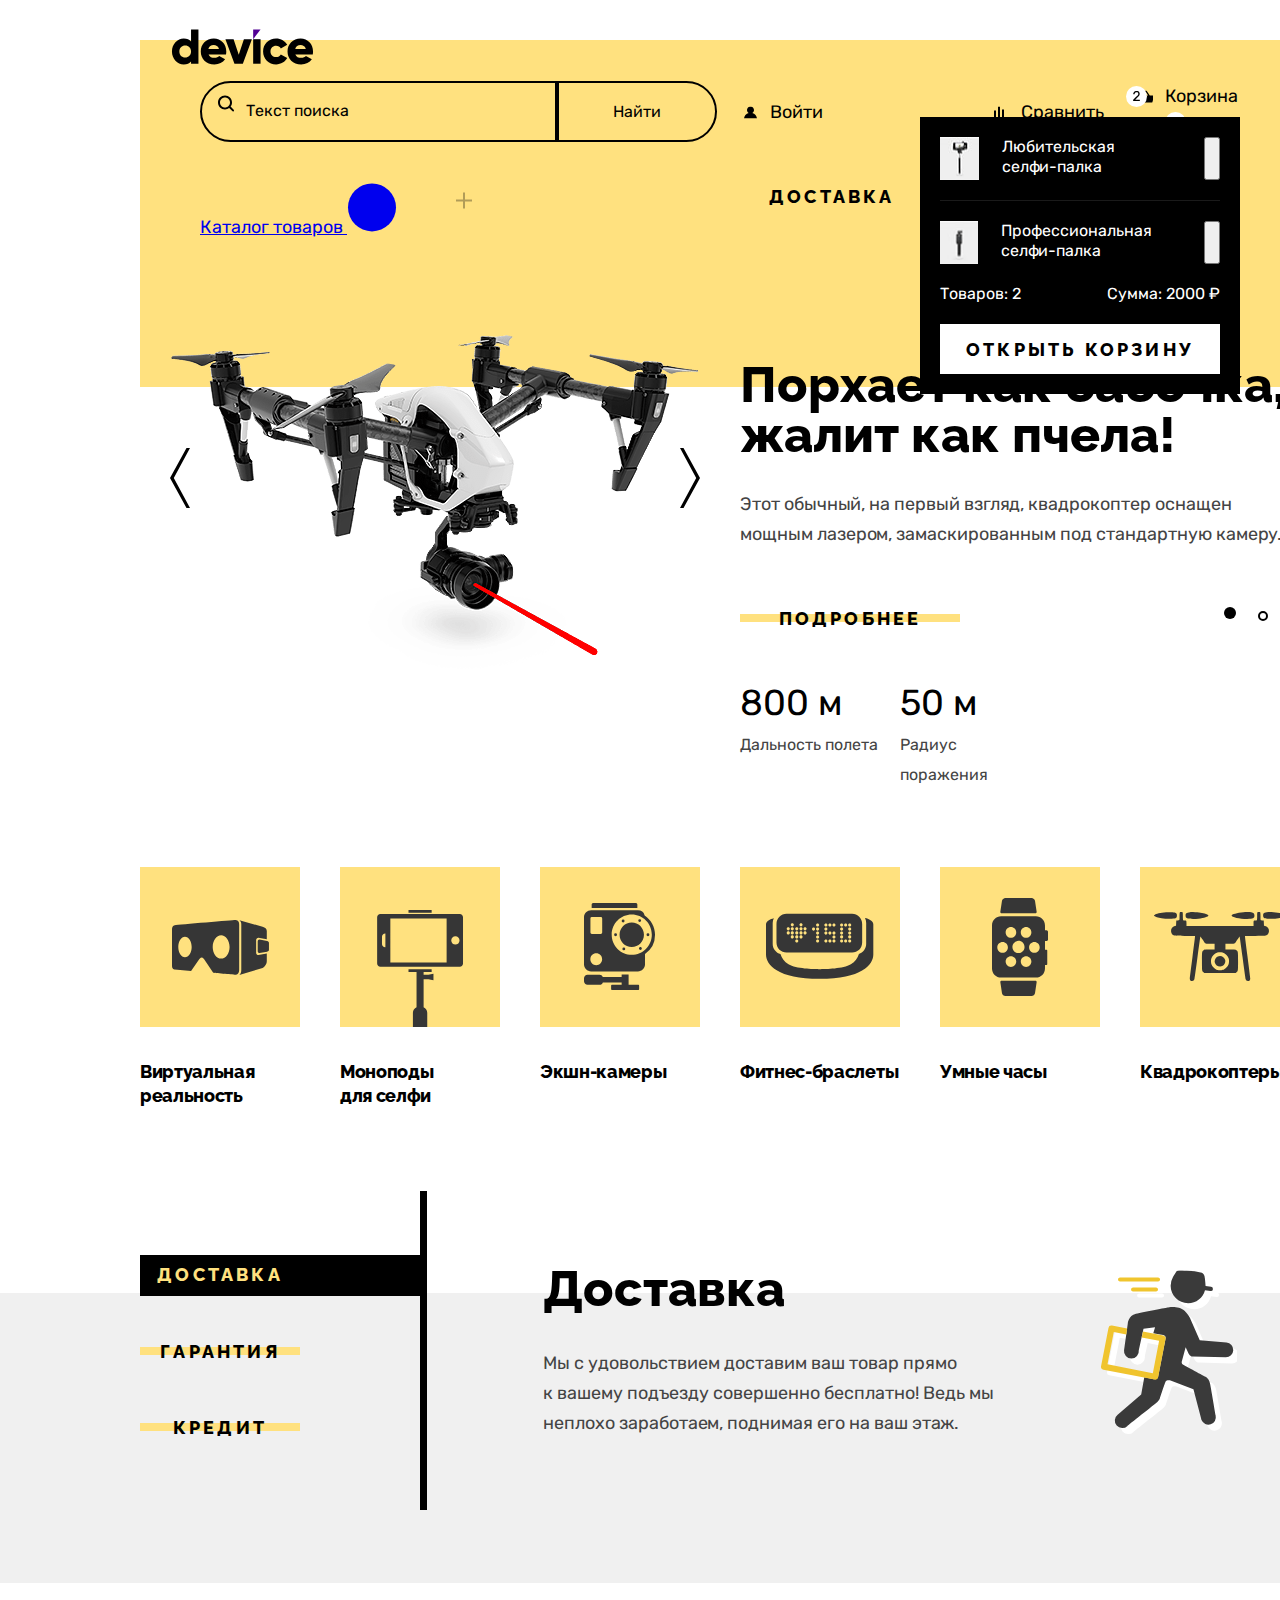
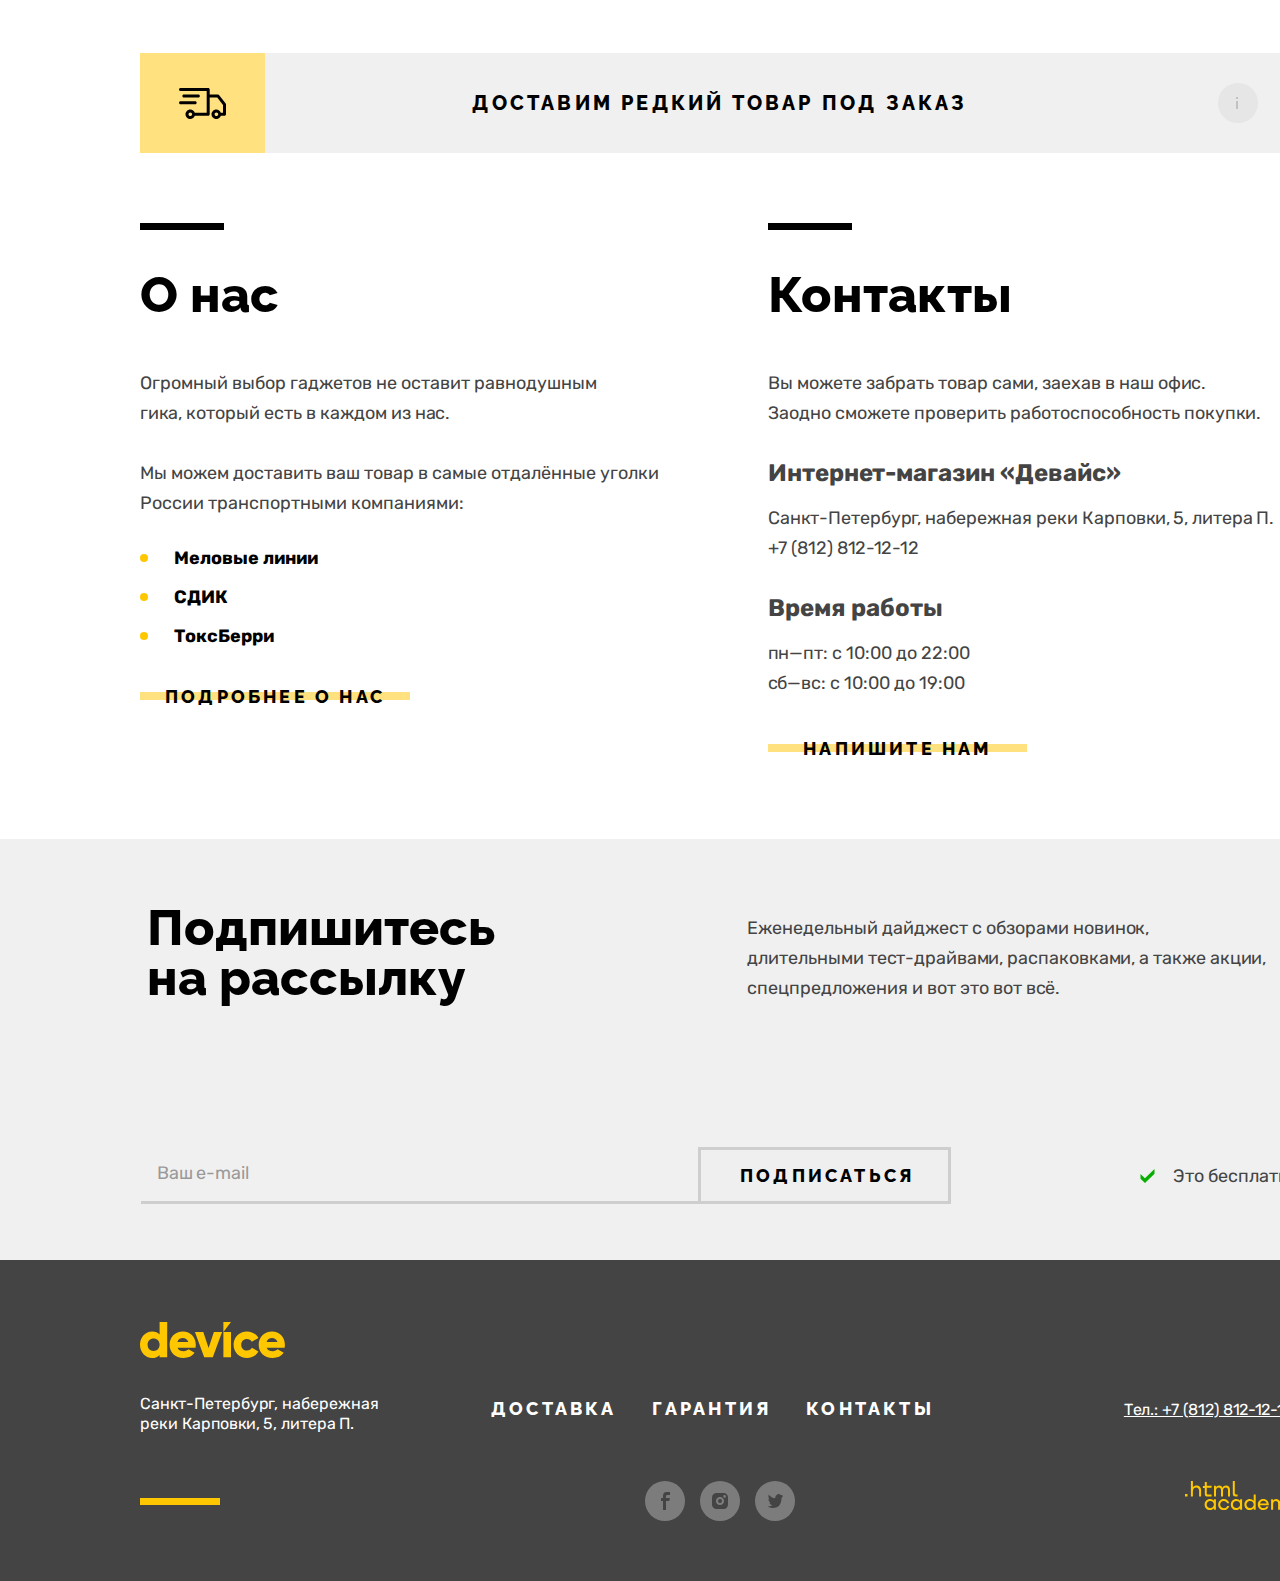
==== commit d110adff: "Update index.html" ====
--- a/index.html
+++ b/index.html
@@ -10,14 +10,14 @@
     <div class="container">
       <header class="main-header">
         <nav class="navigation navigation-main container-for-content">
-          <a class="main-logo" href="#">
+          <a class="main-logo-link" href="#">
             <img class="main-logo" src="./images/logo.svg" width="145" height="36" alt="Логотип Device.">
           </a>
           <div class="navigation-first">
             <form class="search-form" action="https://echo.htmlacademy.ru/" method="post">
               <input class="search-field" type="search" placeholder="Текст поиска">
-                <svg class="search-image" width="16" height="17" viewBox="0 0 16 17" fill="none" xmlns="http://www.w3.org/2000/svg">
-                  <path d="m15.7 14.69-3.1-3.1c.9-1.2 1.4-2.6 1.4-4.2 0-3.9-3.1-7-7-7s-7 3.1-7 7 3.1 7 7 7c1.6 0 3-.5 4.2-1.4l3.1 3.1c.2.2.4.3.7.3.6 0 1-.4 1-1 0-.2-.1-.5-.3-.7ZM2 7.39c0-2.8 2.2-5 5-5s5 2.2 5 5-2.2 5-5 5-5-2.2-5-5Z" fill="#000"/>
+                <svg class="search-image" width="16" height="17" viewBox="0 0 16 17" fill="currentColor" xmlns="http://www.w3.org/2000/svg">
+                  <path d="m15.7 14.69-3.1-3.1c.9-1.2 1.4-2.6 1.4-4.2 0-3.9-3.1-7-7-7s-7 3.1-7 7 3.1 7 7 7c1.6 0 3-.5 4.2-1.4l3.1 3.1c.2.2.4.3.7.3.6 0 1-.4 1-1 0-.2-.1-.5-.3-.7ZM2 7.39c0-2.8 2.2-5 5-5s5 2.2 5 5-2.2 5-5 5-5-2.2-5-5Z"/>
                 </svg>
               <button class="button-search" type="submit">Найти</button>
             </form>
@@ -27,47 +27,44 @@
                   <svg class="navigation-image" width="15" height="13" viewBox="0 0 15 13" fill="none" xmlns="http://www.w3.org/2000/svg"><g clip-path="url(#a)">
                     <path d="M1 12.39h13c-.2-2.6-2.1-4.8-4.7-5.5 1-.6 1.7-1.7 1.7-3 0-1.9-1.6-3.5-3.5-3.5S4 1.99 4 3.89c0 1.3.7 2.4 1.7 3-2.6.7-4.5 2.9-4.7 5.5Z" fill="#000"/></g><defs><clipPath id="a"><path fill="#fff" transform="translate(0 .39)" d="M0 0h15v12H0z"/></clipPath></defs>
                   </svg>
-                </a>
-              </li>  
-              <li class="navigation-item">
+                </a>        
+               </li>      
+               <li class="navigation-item">
                 <a class="navigation-link" href="#">Сравнить
-                  <svg class="navigation-image-compare" width="10" height="13" viewBox="0 0 10 13" fill="none" xmlns="http://www.w3.org/2000/svg"><g clip-path="url(#a)" fill="#000">
+                  <svg class="navigation-image" width="10" height="13" viewBox="0 0 10 13" fill="none" xmlns="http://www.w3.org/2000/svg"><g clip-path="url(#a)" fill="#000">
                     <path d="M6 .39H4v12h2v-12ZM2 4.39H0v8h2v-8ZM10 3.39H8v9h2v-9Z"/></g><defs><clipPath id="a">
                     <path fill="#fff" transform="translate(0 .39)" d="M0 0h10v12H0z"/></clipPath></defs>
                   </svg>
-                </a>
+                </a>                
               </li>
               <li class="navigation-item">
                 <a class="navigation-link" href="#">Корзина
-                  <svg class="navigation-image-basket" width="16" height="15" viewBox="0 0 16 15" fill="none" xmlns="http://www.w3.org/2000/svg"><g clip-path="url(#a)">
+                  <svg class="circle-for-basket"width="21" height="22" viewBox="0 0 21 22" fill="none" xmlns="http://www.w3.org/2000/svg">
+                    <circle cx="10.5" cy="11.39" r="10.5" fill="#fff"/>
+                  </svg>
+                  <svg class="navigation-image" width="16" height="15" viewBox="0 0 16 15" fill="none" xmlns="http://www.w3.org/2000/svg"><g clip-path="url(#a)">
                     <path d="m15.3 5.389-3.5.2-3.2-4.9c-.1-.2-.4-.3-.6-.3-.2 0-.5.1-.6.3l-3.2 4.9H.7c-.4 0-.7.3-.7.7v.2l1.9 6.7999c.2.7.7 1.1 1.4 1.1h9.4c.7 0 1.2-.4 1.4-1.1l1.9-6.9v-.2c0-.4-.3-.8-.7-.8ZM8 2.289l2.2 3.2H5.9l2.1-3.2Z" fill="#000"/></g><defs><clipPath id="a">
                     <path fill="#fff" transform="translate(0 .389)" d="M0 0h16v14H0z"/></clipPath></defs>
                   </svg>
-                </a>
-                <div class="popover popover-cart">
+                </a>                
+                <div class="popover popover-cart popover-open">
                   <div class="popover-content">
-                  <ul class="cart-items-list reset-list">
-                    <li class="cart-item">
-                      <div class="cart-wrapper">
-                      <img class="cart-image" src="../images/icons/small-self-stick.jpg" width="39" height="43" alt="Любительская селфи-палка.">
-                      <p class="cart-item-title">Любительская<br> селфи-палка</p>
-                      </div>
-                      <button type="button" class="cart-item-button">
-                        <svg width="10" height="11" viewBox="0 0 10 11" fill="none" xmlns="http://www.w3.org/2000/svg">
-                          <path d="m10 1.687-.91-.91L5 4.87.91.778 0 1.687l4.09 4.09L0 9.87l.91.909L5 6.687l4.09 4.09.91-.908-4.09-4.091L10 1.687Z" fill="#fff"/>
-                        </svg>
-                      </button>
-                    </li>
-                    <li class="cart-item">
-                      <img class="cart-image" src="../images/icons/small-self-stick-prof.jpg" width="39" height="43" alt="Профессиональная селфи-палка.">
-                      <p class="cart-item-title">Профессиональная селфи-палка</p>
-                      <button type="button" class="cart-item-button">
-                        <svg width="10" height="11" viewBox="0 0 10 11" fill="none" xmlns="http://www.w3.org/2000/svg">
-                          <path d="m10 1.687-.91-.91L5 4.87.91.778 0 1.687l4.09 4.09L0 9.87l.91.909L5 6.687l4.09 4.09.91-.908-4.09-4.091L10 1.687Z" fill="#fff"/>
-                        </svg>
-                      </button>
-                    </li>
-                  </ul>
+                    <ul class="cart-items-list reset-list">
+                      <li class="cart-item">
+                        <div tabindex="0" class="cart-wrapper">
+                          <img class="cart-image" src="../images/icons/small-self-stick.jpg" width="39" height="43" alt="Любительская селфи-палка.">
+                          <p class="cart-item-title">Любительская<br> селфи-палка</p>
+                        </div>
+                        <button class="cart-item-button" type="button"></button> 
+                      </li>                                
+                      <li class="cart-item">
+                        <div tabindex="0" class="cart-wrapper">
+                          <img class="cart-image" src="../images/icons/small-self-stick-prof.jpg" width="39" height="43" alt="Профессиональная селфи-палка.">
+                          <p class="cart-item-title">Профессиональная селфи-палка</p>
+                        </div>
+                        <button class="cart-item-button" type="button"></button>
+                      </li>                                                     
+                    </ul>
                   </div>
                   <div class="cart-wrapper-total">
                     <p class="cart-total">Товаров: 2</p>
@@ -81,14 +78,15 @@
           <div class="navigation-second">
             <ul class="information-list reset-list">
               <li class="information-item catalog-item">
-                <a class="information-link information-link-catalog" href="catalog.html">Каталог товаров</a>
-                <svg class="information-link-image" width="50" height="51" viewBox="0 0 50 51" fill="none" xmlns="http://www.w3.org/2000/svg">
-                  <circle opacity=".3" cx="25" cy="25.39" r="24" stroke="#000" stroke-width="2"/>
-                </svg>
+                <a class="catalog-link information-link-catalog" href="#">Каталог товаров
+                  <svg class="circle-image" width="50" height="51" viewBox="0 0 50 51" fill="currentColor" xmlns="http://www.w3.org/2000/svg">
+                    <circle cx="25" cy="25.39" r="24" stroke-width="2"/>
+                  </svg>
+                </a>
                 <ul class="subcatalog reset-list ">
                   <li class="subcatalog-list">
                     <a class="subcatalog-link" href="#">Виртуальная реальность</a>
-                    <a class="subcatalog-link" href="#">Моноподы для cелфи</a>                
+                    <a class="subcatalog-link" href="catalog.html">Моноподы для cелфи</a>                
                     <a class="subcatalog-link" href="#">Экшн-камеры</a>                
                   </li>
                   <li class="subcatalog-list">
@@ -438,7 +436,7 @@
             </p>
             <ul class="delivery-list reset-list">
               <li class="delivery-item">Меловые линии</li>
-              <li class="delivery-item">Сдик</li>
+              <li class="delivery-item">СДИК</li>
               <li class="delivery-item">ТоксБерри</li>
             </ul>
             <a class="button-information" href="#">Подробнее о нас</a> 
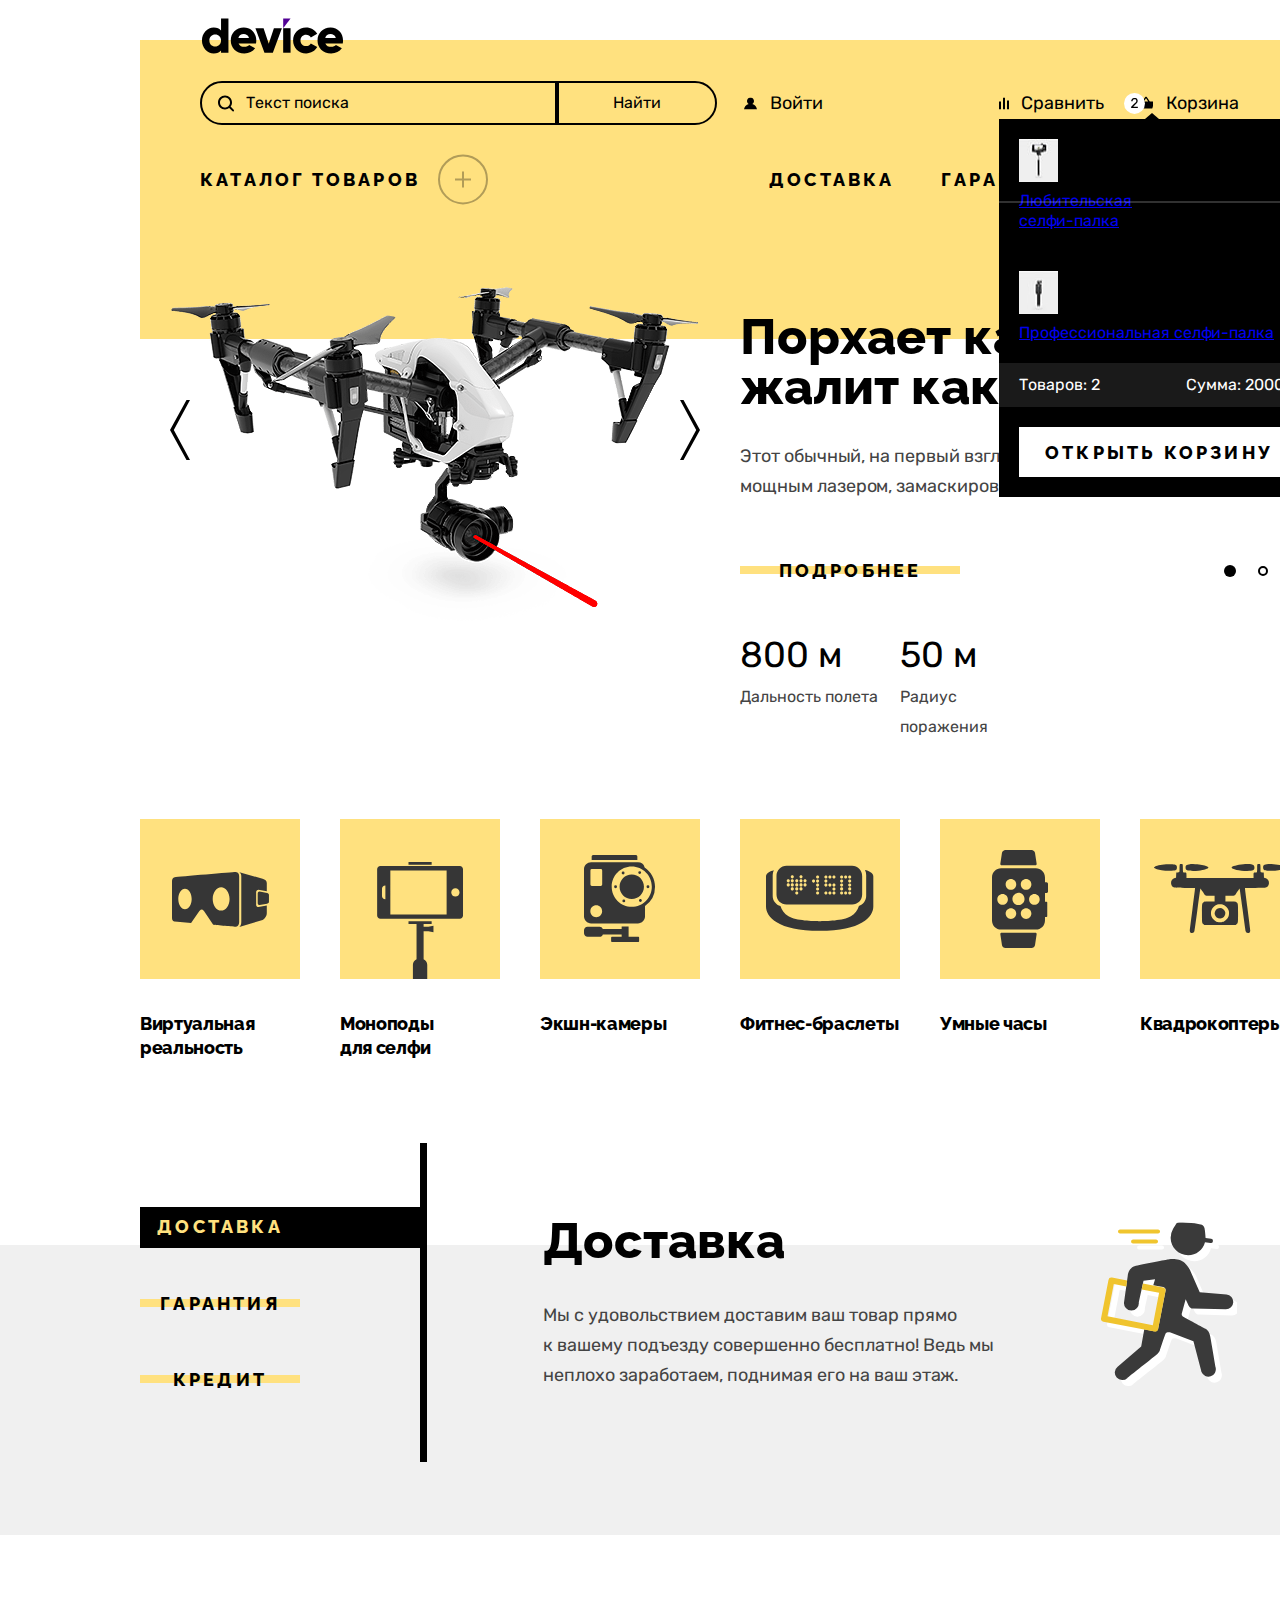
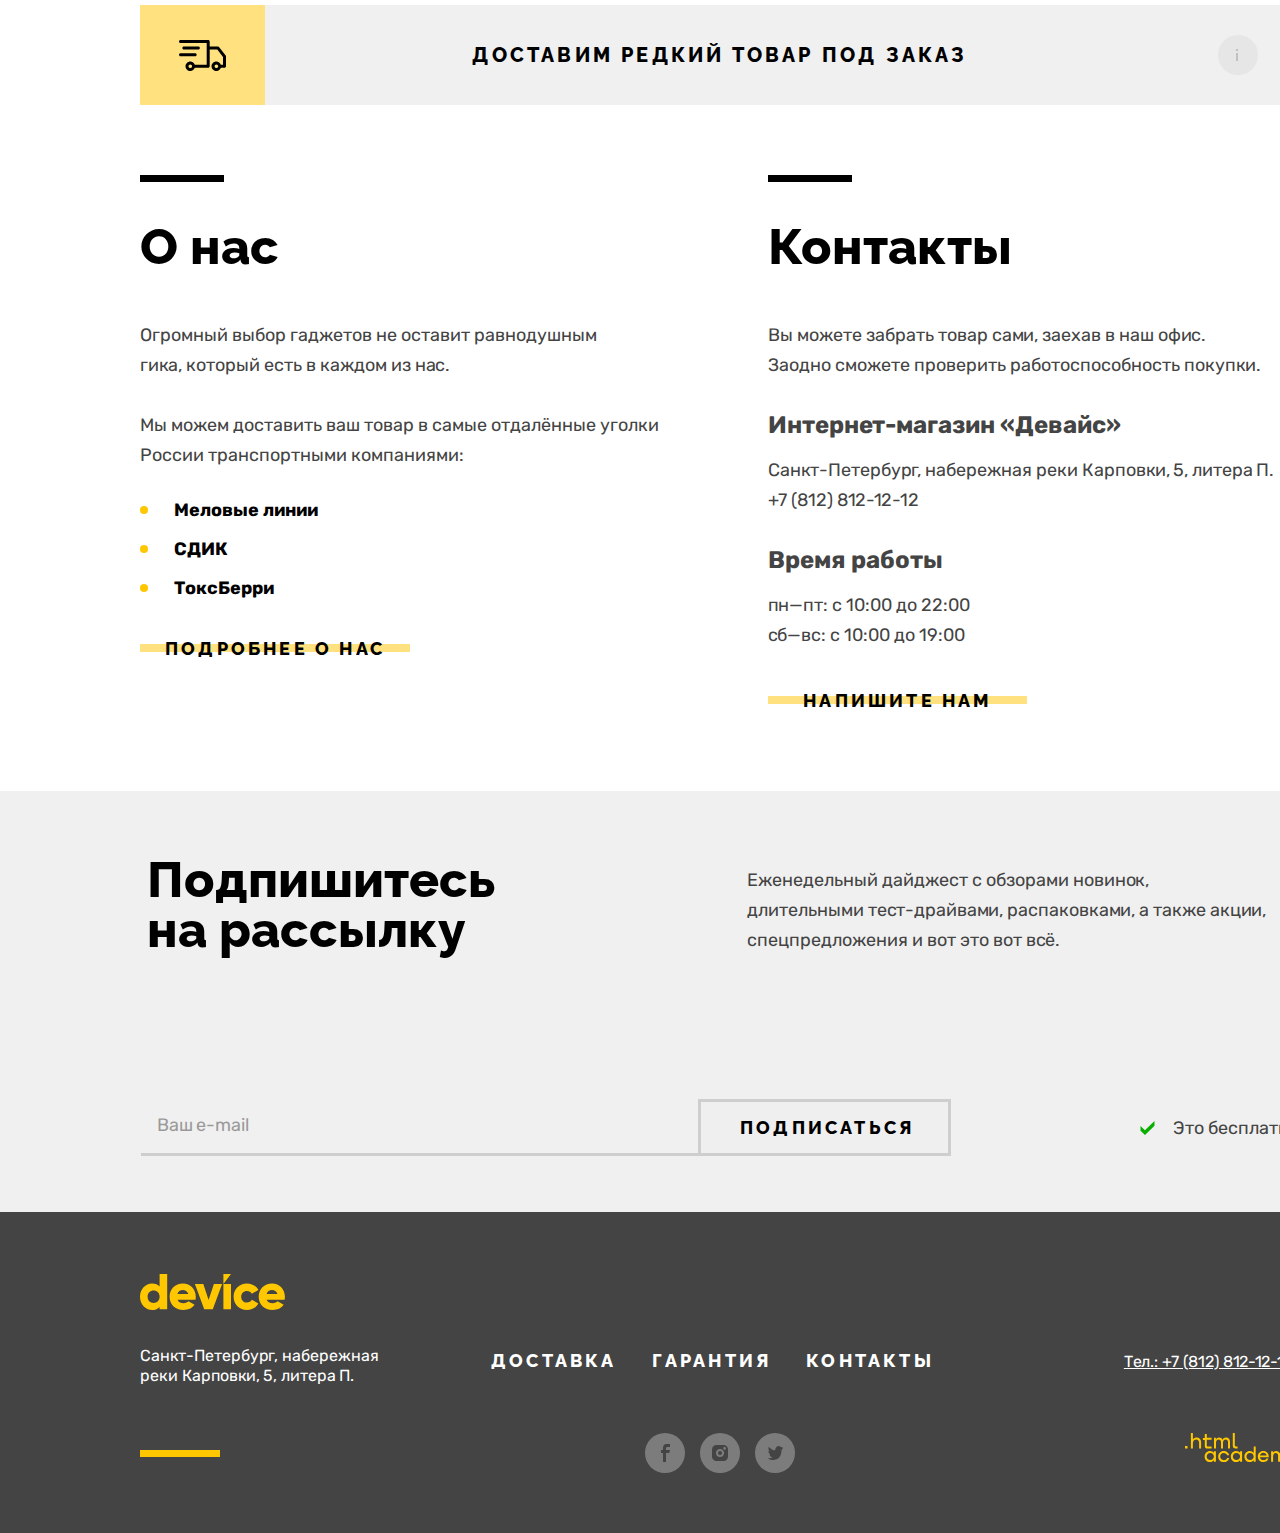
==== commit 178a39b5: "Update index.html" ====
--- a/index.html
+++ b/index.html
@@ -37,7 +37,7 @@
                   </svg>
                 </a>                
               </li>
-              <li class="navigation-item">
+              <li class="navigation-item navigation-item-basket">
                 <a class="navigation-link" href="#">Корзина
                   <svg class="circle-for-basket"width="21" height="22" viewBox="0 0 21 22" fill="none" xmlns="http://www.w3.org/2000/svg">
                     <circle cx="10.5" cy="11.39" r="10.5" fill="#fff"/>
@@ -52,16 +52,18 @@
                     <ul class="cart-items-list reset-list">
                       <li class="cart-item">
                         <div tabindex="0" class="cart-wrapper">
-                          <img class="cart-image" src="../images/icons/small-self-stick.jpg" width="39" height="43" alt="Любительская селфи-палка.">
-                          <p class="cart-item-title">Любительская<br> селфи-палка</p>
+                          <a class="cart-link" href="#">
+                            <img class="cart-image" src="../images/icons/small-self-stick.jpg" width="39" height="43" alt="Любительская селфи-палка.">
+                            <p class="cart-item-title">Любительская<br> селфи-палка</p>
+                          </a>
                         </div>
                         <button class="cart-item-button" type="button"></button> 
                       </li>                                
                       <li class="cart-item">
-                        <div tabindex="0" class="cart-wrapper">
+                        <a class="cart-link" href="#">
                           <img class="cart-image" src="../images/icons/small-self-stick-prof.jpg" width="39" height="43" alt="Профессиональная селфи-палка.">
                           <p class="cart-item-title">Профессиональная селфи-палка</p>
-                        </div>
+                        </a>
                         <button class="cart-item-button" type="button"></button>
                       </li>                                                     
                     </ul>
--- a/styles/styles.css
+++ b/styles/styles.css
@@ -93,8 +93,21 @@
 
 .main-logo {
   position: absolute;
-  left: 30px;
-  top: -11.5px;
+  left: 60px;
+  top: -22px;
+}
+
+.main-logo:hover {
+  opacity: 0.6;
+}
+
+.main-logo:active {
+  opacity: 0.3;
+}
+
+.main-logo:focus {
+  outline: 2px solid #AF4FFF;
+  outline-offset: 2px;
 }
 
 .navigation-link {
@@ -129,16 +142,28 @@
   text-transform: uppercase;
 }
 
+.catalog-link {
+  font-family: "Raleway", sans-serif;
+  font-size: 18px;
+  line-height: 21px;
+  font-weight: 800;
+  letter-spacing: 3.2px;
+  color: #000000;
+  background-color: #FFE17F;
+  text-decoration: none;
+  text-transform: uppercase;
+}
+
 .search-form {
   position: relative;
   display: flex;
   width: 517px;
   padding-left: 60px;
-  margin-right: 53px;
+  margin-right: 26px;
 }
 
 .search-form-catalog {
-  margin-right: 53.5px;
+  margin-right: 26.5px;
 }
 
 .search-field::-webkit-input-placeholder {
@@ -160,10 +185,20 @@
   box-sizing: border-box;  
 }
 
+.search-field:focus {
+  outline: 2px solid #AF4FFF;
+  outline-offset: 2px;
+}
+
+.search-field:disabled {
+  border: 2px solid rgba(0, 0, 0, 0.3);
+}
+
 .search-image {
   position: absolute;
   top: 14px;
   left: 78px;
+  fill: #000000;
   z-index: 1;
 }
 
@@ -181,120 +216,121 @@
   border-radius: 0 50px 50px 0;
 }
 
+.button-search:hover {
+  background-color: #000000;
+  color: #FFFFFF;
+}
+
+.button-search:active {
+  background-color: #000000;
+  color: rgba(255, 255, 255, 0.3);
+}
+
+.button-search:focus {
+  outline: 2px solid #AF4FFF;
+  outline-offset: 2px;
+}
+
+.button-search:disabled {
+  border: 2px solid rgba(0, 0, 0, 0.3);
+  color: rgba(0, 0, 0, 0.3);
+}
+
 .navigation-first {
   display: flex;
   margin: 0;
   padding-top: 41px;
-  margin-bottom: 40px;
+  margin-bottom: 29px;
 }
 
 .navigation-list {
   display: flex;
-  width: 470px;
+  width: 497px;
   align-items: center;
-  margin: 0 auto;
+  margin: 0;
   padding: 0 60px 0 0;
 }
 
 .navigation-item:first-child {
-  margin-right: 198px;
-}
-
-.navigation-item:first-child,
+  margin-right: 176px;
+}
+
+.navigation-item:nth-child(2) {
+  margin-right: 20px;
+}
 .navigation-catalog:first-child {
-  position: relative;
+  margin-right: 28px;
+}
+
+.navigation-catalog:nth-child(2) {
+  margin-right: 26.5px;
+}
+
+.navigation-catalog:nth-child(3) {
+  margin-right: 18px;
+}
+
+.navigation-link {
+  display: flex;
+  align-items: center;
+  justify-content: center;
+}
+
+.navigation-user-image {
+  margin-right: 13px;
 }
 
 .navigation-image {
-  position: absolute;
-  top: 9px;
-  bottom: 9px;
-  left: -27px;
-}
-
-.navigation-item:nth-child(2) {
-  margin-right: 61px;
-}
-
-.navigation-item:nth-child(2),
-.navigation-catalog:nth-child(3) {
-  position: relative;
-}
-
-.navigation-image-compare {
-  position: absolute;
-  top: 9px;
-  bottom: 9px;
-  left: -22px;
-}
-
-.navigation-item:nth-child(3) {
-  position: relative;
-}
-
-.navigation-catalog:nth-child(4) {
-  position: relative;
-}
-
-.navigation-image-basket {
-  position: absolute;
-  top: 6px;
-  bottom: 4.5px;
-  left: -26px;
-}
-
-.navigation-item:nth-child(3)::before, 
-.navigation-catalog:nth-child(4)::before {
-  position: absolute;
-  content: " ";
-  width: 21px;
-  height: 21px;
-  top: 4.5px;
-  right: 93px;
-  border-radius: 50%;
-  background-color: #FFFFFF;
+  order: -1;
+  margin-right: 12px;
+}
+
+.circle-for-basket {
   z-index: 1;
+  margin-right: -7px;
+  order: -2;
+}
+
+.navigation-link {
+  padding: 5px 0;
+}
+
+.navigation-user-catalog {
+  display: flex;
+  align-items: center;
+}
+
+.navigation-link:hover {
+  opacity: 0.6;
+}
+
+.navigation-link:active {
+  opacity: 0.3;
+}
+
+.navigation-link:focus {
+  outline: 2px solid #AF4FFF;
+  outline-offset: 2px;
+}
+
+.navigation-item,
+.navigation-catalog {
+  position: relative;
 }
 
 .navigation-item:nth-child(3)::after, 
 .navigation-catalog:nth-child(4)::after {
   position: absolute;
   content: url("../images/icons/two.svg");
-  top: -1px;
-  right: 100px;
+  top: 4px;
+  right: 101px;
   z-index: 1;
 }
 
-.navigation-catalog:first-child {
-  margin-right: 28px;
-}
-
-.navigation-catalog:nth-child(2) {
-  margin-right: 48.5px;
-}
-
-.navigation-catalog:nth-child(3) {
-  margin-right: 61px;
-}
-
-.navigation-item:hover {
-  opacity: 0.6;
-  cursor: pointer;
-}
-
-.navigation-item:active {
-  opacity: 0.3;
-  cursor: pointer;
-}
-
-.navigation-item {
-  position: relative;
-}
-
 .popover {
   position: absolute;
   top: 36px;
-  right: 0;
+  right: -80px;
   z-index: 4;
   box-sizing: border-box;
   width: 320px;
@@ -303,31 +339,68 @@
   background-color: #000000;
   color: #FFFFFF;
   min-height: 100px;
+  display: none;
+}
+
+.popover-open {
+  display: block;
+}
+
+.popover::before {
+  content: url("../images/icons/delta.svg");
+  position: absolute;
+  top: -21px;
+  right: 50%;
 }
 
 .popover-content {
   display: flex;
+  width: 100%;
+}
+
+.cart-items-list {
+  position: relative;
+  padding: 0;
+}
+
+.cart-items-list::before {
+  position: absolute;
+  content: " ";
+  width: 320px;
+  border: 1px solid rgba(255, 255, 255, 0.1);
+  background-color: rgba(255, 255, 255, 0.1);
+  left: -20px;
+  top: 62px;
+}
+
+.cart-item {
+  display: flex;
   width: 280px;
+  justify-content: space-between;
   margin-bottom: 20px;
-}
-
-.cart-items-list {
-  padding: 0;
-}
-
-.cart-item {
-  display: flex;
-  justify-content: space-between;
-}
-
-.cart-item + .cart-item {
-  margin-top: 20px;
   padding-top: 20px;
-  border-top: 1px solid rgba(255, 255, 255, 0.1);
+}
+
+.cart-item:first-child {
+  padding-top: 0;
 }
 
 .cart-wrapper {
   display: flex;
+  width: 242px;
+}
+
+.cart-wrapper:hover {
+  opacity: 0.6;
+}
+
+.cart-wrapper:active {
+  opacity: 0.3;
+}
+
+.cart-wrapper:focus {
+  outline: 2px solid #AF4FFF;
+  outline-offset: 2px;
 }
 
 .cart-image {
@@ -341,12 +414,40 @@
   margin: 0;
 }
 
+.cart-item-button {
+  display: flex;
+  width: 10px;
+  height: 11px;
+  border: none;
+  background-color: transparent;
+  cursor: pointer;
+  background-image: url("../images/icons/small-close.svg");
+  background-position: center;
+  background-repeat: no-repeat;
+}
+
+.cart-item-button:hover {
+  opacity: 0.6;
+}
+
+.cart-item-button:active {
+  opacity: 0.3;
+}
+
+.cart-item-button:focus {
+  outline: 2px solid #AF4FFF;
+  outline-offset: 2px;
+}
+
 .cart-wrapper-total {
   display: flex;
-  
+  width: 320px;
   justify-content: space-between;
-  
   margin-bottom: 20px;
+  background-color: #1A1A1A;
+  margin-left: -20px;
+  padding: 12px 20px;
+  box-sizing: border-box;
 }
 
 .cart-total {
@@ -367,9 +468,30 @@
   color: #000000;
   background-color: #FFFFFF;
   width: 280px;
-  padding: 14.5px 25px;
+  padding: 15px 25px 14px;
   border: 0;
-}
+  cursor: pointer;
+}
+
+.cart-button:hover {
+  background-color: #FFE17F;
+}
+
+.cart-button:active {
+  background-color: #FFE17F;
+  color:rgba(0, 0, 0, 0.3)
+}
+
+.cart-button:focus {
+  outline: 2px solid #AF4FFF;
+  outline-offset: 2px;
+}
+
+.cart-button:disabled {
+  background-color: #FFFFFF;
+  color:rgba(0, 0, 0, 0.3)
+}
+
 .navigation-second {
   display: flex;
   width: 1160px;
@@ -380,29 +502,65 @@
   position: relative;
   display: flex;
   width: 530px;
-  padding: 0 0 145px 60px;
+  padding: 0 0 134px 60px;
   margin: 0;
 }
 
 .information-group {
   display: grid;
-  grid-template-columns: repeat(3, auto);
+  grid-template-columns: repeat(3, 127px);
   column-gap: 45px;
   width: 471px;
-  padding: 0 60px 145px 0;
+  padding: 0 60px 134px 0;
   margin: 0 0 0 auto;
-}
-
-.information-list-catalog, 
-.information-group-catalog {
-  padding-bottom: 38px;
-}
-
-.information-link-image {
-  position: absolute; 
-  top: -11px;
-  right: 241px;
+  align-items: center;
+}
+
+.information-link {
+  padding: 15px 0;
+}
+
+.information-link:hover {
+  opacity: 0.6;
+}
+
+.information-link:active {
+  opacity: 0.3;
+} 
+
+.information-link:focus {
+  outline: 2px solid #AF4FFF;
+  outline-offset: 2px;
+} 
+
+.catalog-link {
+  display: flex;
+  width: 288px;
+  justify-content: space-between;
+  align-items: center;
+}
+
+.circle-image {
+  fill: none;
+  stroke: #000000;
+  opacity: 0.3;
   z-index: 3;
+}
+
+.catalog-item:hover .circle-image {
+  opacity: 1;
+}
+
+.catalog-item:active .circle-image {
+  opacity: 1;
+}
+
+.information-item-catalog:hover .circle-image-catalog {
+  opacity: 1;
+}
+
+.information-item-catalog:active .circle-image-catalog {
+  opacity: 1;
 }
 
 .information-link-catalog::before {
@@ -410,8 +568,8 @@
   content: url("../images/icons/plus.svg");
   width: 48px;
   height: 48px;
-  top: 6px;
-  left: 316px;
+  top: 17px;
+  left: 315px;
   opacity: 0.3;
   display: block;
 }
@@ -421,19 +579,36 @@
   content: url("../images/icons/minus.svg");
   width: 48px;
   height: 48px;
-  top: 6px;
-  left: 316px;
+  top: 17px;
+  left: 315px;
   opacity: 0.3;
   display: none;
 }
 
-.catalog-item:focus-within .information-link-catalog::after {
+.catalog-item:hover .information-link-catalog::after {
   display: block;
-}
-
-.catalog-item:focus-within .information-link-catalog::before {
+  opacity: 1;
+}
+
+.catalog-item:active .information-link-catalog::after {
+  display: block;
+  opacity: 1;
+}
+
+.catalog-item:hover .information-link-catalog::before {
   display: none;
-}
+  opacity: 1;
+}
+
+.information-item-catalog:active .information-link-catalog::before {
+  opacity: 1;
+}
+
+.information-item-catalog:hover .information-link-catalog::before {
+  opacity: 1;
+}
+
+/* ------subcatalog------ */
 
 .subcatalog-link {
   font-family: "Rubik", sans-serif;
@@ -450,7 +625,7 @@
   width: 1040px;
   background-color: #FFE17F;
   padding: 33px 60px 39px;
-  top: 20px;
+  top: 31px;
   left: 0;
   z-index: 2;
 }
@@ -459,6 +634,11 @@
   z-index: 3;
 }
 
+.catalog-link:focus {
+  outline: 2px solid #AF4FFF;
+  outline-offset: 2px;
+}
+
 .subcatalog-list {
   display: flex;
   flex-direction: column;
@@ -473,12 +653,30 @@
   margin-bottom: 18px;
 }
 
-.catalog-item:focus-within .subcatalog {
+.catalog-item:hover .subcatalog {
+  display: flex;
+}
+
+.catalog-item:active .subcatalog {
   display: flex;
 }
 
 .subcatalog {
+  z-index: -1;
   display: none;
+}
+
+.subcatalog-link:hover {
+  opacity: 0.6;
+}
+
+.subcatalog-link:active {
+  opacity: 0.3;
+}
+
+.subcatalog-link:focus {
+  outline: 2px solid #AF4FFF;
+  outline-offset: 2px;
 }
 
 .description-promo,
@@ -658,6 +856,12 @@
   padding: 0;
 }
 
+.property-pagination-item {
+  display: flex;
+  margin: 10px 0;
+  align-items: center;
+}
+
 .property-pagination-button {
   width: 10px;
   height: 10px;
@@ -668,6 +872,14 @@
   cursor: pointer;
 }
 
+.property-pagination-button:hover {
+  opacity: 0.6;
+}
+
+.property-pagination-button:active {
+  opacity: 0.3;
+}
+
 .property-pagination-button-current {
   width: 12px;
   height: 12px;
@@ -678,6 +890,19 @@
   cursor: pointer;
 }
 
+.property-pagination-button-current:hover {
+  opacity: 0.6;
+}
+
+.property-pagination-button-current:active {
+  opacity: 0.3;
+}
+
+.property-pagination-item:focus-within {
+  outline: 2px solid #AF4FFF;
+  outline-offset: 2px;
+}
+
 .property-current {
   display: grid;
   grid-template-columns: 140px 147px;
@@ -776,6 +1001,29 @@
   top: 16px;
   background-color: #FFE17F;
   z-index: -1;
+}
+
+.servises-link:hover::after {
+  height: 40px;
+  left: 0;
+  top: 0;
+  background-color: #FFE17F;
+}
+
+.servises-link:active::after {
+  height: 40px;
+  left: 0;
+  top: 0;
+  background-color: #FFCC33;
+}
+
+.servises-link:focus {
+  outline: none;
+}
+
+.servises-link:focus-within {
+  outline: 2px solid #AF4FFF;
+  outline-offset: -1px;
 }
 
 .servises-current {
@@ -934,6 +1182,10 @@
   fill: #FFC700;
 }
 
+.button-delivery:hover .delivery-image-info {
+  opacity: 1;
+}
+
  .button-delivery:active {
   opacity: 0.3;
 }
@@ -1202,6 +1454,11 @@
   background-color: #F0F0F0;
   box-sizing: border-box;
   border-bottom: 3px solid #CECECE;
+}
+
+.field:focus {
+  background-color: #DCDCDC;
+  outline: none;
 }
 
 .newsletter-button {
@@ -1218,6 +1475,7 @@
   padding: 15px 39px;
   border: 3px solid #CECECE;
   cursor: pointer;
+  outline: none;
 }
 
 .subscribe-text {
@@ -1234,11 +1492,14 @@
  
 /* ------catolog ------ */
 
+.information-list-catalog, 
+.information-group-catalog {
+  padding-bottom: 21px;
+}
+
 .form-container {
   width: 1079px;
-  margin-left: 200px;
-  margin-right: 161px;
-  margin-bottom: 35px;
+  margin: 35px 161px 30px 200px;
 }
 
 .inner-header-title {
@@ -1247,7 +1508,7 @@
   line-height: 50px;
   font-weight: 800;
   margin: 0;
-  margin-bottom: 16px;
+  margin-bottom: 11px;
 }
 
 .breadcrumbs {
@@ -1258,7 +1519,7 @@
 
 .breadcrumbs-item {
   position: relative;
-  margin-right: 36px;
+  margin-right: 38px;
 }
 
 .breadcrumbs-item::after {
@@ -1267,7 +1528,7 @@
   width: 4px;
   height: 7px;
   top: -1px;
-  right: -18px;
+  right: -22px;
 }
 
 .breadcrumbs-item:nth-child(3)::after {
@@ -1280,6 +1541,20 @@
   font-weight: 400;
   text-decoration: none;
   color: #000000;
+  padding: 5.5px 0;
+}
+
+.breadcrumbs-link:hover {
+  opacity: 0.6;
+}
+
+.breadcrumbs-link:active {
+  opacity: 0.3;
+}
+
+.breadcrumbs-link:focus {
+  outline: 2px solid #AF4FFF;
+  outline-offset: 2px;
 }
 
 .catalog-title,
@@ -1297,10 +1572,29 @@
   text-align: center;
   display: block;
   border: 0;
-  padding: 18px 290px;
+  padding: 15px 290px;
   background-color: transparent;
   border: 3px solid #E5E5E5;
   margin-bottom: 44px;
+}
+
+.show-more-button:hover {
+  border: 3px solid #000000;
+}
+
+.show-more-button:active {
+  border: 3px solid rgba(0, 0, 0, 0.3);
+  opacity: 0.3;
+}
+
+.show-more-button:focus {
+  outline: 2px solid #AF4FFF;
+  outline-offset: 2px;
+}
+
+.show-more-button:disabled {
+  border: 3px solid rgba(0, 0, 0, 0.3);
+  opacity: 0.3;
 }
 
 .select-control {
@@ -1322,13 +1616,6 @@
   line-height: 21px;
   font-weight: 400;
   color: #444444;
-}
-
-.control-input {
-  font-family: "Rubik", sans-serif;
-  font-size: 16px;
-  line-height: 19px;
-  font-weight: 400;
 }
 
 .choice-button {
@@ -1403,6 +1690,48 @@
   opacity: 30%;
 }
 
+.pagination-current {
+  opacity: 0.6;
+}
+
+.pagination-number:hover {
+  opacity: 1;
+}
+
+.pagination-number:active {
+  opacity: 0.1;
+}
+
+.pagination-number:focus {
+  outline: none;
+}
+
+.pagination-item:focus-within {
+  outline: 2px solid #AF4FFF;
+  outline-offset: 2px;
+}
+
+.pagination-prev:hover,
+.pagination-next:hover {
+  background-color: #DCDCDC;
+}
+
+.pagination-prev:active,
+.pagination-next:active {
+  background-color: #DCDCDC;
+  opacity: 0.3;
+}
+
+.pagination-link {
+  outline: none;
+}
+
+.pagination-prev:focus-within,
+.pagination-next:focus-within {
+  outline: 2px solid #AF4FFF;
+  outline-offset: -2px;
+}
+
 .catalog {
   display: flex;
   padding: 0 140px;
@@ -1432,7 +1761,7 @@
 .range-price {
   position: relative;
   padding: 0;
-  margin-bottom: 20px;
+  margin-bottom: 28px;
 }
 
 .range-price::before{
@@ -1440,7 +1769,7 @@
   content: " ";
   width: 200px;
   border-top: 2px solid #000000;
-  top: -12px;
+  top: -14px;
 }
 
 .range-scale {
@@ -1540,7 +1869,7 @@
   content: " ";
   width: 200px;
   border-top: 2px solid #000000;
-  top: -12px;
+  top: -14px;
 }
 
 .catalog-filter-list {
@@ -1549,7 +1878,7 @@
 }
   
 .catalog-filter-item {
-  margin-bottom: 17px;
+  margin-bottom: 18px;
 }
 
 .catalog-filter-item:last-child {
@@ -1561,23 +1890,44 @@
 }
 
 .catalog-filter-final:last-child {
-  margin-bottom: 35px;
+  margin-bottom: 37px;
 }
 
 .control {
   position: relative;
+  font-family: "Rubik", sans-serif;
+  font-size: 16px;
+  line-height: 19px;
+  font-weight: 400;
   display: block;
   padding-left: 36px;
 }
 
+.control:hover {
+  opacity: 0.6;
+}
+
+.control:active {
+  opacity: 0.3;
+}
+
+.control:disabled {
+  opacity: 0.1;
+}
+
 .control-mark {
   position: absolute;
-  top: 2px;
+  top: -1px;
   left: 0;
-  width: 20px;
-  height: 20px;
+  width: 16px;
+  height: 16px;
   border: 2px solid #000000;
   border-radius: 3px;
+}
+
+.control-mark:focus {
+  outline: 2px solid #AF4FFF;
+  outline-offset: 2px;
 }
 
 .control-mark-calm {
@@ -1588,8 +1938,8 @@
 .control-input[type="checkbox"]:checked + .control-mark::before {
   position: absolute;
   content: " ";
-  top: 5px;
-  left: 5px;
+  top: 3px;
+  left: 3px;
   width: 10px;
   height: 10px;
   background-image: url("../images/icons/black-tick.svg");
@@ -1602,8 +1952,8 @@
 .control-input[type="radio"]:checked + .control-mark::before {
   position: absolute;
   content: " ";
-  top: 6px;
-  left: 6px;
+  top: 4px;
+  left: 4px;
   width: 8px;
   height: 8px;
   background-color: #000000;
@@ -1621,7 +1971,7 @@
 .result-of-search {
   margin: 0;
   padding: 25.5px 0 25.5px 40px;
-  margin-right: 197px;
+  margin-right: 195px;
 }
 
 .select-wrapper {
@@ -1635,7 +1985,7 @@
   background-color: #F0F0F0;
   background-image: url("../images/icons/arrow-down.svg");
   background-repeat: no-repeat;
-  background-position: right 11px center;
+  background-position: right 0 center;
   appearance: none;
   cursor: pointer;
 }
@@ -1667,10 +2017,24 @@
   background-image: url("../images/icons/triangle.svg");
   background-position: center;
   background-repeat: no-repeat;
+  opacity: 0.2;
 }
 
 .button-down {
   transform: rotate(180deg);
+}
+
+.sorting-button:hover {
+  opacity: 0.5;
+}
+
+.sorting-button:active {
+  opacity: 1;
+}
+
+.sorting-button:focus {
+  outline: 2px solid #AF4FFF;
+  outline-offset: 2px;
 }
 
 .catalog-list {
@@ -1693,7 +2057,17 @@
 }
 
 .catalog-image {
+  display: block;
   margin-bottom: 32px;
+}
+
+.catalog-card-link:focus {
+  outline: none;
+}
+
+.catalog-card:focus {
+  outline: 2px solid #AF4FFF;
+  outline-offset: 2px;
 }
 
 .catalog-description {
@@ -1950,7 +2324,7 @@
   width: 100%;
   height: 100%;
   background-color: rgba(240, 240, 240, 0.9);
-  z-index: 1;
+  z-index: 4;
 }
 
 .modal-container-close {
@@ -2021,6 +2395,20 @@
   line-height: 20px;
   font-weight: 400;
   color: #000000;
+}
+
+.field-for-name:hover,
+.field-for-mail:hover,
+.field-for-delivery:hover {
+  background-color: #DCDCDC;
+}
+
+.field-for-name:focus,
+.field-for-mail:focus,
+.field-for-delivery:focus {
+  outline: 2px solid #AF4FFF;
+  outline-offset: 2px;
+  opacity: 1;
 }
 
 .field-for-name,
